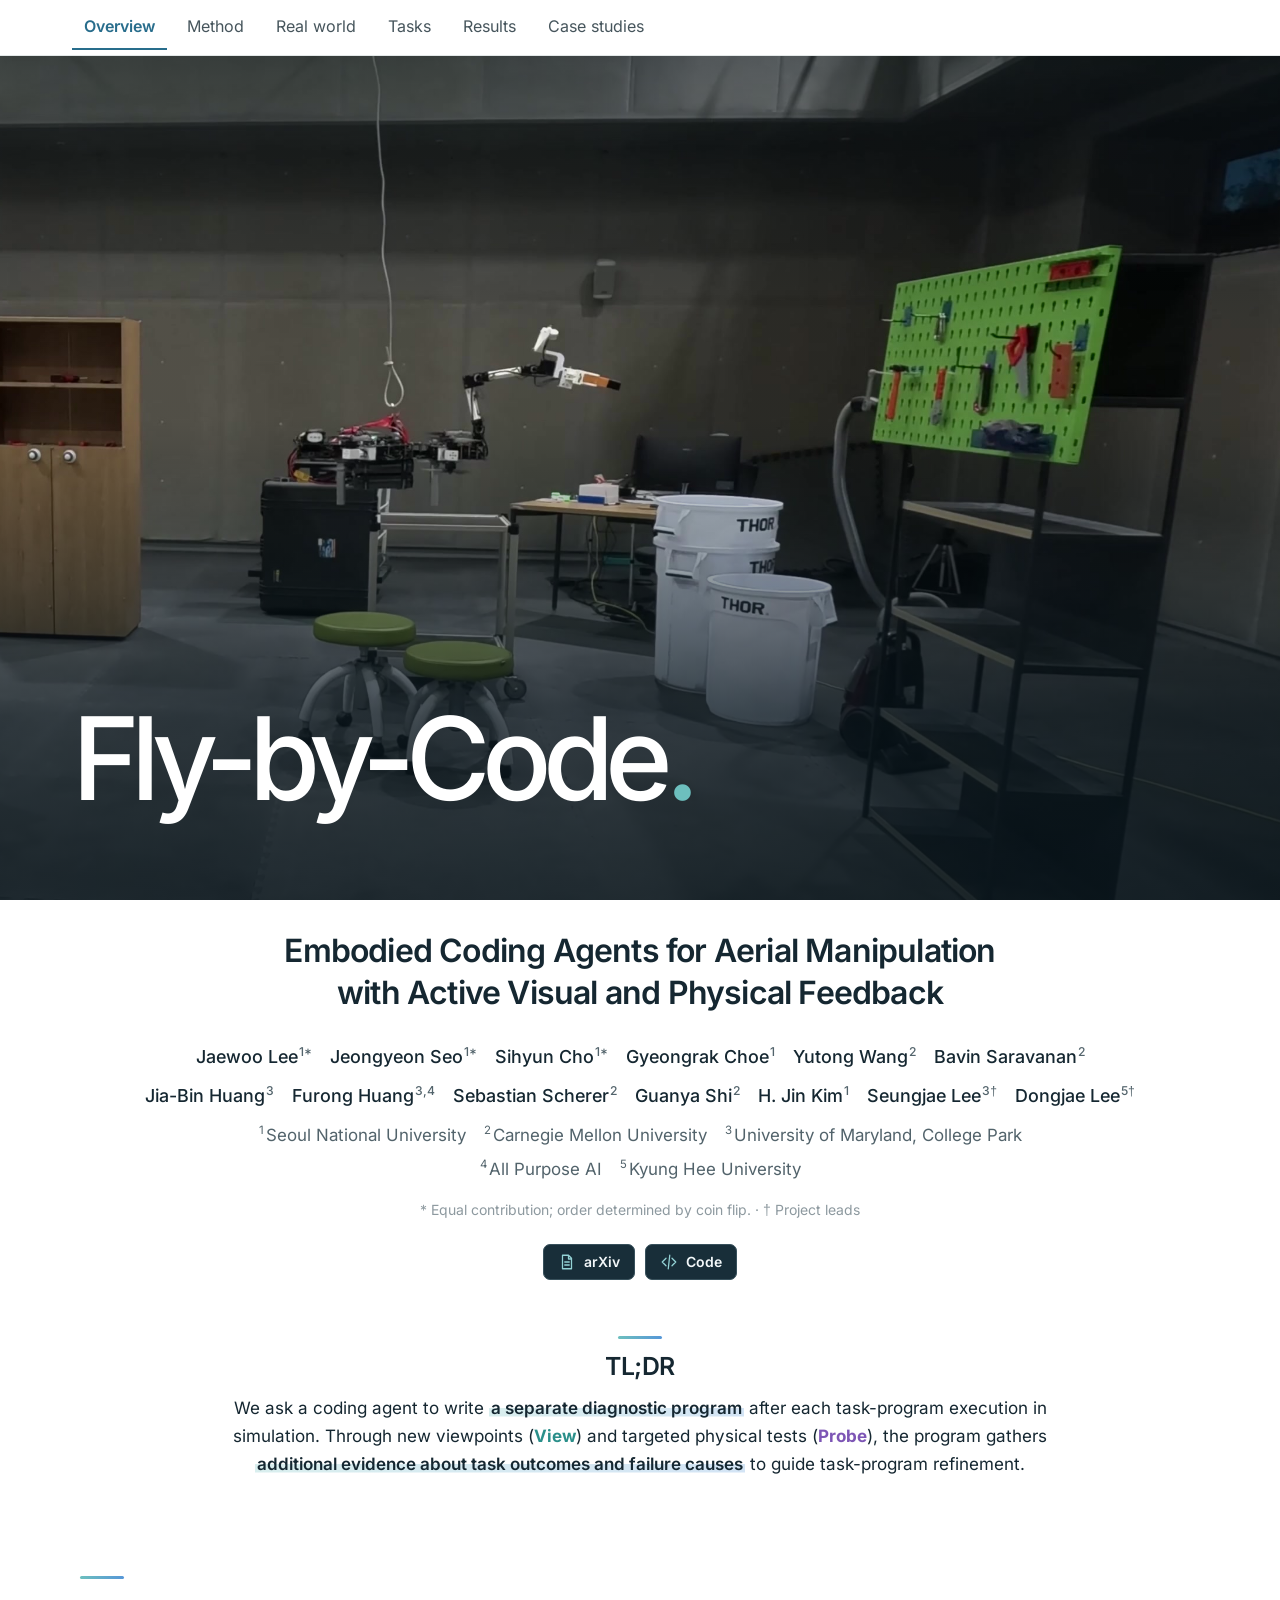
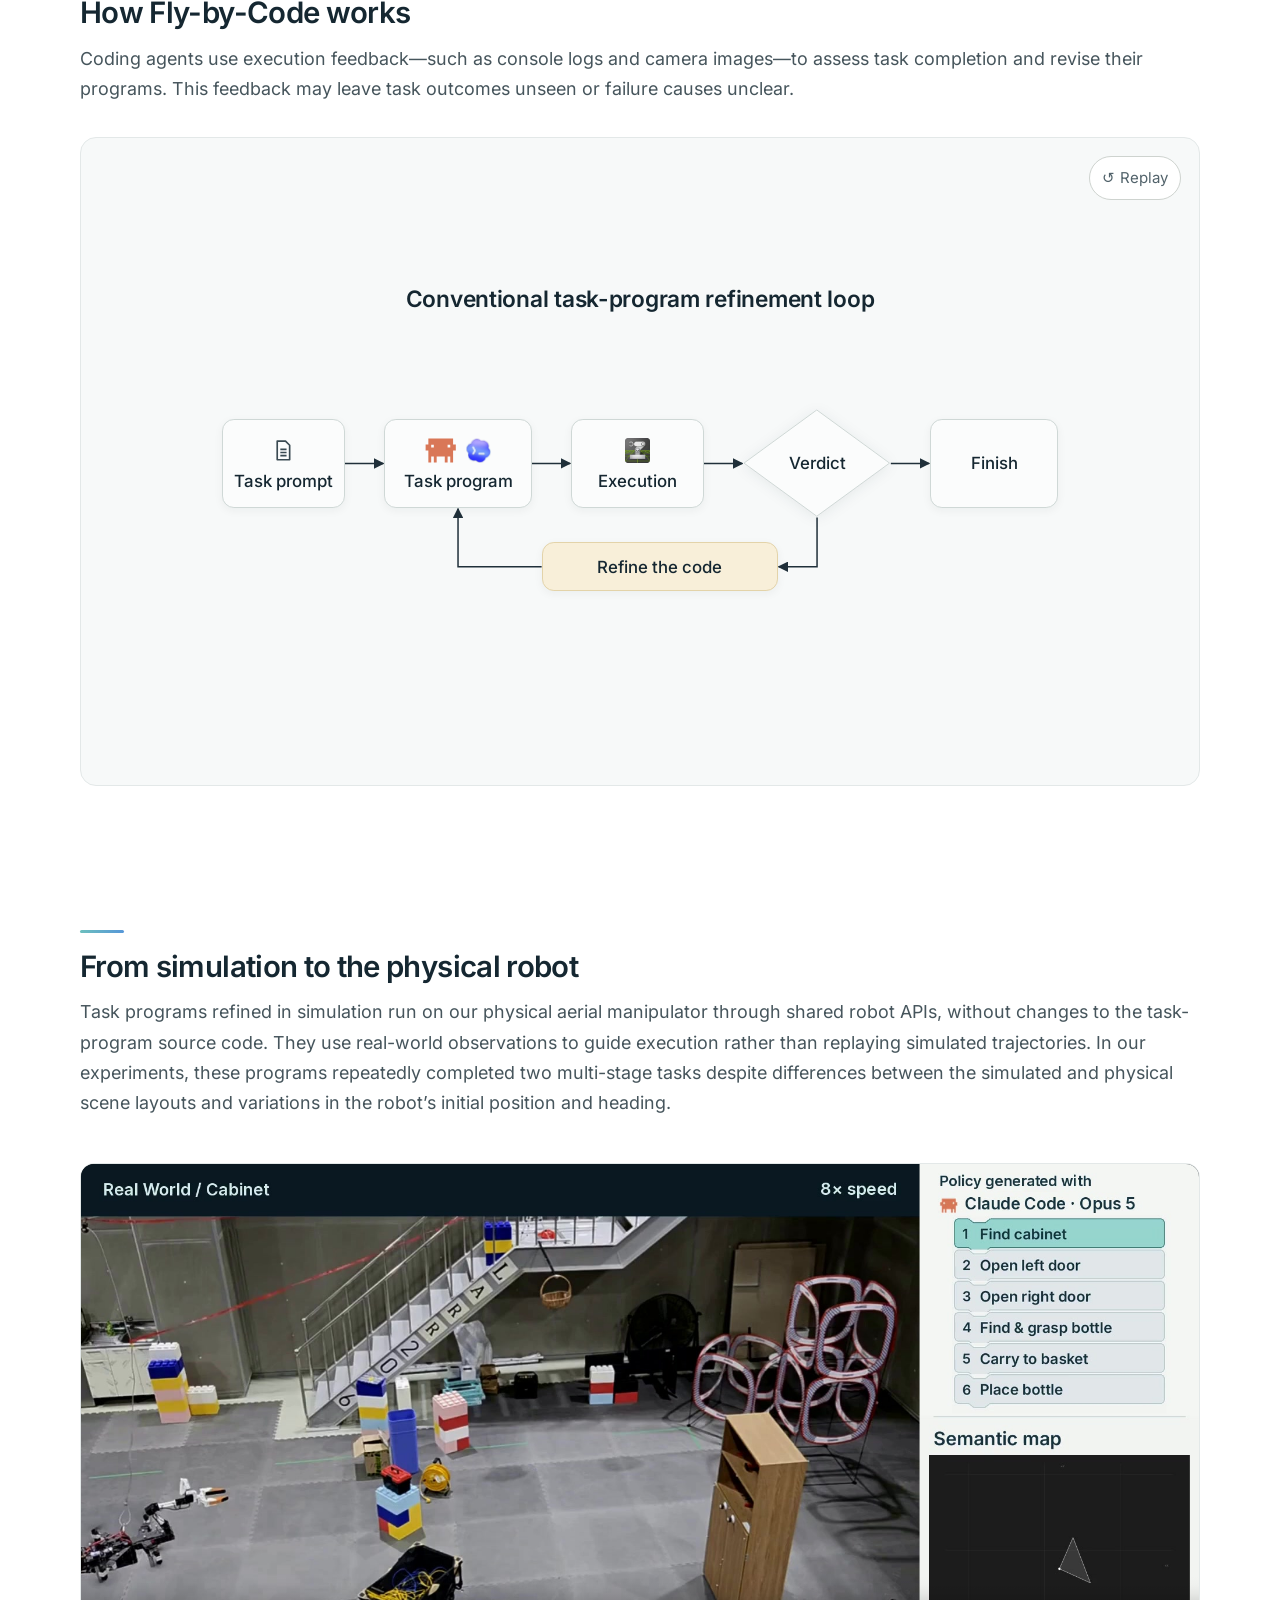
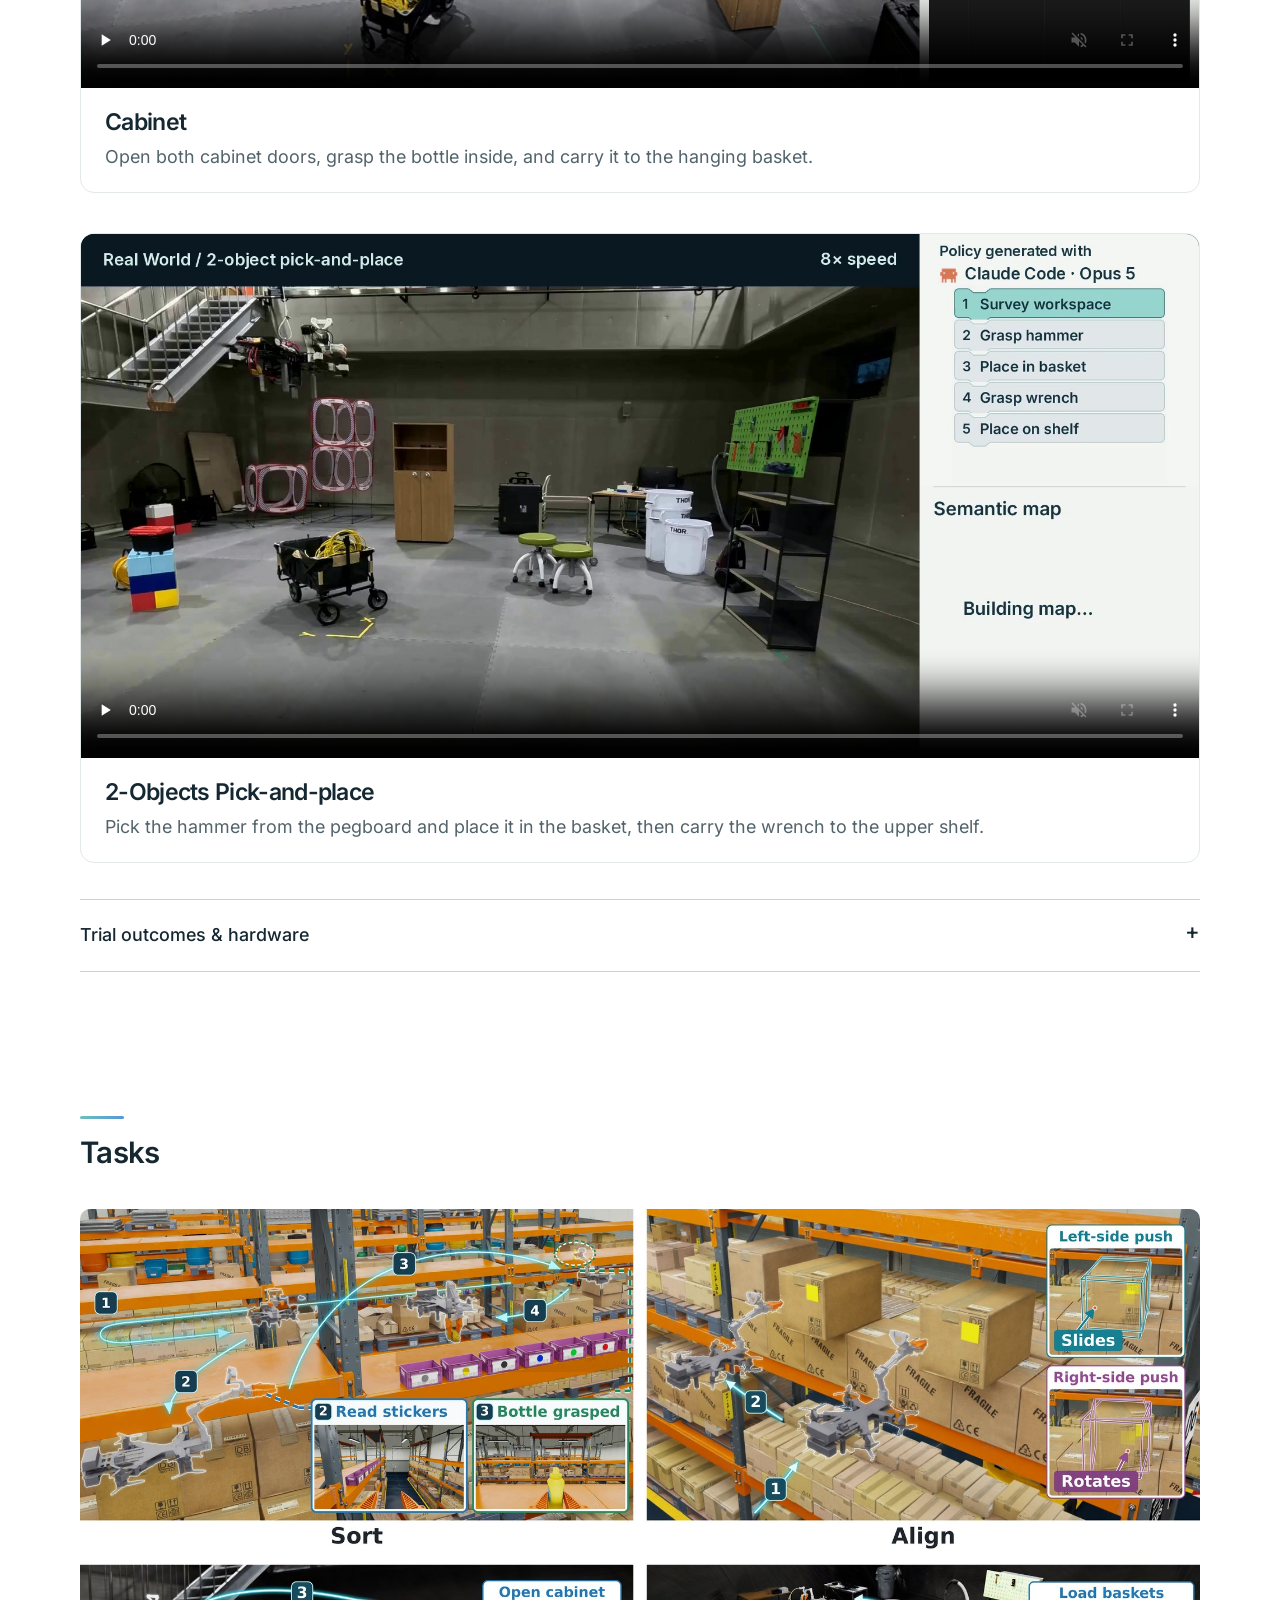
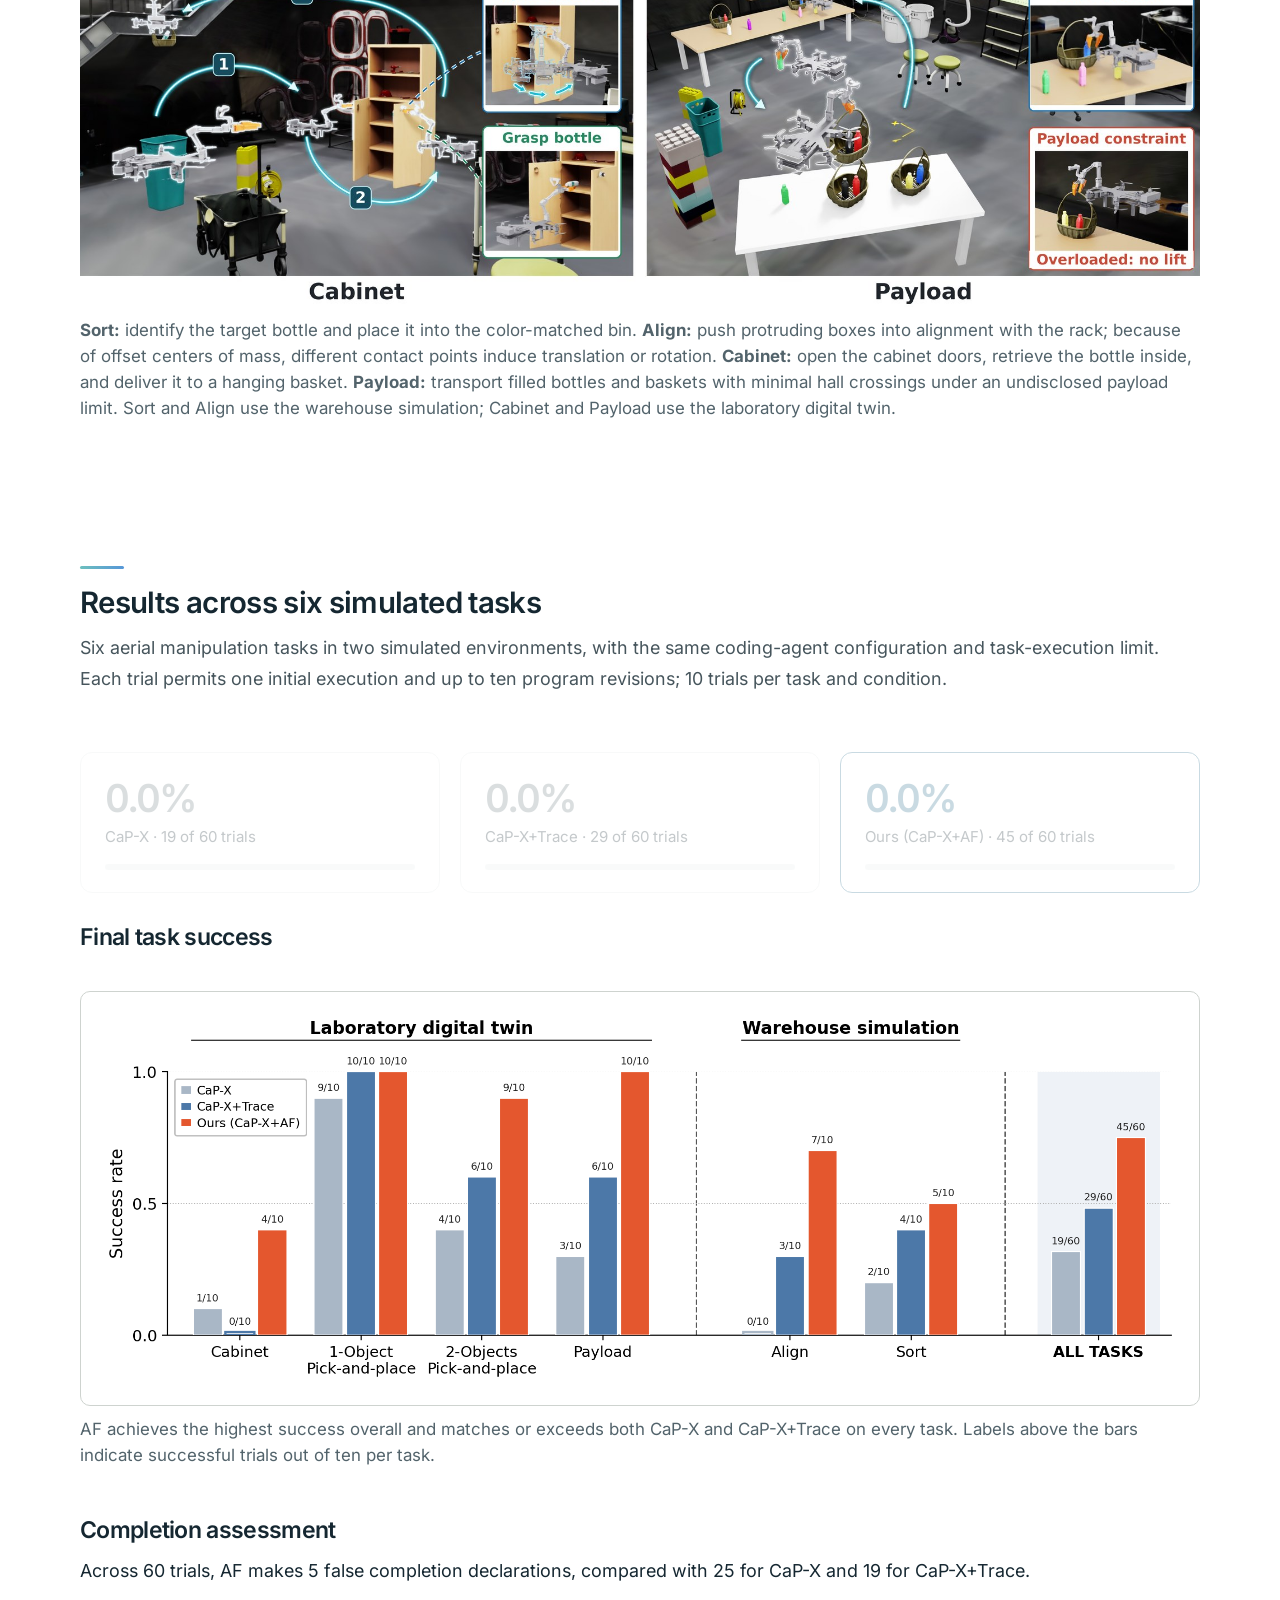
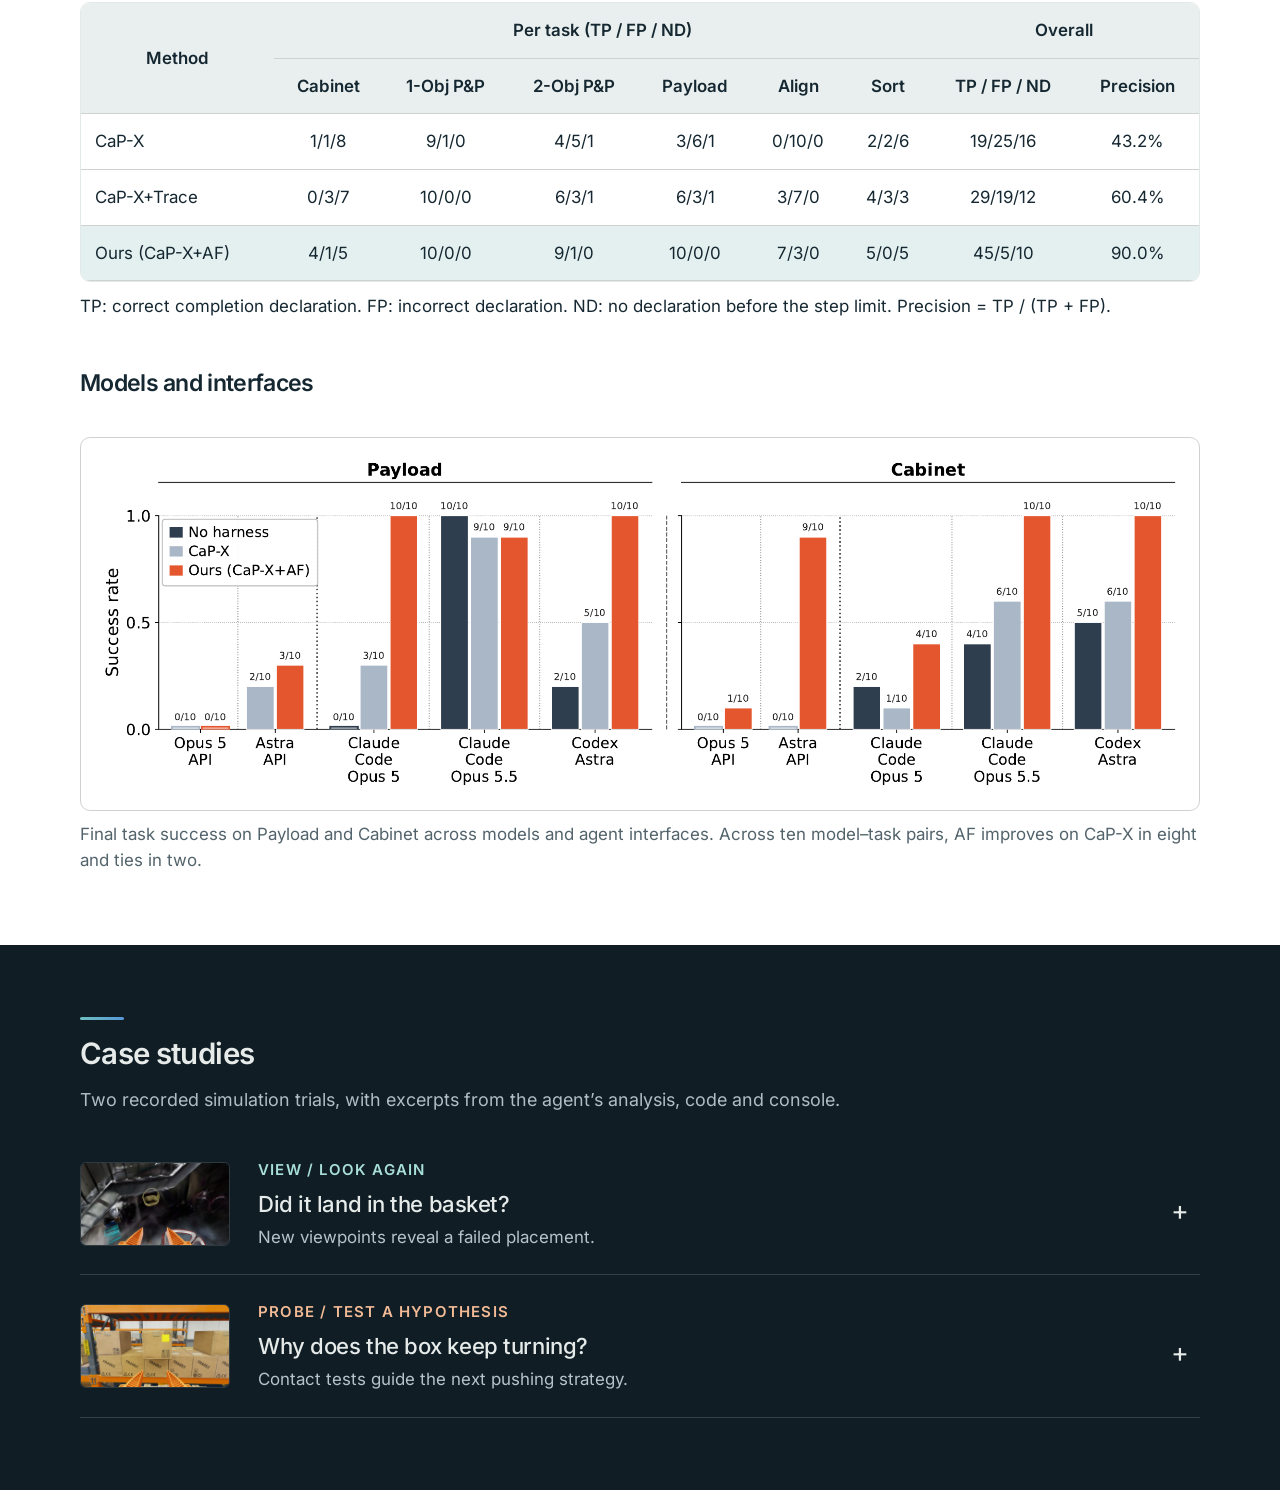
==== index.html @ 6679d7d1 "Improve semantic map readability in real-world videos" ====
<!doctype html>
<html lang="en">
<head>
  <meta charset="utf-8">
  <meta name="viewport" content="width=device-width, initial-scale=1">
  <meta name="description" content="From natural-language instructions to real-world aerial manipulation. Fly-by-Code uses executable diagnosis to help embodied coding agents inspect, test, and refine robot programs.">
  <meta name="theme-color" content="#101d25">
  <meta name="robots" content="noindex, nofollow">
  <link rel="canonical" href="https://fly-by-code.github.io/">
  <meta property="og:title" content="Fly-by-Code — From code to flight">
  <meta property="og:description" content="Embodied coding agents for aerial manipulation with active visual and physical feedback.">
  <meta property="og:type" content="website">
  <meta property="og:url" content="https://fly-by-code.github.io/">
  <meta property="og:image" content="https://fly-by-code.github.io/static/images/hero-sequence-v6.jpg">
  <title>Fly-by-Code — From code to flight</title>
  <link rel="icon" href="static/images/flight-mark.svg" type="image/svg+xml">
  <link rel="preload" href="static/fonts/inter-latin-0.woff2" as="font" type="font/woff2" crossorigin>
  <link rel="stylesheet" href="static/css/fonts.css?v=3">
  <link rel="stylesheet" href="static/css/flight.css">
  <link rel="stylesheet" href="static/css/home.css?v=20261006-footer-credit">
  <link rel="stylesheet" href="static/css/aspire.css?v=20261008-vcap3-compact-video">
  <link rel="stylesheet" href="static/css/responsive.css?v=20261008-feedback6">
  <script src="static/js/flight.js?v=20261008-feedback6" type="module"></script>
  <noscript><style>[role="tabpanel"][hidden]{display:block!important}[role="tablist"],#hero-toggle{display:none}</style></noscript>
</head>
<body class="ax-page">
  <a class="skip-link" href="#method">Skip to method</a>
  <nav class="ax-rail" aria-label="Sections">
    <a href="#top">Overview</a>
    <a href="#method">Method</a>
    <a href="#real-world">Real world</a>
    <a href="#tasks">Tasks</a>
    <a href="#results">Results</a>
    <a href="#case-studies">Case studies</a>
  </nav>
  <main>
    <section class="hero-film" id="top" aria-label="Fly-by-Code introduction">
      <video class="hero-video" id="hero-video" muted loop playsinline preload="metadata" poster="static/images/hero-sequence-v6.jpg" aria-label="Real robot: grasp the hammer and place it in the basket, open the left and right cabinet doors, then grasp and deliver the bottle to the basket. Edited excerpts at five times speed.">
        <source src="static/videos/hero-sequence-v6-1080p.mp4" type="video/mp4" media="(max-width: 1023px)">
        <source src="static/videos/hero-sequence-v6-1440p.mp4" type="video/mp4">
      </video>
      <div class="hero-shade" aria-hidden="true"></div>
      <div class="hero-copy"><h1>Fly-by-Code<span class="title-period">.</span></h1></div>
      <div class="hero-bottom"><span></span><div class="film-controls"><button class="icon-button" id="hero-toggle" type="button" aria-label="Play background video"><svg viewBox="0 0 20 20" aria-hidden="true"><path d="M6 3l11 7-11 7Z"/></svg></button></div></div>
    </section>
    <section class="ax-authors" aria-label="Authors and affiliations">
      <div class="publication-layout">
      <div class="publication-info">
      <h2 class="publication-title">Embodied Coding Agents for Aerial Manipulation with Active Visual and Physical Feedback</h2>
      <p class="ax-author-list"><span><a class="ax-author-link" href="https://jwleesnu.github.io/" target="_blank" rel="noopener">Jaewoo Lee</a><sup>1*</sup></span><span><a class="ax-author-link" href="https://jeong-yeon-seo.github.io/" target="_blank" rel="noopener">Jeongyeon Seo</a><sup>1*</sup></span><span><a class="ax-author-link" href="https://cstrinng.github.io/" target="_blank" rel="noopener">Sihyun Cho</a><sup>1*</sup></span><span><a class="ax-author-link" href="https://gyeong-rak.github.io/" target="_blank" rel="noopener">Gyeongrak Choe</a><sup>1</sup></span><span><a class="ax-author-link" href="https://ywang760.github.io/" target="_blank" rel="noopener">Yutong Wang</a><sup>2</sup></span><span>Bavin Saravanan<sup>2</sup></span><span class="ax-break" aria-hidden="true"></span><span><a class="ax-author-link" href="https://jbhuang0604.github.io/" target="_blank" rel="noopener">Jia-Bin Huang</a><sup>3</sup></span><span><a class="ax-author-link" href="https://furong-huang.com/" target="_blank" rel="noopener">Furong Huang</a><sup>3,4</sup></span><span><a class="ax-author-link" href="https://theairlab.org/" target="_blank" rel="noopener">Sebastian Scherer</a><sup>2</sup></span><span><a class="ax-author-link" href="https://www.gshi.me/" target="_blank" rel="noopener">Guanya Shi</a><sup>2</sup></span><span><a class="ax-author-link" href="https://scholar.google.co.kr/citations?user=TLQUwIMAAAAJ&amp;hl=ko&amp;oi=ao" target="_blank" rel="noopener">H. Jin Kim</a><sup>1</sup></span><span><a class="ax-author-link" href="https://sjlee.cc/" target="_blank" rel="noopener">Seungjae Lee</a><sup>3&dagger;</sup></span><span><a class="ax-author-link" href="https://dongjaelee95.github.io/" target="_blank" rel="noopener">Dongjae Lee</a><sup>5&dagger;</sup></span></p>
      <p class="ax-affil"><span><sup>1</sup>Seoul National University</span><span><sup>2</sup>Carnegie Mellon University</span><span><sup>3</sup>University of Maryland, College Park</span><span class="ax-break" aria-hidden="true"></span><span><sup>4</sup>All Purpose AI</span><span><sup>5</sup>Kyung Hee University</span></p>
        <p class="ax-author-note">* Equal contribution; order determined by coin flip. &middot; &dagger; Project leads</p>
      </div>
        <div class="publication-links" role="group" aria-label="Upcoming releases">
          <span class="publication-control">
            <button class="publication-link" type="button" aria-disabled="true" aria-describedby="arxiv-release-hint">
              <svg viewBox="0 0 24 24" fill="none" stroke="currentColor" stroke-width="1.7" stroke-linecap="round" stroke-linejoin="round" aria-hidden="true"><path d="M14 3H6v18h12V7zM14 3v5h4M9 12h6M9 16h6"/></svg>
              <b>arXiv</b>
            </button>
            <span class="publication-hint" id="arxiv-release-hint" role="tooltip" hidden>coming soon</span>
          </span>
          <span class="publication-control">
            <button class="publication-link" type="button" aria-disabled="true" aria-describedby="code-release-hint">
              <svg viewBox="0 0 24 24" fill="none" stroke="currentColor" stroke-width="1.7" stroke-linecap="round" stroke-linejoin="round" aria-hidden="true"><path d="m8 7-5 5 5 5m8-10 5 5-5 5m-3-14-2 18"/></svg>
              <b>Code</b>
            </button>
            <span class="publication-hint" id="code-release-hint" role="tooltip" hidden>coming soon</span>
          </span>
        </div>
      </div>
      <div class="ax-tldr" id="abstract">
        <h2><span>TL;DR</span></h2>
        <p>We ask a coding agent to write <strong class="ax-mark">a separate diagnostic program</strong> after each task-program execution in simulation. Through new viewpoints (<b class="ax-v">View</b>) and targeted physical tests (<b class="ax-p">Probe</b>), the program gathers <strong class="ax-mark">additional evidence about task outcomes and failure causes</strong> to guide task-program refinement.</p>
      </div>
    </section>

    <section class="ax-section" id="method" aria-labelledby="method-title"><div class="ax-wrap">
      <h2 id="method-title">How Fly-by-Code works</h2>
      <p class="ax-lead ov-intro">Coding agents use execution feedback&mdash;such as console logs and camera images&mdash;to assess task completion and revise their programs. This feedback may leave task outcomes unseen or failure causes unclear.</p>

      <div class="ov-figure ov-ours" id="ov-ours">
        <div class="ov-caprow"><p class="ov-cap"><span class="k0">Conventional task-program refinement loop</span><span class="k1"><b>Fly-by-Code (ours)</b> adds <span class="ov-cap-af">Active Feedback</span> to the loop</span></p><button type="button" class="ov-replay" aria-label="Replay the animation"><span aria-hidden="true">&#8634;</span> Replay</button></div>
        <div class="ov-explore">
          <p class="ov-clickhint" id="ov-clickhint"><svg viewBox="0 0 24 24" fill="none" stroke="currentColor" stroke-width="1.8" stroke-linecap="round" stroke-linejoin="round" aria-hidden="true"><path d="m5 3 4 16 3-6 6-3L5 3zm8 11 5 5"/></svg>Click Active Feedback, View, or Probe to learn more.</p>
        </div>
        <p class="ov-swipe" aria-hidden="true">Swipe to see the whole loop &rarr;</p>
        <div class="ov-scroll" tabindex="0" role="region" aria-label="Method diagram; scroll horizontally on small screens"><div class="ov-canvas" id="ov-canvas" style="aspect-ratio:1100/515"><svg class="ov-lines" viewBox="0 0 1100 515" aria-hidden="true"><defs><marker id="ov-head" viewBox="0 0 10 10" refX="9" refY="5" markerWidth="7" markerHeight="7" orient="auto-start-reverse"><path d="M0 0L10 5L0 10Z"/></marker></defs><g id="ov-paths"><path id="ov-p-tp" marker-end="url(#ov-head)"/><path id="ov-p-pe" marker-end="url(#ov-head)"/><path id="ov-p-ev" marker-end="url(#ov-head)"/><path id="ov-p-af" marker-end="url(#ov-head)"/><path id="ov-p-vf" marker-end="url(#ov-head)"/><path id="ov-p-vr" marker-end="url(#ov-head)"/><path id="ov-p-rp" marker-end="url(#ov-head)"/></g><g id="ov-connect"><rect class="ov-afpanel" x="-8" y="-8" width="1116" height="278" rx="16"/><path class="ov-beam" d="M440 270L830 270L740 330L530 330Z"/></g></svg><div class="ov-node ov-box" data-k="task" style="left:0.000%;top:64.078%;width:11.364%;height:17.476%"><span class="ov-ic"><svg class="ov-i ov-doc" viewBox="0 0 24 24" aria-hidden="true"><path d="M6 3h8l4 4v14H6z"/><path d="M9 11h6M9 14h6M9 17h6"/></svg></span><span>Task prompt</span></div><div class="ov-node ov-box" data-k="policy" style="left:15.000%;top:64.078%;width:13.636%;height:17.476%"><span class="ov-ic"><img class="ov-i" src="static/images/claude-code-clawd.svg" alt="Claude Code" width="47" height="38"><img class="ov-i" src="static/images/overview/film_codex.png" alt="Codex" width="102" height="102"></span><span>Task program</span></div><div class="ov-node ov-box" data-k="exec" style="left:32.273%;top:64.078%;width:12.273%;height:17.476%"><span class="ov-ic"><img class="ov-i ov-i-sq" src="static/images/overview/film_isaac.png" alt="Isaac Sim" width="122" height="122"></span><span>Execution</span></div><button class="ov-node ov-box ov-af ov-hot" data-k="af" style="left:48.182%;top:64.078%;width:19.091%;height:17.476%" type="button" data-ov="af" aria-controls="ov-detail" aria-expanded="false"><span class="ov-ic"><img class="ov-i" src="static/images/claude-code-clawd.svg" alt="Claude Code" width="47" height="38"><img class="ov-i" src="static/images/overview/film_codex.png" alt="Codex" width="102" height="102"></span><span>Active Feedback</span></button><div class="ov-node ov-verdict" data-k="verdict" style="left:70.909%;top:62.136%;width:13.636%;height:21.359%"><svg class="ov-dia" viewBox="0 0 150 110" preserveAspectRatio="none" aria-hidden="true"><polygon points="75,1 149,55 75,109 1,55"/></svg><span>Verdict</span></div><div class="ov-node ov-box ov-finish" data-k="finish" style="left:88.182%;top:64.078%;width:11.818%;height:17.476%"><span>Finish</span></div><div class="ov-node ov-box ov-refine" data-k="refine" style="left:46.818%;top:88.350%;width:21.818%;height:9.709%"><span>Refine the code</span></div><button class="ov-node ov-diag ov-hot" data-k="diag" style="left:0.000%;top:0.000%;width:18.182%;height:50.874%" type="button" data-ov="af" aria-controls="ov-detail" aria-expanded="false" aria-label="Diagnostic program: show details"><svg class="ov-diag-arrows" viewBox="0 0 200 262" aria-hidden="true"><defs><marker id="ov-dh" viewBox="0 0 10 10" refX="9" refY="5" markerWidth="6" markerHeight="6" orient="auto"><path d="M0 0L10 5L0 10Z"/></marker></defs><path d="M214 44H62V80" marker-end="url(#ov-dh)"/><path d="M62 192V222H213" marker-end="url(#ov-dh)"/></svg><span class="ov-diag-t">Diagnostic program</span><img class="ov-drone" src="static/images/overview/drone.webp" alt=""><span class="ov-diag-b">New evidence</span></button><button class="ov-node ov-card ov-view ov-hot" data-k="view" style="left:19.545%;top:0.000%;width:39.545%;height:50.874%" type="button" data-ov="view" aria-controls="ov-detail" aria-expanded="false" aria-label="VIEW: Flies to new viewpoints to inspect outcomes. Show details."><span class="ov-card-head"><img src="static/images/overview/i_eye.png" alt=""><b>VIEW</b><span>Flies to new viewpoints to inspect outcomes.</span></span><span class="ov-pair"><img src="static/images/overview/view_before.jpg" alt=""><i aria-hidden="true">&rarr;</i><img src="static/images/overview/view_after.jpg" alt=""></span><span class="ov-labels"><span>Not visible</span><b>Verified</b></span><span class="ov-foot">Acquire visual evidence</span></button><button class="ov-node ov-card ov-probe ov-hot" data-k="probe" style="left:60.455%;top:0.000%;width:39.545%;height:50.874%" type="button" data-ov="probe" aria-controls="ov-detail" aria-expanded="false" aria-label="PROBE: Runs physical tests to investigate failure causes. Show details."><span class="ov-card-head"><img src="static/images/overview/i_hand.png" alt=""><b>PROBE</b><span>Runs physical tests to investigate failure causes.</span></span><span class="ov-pair"><img src="static/images/overview/probe_before.jpg" alt=""><i aria-hidden="true">&rarr;</i><img src="static/images/overview/probe_after.jpg" alt=""></span><span class="ov-labels"><span>Straight pull: no opening</span><b>Arc test: door opens</b></span><span class="ov-foot">Acquire physical evidence</span></button></div></div>
                <div class="ov-detail" id="ov-detail" role="region" aria-live="polite" hidden>
          <button type="button" class="ov-close" aria-label="Close details">&times;</button>
          <article data-ov="view" hidden>
            <div><p class="ov-kicker v">View &middot; visual evidence</p><h3>Look again from a new viewpoint</h3>
              <p>When the evidence gathered during task execution leaves part of the outcome unseen, the agent writes a diagnostic program that flies the robot to new viewpoints and returns the images with its notes. What it sees helps the agent decide whether the task is done and how to revise the program.</p>
              <p class="ov-link"><a href="#view-case">Another View case (2-Objects Pick-and-place): Did it land in the basket? &darr;</a></p></div>
            <figure class="ax-media"><video muted loop playsinline controls preload="none" width="1280" height="720" poster="static/images/poster_method_view_attempt_20261008.jpg" aria-label="View: the robot inspects the cabinet from new viewpoints"><source src="static/videos/method_view_attempt_20261008.mp4" type="video/mp4"></video><figcaption class="ov-vcap">After an incomplete first attempt, the program inspects the cabinet from new viewpoints to find what is missing.</figcaption></figure>
          </article>
          <article data-ov="probe" hidden>
            <div><p class="ov-kicker p">Probe &middot; physical evidence</p><h3>Test the interaction</h3>
              <p>When execution feedback leaves a failure cause unclear, the agent writes a diagnostic program to test possible explanations through targeted physical interactions in simulation. Starting from the state left by the task program, it can test how an object responds to contact, how a door moves, or whether a load can be lifted. These tests provide evidence to help the agent diagnose the failure and revise the task program.</p>
              <p class="ov-link"><a href="#probe-details">Another Probe case (Align): Why does the box keep turning? &darr;</a></p></div>
            <figure class="ax-media"><video muted loop playsinline controls preload="none" width="1280" height="720" poster="static/images/poster_method_probe_attempt_20261008.jpg" aria-label="Cabinet door: grasp, hinge-aware arc opening, release and retreat at five times speed"><source src="static/videos/method_probe_attempt_20261008.mp4" type="video/mp4"></video><figcaption class="ov-vcap">Probe tests interactions with the environment, such as hinge-aware opening of the cabinet door.</figcaption></figure>
          </article>
          <article data-ov="af" hidden>
            <div><p class="ov-kicker">Active Feedback</p><h3>A diagnostic program before every decision</h3>
              <p>Active Feedback is a diagnostic stage between task execution and the decision to finish or revise the task program in a simulation-based refinement loop. The agent uses the same robot APIs to write a separate diagnostic program targeting questions left unresolved by execution feedback alone. The returned evidence supports completion assessment and failure diagnosis, guiding subsequent program revisions.</p>
              <p class="ov-why">Separating diagnosis from task progress lets the agent choose observations and physical tests for their information value rather than their immediate contribution to task completion.</p></div>
            <figure class="ax-media"><p class="ov-task"><b>Task</b> &ldquo;Take the water bottle from the cabinet across the hall and put it in the basket hanging on the stairs.&rdquo;</p><video muted playsinline controls preload="none" width="1920" height="1080" poster="static/images/poster_method_loop.jpg" aria-label="One simulated Cabinet trial: attempt 1, View, attempt 2, Probe, and a later revised program completes the task"><source src="static/videos/method_loop.mp4" type="video/mp4"></video><figcaption class="ov-vcap">Each attempt runs the full task program from the start: attempt 1 &rarr; View &rarr; attempt 2 &rarr; Probe &rarr; the code is refined, and the final attempt (4 of 4) completes the task.</figcaption></figure>
          </article>
        </div>
      </div>

    </div></section>

    <section class="ax-section" id="real-world" aria-labelledby="real-world-title"><div class="ax-wrap">
      <h2 id="real-world-title">From simulation to the physical robot</h2>
      <p class="ax-lead">Task programs refined in simulation run on our physical aerial manipulator through shared robot APIs, without changes to the task-program source code. They use real-world observations to guide execution rather than replaying simulated trajectories. In our experiments, these programs repeatedly completed two multi-stage tasks despite differences between the simulated and physical scene layouts and variations in the robot&rsquo;s initial position and heading.</p>
      <div class="ax-stack">
        <article class="ax-card" id="cabinet-demo"><figure class="ax-media"><video controls muted playsinline preload="none" poster="static/images/poster_real_cabinet_readable_map_20261008.jpg" aria-label="Real-world Cabinet execution, eight times speed, with the recorded ego camera, semantic map and task-program panels" width="1920" height="900"><source src="static/videos/real_cabinet_readable_map_20261008.mp4" type="video/mp4"></video></figure><div class="ax-card-body"><h3>Cabinet</h3><p>Open both cabinet doors, grasp the bottle inside, and carry it to the hanging basket.</p></div></article>
        <article class="ax-card" id="tools-demo"><figure class="ax-media"><video controls muted playsinline preload="none" poster="static/images/poster_real_2objects_readable_map_20261008.jpg" aria-label="Real-world 2-Objects Pick-and-place execution, eight times speed, with the recorded ego camera, semantic map and task-program panels" width="1920" height="900"><source src="static/videos/real_2objects_readable_map_20261008.mp4" type="video/mp4"></video></figure><div class="ax-card-body"><h3>2-Objects Pick-and-place</h3><p>Pick the hammer from the pegboard and place it in the basket, then carry the wrench to the upper shelf.</p></div></article>
      </div>
      <details class="ax-more" id="physical-outcomes"><summary>Trial outcomes &amp; hardware</summary><div class="ax-more-body"><p>A custom omnidirectional coaxial quad-tiltrotor carries a four-degree-of-freedom arm, a UMI gripper and a wrist RGB-D camera. The videos show successful runs. In the table below, denominators include all evaluated trials per task, even those not reaching the subtask.</p>
        <div class="table-wrap" tabindex="0" role="region" aria-label="Physical task outcomes"><table class="res">
          <thead><tr><th>Task</th><th class="l">Outcome</th><th>Successful trials</th></tr></thead>
          <tbody>
            <tr><td rowspan="5">2-Objects Pick-and-place</td><td class="l">Grasp hammer</td><td>5/5</td></tr>
            <tr><td class="l">Place hammer in basket</td><td>4/5</td></tr>
            <tr><td class="l">Grasp wrench</td><td>5/5</td></tr>
            <tr><td class="l">Place wrench on shelf</td><td>5/5</td></tr>
            <tr class="ours"><td class="l">Full task</td><td>4/5</td></tr>
            <tr><td rowspan="5">Cabinet</td><td class="l">Open left door</td><td>5/5</td></tr>
            <tr><td class="l">Open right door</td><td>4/5</td></tr>
            <tr><td class="l">Grasp bottle</td><td>4/5</td></tr>
            <tr><td class="l">Place bottle in basket</td><td>3/5</td></tr>
            <tr class="ours"><td class="l">Full task</td><td>3/5</td></tr>
          </tbody>
        </table></div></div></details>
    </div></section>

    <section class="ax-section" id="tasks" aria-labelledby="tasks-title"><div class="ax-wrap">
      <h2 id="tasks-title">Tasks</h2>
      <figure class="ax-figure"><img src="static/images/tasks.jpg" alt="Sort, Align, Cabinet and Payload in the warehouse and laboratory digital twin, with overlaid robot poses and paths." width="2000" height="1246" loading="lazy"><figcaption><b>Sort:</b> identify the target bottle and place it into the color-matched bin. <b>Align:</b> push protruding boxes into alignment with the rack; because of offset centers of mass, different contact points induce translation or rotation. <b>Cabinet:</b> open the cabinet doors, retrieve the bottle inside, and deliver it to a hanging basket. <b>Payload:</b> transport filled bottles and baskets with minimal hall crossings under an undisclosed payload limit. Sort and Align use the warehouse simulation; Cabinet and Payload use the laboratory digital twin.</figcaption></figure>
    </div></section>

    <section class="ax-section" id="results" aria-labelledby="results-title"><div class="ax-wrap">
      <h2 id="results-title">Results across six simulated tasks</h2>
      <p class="ax-lead" id="evaluation">Six aerial manipulation tasks in two simulated environments, with the same coding-agent configuration and task-execution limit. Each trial permits one initial execution and up to ten program revisions; 10 trials per task and condition.</p>
      <div class="ax-stats" id="success-stats">
        <div data-value="31.7"><span class="ax-num">31.7%</span><span>CaP-X · 19 of 60 trials</span><i class="ax-bar" aria-hidden="true"><i></i></i></div>
        <div data-value="48.3"><span class="ax-num">48.3%</span><span>CaP-X+Trace · 29 of 60 trials</span><i class="ax-bar" aria-hidden="true"><i></i></i></div>
        <div class="ax-ours" data-value="75.0"><span class="ax-num">75.0%</span><span>Ours (CaP-X+AF) · 45 of 60 trials</span><i class="ax-bar" aria-hidden="true"><i></i></i></div>
      </div>
      <h3 class="ax-sub" id="task-success">Final task success</h3>
      <figure class="ax-figure ax-white"><div class="chart-scroll" tabindex="0" role="region" aria-label="Task success chart"><img class="fig" src="static/images/results_success.png?v=20261008" width="2089" height="727" loading="lazy"
           alt="Bar chart of final task success on six tasks. Ours matches or exceeds both baselines on every task: Cabinet 4/10, 1-Object 10/10, 2-Objects 9/10, Payload 10/10, Box alignment (Align) 7/10, Object sorting (Sort) 5/10; 45/60 overall versus 19/60 for CaP-X and 29/60 for CaP-X+Trace."></div><figcaption>AF achieves the highest success overall and matches or exceeds both CaP-X and CaP-X+Trace on every task. Labels above the bars indicate successful trials out of ten per task.</figcaption></figure>
      <h3 class="ax-sub" id="completion">Completion assessment</h3>
      <p>Across 60 trials, AF makes 5 false completion declarations, compared with 25 for CaP-X and 19 for CaP-X+Trace.</p>
      <div class="table-wrap" tabindex="0" role="region" aria-label="Completion judgments per task"><table class="res">
          <thead>
            <tr><th rowspan="2">Method</th><th colspan="6">Per task (TP / FP / ND)</th><th colspan="2" class="sep">Overall</th></tr>
            <tr><th>Cabinet</th><th>1-Obj P&amp;P</th><th>2-Obj P&amp;P</th><th>Payload</th><th>Align</th><th>Sort</th><th class="sep">TP / FP / ND</th><th>Precision</th></tr>
          </thead>
          <tbody>
            <tr><td>CaP-X</td><td>1/1/8</td><td>9/1/0</td><td>4/5/1</td><td>3/6/1</td><td>0/10/0</td><td>2/2/6</td><td class="sep">19/25/16</td><td>43.2%</td></tr>
            <tr><td>CaP-X+Trace</td><td>0/3/7</td><td>10/0/0</td><td>6/3/1</td><td>6/3/1</td><td>3/7/0</td><td>4/3/3</td><td class="sep">29/19/12</td><td>60.4%</td></tr>
            <tr class="ours"><td>Ours (CaP-X+AF)</td><td>4/1/<span class="nd">5</span></td><td>10/0/<span class="nd">0</span></td><td>9/1/<span class="nd">0</span></td><td>10/0/<span class="nd">0</span></td><td>7/3/<span class="nd">0</span></td><td>5/0/<span class="nd">5</span></td><td class="sep">45/5/<span class="nd">10</span></td><td>90.0%</td></tr>
          </tbody>
        </table></div>
      <p class="ax-note">TP: correct completion declaration. FP: incorrect declaration. ND: no declaration before the step limit. Precision = TP / (TP + FP).</p>
      <h3 class="ax-sub" id="generality">Models and interfaces</h3>
      <figure class="ax-figure ax-white"><div class="chart-scroll" tabindex="0" role="region" aria-label="Model and interface comparison chart"><img class="fig" src="static/images/results_models.png" width="2096" height="651"  loading="lazy"
           alt="Bar charts of final task success on Payload and Cabinet for five model and interface configurations under No harness, CaP-X and Ours (CaP-X+AF)."></div><figcaption>Final task success on Payload and Cabinet across models and agent interfaces. Across ten model&ndash;task pairs, AF improves on CaP-X in eight and ties in two.</figcaption></figure>
    </div></section>

    <section class="ax-section ax-dark" id="case-studies" aria-labelledby="case-title"><div class="ax-wrap">
      <h2 id="case-title">Case studies</h2>
      <p class="ax-lead">Two recorded simulation trials, with excerpts from the agent&rsquo;s analysis, code and console.</p>
      <div class="case-list ax-cases">
        <details class="case-disclosure" id="view-case">
          <summary><img src="static/images/case_view_3.jpg" width="1280" height="720" alt="" loading="lazy"><span class="case-summary"><span class="case-label view-color">View / Look again</span><strong>Did it land in the basket?</strong><span>New viewpoints reveal a failed placement.</span></span><span class="disclosure-plus" aria-hidden="true">+</span></summary>
          <div class="detail-body research-detail"><p class="record-note">Recorded simulation case. Code, console output, and agent quotations are excerpts; omissions are marked […]. Image notes are inspection questions written before capture.</p><div class="case" style="margin-top:1.25rem; background:#fff;">
        <span class="tag view">View</span>
        <h3 class="title is-5">2-Objects Pick-and-place: acquiring additional outcome observations</h3>

        <section class="cstep view">
          <div class="cstep-head"><span class="cstep-num">1</span><h4 class="cstep-title">The task program reports success</h4></div>
          <div class="cstep-body">
        <figure class="simclip">
          <div class="simclip-bar"><span class="simclip-phase exec">Turn 1 &mdash; task program</span><span class="simclip-meta">Simulation &middot; 8&times; speed</span></div>
          <video controls muted playsinline preload="none" width="640" height="368" poster="static/images/poster_k2_turn1.jpg">
            <source src="static/videos/k2_turn1.mp4" type="video/mp4">
          </video>
          <figcaption>The agent-generated task program reported both the hammer and wrench placements as successful, although neither tool actually remained at its destination.</figcaption>
        </figure>
        <figure class="codebox con"><figcaption><span>Console output</span></figcaption><pre class="code">hammer done: <span class="t-const">True</span>
[...]
wrench done: <span class="t-const">True</span></pre></figure>
          </div>
        </section>
        <section class="cstep view">
          <div class="cstep-head"><span class="cstep-num">2</span><h4 class="cstep-title">The agent names what the evidence does not show</h4></div>
          <div class="cstep-body">
        <p class="quote">&ldquo;The previous program reports both parts done, but neither is confirmed.&rdquo;</p>
        <p class="quote">Hammer. [&hellip;] &ldquo;That shows the hammer left the hand, not that it landed inside the basket.
          It could have dropped beside the basket or onto the stairs. I need a view looking down into the basket.&rdquo;</p>
        <p class="quote">Wrench. [&hellip;] &ldquo;I need to look at the upper shelf more closely from above, then at the lower
          shelf and the floor in front of the cabinet, and write down where the wrench actually is.&rdquo;</p>
          </div>
        </section>
        <section class="cstep view">
          <div class="cstep-head"><span class="cstep-num">3</span><h4 class="cstep-title">It writes a diagnostic program: move, observe, attach a question</h4></div>
          <div class="cstep-body">
        <figure class="codebox py"><figcaption><span>Agent-generated code</span><span class="lang">Python</span></figcaption><pre class="code"><span class="t-kw">def</span> <span class="t-fn">look</span>(target, offsets, note):
    target = np.<span class="t-fn">asarray</span>(target, float)
    <span class="t-kw">for</span> off <span class="t-kw">in</span> offsets:
        vp = target + np.<span class="t-fn">asarray</span>(off, float)
        <span class="t-kw">if</span> <span class="t-fn">go</span>(vp, target - vp):
            <span class="t-kw">return</span> <span class="t-fn">get_observation</span>(note=note)
    <span class="t-com"># [...]</span>

fl = np.<span class="t-fn">array</span>([<span class="t-num">3.55</span>, cc[<span class="t-num">1</span>], <span class="t-num">0.05</span>])
o = <span class="t-fn">look</span>(fl, [[<span class="t-num">-0.8</span>, <span class="t-num">0</span>, <span class="t-num">1.0</span>], [<span class="t-num">-1.0</span>, <span class="t-num">0.3</span>, <span class="t-num">1.1</span>]],
         <span class="t-str">"Floor in front of the cabinet's open face: did the wrench fall to the floor?"</span>)
<span class="t-fn">report</span>(o, [<span class="t-str">"wrench"</span>])</pre></figure>
          </div>
        </section>
        <section class="cstep view">
          <div class="cstep-head"><span class="cstep-num">4</span><h4 class="cstep-title">Returned diagnostic views, measurements, and the agent&rsquo;s image notes</h4></div>
          <div class="cstep-body">
        <figure class="simclip">
          <div class="simclip-bar"><span class="simclip-phase af">AF &mdash; diagnostic program</span><span class="simclip-meta">Simulation &middot; 8&times; speed</span></div>
          <video controls muted playsinline preload="none" width="640" height="368" poster="static/images/poster_k2_af1.jpg">
            <source src="static/videos/k2_af1.mp4" type="video/mp4">
          </video>
          <figcaption>The diagnostic flight: upper shelf, the floor in front of the cabinet, the basket from above, and the area around it.</figcaption>
        </figure>
        <div class="img-grid two">
          <figure><img src="static/images/case_view_1.jpg" width="1280" height="720" loading="lazy" alt="Upper shelf of the cabinet seen from above-front.">
            <figcaption><b>Upper shelf.</b> &ldquo;Upper open shelf of the cabinet from above-front: is the black-handled wrench from the pegboard on it?&rdquo;</figcaption></figure>
          <figure><img src="static/images/case_view_2.jpg" width="1280" height="720" loading="lazy" alt="Floor in front of the cabinet with the wrench lying on it.">
            <figcaption><b>Cabinet floor.</b> &ldquo;Floor in front of the cabinet&rsquo;s open face: did the wrench fall to the floor?&rdquo;</figcaption></figure>
          <figure><img src="static/images/case_view_3.jpg" width="1280" height="720" loading="lazy" alt="The basket on the stairs seen from above; it is empty.">
            <figcaption><b>Basket interior.</b> &ldquo;Basket on the stairs from above: is the hammer inside it?&rdquo;</figcaption></figure>
          <figure><img src="static/images/case_view_4.jpg" width="1280" height="720" loading="lazy" alt="The area below the basket and stairs.">
            <figcaption><b>Around the basket.</b> &ldquo;Area below/around the basket and stairs: did the hammer fall out instead?&rdquo;</figcaption></figure>
        </div>
        <figure class="codebox con"><figcaption><span>Console output &mdash; median world-frame coordinates from segmented depth</span></figcaption><pre class="code"><span class="t-tag">[wrench]</span> score 0.91 [...] med [ 3.567  0.953 -0.009] [...]
<span class="t-tag">[hammer]</span> score 0.92 [...] med [ 2.463  3.979 -0.009] [...]</pre></figure>
          </div>
        </section>
        <section class="cstep view">
          <div class="cstep-head"><span class="cstep-num">5</span><h4 class="cstep-title">Decision and the next program</h4></div>
          <div class="cstep-body">
        <figure class="simclip">
          <div class="simclip-bar"><span class="simclip-phase exec">Turn 2 &mdash; revised task program</span><span class="simclip-meta">Simulation &middot; 8&times; speed</span></div>
          <video controls muted playsinline preload="none" width="640" height="368" poster="static/images/poster_k2_turn2.jpg">
            <source src="static/videos/k2_turn2.mp4" type="video/mp4">
          </video>
          <figcaption>The next program, run again from the initial state after REGENERATE.</figcaption>
        </figure>
        <p><span class="decision regen">REGENERATE</span> &mdash; the next program adds a release-and-hold routine, revises the
          hammer release pose, and tries deeper wrench placements.</p>
        <figure class="codebox py"><figcaption><span>Agent-generated code</span><span class="lang">Python</span></figcaption><pre class="code"><span class="t-kw">def</span> <span class="t-fn">release_and_hold</span>():
    <span class="t-fn">open_gripper</span>()
    p = <span class="t-fn">pos</span>()
    <span class="t-fn">goto_pose</span>(p, settle=<span class="t-const">True</span>)   <span class="t-com"># hold still ~3 s so the object drops free</span>
    <span class="t-fn">get_observation</span>()
    <span class="t-fn">open_gripper</span>()</pre></figure>
        <p class="caption">The trial succeeded on the fourth task execution. The case shows AF producing evidence
          <i>against</i> a reported completion and directing the revision.</p>
          </div>
        </section>
      </div></div>
        </details>
        <details class="case-disclosure" id="probe-details">
          <summary><img src="static/images/align_probe_before.jpg" width="1280" height="720" alt="" loading="lazy"><span class="case-summary"><span class="case-label probe-color">Probe / Test a hypothesis</span><strong>Why does the box keep turning?</strong><span>Contact tests guide the next pushing strategy.</span></span><span class="disclosure-plus" aria-hidden="true">+</span></summary>
          <div class="detail-body research-detail"><p class="record-note">Recorded simulation case. These are sequential diagnostic observations, not a controlled contact-location ablation. Code and console excerpts retain their original values.</p><div class="case" style="background:#fff;">
        <span class="tag probe">Probe</span>
        <h3 class="title is-5">Align: testing alternative contact points</h3>
        <p>After repeated pushes kept rotating a carton, the agent used AF to test alternative contact locations and sideways slides.</p>
        <section class="cstep probe">
          <div class="cstep-head"><span class="cstep-num">1</span><h4 class="cstep-title">Agent&rsquo;s recorded AF analysis: which push reduces rotation?</h4></div>
          <div class="cstep-body">
          <p class="quote">&ldquo;My working guess is sideways friction drag.&rdquo; [&hellip;]</p>
          <p class="quote">&ldquo;I need controlled experiments to learn how much each action twists the carton: centre push, high-edge push, low-edge push, and a push followed by a small sideways slide while still in contact.&rdquo;</p>
          </div>
        </section>
        <section class="cstep probe">
          <div class="cstep-head"><span class="cstep-num">2</span><h4 class="cstep-title">Generated diagnostic code: compare contact actions</h4></div>
          <div class="cstep-body">
          <p>The program tested these actions sequentially, returning to the same viewpoint after each probe to measure the response from RGB-D observations. In the code and console below, &ldquo;hi-edge&rdquo; and &ldquo;lo-edge&rdquo; are the carton&rsquo;s left and right edges in the head-on camera view, and &ldquo;drag +y&rdquo; / &ldquo;drag -y&rdquo; are small slides to the left / right.</p>
          <figure class="codebox py"><figcaption><span>Agent-generated code</span><span class="lang">Python</span></figcaption><pre class="code"><span class="t-fn">open_gripper</span>()
<span class="t-com"># [...]</span>
exps = [(<span class="t-str">"centre"</span>, <span class="t-num">0.0</span>, <span class="t-num">0.0</span>), (<span class="t-str">"hi-edge"</span>, +<span class="t-num">1</span>, <span class="t-num">0.0</span>),
        (<span class="t-str">"lo-edge"</span>, <span class="t-num">-1</span>, <span class="t-num">0.0</span>), (<span class="t-str">"centre+drag+y"</span>, <span class="t-num">0.0</span>, +<span class="t-num">0.015</span>),
        (<span class="t-str">"centre+drag-y"</span>, <span class="t-num">0.0</span>, <span class="t-num">-0.015</span>), (<span class="t-str">"hi-edge"</span>, +<span class="t-num">1</span>, <span class="t-num">0.0</span>)]
<span class="t-kw">for</span> name, where, drag <span class="t-kw">in</span> exps:
    <span class="t-com"># [...]</span>
    r = <span class="t-fn">go</span>(G, approach=N, z_approach=<span class="t-num">0.15</span>, allow_contact=<span class="t-const">True</span>, settle=<span class="t-const">True</span>)
    <span class="t-com"># [...]</span>
    <span class="t-kw">if</span> drag != <span class="t-num">0.0</span> <span class="t-kw">and</span> r:
        G2 = G + np.<span class="t-fn">array</span>([<span class="t-num">0.0</span>, drag, <span class="t-num">0.0</span>])
        <span class="t-fn">go</span>(G2, approach=N, allow_contact=<span class="t-const">True</span>, settle=<span class="t-const">True</span>)
        <span class="t-com"># [...]</span>
    <span class="t-com"># [...]</span>
    f2, s2 = <span class="t-fn">measure_B</span>(<span class="t-str">"after "</span> + name)</pre></figure>
          </div>
        </section>
        <section class="cstep probe">
          <div class="cstep-head"><span class="cstep-num">3</span><h4 class="cstep-title">Returned diagnostic views, measurements, and the agent&rsquo;s image notes</h4></div>
          <div class="cstep-body">
          <figure class="simclip">
            <div class="simclip-bar"><span class="simclip-phase af">AF &mdash; diagnostic program</span><span class="simclip-meta">Simulation &middot; 8&times; speed</span></div>
            <video controls muted playsinline preload="none" width="640" height="368" poster="static/images/poster_align_af1.jpg">
              <source src="static/videos/align_af1.mp4" type="video/mp4">
            </video>
            <figcaption>The diagnostic program pushes carton B at the centre, the left edge and the right edge, then with small sideways slides, backing off to the same viewpoint after each push.</figcaption>
          </figure>
          <figure class="codebox con"><figcaption><span>Console output</span></figcaption><pre class="code">RESULT centre:        centre moved 0.0285, yaw change -3.17 deg
RESULT hi-edge:       centre moved 0.0385, yaw change <span class="t-good">-0.31 deg</span>
RESULT lo-edge:       centre moved 0.0241, yaw change <span class="t-bad">-4.01 deg</span>
RESULT centre+drag+y: centre moved 0.0439, yaw change -4.56 deg
RESULT centre+drag-y: centre moved 0.0426, yaw change -4.75 deg
RESULT hi-edge:       centre moved 0.0430, yaw change -2.11 deg</pre></figure>
          <div class="img-grid two">
            <figure><img src="static/images/align_probe_before.jpg" width="1280" height="720" loading="lazy" alt="Carton B seen head-on before any push experiment.">
              <figcaption><b>Before probing.</b> &ldquo;carton B untouched, head-on, before the push experiments&rdquo;</figcaption></figure>
            <figure><img src="static/images/align_probe_after.jpg" width="1280" height="720" loading="lazy" alt="Carton B seen head-on after the six push experiments; it is now rotated.">
              <figcaption><b>After probing.</b> &ldquo;carton B after the six push experiments (centre, hi-edge, lo-edge, drag +y, drag -y, hi-edge)&rdquo;</figcaption></figure>
          </div>
          <p>The first left-edge push produced less rotation per unit of advance than the centre and right-edge pushes. Neither sideways slide reversed the rotation.</p>
          </div>
        </section>
        <section class="cstep probe">
          <div class="cstep-head"><span class="cstep-num">4</span><h4 class="cstep-title">Decision and program revision</h4></div>
          <div class="cstep-body">
          <p><span class="decision regen">REGENERATE</span> &mdash; the next program initialized a linear push-response model from the diagnostic observations and used it to select the lateral contact position.</p>
          <figure class="codebox py"><figcaption><span>Agent-generated code &mdash; next task program</span><span class="lang">Python</span></figcaption><pre class="code"><span class="t-com"># ---------------- twist model: yaw change (deg) per cm of push = alpha + beta*u ----------------</span>
<span class="t-com"># u = contact offset from face centre / half-width (+ toward +y). Prior from observed pushes:</span>
<span class="t-com"># [...]</span>
        w = y2 - y1; yc = <span class="t-num">0.5</span> * (y1 + y2)
        <span class="t-com"># [...]</span>
        alpha, beta = <span class="t-fn">twist_model</span>()
        <span class="t-com"># [...]</span>
        u = <span class="t-fn">float</span>(np.<span class="t-fn">clip</span>((rate_des - alpha) / beta, <span class="t-num">-0.82</span>, <span class="t-num">0.82</span>))
        yp = yc + u * w / <span class="t-num">2.0</span>
        <span class="t-com"># [...]</span>
        <span class="t-kw">if</span> dc_cm &gt; <span class="t-num">0.4</span>:
            twist_data.<span class="t-fn">append</span>((u, dpsi / dc_cm, <span class="t-fn">min</span>(<span class="t-num">2.0</span>, dc_cm / <span class="t-num">2.0</span>)))</pre></figure>
          <figure class="simclip">
            <div class="simclip-bar"><span class="simclip-phase exec">Next execution &mdash; revised task program</span><span class="simclip-meta">Simulation &middot; 8&times; speed</span></div>
            <video controls muted playsinline preload="none" width="640" height="368" poster="static/images/poster_align_turn2.jpg">
              <source src="static/videos/align_turn2.mp4" type="video/mp4">
            </video>
            <figcaption>Its execution pushed on the high-y side, bringing the boxes closer to alignment.</figcaption>
          </figure>
          </div>
        </section>

      </div></div>
        </details>
      </div>
    </div></section>

  </main>
  <script src="static/js/overview.js?v=20261008-sharpcap" defer></script>
  <script src="static/js/side-nav.js?v=20261008" defer></script>
  <script src="static/js/results-stats.js?v=1" defer></script>
</body>
</html>
---- static/css/fonts.css ----
/* Inter (SIL OFL 1.1), latin subset, self-hosted */
@font-face {
  font-family: 'Inter';
  font-style: normal;
  font-weight: 400;
  font-display: swap;
  src: url(../fonts/inter-latin-0.woff2) format('woff2');
  unicode-range: U+0000-00FF, U+0131, U+0152-0153, U+02BB-02BC, U+02C6, U+02DA, U+02DC, U+0304, U+0308, U+0329, U+2000-206F, U+20AC, U+2122, U+2191, U+2193, U+2212, U+2215, U+FEFF, U+FFFD;
}
@font-face {
  font-family: 'Inter';
  font-style: normal;
  font-weight: 500;
  font-display: swap;
  src: url(../fonts/inter-latin-0.woff2) format('woff2');
  unicode-range: U+0000-00FF, U+0131, U+0152-0153, U+02BB-02BC, U+02C6, U+02DA, U+02DC, U+0304, U+0308, U+0329, U+2000-206F, U+20AC, U+2122, U+2191, U+2193, U+2212, U+2215, U+FEFF, U+FFFD;
}
@font-face {
  font-family: 'Inter';
  font-style: normal;
  font-weight: 600;
  font-display: swap;
  src: url(../fonts/inter-latin-0.woff2) format('woff2');
  unicode-range: U+0000-00FF, U+0131, U+0152-0153, U+02BB-02BC, U+02C6, U+02DA, U+02DC, U+0304, U+0308, U+0329, U+2000-206F, U+20AC, U+2122, U+2191, U+2193, U+2212, U+2215, U+FEFF, U+FFFD;
}
@font-face {
  font-family: 'Inter';
  font-style: normal;
  font-weight: 700;
  font-display: swap;
  src: url(../fonts/inter-latin-0.woff2) format('woff2');
  unicode-range: U+0000-00FF, U+0131, U+0152-0153, U+02BB-02BC, U+02C6, U+02DA, U+02DC, U+0304, U+0308, U+0329, U+2000-206F, U+20AC, U+2122, U+2191, U+2193, U+2212, U+2215, U+FEFF, U+FFFD;
}
@font-face {
  font-family: 'Inter';
  font-style: normal;
  font-weight: 800;
  font-display: swap;
  src: url(../fonts/inter-latin-0.woff2) format('woff2');
  unicode-range: U+0000-00FF, U+0131, U+0152-0153, U+02BB-02BC, U+02C6, U+02DA, U+02DC, U+0304, U+0308, U+0329, U+2000-206F, U+20AC, U+2122, U+2191, U+2193, U+2212, U+2215, U+FEFF, U+FFFD;
}
---- static/css/flight.css ----
:root{--paper:#f3f2ed;--ink:#152731;--subtle:#52636b;--line:#ced3cf;--night:#101d25;--lab-teal:#6dbfbe;--lab-blue:#5697d8;--lab-gradient:linear-gradient(90deg,var(--lab-teal),var(--lab-blue));--ice:#a1d8de;--teal:#286d8c;--view:#a8dfd8;--probe:#f3bb95;--font-sans:Inter,Arial,sans-serif;--text-min:15px;--gutter:clamp(24px,5.6vw,100px)}
*{box-sizing:border-box}html{scroll-behavior:smooth;scroll-padding-top:96px}body{margin:0;background:var(--paper);color:var(--ink);font-family:var(--font-sans);font-size:var(--text-min);-webkit-font-smoothing:antialiased}a{color:inherit;text-decoration:none}button{font:inherit;cursor:pointer;color:inherit}button,a{-webkit-tap-highlight-color:transparent}button:focus-visible,a:focus-visible,summary:focus-visible,[tabindex]:focus-visible{outline:3px solid #248ba5;outline-offset:6px}img,video{max-width:100%;display:block}img{height:auto}video{background:#101d25}figure,p,h1,h2,h3{margin:0}p{line-height:1.75}p+p{margin-top:18px}h2{font-size:clamp(38px,4.1vw,64px);letter-spacing:-.065em;line-height:1.06;font-weight:500}h2 em{font:inherit;letter-spacing:inherit}em{font-style:normal}h3{font-weight:500;letter-spacing:-.04em}button svg{pointer-events:none}[hidden]{display:none!important}::selection{background:var(--ice);color:var(--ink)}.skip-link{position:fixed;left:20px;top:-80px;padding:16px;background:#fff;z-index:100}.skip-link:focus{top:15px}.mono,.eyebrow,.margin-note,.instruction-label{font-size:var(--text-min);letter-spacing:.13em;line-height:1.6}.eyebrow{text-transform:uppercase;font-weight:600}.light{color:var(--ice)}.margin-note{color:var(--subtle);letter-spacing:.03em}.section-shell{max-width:1560px;margin:auto;padding:105px var(--gutter)}.section-top{display:flex;justify-content:space-between;gap:30px;padding-bottom:48px;border-top:1px solid var(--line);padding-top:22px}.section-top .eyebrow{flex-shrink:0}.text-link{display:inline-flex;align-items:center;gap:35px;margin-top:28px;padding-bottom:9px;border-bottom:1px solid var(--ink);font-size:var(--text-min);font-weight:500}.text-link>span{transition:transform .2s}.text-link:hover>span{transform:translate(3px,-2px)}.small-note{font-size:var(--text-min);color:var(--subtle)}
/* A quiet masthead, independent of the reference sites' branding. */
.site-header{height:78px;padding:0 var(--gutter);position:fixed;inset:0 0 auto;display:flex;align-items:center;justify-content:space-between;gap:30px;z-index:30;color:#fff;transition:background .25s,color .25s,border-color .25s;border-bottom:1px solid #ffffff25}.site-header.scrolled,.site-header.solid{background:rgba(243,242,237,.97);color:var(--ink);border-bottom-color:var(--line);backdrop-filter:blur(12px)}.wordmark{display:flex;align-items:center;font-size:20px;letter-spacing:-.07em;white-space:nowrap;font-weight:600}.wordmark svg{width:31px;height:31px;fill:none;stroke:currentColor;stroke-width:1.7;stroke-linecap:round;stroke-linejoin:round;margin-right:12px}.wordmark-dot{color:var(--teal)}.site-header:not(.scrolled):not(.solid) .wordmark-dot{color:var(--ice)}.site-header nav{display:flex;gap:28px;font-size:var(--text-min)}.site-header nav a{padding:12px 0;position:relative}.site-header nav a:after{content:'';position:absolute;bottom:5px;left:0;right:100%;height:1px;background:currentColor;transition:right .2s}.site-header nav a:hover:after,.site-header nav a[aria-current]:after{right:0}.header-link{font-size:var(--text-min);display:flex;gap:20px;align-items:center}.header-link span{font-size:20px}.reading-progress{height:2px;background:var(--teal);position:absolute;bottom:-1px;left:0;width:0;transition:width .08s linear}
/* Film-first opening: normal scrolling, no wheel interception. */
.hero-film{height:100svh;min-height:680px;max-height:1200px;position:relative;color:#fff;overflow:hidden;background:var(--night)}.hero-video{position:absolute;width:100%;height:100%;object-fit:cover;object-position:center 38%}.hero-shade{position:absolute;inset:0;background:linear-gradient(180deg,rgba(8,20,27,.48) 0%,rgba(8,20,27,.04) 31%,rgba(8,20,27,.05) 43%,rgba(8,20,27,.74) 78%,rgba(8,20,27,.85) 100%)}.hero-topline{position:absolute;top:112px;left:var(--gutter);right:var(--gutter);display:flex;justify-content:space-between;gap:25px;font-size:var(--text-min);letter-spacing:.12em;text-transform:uppercase}.hero-topline>span:first-child{display:flex;align-items:center;gap:9px}.status-dot{display:inline-block;width:6px;height:6px;background:var(--ice);border-radius:50%;box-shadow:0 0 12px #b5e1e555}.hero-copy{position:absolute;bottom:130px;left:var(--gutter);right:var(--gutter)}.hero-copy h1{font-size:clamp(76px,11.8vw,182px);font-weight:500;letter-spacing:-.075em;line-height:1.15;margin:10px 0 19px}.title-period{color:var(--ice)}.hero-description{display:flex;justify-content:space-between;align-items:flex-end;gap:30px}.hero-description p{font-size:clamp(17px,1.65vw,24px);line-height:1.55;letter-spacing:-.02em}.round-link{display:flex;align-items:center;gap:15px;font-size:var(--text-min)}.round-link>span{width:44px;height:44px;border:1px solid #ffffff70;border-radius:50%;display:grid;place-items:center;font-size:var(--text-min);padding-left:2px;transition:background .2s}.round-link:hover>span{background:#ffffff30}.hero-bottom{position:absolute;bottom:32px;left:var(--gutter);right:var(--gutter);border-top:1px solid #ffffff40;padding-top:22px;display:flex;align-items:center;justify-content:space-between;gap:20px}.scroll-cue{display:flex;align-items:center;gap:14px;text-transform:uppercase;letter-spacing:.14em;font-size:var(--text-min)}.scroll-line{height:28px;width:1px;background:#ffffff35;position:relative;overflow:hidden}.scroll-line:after{content:'';position:absolute;left:0;right:0;height:13px;background:white;animation:scroll-hint 2s infinite}.film-controls{display:flex;align-items:center;gap:16px;font-size:var(--text-min);letter-spacing:.025em}.icon-button{border:1px solid #ffffff60;width:33px;height:33px;border-radius:50%;background:transparent;display:grid;place-items:center;padding:8px;color:#fff}.icon-button svg{width:14px;fill:currentColor}.icon-button:hover{background:#ffffff25}@keyframes scroll-hint{from{top:-13px}to{top:28px}}
/* Publication metadata comes after the film, never over the footage. */
.publication-meta{max-width:1350px;padding:65px var(--gutter) 0;margin:auto;text-align:center}.publication-meta h2{font-size:clamp(22px,2.5vw,35px);line-height:1.4;letter-spacing:-.04em;margin:18px auto 28px;font-weight:500}.author-names{display:flex;justify-content:center;flex-wrap:wrap;gap:8px 19px;font-size:17px;line-height:1.8}.author-names span{white-space:nowrap}.author-block sup{font-size:var(--text-min);margin-left:3px;color:var(--teal)}.affiliations{display:flex;justify-content:center;flex-wrap:wrap;gap:8px 24px;margin-top:24px;font-size:var(--text-min);line-height:1.7;color:var(--subtle)}.affiliations span{white-space:nowrap}.author-note{font-size:var(--text-min);color:var(--subtle);margin-top:18px}.author-note span{margin-left:18px}.research-masthead .author-names,.research-masthead .affiliations{justify-content:flex-start}
@media(max-width:760px){.publication-meta{padding-top:42px}.publication-meta h2 br{display:none}.author-names{font-size:17px;gap:5px 13px}.affiliations{font-size:var(--text-min);gap:5px 14px}.affiliations span{white-space:normal}.author-note{font-size:var(--text-min)}.author-note span{display:block;margin-left:0}}
/* Editorial introduction. */
.intro-grid{display:grid;grid-template-columns:1.15fr 1fr;gap:10%;align-items:start}.intro-copy{max-width:540px;color:var(--subtle);font-size:15px}.intro-copy .lead{font-size:21px;line-height:1.5;letter-spacing:-.025em;color:var(--ink)}.instruction-strip{display:flex;align-items:center;gap:35px;margin-top:70px;padding:28px 0;border-block:1px solid var(--line)}.instruction-label{color:var(--subtle);flex:0 0 135px;text-transform:uppercase}.instruction-strip p{font-family:var(--font-sans);font-size:clamp(21px,2.3vw,34px);letter-spacing:-.035em;line-height:1.4}.instruction-strip a{font-size:27px;margin-left:auto}.principles{display:grid;grid-template-columns:repeat(3,1fr);gap:6%;margin-top:45px}.principles .mono{color:var(--teal)}.principles h3{margin:16px 0 10px;font-size:21px}.principles p{color:var(--subtle);font-size:var(--text-min);max-width:290px}
/* Scroll-synchronized diagnostic footage. */
.feedback-section{background:var(--night);color:#e6ebea}.feedback-section .section-top{border-color:#ffffff25}.feedback-section .margin-note{color:#a1b2b9}.feedback-heading{display:grid;grid-template-columns:1.3fr 1fr;gap:12%;align-items:end}.feedback-heading h2{font-size:clamp(36px,3.9vw,60px)}.feedback-heading>p{color:#afbdc4;font-size:15px;max-width:420px}.feedback-heading em{color:var(--ice)}.refinement-loop{display:flex;align-items:center;justify-content:space-between;gap:18px;margin-top:50px;padding:24px 0;border-block:1px solid #ffffff25;font-size:var(--text-min)}.refinement-loop>span{display:flex;gap:12px;align-items:center}.refinement-loop b{font-size:var(--text-min);font-weight:400;color:#9fb0b8}.refinement-loop i{font-style:normal;color:#8ca2ad}.refinement-loop .loop-highlight,.loop-highlight b{color:var(--ice)}.evidence-story{display:grid;grid-template-columns:1.2fr 1fr;gap:7%;align-items:start}.evidence-sticky{position:sticky;top:128px;padding-top:78px}.evidence-screen{border:1px solid #ffffff28;background:#152731;border-radius:3px;overflow:hidden}.screen-bar{padding:17px 18px;display:flex;justify-content:space-between;gap:10px;font-size:var(--text-min);letter-spacing:.015em}.screen-bar>span:first-child{display:flex;align-items:center;gap:8px}.screen-bar>span:last-child{color:#adc0c8}.evidence-films{aspect-ratio:640/368;position:relative;background:#060d12}.evidence-film{width:100%;height:100%;object-fit:contain}.evidence-tabs{display:grid;grid-template-columns:1fr 1fr;border-top:1px solid #ffffff20}.evidence-tabs button{padding:20px;border:0;background:transparent;color:#a1b2b9;font-size:16px;text-align:left;display:flex;align-items:center;gap:12px}.evidence-tabs button+button{border-left:1px solid #ffffff20}.evidence-tabs button>span{font-size:var(--text-min)}.evidence-tabs button>span:last-child{margin-left:auto;font-size:20px}.evidence-tabs button[aria-pressed=true]{background:#b5e1e510;color:var(--view)}.evidence-tabs button[data-case=probe][aria-pressed=true]{color:var(--probe)}.screen-note{font-size:var(--text-min);color:#9faeb6;line-height:1.7;margin-top:16px;max-width:470px}.evidence-chapter{padding:90px 0;min-height:80vh;scroll-margin-top:110px}.evidence-chapter+.evidence-chapter{border-top:1px solid #ffffff25}.case-kicker{display:flex;align-items:center;gap:12px;text-transform:uppercase;font-size:var(--text-min);letter-spacing:.15em;margin-bottom:23px}.case-kicker svg{width:26px;height:23px;fill:none;stroke:currentColor;stroke-width:1.5;stroke-linejoin:round;stroke-linecap:round}.view-color{color:var(--view)}.probe-color{color:var(--probe)}.evidence-chapter h3{font-size:clamp(29px,2.7vw,43px);line-height:1.12;margin-bottom:24px}.evidence-chapter>p{font-size:var(--text-min);color:#b2c0c7}.evidence-pair{display:grid;grid-template-columns:1fr 1fr;gap:12px;margin:25px 0}.evidence-pair img{width:100%;aspect-ratio:16/9;object-fit:cover}.evidence-pair figcaption{font-size:var(--text-min);margin-top:8px;color:#bcc9ce}.finding{padding:17px 0 17px 20px;border-left:2px solid var(--view);margin-top:24px}.finding>span{display:block;text-transform:uppercase;font-size:var(--text-min);letter-spacing:.14em;color:var(--view);margin-bottom:10px}.probe-finding{border-color:var(--probe)}.probe-finding>span{color:var(--probe)}.light-link{color:#dae5e6;border-color:#ffffff45;font-size:var(--text-min)}.evidence-chapter .small-note{font-size:var(--text-min);line-height:1.6}.probe-observation{display:grid;grid-template-columns:1fr 1fr;gap:18px;margin-top:28px}.probe-observation>div{border-top:1px solid #ffffff30;padding-top:16px}.probe-observation span{font-size:var(--text-min);color:#b2c0c7}.probe-observation strong{display:block;font-size:clamp(27px,3vw,44px);font-weight:400;letter-spacing:-.04em;margin-top:8px}.probe-observation .preferred strong{color:var(--probe)}.probe-observation p{grid-column:1/-1;font-size:var(--text-min);color:#9faeb6}.diagnosis-note{border-top:1px solid #ffffff25;display:grid;grid-template-columns:1fr 1.8fr .8fr;gap:38px;padding-top:30px;align-items:start}.diagnosis-note>.mono{font-size:var(--text-min);text-transform:uppercase;color:var(--ice)}.diagnosis-note p{font-size:var(--text-min);color:#afbdc4}.diagnosis-note a{margin:0;justify-self:end;white-space:nowrap}
/* Physical deployment. */
.demo-switcher{display:flex;gap:28px;border-bottom:1px solid var(--line);margin-top:65px}.demo-switcher button{display:flex;align-items:center;gap:16px;border:0;border-bottom:2px solid transparent;background:none;padding:20px 0;font-size:var(--text-min);color:var(--subtle)}.demo-switcher button span{font-size:var(--text-min);color:var(--subtle)}.demo-switcher button[aria-selected=true]{border-color:var(--ink);color:var(--ink)}.demo-film{margin-top:25px;background:var(--night)}.demo-film video{width:100%;height:auto;aspect-ratio:16/9}.demo-caption{display:flex;justify-content:space-between;align-items:start;gap:30px;padding:35px 0}.demo-caption .eyebrow{color:var(--teal);font-size:var(--text-min)}.demo-caption h3{font-size:32px;margin-top:13px}.demo-caption p{font-size:var(--text-min);color:var(--subtle);margin-top:12px;max-width:650px}.demo-outcome{text-align:right;display:flex;flex-direction:column;flex-shrink:0}.demo-outcome>strong{font-size:60px;letter-spacing:-.07em;line-height:1;font-weight:500}.demo-outcome>strong span{font-size:34px;color:#7a898e;font-weight:400;margin-left:4px}.demo-outcome>span{font-size:var(--text-min);margin-top:12px}.demo-outcome>small{font-size:var(--text-min);color:var(--subtle);margin-top:6px}.deployment-note{border-top:1px solid var(--line);padding-top:24px;display:flex;justify-content:space-between;align-items:start;gap:40px}.deployment-note p{font-size:var(--text-min);color:var(--subtle);max-width:690px}.deployment-note a{margin-top:0;font-size:var(--text-min);white-space:nowrap}
/* Exact reported numbers, rendered as text. */
.results-section{background:#e7ece8}.results-grid{display:grid;grid-template-columns:1fr 1fr;gap:10%;align-items:center}.results-grid h2{font-size:clamp(35px,3.65vw,56px)}.results-grid>div>p:not(.eyebrow){margin-top:25px;color:var(--subtle);font-size:var(--text-min)}.results-grid .small-note{font-size:var(--text-min)!important}.success-chart>.eyebrow{margin-bottom:28px;color:var(--subtle)}.chart-row{margin-bottom:24px}.chart-row>div:first-child{display:flex;align-items:baseline;justify-content:space-between;gap:18px;margin-bottom:10px}.chart-row>div>span{font-size:var(--text-min)}.chart-row strong{font-size:27px;font-weight:400;letter-spacing:-.04em}.chart-row strong>span{font-size:16px}.bar-track{width:100%;background:#d3dcd6;height:11px}.bar-track>span{height:100%;display:block;background:#7d8f94;width:var(--value)}.ours .bar-track{height:16px}.ours .bar-track>span{background:var(--teal)}.chart-row.ours strong{font-size:45px;color:var(--teal)}.chart-row.ours strong>span{font-size:24px}.chart-row small{font-size:var(--text-min);display:inline-block;margin-left:5px;background:var(--teal);color:#fff;padding:4px 6px;vertical-align:middle}.chart-axis{display:flex;justify-content:space-between;font-size:var(--text-min);color:var(--subtle);margin-top:-8px}.results-foot{display:grid;grid-template-columns:repeat(3,1fr);gap:4%;margin-top:65px;padding-top:35px;border-top:1px solid #bcc9c2}.results-foot strong{display:block;font-size:31px;letter-spacing:-.06em;font-weight:500}.results-foot p{font-size:var(--text-min);margin-top:14px;line-height:1.6}.results-foot p span{display:block;font-size:var(--text-min);color:var(--subtle);margin-top:8px}.research-disclosure{border-top:1px solid #bcc9c2;margin-top:45px}.research-disclosure+.research-disclosure{margin-top:0}.research-disclosure summary{list-style:none;display:flex;justify-content:space-between;align-items:center;gap:30px;cursor:pointer;font-size:var(--text-min);padding:26px 0}.research-disclosure summary::-webkit-details-marker{display:none}.research-disclosure summary>span{font-size:24px;font-weight:400;transition:transform .2s}.research-disclosure[open] summary>span{transform:rotate(45deg)}.disclosure-content{padding:0 0 32px}.disclosure-content img{width:100%;background:#fff}.disclosure-content p{font-size:var(--text-min);color:var(--subtle);max-width:880px;margin-top:20px}.paper-grid{display:grid;grid-template-columns:1.15fr 1fr;gap:10%;margin-top:40px}.paper-grid h3{font-size:21px;line-height:1.5}.paper-grid p{font-size:var(--text-min);color:var(--subtle);margin-top:25px}.filled-link{background:var(--ink);color:var(--paper);display:inline-flex;align-items:center;gap:30px;padding:16px 22px;font-size:var(--text-min);margin-top:30px;margin-right:20px;transition:background .2s}.filled-link:hover{background:var(--teal)}.paper-grid .text-link{font-size:var(--text-min)}.site-footer{padding:30px var(--gutter);border-top:1px solid var(--line);display:flex;align-items:center;justify-content:space-between;gap:25px}.site-footer>span{font-size:var(--text-min);color:var(--subtle)}.site-footer>a:last-child{font-size:var(--text-min);display:flex;gap:30px}.site-footer .wordmark{font-size:23px}
@media(min-width:1600px){.hero-copy{bottom:150px}.hero-bottom{bottom:40px}.hero-topline{top:125px}}
@media(max-width:1050px){.site-header nav{gap:17px}.header-link{display:none}.hero-film{min-height:640px}.hero-copy h1{font-size:12vw}.intro-grid,.feedback-heading,.results-grid,.paper-grid{gap:6%}.evidence-story{gap:5%;grid-template-columns:1.1fr 1fr}.evidence-chapter{padding-block:75px}.diagnosis-note{grid-template-columns:1fr 2fr}.diagnosis-note a{grid-column:2;justify-self:start}.deployment-note{display:block}.deployment-note a{margin-top:20px}.hero-video{object-position:60% center}}
@media(max-width:760px){html{scroll-padding-top:85px}.site-header{height:65px;gap:20px}.site-header .wordmark{font-size:17px}.wordmark svg{width:24px;margin-right:8px}.site-header nav{gap:18px}.site-header nav a{font-size:var(--text-min)}.site-header nav a:nth-child(2),.site-header nav a:nth-child(4){display:none}.hero-film{min-height:650px;height:92svh;max-height:900px}.hero-topline{top:91px;font-size:var(--text-min)}.hero-topline>span:last-child{display:none}.hero-copy{bottom:145px}.hero-copy h1{font-size:clamp(52px,12.8vw,96px);margin-top:20px;margin-bottom:23px}.hero-copy>.eyebrow{font-size:var(--text-min)}.hero-description{align-items:start;flex-direction:column;gap:22px}.hero-description p{font-size:19px}.round-link{font-size:var(--text-min)}.round-link>span{height:36px;width:36px;font-size:var(--text-min)}.hero-bottom{bottom:25px;padding-top:17px}.film-controls{gap:10px}.film-controls>span{max-width:115px;font-size:var(--text-min);line-height:1.6}.scroll-cue{font-size:var(--text-min);gap:10px}.hero-video{object-position:61% center}.hero-shade{background:linear-gradient(180deg,#08141b60 0%,#08141b10 25%,#08141b15 33%,#08141bba 63%,#08141bef 100%)}.section-shell{padding-top:65px;padding-bottom:65px}.section-top{padding-bottom:35px;padding-top:18px}.section-top .margin-note{display:none}.intro-grid,.feedback-heading,.results-grid,.paper-grid{grid-template-columns:1fr;gap:28px}.intro-copy{max-width:none;font-size:var(--text-min)}.intro-copy .lead{font-size:19px}.instruction-strip{margin-top:42px;display:grid;grid-template-columns:1fr auto;gap:16px}.instruction-label{grid-column:1/-1;font-size:var(--text-min)}.instruction-strip p{font-size:24px}.instruction-strip a{grid-column:2;grid-row:2}.principles{grid-template-columns:1fr;gap:25px;margin-top:32px}.principles>div{display:grid;grid-template-columns:25px 1fr;gap:0 18px}.principles .mono{grid-column:1;grid-row:1/3;padding-top:5px}.principles h3{margin:0 0 8px;font-size:20px}.principles p{grid-column:2;max-width:none}.refinement-loop{display:grid;grid-template-columns:1fr auto 1fr;gap:18px 12px;font-size:var(--text-min);margin-top:30px}.refinement-loop>i:nth-child(4){display:none}.evidence-story{grid-template-columns:1fr;gap:0}.evidence-sticky{position:sticky;top:65px;z-index:10;padding-top:16px;background:var(--night);padding-bottom:12px}.evidence-screen{max-width:550px;margin:auto}.screen-bar{font-size:var(--text-min);padding:11px 12px}.evidence-tabs button{padding:12px 15px;font-size:var(--text-min)}.evidence-films{max-height:29vh}.evidence-film{object-fit:contain}.evidence-sticky .screen-note{display:none}.evidence-chapter{min-height:0;padding:40px 0;scroll-margin-top:calc(29vh + 180px)}.evidence-chapter h3{font-size:34px}.evidence-chapter>p{font-size:var(--text-min)}.evidence-pair figcaption{font-size:var(--text-min)}.diagnosis-note{display:block;padding-top:24px}.diagnosis-note p{margin-top:20px;font-size:var(--text-min)}.diagnosis-note a{margin-top:20px}.feedback-heading h2{font-size:39px}.demo-switcher{margin-top:35px;gap:20px}.demo-switcher button{font-size:var(--text-min);gap:8px;line-height:1.5;text-align:left}.demo-switcher button span{font-size:var(--text-min)}.demo-film{margin-top:15px;margin-inline:calc(-1 * var(--gutter))}.demo-caption{gap:18px;padding-top:26px}.demo-caption h3{font-size:24px}.demo-caption p{font-size:var(--text-min)}.demo-caption .eyebrow{font-size:var(--text-min)}.demo-outcome>strong{font-size:45px}.demo-outcome>strong span{font-size:25px}.demo-outcome>span{font-size:var(--text-min)}.demo-outcome>small{font-size:var(--text-min)}.deployment-note p{font-size:var(--text-min)}.success-chart{margin-top:15px}.results-foot{grid-template-columns:1fr;gap:28px;margin-top:40px}.results-foot>div{display:grid;grid-template-columns:135px 1fr;gap:15px;align-items:start}.results-foot strong{font-size:27px}.results-foot p{margin:0;font-size:var(--text-min)}.results-foot p span{font-size:var(--text-min)}.research-disclosure{margin-top:35px}.research-disclosure summary{font-size:var(--text-min);padding:22px 0}.paper-grid{margin-top:28px}.paper-grid h3{font-size:19px}.site-footer{flex-wrap:wrap;padding-block:26px}.site-footer .wordmark{font-size:21px}.site-footer>span{order:3;width:100%;font-size:var(--text-min)}.site-footer>a:last-child{font-size:var(--text-min);gap:10px}.paper-grid .text-link{font-size:var(--text-min)}.filled-link{font-size:var(--text-min)}.screen-bar>span:last-child{font-size:var(--text-min)}}
/* Keep more of the flight visible in portrait instead of a very narrow crop. */
@media(max-width:760px){.hero-video{top:90px;height:47%;object-position:65% center;mask-image:linear-gradient(to bottom,transparent,black 9%,black 78%,transparent)}.hero-shade{background:linear-gradient(180deg,#08141b25,#08141b00 30%,#08141b22 48%,#08141b80 68%,#08141b90)}}
@media(max-width:380px){.hero-copy h1{font-size:12vw}.film-controls>span{display:none}.site-header nav{gap:12px}.hero-description p{font-size:17px}.screen-bar{font-size:var(--text-min)}.demo-outcome{max-width:100px}.demo-outcome>small{font-size:var(--text-min)}.results-foot>div{grid-template-columns:120px 1fr}}
@media(prefers-reduced-motion:reduce){html{scroll-behavior:auto}*,*:before,*:after{animation:none!important;transition:none!important}.scroll-line:after{top:6px}}

/* Readable 15px minimum, including compact metadata and mobile layouts. */

/* LARR's teal-to-blue navigation palette, adapted for light and dark surfaces. */
.reading-progress,.ours .bar-track>span{background:var(--lab-gradient)}
.title-period{color:var(--lab-teal)}
.status-dot{background:var(--lab-teal);box-shadow:0 0 14px #6dbfbe80}
.text-link:hover,.site-header nav a:hover{color:var(--teal)}
.site-header:not(.scrolled):not(.solid) nav a:hover{color:var(--ice)}
button:focus-visible,a:focus-visible,summary:focus-visible,[tabindex]:focus-visible{outline-color:var(--lab-blue)}

/* Hero supporting text shares the same size as its two-line description. */
.hero-film{--hero-support-size:clamp(17px,1.65vw,24px)}
.hero-description p,.hero-copy>.eyebrow,.round-link,.film-controls,.film-controls>span{font-size:var(--hero-support-size)}
.hero-copy>.eyebrow{letter-spacing:.1em;line-height:1.5}
.film-controls{line-height:1.4;letter-spacing:0}
.film-controls>span{max-width:none}
.icon-button{width:40px;height:40px;flex-shrink:0}
.round-link>span{width:48px;height:48px;flex-shrink:0}

/* Distinct bands for the project name, paper title, authors, and affiliations. */
.publication-meta{padding-top:80px;max-width:1440px}
.publication-meta>.eyebrow{font-size:clamp(30px,3.6vw,46px);font-weight:650;letter-spacing:-.035em;line-height:1.2;color:var(--teal)}
.publication-meta>.eyebrow:after{content:'';display:block;width:84px;height:4px;background:var(--lab-gradient);margin:22px auto 0;border-radius:2px}
.publication-meta h2{font-size:clamp(26px,2.75vw,38px);line-height:1.3;letter-spacing:-.04em;font-weight:600;max-width:1050px;margin:28px auto 38px;text-wrap:balance}
.publication-meta .author-block{border-top:1px solid var(--line);padding-top:32px}
.publication-meta .author-names{max-width:1130px;margin:auto;font-size:19px;font-weight:500;line-height:1.85;gap:9px 22px}
.publication-meta .affiliations{display:grid;grid-template-columns:repeat(2,minmax(0,1fr));max-width:900px;margin:28px auto 0;padding:23px 30px;gap:10px 28px;background:linear-gradient(110deg,#6dbfbe15,#5697d810);border:1px solid #5697d824;border-radius:12px;font-size:17px;line-height:1.7;color:#3f5968}
.publication-meta .affiliations span{white-space:normal}
.publication-meta .author-note{margin-top:22px;line-height:1.7}
.publication-links{display:flex;justify-content:center;flex-wrap:wrap;gap:12px 36px;margin-top:10px}
.publication-links .text-link{font-size:18px;gap:18px;color:var(--teal);border-color:#286d8c70}

@media(max-width:1050px) and (min-width:761px){.hero-bottom{align-items:flex-end}.film-controls{max-width:52%}.film-controls>span{max-width:340px}}
@media(max-width:760px){
  .hero-film{--hero-support-size:19px;min-height:800px}
  .hero-copy{bottom:196px}
  .hero-copy>.eyebrow{letter-spacing:.045em}
  .hero-bottom{display:grid;grid-template-columns:1fr;gap:17px;bottom:25px;padding-top:18px}
  .film-controls{justify-content:space-between;width:100%;gap:15px}
  .film-controls>span{display:block;max-width:280px;line-height:1.4}
  .round-link>span{width:40px;height:40px}
  .publication-meta{padding-top:55px}
  .publication-meta h2{margin-top:24px;margin-bottom:28px}
  .publication-meta .author-block{padding-top:26px}
  .publication-meta .author-names{font-size:18px;gap:7px 17px;line-height:1.8}
  .publication-meta .affiliations{grid-template-columns:1fr;padding:20px 16px;gap:10px;margin-top:24px}
  .publication-links{gap:8px 25px}
}
@media(max-width:380px){.hero-film{--hero-support-size:17px}.film-controls>span{display:block}.publication-meta .author-names{font-size:17px;gap:7px 13px}}
.publication-links{display:flex;justify-content:center;flex-wrap:wrap;gap:12px 30px}.publication-links .text-link{gap:16px;margin-top:26px}.research-masthead .publication-links{justify-content:flex-start}
.status-dot{flex-shrink:0}.screen-bar{flex-wrap:wrap}.instruction-strip p{font-weight:500}.refinement-loop b{flex-shrink:0}
@media(max-width:760px){.hero-copy{bottom:185px}.hero-bottom{display:grid;grid-template-columns:1fr auto;gap:8px 16px;align-items:center}.scroll-cue{grid-column:1;grid-row:1;font-size:var(--text-min);letter-spacing:.08em}.film-controls{display:contents}.film-controls>span{grid-column:1;grid-row:2;max-width:none;display:block}.film-controls .icon-button{grid-column:2;grid-row:1/3}.screen-bar{gap:6px}.evidence-chapter{scroll-margin-top:calc(29vh + 215px)}.evidence-tabs button{gap:8px}.demo-caption{display:grid;grid-template-columns:1fr}.demo-outcome{display:grid;grid-template-columns:auto 1fr;gap:6px 20px;text-align:left;max-width:none}.demo-outcome>strong{grid-row:1/3}.demo-outcome>span,.demo-outcome>small{margin:0}.site-header{gap:12px}}
@media(max-width:380px){.site-header .wordmark svg{display:none}.site-header nav{gap:12px}.hero-topline{letter-spacing:.06em}.hero-copy>.eyebrow{letter-spacing:.08em}}
---- static/css/home.css ----
/* A concise single-page story; detail stays one click away. */
:root{
  /* At normal text settings, descriptions range from 15px on small/short
     screens to their existing 16–17px desktop sizes. Rem bounds retain zoom. */
  --copy-size:clamp(.9375rem,min(calc(.6875rem + .3125vw),calc(.75rem + .5svh)),1.0625rem);
  --copy-compact-size:clamp(.9375rem,min(calc(.8125rem + .15625vw),calc(.84375rem + .25svh)),1rem);
}
.hero-topline>.hero-location:first-child{display:grid;grid-template-columns:6px minmax(0,1fr);column-gap:9px;row-gap:6px;align-items:start;min-width:0}
.hero-location>.status-dot{margin-top:8px}
.hero-location-title{line-height:1.5;text-transform:none}
.hero-location-detail{grid-column:2;text-transform:none;letter-spacing:.015em;line-height:1.5;color:#e5eff2}
.hero-area{white-space:nowrap}
.site-header nav .mobile-nav-paper{display:none}
.hero-stage{position:absolute;top:108px;right:var(--gutter);display:flex;align-items:center;gap:13px;padding:11px 16px;color:#f5fcff;background:rgba(8,20,32,.78);border-right:3px solid var(--lab-teal);border-radius:4px;line-height:1.4;pointer-events:none}
#hero-stage-number{font-size:15px;letter-spacing:.06em;color:var(--ice);font-variant-numeric:tabular-nums}
#hero-stage-label{font-size:15px;font-weight:600}
.hero-facts{display:flex;flex-wrap:wrap;align-items:center;gap:10px 28px;margin-top:22px;font-size:15px;line-height:1.5;color:#d9e6ec;text-shadow:0 1px 4px #08141bcc}
.hero-code-credit,.hero-model{display:inline-flex;align-items:center;gap:8px}
.hero-code-credit{flex-wrap:wrap;gap:5px 8px}
.hero-model{white-space:nowrap;color:#f5fcff}
.hero-model img{width:25px;height:21px;flex:none}
/* Remove the forced tagline break; move the CTA first if space gets tight.
   Only narrow phones wrap the sentence, instead of clipping or tiny text. */
.hero-description{flex-wrap:wrap}
.hero-description p{flex-shrink:0;max-width:100%}
.hero-description .round-link{flex-shrink:0}
@media(min-width:1600px){.hero-stage{top:121px}}
/* Keep the hero's reading cue distinct even over the brightest video frames. */
.hero-copy>.eyebrow{
  display:table;
  max-width:100%;
  padding:9px 16px;
  color:#f5fcff;
  font-weight:700;
  background:rgba(8,20,32,.78);
  border-left:3px solid var(--lab-teal);
  border-radius:4px;
  box-shadow:0 3px 18px #07131d24;
  text-shadow:0 1px 2px #0008;
}
/* Fit landscape heroes to both viewport dimensions, not monitor inches.
   These desktop rules stay independent of the mobile composition below. */
@media(min-width:761px){
  .site-header{height:clamp(4rem,8svh,4.875rem)}
  .hero-film{
    --hero-support-size:clamp(1.0625rem,min(1.4vw,2.6svh),1.5rem);
    --hero-title-size:clamp(3.25rem,min(9vw,16svh),11.375rem);
    min-height:36rem;
  }
  .hero-topline{top:calc(clamp(4rem,8svh,4.875rem) + clamp(1.25rem,3svh,2.25rem))}
  .hero-stage{top:calc(clamp(4rem,8svh,4.875rem) + clamp(1.25rem,3svh,2.25rem) - .25rem)}
  .hero-copy{bottom:clamp(6.75rem,12svh,9.375rem)}
  .hero-copy h1{font-size:var(--hero-title-size);margin:.1em 0 .15em}
  .hero-copy>.eyebrow{padding:.4em .7em;letter-spacing:.075em}
  .hero-description{gap:1.5rem}
  .hero-facts{margin-top:clamp(.875rem,2.2svh,1.375rem);gap:.5rem 1.5rem}
  .hero-bottom{bottom:clamp(1.25rem,3svh,2.5rem);padding-top:clamp(.875rem,2svh,1.375rem)}
  .round-link>span{width:clamp(2.5rem,4.8svh,3rem);height:clamp(2.5rem,4.8svh,3rem)}
}
/* Mobile hero: an uncropped, full-width film followed by its own reading area.
   Natural height accommodates wrapped text and browser text enlargement;
   only the task badge overlays the footage. Desktop rules are untouched. */
@media(max-width:760px){
  .site-header{height:60px;padding-inline:18px;gap:12px}
  .site-header:not(.scrolled):not(.solid){background:var(--night)}
  .site-header .wordmark{font-size:17px;flex:none}
  .site-header .wordmark svg{width:24px;height:24px;margin-right:8px}
  /* Native horizontal scrolling keeps every destination reachable by touch
     and keyboard without shrinking tap targets or widening the page. */
  .site-header nav{flex:1;min-width:0;gap:18px;font-size:15px;overflow-x:auto;overscroll-behavior-x:contain;scrollbar-width:thin;scrollbar-color:var(--lab-teal) transparent}
  .site-header nav a[href]{min-height:44px;display:flex;flex:none;align-items:center;white-space:nowrap}
  .site-header nav a:focus-visible{outline-offset:-3px}
  .hero-film{
    --hero-support-size:clamp(.9375rem,3.9vw,1rem);
    --hero-mobile-gutter:clamp(18px,4.6vw,28px);
    display:grid;grid-template-columns:minmax(0,1fr);
    height:auto;min-height:0;max-height:none;padding:60px 0 24px;
  }
  .hero-film>.hero-topline,.hero-film>.hero-stage,.hero-film>.hero-copy,.hero-film>.hero-bottom{position:static;min-width:0}
  .hero-topline{grid-row:1;margin:18px var(--hero-mobile-gutter) 16px;font-size:15px;letter-spacing:.015em}
  .hero-topline>.hero-location:first-child{row-gap:3px}
  .hero-location-detail{color:#c4d4dc;letter-spacing:0}
  .hero-video{grid-area:2 / 1;position:static;width:100%;height:auto;aspect-ratio:16/9;object-fit:contain;object-position:center;mask-image:none;-webkit-mask-image:none}
  .hero-shade{display:none}
  .hero-stage{grid-area:2 / 1;align-self:start;justify-self:end;z-index:1;max-width:calc(100% - 20px);margin:10px;padding:6px 9px;gap:8px;background:rgba(8,20,32,.86);border:0;border-right:2px solid var(--lab-teal);border-radius:3px}
  #hero-stage-number,#hero-stage-label{font-size:15px;line-height:1.5}
  .hero-copy{grid-row:3;margin:20px var(--hero-mobile-gutter) 0}
  .hero-copy>.eyebrow{display:block;padding:0;font-size:.8125rem;letter-spacing:.035em;color:var(--ice);background:none;border:0;border-radius:0;box-shadow:none;text-shadow:none}
  .hero-copy h1{font-size:clamp(2rem,9vw,2.75rem);line-height:1.12;margin:8px 0 12px}
  .hero-description{align-items:flex-start;gap:14px}
  .hero-description p{font-size:var(--hero-support-size);line-height:1.55}
  .hero-description .round-link{min-height:44px;gap:10px;font-size:15px}
  .hero-description .round-link>span{width:36px;height:36px;font-size:15px}
  .hero-facts{display:grid;gap:6px;margin-top:16px;font-size:15px;line-height:1.5;text-shadow:none;color:#c4d4dc}
  .hero-code-credit{gap:4px 8px}
  .hero-model{gap:6px}
  .hero-model img{width:20px;height:auto}
  .hero-bottom{grid-row:4;display:block;margin:18px var(--hero-mobile-gutter) 0;padding-top:12px;border-color:#ffffff25}
  .hero-bottom .scroll-cue{display:none}
  .hero-bottom .film-controls{display:flex;justify-content:space-between;gap:12px;max-width:none;font-size:15px;letter-spacing:0}
  .hero-bottom .film-controls>span{display:block;max-width:none;font-size:15px;line-height:1.5;color:#c4d4dc}
  .hero-bottom .icon-button{width:44px;height:44px;flex:none}
}
.section-shell{padding-block:76px}
.section-top{padding-bottom:30px}
.section-top .eyebrow{min-width:0;flex-shrink:1}
.publication-meta{padding-bottom:60px}
/* Bound the whole player by viewport height as well as width. A proportional
   width keeps 16:9 without cropping or adding a wide letterboxed container.
   Reserve space for the sticky nav and context; very short screens can scroll. */
.research-film{--film-height:max(13.5rem,min(60svh,calc(100svh - 18rem)))}
.research-film>.section-shell{padding-top:0}
/* Only the video shrinks: keep the heading aligned to the full section grid. */
.research-film-player{max-width:calc(var(--film-height) * 16 / 9);margin-inline:auto}
.research-film-heading{display:flex;justify-content:space-between;align-items:flex-end;gap:24px;padding-top:30px;border-top:1px solid var(--line);margin-bottom:28px}
.research-film-heading>div{flex-shrink:0}
.research-film-heading h2{font-size:clamp(34px,3.1vw,48px);margin-top:12px}
.research-film-heading>p{max-width:300px;color:var(--subtle);font-size:var(--copy-size)}
.research-film-player video{width:100%;height:auto;aspect-ratio:16/9;object-fit:contain;border-radius:10px;box-shadow:0 12px 40px #101d2512}
/* Explicitly requested small footer credit; keep it visible and zoomable. */
.film-music-credit{display:flex;flex-wrap:wrap;gap:3px 14px;padding:0 var(--gutter) 24px;color:var(--subtle);font-size:.6875rem;line-height:1.65;overflow-wrap:anywhere}
.film-music-credit a{text-decoration:underline;text-underline-offset:3px}
.full-film-disclosure{margin-top:28px;border-top:1px solid var(--line)}
.full-film-disclosure>summary{display:flex;align-items:center;justify-content:space-between;gap:16px;min-height:48px;padding:14px 0;font-size:var(--copy-size);font-weight:500}
.full-film-disclosure[open]>summary{margin-bottom:12px}
/* Native controls and full-screen playback remain unchanged. */
.feedback-heading{align-items:center;gap:8%}
.feedback-heading>p{font-size:var(--copy-size);max-width:470px}
.refinement-loop{margin-top:32px}
.case-list{margin-top:18px}
details{scroll-margin-top:100px}
summary{cursor:pointer;list-style:none}
summary::-webkit-details-marker{display:none}
.case-disclosure{border-bottom:1px solid #ffffff25}
.case-disclosure>summary{display:grid;grid-template-columns:150px 1fr 36px;align-items:center;gap:28px;padding:24px 0}
.case-disclosure>summary>img{width:150px;aspect-ratio:16/9;object-fit:cover;border:1px solid #ffffff20;border-radius:6px}
.case-summary{display:grid;gap:8px}
.case-label{font-size:15px;text-transform:uppercase;letter-spacing:.08em;font-weight:600}
.case-summary strong{font-size:clamp(22px,2.2vw,32px);line-height:1.2;font-weight:500;letter-spacing:-.04em}
.case-summary>span:last-child{font-size:var(--copy-compact-size);color:#b5c4ca;line-height:1.5}
.disclosure-plus{display:grid;place-items:center;width:32px;height:32px;font-size:27px;font-weight:400;transition:transform .2s}
details[open]>summary>.disclosure-plus{transform:rotate(45deg)}
.case-disclosure>summary:hover .case-summary strong{color:var(--ice)}
.detail-body{padding:0 0 30px;font-size:var(--copy-compact-size);line-height:1.75;min-width:0}
.detail-body>p{max-width:1000px;color:var(--subtle);margin-bottom:20px}
.detail-body>img{width:100%;background:white;border-radius:6px;margin-bottom:22px}
.inline-disclosure{border-top:1px solid var(--line)}
.inline-disclosure>summary{display:flex;justify-content:space-between;align-items:center;gap:25px;padding:23px 0;font-size:18px;font-weight:500}
.dark-disclosure{border-color:#ffffff25}
.dark-disclosure>.detail-body>p{color:#b5c4ca}
.concise-method .inline-disclosure{border-top:0}
.research-detail{color:var(--ink);background:var(--paper);padding:28px;border-radius:8px;margin-bottom:24px}
.research-detail .record-note{font-size:15px;line-height:1.7;padding-bottom:20px;border-bottom:1px solid var(--line);margin-bottom:0}
.research-detail .case{margin-top:24px!important;background:transparent!important}
.research-detail .tag{display:none}
.research-detail .case>h3{font-size:26px;line-height:1.3;margin-bottom:22px}
.research-detail .case>p{color:var(--subtle)}
.research-detail .cstep{padding-top:26px;margin-top:28px;border-top:1px solid var(--line)}
.research-detail .cstep-head{display:flex;align-items:baseline;gap:18px;margin-bottom:18px}
.research-detail .cstep-num{color:var(--teal);font-size:17px;font-weight:600}
.research-detail h4{font-size:20px;letter-spacing:-.03em;line-height:1.45;margin:0}
.research-detail .simclip{margin:22px 0}
.research-detail .simclip video{width:100%;max-height:580px;object-fit:contain}
.research-detail .simclip-bar,.research-detail .codebox figcaption{display:flex;justify-content:space-between;flex-wrap:wrap;gap:8px 20px;padding:12px 18px;background:var(--night);color:var(--ice);font-size:15px}
.research-detail figcaption{font-size:15px;color:var(--subtle);line-height:1.65;margin-top:12px}
.research-detail .codebox{margin:22px 0;overflow:hidden;border-radius:5px;background:var(--night);color:#d6e2e3}
.research-detail .codebox figcaption{margin:0;border-bottom:1px solid #ffffff25}
.research-detail pre.code{margin:0;padding:20px;overflow:auto;max-width:100%;font-size:15px;line-height:1.8;tab-size:4}
.research-detail .t-com{color:#a1b7bc}.research-detail .t-str,.research-detail .t-good{color:#acded4}.research-detail .t-kw,.research-detail .t-bad{color:#f3bb95}.research-detail .t-num,.research-detail .t-const{color:#bacbee}
.research-detail .img-grid{display:grid;grid-template-columns:1fr 1fr;gap:24px;margin:24px 0}
.research-detail .img-grid img{width:100%;border-radius:3px}
.research-detail .quote{border-left:2px solid var(--teal);padding:8px 0 8px 20px;font-size:var(--copy-size)}
.research-detail .decision{font-weight:600;color:var(--teal)}
.compact-heading{display:grid;grid-template-columns:1.3fr 1fr;gap:10%;align-items:end}
.compact-heading h2,.result-headline h2{font-size:clamp(34px,3.5vw,52px)}
.compact-heading>p{font-size:var(--copy-size);color:var(--subtle);max-width:420px}
.concise-flight{--demo-height:max(13.5rem,50svh)}
/* Keep captions wide enough to read when a short landscape viewport limits
   the video height. On narrow phones, the available width remains the limit. */
.concise-flight .demo-switcher,.concise-flight .demo-panel{max-width:max(40rem,calc(var(--demo-height) * 16 / 9));margin-inline:auto}
.concise-flight .demo-switcher{margin-top:28px}
.concise-flight .demo-film{max-width:calc(var(--demo-height) * 16 / 9);margin:20px auto 0}
.concise-flight .demo-film video{object-fit:contain}
.concise-flight .demo-caption{padding:18px 0 22px}
.concise-flight .demo-caption .eyebrow{display:none}
.concise-flight .demo-caption h3{margin-top:0;font-size:28px}
.concise-flight .demo-caption p{margin-top:8px;font-size:var(--copy-compact-size)}
.concise-flight .demo-outcome>strong{font-size:46px}
.concise-flight .demo-outcome>span{margin-top:8px}
.table-wrap{overflow-x:auto;max-width:100%;margin:22px 0 10px;border:1px solid var(--line);border-radius:6px;background:#fff}
.table-wrap table{border-collapse:collapse;width:100%;font-size:15px;line-height:1.65}
.table-wrap th,.table-wrap td{padding:13px 14px;text-align:center;border-bottom:1px solid var(--line)}
.table-wrap th{font-weight:600;background:#e9efee}
.table-wrap td:first-child,.table-wrap .l{text-align:left}
.table-wrap .ours{background:#e3f0ef}
.result-headline{display:grid;grid-template-columns:1.1fr 1fr;gap:8%;align-items:center}
.result-metric{display:grid;gap:8px}
.result-metric>span{font-size:var(--copy-compact-size);color:var(--subtle)}
.result-metric>strong{font-size:clamp(36px,4vw,61px);font-weight:500;letter-spacing:-.065em;color:var(--teal);white-space:nowrap}
.result-metric>strong>span{color:#627a84}
.result-context{color:var(--subtle);font-size:15px;margin-top:25px}
.result-tabs{display:flex;gap:28px;border-bottom:1px solid #b8c8c8;margin-top:30px}
.result-tabs button{font-size:17px;font-weight:500;border:0;border-bottom:3px solid transparent;padding:16px 0;background:transparent;color:var(--subtle);text-align:left;line-height:1.5}
.result-tabs button[aria-selected=true]{color:var(--teal);border-bottom-color:var(--lab-blue)}
.result-panel{padding:24px 0 12px}
.result-panel figure{background:#fff;padding:20px;border-radius:8px}
.chart-scroll{overflow-x:auto;max-width:100%}
.chart-scroll img{width:100%;height:auto}
.result-panel figcaption,.panel-caption{font-size:15px;color:var(--subtle);margin-top:16px;line-height:1.7}
.completion-highlight{display:flex;align-items:center;gap:25px}
.completion-highlight strong{font-size:44px;font-weight:500;letter-spacing:-.05em;color:var(--teal)}
.completion-highlight span{font-size:var(--copy-compact-size);color:var(--subtle);line-height:1.6}
#completion table{min-width:950px}
.concise-results .inline-disclosure{margin-top:15px}
.concise-results .inline-disclosure+.inline-disclosure{margin-top:0}
.chart-mobile-note{display:none}
.task-key{display:grid;grid-template-columns:1fr 1fr;gap:22px 35px;margin:25px 0 0}
.task-key dt{font-weight:600;font-size:17px;color:var(--teal)}
.task-key dd{font-size:var(--copy-compact-size);line-height:1.65;margin:6px 0 0;color:var(--subtle)}
.paper-compact{padding-block:30px 45px}
.paper-compact .inline-disclosure{border-top:0}
.paper-compact .filled-link{margin-top:10px}
.abstract-copy p{max-width:1000px;font-size:var(--copy-size);color:var(--subtle)}
@media(max-width:760px){
  .section-shell{padding-block:50px}.publication-meta{padding-bottom:40px}.section-top{padding-bottom:25px}
  .research-film-heading{display:block;padding-top:24px;margin-bottom:22px}
  .research-film-heading>p{margin-top:18px;max-width:100%}
  .research-film-player video{border-radius:6px}
  .case-disclosure>summary{grid-template-columns:74px 1fr 24px;gap:14px;padding:22px 0}
  .case-disclosure>summary>img{width:74px;aspect-ratio:1;object-fit:cover}
  .case-summary{gap:7px}.case-summary strong{font-size:22px}.case-label{font-size:15px;letter-spacing:.02em}
  .disclosure-plus{width:24px;font-size:25px}.inline-disclosure>summary{font-size:18px;padding:22px 0}
  .research-detail{padding:20px;margin-inline:-8px}.research-detail .case>h3{font-size:23px}
  .research-detail .img-grid{grid-template-columns:1fr}.research-detail h4{font-size:19px}
  .research-detail pre.code{padding:15px}.research-detail .simclip-bar,.research-detail .codebox figcaption{padding:12px}
  .compact-heading,.result-headline{grid-template-columns:1fr;gap:24px}
  .concise-flight .demo-switcher{margin-top:20px}.concise-flight .demo-caption h3{font-size:25px}
  .result-metric>strong{font-size:44px}.result-context{margin-top:22px}
  .result-tabs{gap:20px;overflow-x:auto;margin-top:22px}.result-tabs button{font-size:16px;white-space:nowrap}
  .result-panel figure{padding:14px}.chart-scroll img{width:760px;max-width:none}
  .chart-mobile-note{display:block;color:var(--subtle);font-size:15px;margin:6px 0 22px}
  .table-wrap th,.table-wrap td{padding:10px}.completion-highlight{gap:18px}.completion-highlight strong{font-size:35px}
  #physical-outcomes table{min-width:550px}.task-key{grid-template-columns:1fr;gap:18px}
  .paper-compact{padding-block:20px 35px}
}
@media(max-width:380px){.case-disclosure>summary{grid-template-columns:1fr 24px}.case-disclosure>summary>img{display:none}.site-header nav{gap:14px}}

/* Compact mobile publication credits, explicitly requested independently of
   the body-text minimum. Rem/em sizes still respect text enlargement. */
@media(max-width:760px){
  .publication-meta .author-block{padding-top:18px}
  .publication-meta .author-names{font-size:.875rem;line-height:1.65;gap:5px 12px}
  .publication-meta .author-block sup{font-size:.7em;line-height:0;margin-left:2px}
  .publication-meta .affiliations{font-size:.8125rem;line-height:1.6;gap:6px;margin-top:16px;padding:12px 14px;border-radius:8px}
  .publication-meta .author-note{font-size:.8125rem;line-height:1.6;margin-top:14px}
  .publication-meta .publication-links{gap:8px clamp(8px,2.5vw,16px);margin-top:14px}
  .publication-meta .publication-links .text-link{font-size:.8125rem;line-height:1.4;gap:6px;min-height:44px;margin-top:0;padding:10px 0 8px}
}
---- static/css/aspire.css ----
/* Section layout below the hero. Hero and publication block keep flight.css/home.css; colours reuse their tokens. */
.ax-section{padding:104px var(--gutter);background:var(--paper)}
.ax-section+.ax-section:not(.ax-dark){border-top:1px solid var(--line)}
.ax-dark{background:var(--night);color:#e6ebea}
.ax-dark+.ax-section{border-top:0}
.ax-wrap{max-width:1080px;margin:0 auto}
.ax-section h2{font-size:clamp(30px,3.1vw,44px);letter-spacing:-.045em;line-height:1.12;font-weight:600;margin-bottom:18px}
.ax-section h2:before{content:'';display:block;width:56px;height:4px;border-radius:2px;background:var(--lab-gradient);margin-bottom:22px}
.ax-lead{font-size:18px;line-height:1.7;color:var(--subtle);max-width:820px}
.ax-dark .ax-lead{color:#afbdc4}
.ax-sub{font-size:22px;font-weight:600;letter-spacing:-.03em;margin:64px 0 16px}
.ax-section p{max-width:820px}

/* media */
.ax-media{margin:0}
.ax-media video{display:block;width:100%;height:auto;border-radius:10px;background:#0b151b}
.ax-media figcaption,.ax-figure figcaption{font-size:var(--text-min);color:var(--subtle);margin-top:10px;line-height:1.55}
.ax-wide{margin-top:40px}
.ax-wide video{aspect-ratio:16/9;box-shadow:0 18px 50px #10202a26}
.ax-figure{margin:40px 0 0}
.ax-figure img{width:100%;height:auto;border-radius:10px}
.ax-white img{background:#fff;padding:18px;border:1px solid var(--line)}
.ax-dark .ax-white img{border-color:#ffffff22}

/* method: View / Probe pair and the loop rail */
.mx-title{font-size:24px;font-weight:600;letter-spacing:-.03em;margin:80px 0 10px}
.mx-intro{color:#afbdc4;line-height:1.7}
.mx-pair{display:grid;grid-template-columns:1fr 1fr;gap:28px;margin-top:30px}
.mx-tool{border-radius:14px;padding:26px 26px 26px;background:#16262f;border:1px solid #ffffff14;border-top:4px solid var(--accent);display:flex;flex-direction:column}
.mx-view{--accent:var(--view)}
.mx-probe{--accent:var(--probe)}
.mx-tag{font-size:var(--text-min);font-weight:600;letter-spacing:.06em;text-transform:uppercase;color:var(--accent)}
.mx-tool h4{font-size:22px;font-weight:600;letter-spacing:-.03em;margin:8px 0 10px;color:#fff}
.mx-tool p:not(.mx-tag){color:#c3cfd4;line-height:1.7;flex:1}
.mx-tool .ax-media{margin-top:20px}
.mx-loop{margin-top:30px}
.mx-loop video{box-shadow:0 18px 50px #0006}
.mx-rail{list-style:none;margin:14px 0 0;padding:0;display:flex;gap:6px}
.mx-rail li{flex:var(--w) 1 0;min-width:0;--c:#5d6f77}
.mx-rail li.v{--c:var(--view)}
.mx-rail li.p{--c:var(--probe)}
.mx-rail li.ok{--c:var(--lab-teal)}
.mx-rail li.go{--c:var(--lab-blue)}
.mx-rail li.go a{border-top-style:dashed;background:#5697d81f}
.mx-rail button,.mx-rail a{all:unset;box-sizing:border-box;cursor:pointer;display:block;width:100%;padding:12px 12px 10px;border-top:4px solid var(--c);background:#ffffff08;border-radius:0 0 8px 8px;color:#c3cfd4;transition:background .15s}
.mx-rail button:hover,.mx-rail button:focus-visible,.mx-rail li.on button,.mx-rail a:hover,.mx-rail a:focus-visible{background:#ffffff1a;color:#fff}
.mx-rail button:focus-visible,.mx-rail a:focus-visible{outline:2px solid var(--c);outline-offset:2px}
.mx-rail b{display:block;font-size:var(--text-min);font-weight:600;color:#fff}
.mx-rail span{display:block;font-size:var(--text-min);white-space:nowrap;overflow:hidden;text-overflow:ellipsis}

/* method figure: animated build-up (static/js/method-loop.js); without JS the SVG shows the final figure */
.mx-anim .mx-stage{background:#fff;border-radius:10px;padding:18px}
.mx-svg{display:block;width:100%;height:auto;overflow:visible}
.mx-svg g,.mx-svg image,.mx-svg path,.mx-svg polygon,.mx-svg rect{transform-box:view-box}
#mx-hl{stroke:var(--lab-teal);opacity:0}
.mx-steps{display:grid;grid-template-columns:1fr auto;gap:12px 24px;margin-top:14px;align-items:start}
.mx-steps ol{list-style:none;margin:0;padding:0;display:flex;flex-wrap:wrap;gap:8px;grid-column:1}
.mx-steps li{font-size:var(--text-min);padding:4px 12px;border-radius:999px;border:1px solid #ffffff2a;color:#8fa1a9;transition:color .3s,background .3s,border-color .3s}
.mx-steps li.on{color:#0e1b22;background:#e6ebea;border-color:#e6ebea}
.mx-steps li .v{color:var(--view)}
.mx-steps li .p{color:var(--probe)}
.mx-steps li.on .v{color:#1f6f66}
.mx-steps li.on .p{color:#a2551f}
.mx-say{display:none;grid-column:1;margin:4px 0 0;color:#e6ebea;font-size:17px;line-height:1.6;min-height:3.2em}
.mx-anim.armed .mx-say.on{display:block}
.mx-anim:not(.armed) .mx-say{display:none}
.mx-tools{grid-column:2;grid-row:1;font-size:var(--text-min);color:#8fa1a9;white-space:nowrap}
.mx-steps a,.mx-replay{all:unset;cursor:pointer;color:#c3cfd4;text-decoration:underline;text-underline-offset:3px}
.mx-steps a:focus-visible,.mx-replay:focus-visible{outline:2px solid var(--lab-teal);outline-offset:2px}

/* sim -> real handoff */
.mx-handoff{display:grid;grid-template-columns:5fr 7fr;gap:40px;align-items:center;margin-top:40px;padding:28px;border:1px solid var(--line);border-radius:14px;background:linear-gradient(110deg,#6dbfbe14,#5697d810)}
.mx-hand-steps{list-style:none;margin:0;padding:0;display:grid;gap:0}
.mx-hand-steps li{position:relative;padding:0 0 22px 34px}
.mx-hand-steps li:last-child{padding-bottom:0}
.mx-hand-steps li:not(:last-child):after{content:'';position:absolute;left:8px;top:22px;bottom:2px;width:2px;background:var(--line)}
.mx-dot{position:absolute;left:0;top:4px;width:18px;height:18px;border-radius:50%;border:3px solid var(--paper);box-shadow:0 0 0 1px var(--line)}
.mx-dot.sim{background:var(--lab-teal)}
.mx-dot.code{background:var(--teal)}
.mx-dot.real{background:var(--lab-blue)}
.mx-hand-steps b{display:block;font-weight:600}
.mx-hand-steps span:not(.mx-dot){display:block;color:var(--subtle);line-height:1.6}
.mx-badge{display:block;width:max-content;font-size:var(--text-min);font-weight:600;letter-spacing:.04em;text-transform:uppercase;color:var(--teal);margin-bottom:4px}

/* real-world: one large video per task */
.ax-stack{display:grid;gap:40px;margin-top:44px}
.ax-card{background:#fff;border:1px solid var(--line);border-radius:14px;overflow:hidden}
.ax-card .ax-media video{border-radius:0;aspect-ratio:auto}
.ax-card-body{padding:24px 28px 26px;display:grid;grid-template-columns:1fr auto;column-gap:40px;align-items:center}
.ax-card-body h3{font-size:22px;font-weight:600;letter-spacing:-.03em;grid-column:1}
.ax-card-body p{color:var(--subtle);margin-top:6px;line-height:1.6;grid-column:1}
.ax-card-body .ax-stat{grid-column:2;grid-row:1 / span 2;margin:0;text-align:right;color:var(--ink)}
.ax-stat b{font-size:22px;color:var(--teal)}

/* results */
.ax-stats{display:grid;grid-template-columns:repeat(3,1fr);gap:20px;margin-top:40px}
.ax-stats>div{background:#fff;border:1px solid var(--line);border-radius:12px;padding:22px 24px;display:flex;flex-direction:column;gap:6px}
.ax-num{font-size:38px;font-weight:600;letter-spacing:-.05em;color:#6c7c82}
.ax-stats span:last-child{font-size:var(--text-min);color:var(--subtle)}
.ax-ours{border-color:var(--teal)!important;box-shadow:inset 0 0 0 1px var(--teal)}
.ax-ours .ax-num{color:var(--teal)}

/* disclosures */
.ax-more{margin-top:36px;border-top:1px solid var(--line);border-bottom:1px solid var(--line)}
.ax-more>summary{cursor:pointer;list-style:none;padding:20px 0;font-weight:500;display:flex;justify-content:space-between}
.ax-more>summary::-webkit-details-marker{display:none}
.ax-more>summary::after{content:"+";font-size:22px;line-height:1}
.ax-more[open]>summary::after{content:"–"}
.ax-more-body{padding:0 0 28px}
.ax-more-body p{color:var(--subtle)}

/* tables inherit .res styling from home.css */
.ax-section .table-wrap{margin-top:16px;overflow-x:auto;background:#fff;border:1px solid var(--line);border-radius:10px}

/* lists and abstract */
.ax-list{margin:8px 0 0;padding-left:22px;max-width:860px}
.ax-list li{line-height:1.7;color:var(--subtle);margin:10px 0}
.ax-abstract p{line-height:1.8;color:var(--ink);text-align:justify}

@media(max-width:860px){
  .ax-section{padding:64px var(--gutter)}
  .mx-pair,.ax-stats,.mx-handoff,.mx-steps{grid-template-columns:1fr}
  .mx-tools{grid-column:1;grid-row:auto}
  .mx-handoff{padding:20px}
  .mx-rail{flex-wrap:wrap}
  .mx-rail li{flex:1 1 30%}
  .mx-rail span{white-space:normal}
  .ax-card-body{grid-template-columns:1fr}
  .ax-card-body .ax-stat{grid-column:1;grid-row:auto;text-align:left;margin-top:10px}
  .ax-lead{font-size:17px}
}

/* ---------------------------------------------------------------- hero: title only */
.hero-paper-title{margin-top:18px;max-width:1040px;color:#f1f5f6;font-size:clamp(22px,2.9vw,46px);line-height:1.22;font-weight:500;letter-spacing:-.02em;text-wrap:balance;text-shadow:0 2px 18px #0006}

/* ---------------------------------------------------------------- compact author line */
.ax-authors{padding:30px var(--gutter) 26px;text-align:center;border-bottom:1px solid var(--line)}
.ax-author-list{display:flex;flex-wrap:wrap;justify-content:center;gap:4px 18px;max-width:1080px;margin:0 auto;font-size:16px;color:var(--ink)}
.ax-author-note{margin-top:8px;font-size:var(--text-min);color:var(--subtle)}

/* ---------------------------------------------------------------- overview diagram (static/js/overview.js) */
.ov-ours{margin-top:40px;padding:26px 28px 24px;background:#f6f5f1;border:1px solid var(--line);border-radius:16px}
.ov-top{display:flex;justify-content:space-between;align-items:flex-start;gap:16px;margin-bottom:18px}
.ov-title{display:grid;font-size:clamp(24px,2.6vw,36px);font-weight:600;letter-spacing:-.035em;line-height:1.15;color:var(--ink)}
.ov-title>span{grid-area:1 / 1}
.ov-title em{font-style:normal;color:#3d8fbf}
.ov-say{display:grid;margin:-4px 0 16px;min-height:3.2em}
.ov-say>p{grid-area:1 / 1;margin:0;max-width:960px!important;font-size:clamp(16px,1.4vw,19px);line-height:1.6;color:var(--ink)}
.ov-say b{font-weight:600}
.ov-say .a{color:#3d8fbf}.ov-say .v,.ov-title .v{color:#2a8f8a}.ov-say .p,.ov-title .p{color:#7d55b5}
.ov-title>span,.ov-say>p{opacity:0;transition:opacity .35s ease;pointer-events:none}
.ov-title>span.on,.ov-say>p.on,.ov-ours:not(.armed) .t2,.ov-ours:not(.armed) .c2{opacity:1;pointer-events:auto}
.ov-q{display:flex;align-items:center;justify-content:center;width:3.4cqw;height:3.4cqw;border-radius:50%;background:#f2b84b;color:#3a2a06;font-size:2cqw;font-weight:700;box-shadow:0 .3cqw .9cqw #10202a26;opacity:0;z-index:2}
.ov-tag{flex:none;padding:4px 10px;border-radius:6px;background:#dceaf2;color:#2c4a5a;font-size:13px;font-weight:600;letter-spacing:.04em;text-transform:uppercase}
.ov-scroll{padding:6px 2px}
.ov-canvas{position:relative;container-type:inline-size;min-width:720px;width:100%}
.ov-lines{position:absolute;inset:0;width:100%;height:100%;overflow:visible}
.ov-lines path{fill:none;stroke:#20303a;stroke-width:1.5;vector-effect:non-scaling-stroke}
.ov-lines marker path{fill:#20303a;stroke:none}
.ov-lines .ov-conn{stroke:#3d8fbf}
.ov-dot{fill:#3d8fbf}
.ov-node{position:absolute;box-sizing:border-box;transform-origin:center}
.ov-box{display:flex;flex-direction:column;align-items:center;justify-content:center;gap:.6cqw;background:#fbfcfc;border:1px solid #cfd8d6;border-radius:1.1cqw;box-shadow:0 .25cqw .9cqw #10202a0d;font-size:1.6cqw;font-weight:500;color:var(--ink);line-height:1.15;text-align:center}
.ov-ic{display:flex;align-items:center;justify-content:center;gap:1cqw;height:3cqw}
.ov-i{height:2.5cqw;width:auto}
.ov-i-sq{height:3cqw;border-radius:.3cqw}
.ov-doc{width:2cqw;height:2cqw;fill:none;stroke:#3a4a52;stroke-width:1.4;stroke-linejoin:round}
button.ov-node{font:inherit;cursor:pointer;margin:0}
button.ov-af{padding:0}
.ov-af{background:#dcecf6;border-color:#7fb6d6;font-size:1.6cqw;font-weight:500}
.ov-refine{background:#f8efd9;border-color:#e3d3a9}
.ov-verdict{isolation:isolate;display:flex;align-items:center;justify-content:center;font-size:1.6cqw;font-weight:500;color:var(--ink)}
.ov-dia{position:absolute;inset:0;width:100%;height:100%;z-index:-1;overflow:visible}
.ov-dia polygon{fill:#fbfcfc;stroke:#cfd8d6;stroke-width:1;vector-effect:non-scaling-stroke;filter:drop-shadow(0 .25cqw .6cqw #10202a12)}
/* diagnostic panel */
.ov-diag{all:unset;position:absolute;box-sizing:border-box;cursor:pointer;background:#dcebf4;border-radius:1.2cqw;padding:1.2cqw 1.3cqw;display:flex;flex-direction:column;justify-content:space-between;font-size:1.4cqw;color:var(--ink);--acc:#3d8fbf;transition:box-shadow .2s}
.ov-diag-t,.ov-diag-b{white-space:nowrap;font-size:1.3cqw;display:flex;justify-content:space-between;align-items:center;font-weight:500}
.ov-diag-b{font-weight:600}
.ov-diag i{font-style:normal;font-size:1.8cqw}
.ov-down{margin:-.6cqw 0 0 .6cqw}
.ov-drone{width:100%;height:auto;max-height:58%;object-fit:contain}
/* View / Probe cards */
.ov-card{all:unset;position:absolute;box-sizing:border-box;display:flex;flex-direction:column;gap:.7cqw;padding:.8cqw;border-radius:1.2cqw;border:.15cqw solid var(--acc);background:#fbfdfd;cursor:pointer;font-size:1.3cqw;color:var(--ink);transition:box-shadow .2s}
.ov-view{--acc:#2a8f8a;--tint:#e1efed}
.ov-probe{--acc:#7d55b5;--tint:#ece5f4}
.ov-af{--acc:#3d8fbf}
.ov-card-head{display:grid;grid-template-columns:auto 1fr;align-items:center;gap:.2cqw .8cqw;padding:.8cqw 1cqw;border-radius:.8cqw;background:var(--tint)}
.ov-card-head img{width:2.2cqw;height:2.2cqw;object-fit:contain}
.ov-card-head b{font-size:2.1cqw;letter-spacing:.02em;color:var(--acc)}
.ov-card-head span{grid-column:1 / -1;font-size:1.4cqw}
.ov-pair{display:grid;grid-template-columns:1fr auto 1fr;align-items:center;gap:.6cqw;padding:0 .4cqw}
.ov-pair img{width:100%;aspect-ratio:16/10;object-fit:cover;border-radius:.4cqw}
.ov-pair i{font-style:normal;color:var(--acc);font-size:1.6cqw}
.ov-labels{display:grid;grid-template-columns:1fr 1fr;text-align:center;font-size:1.4cqw;color:#5b6a70}
.ov-labels b{color:var(--acc)}
.ov-foot{text-align:center;color:var(--acc);font-size:1.35cqw}
.ov-ours.ready .ov-hot:hover,.ov-hot:focus-visible{box-shadow:0 0 0 .3cqw color-mix(in srgb,var(--acc) 25%,transparent),0 1cqw 2.4cqw #10202a1f}
.ov-hot:focus-visible{outline:.25cqw solid var(--acc);outline-offset:.3cqw}
.ov-hot.on{box-shadow:0 0 0 .35cqw color-mix(in srgb,var(--acc) 35%,transparent),0 1cqw 2.4cqw #10202a1f!important}
/* Blocks stay still after the build-up; hover and keyboard-focus highlights remain. */
.ov-bottom{display:grid;margin-top:12px}
.ov-bottom>p{grid-area:1 / 1;margin:0;max-width:none;font-size:var(--text-min);color:var(--subtle)}
.ov-bottom .b1{display:flex;justify-content:space-between;gap:12px}
.ov-bottom .b1 span:first-child{color:var(--ink);font-weight:600}
.ov-actions{display:flex;justify-content:space-between;align-items:center;flex-wrap:wrap;gap:10px 16px;margin:0 0 18px}
.ov-steps{list-style:none;margin:0;padding:0;display:flex;flex-wrap:wrap;gap:8px}
.ov-steps button{all:unset;cursor:pointer;display:inline-flex;align-items:center;gap:8px;padding:6px 14px 6px 6px;border-radius:999px;border:1px solid var(--line);background:#fff;font-size:var(--text-min);color:var(--subtle);transition:background .2s,color .2s,border-color .2s}
.ov-steps button span{display:inline-flex;align-items:center;justify-content:center;width:24px;height:24px;border-radius:50%;background:#e8ecea;color:var(--ink);font-size:13px;font-weight:600}
.ov-steps button.done span{background:#cfe3ec}
.ov-steps button.on{border-color:var(--ink);color:var(--ink);font-weight:500}
.ov-steps button.on span{background:var(--ink);color:#fff}
.ov-steps button:hover{border-color:#9aa8ad;color:var(--ink)}
.ov-steps button:focus-visible,.ov-next:focus-visible{outline:2px solid var(--teal);outline-offset:2px}
.ov-next{all:unset;cursor:pointer;padding:8px 18px;border-radius:999px;background:var(--ink);color:#fff;font-size:var(--text-min);font-weight:500;transition:background .2s}
.ov-next:hover{background:#2c4452}
.ov-ours:not(.armed) .ov-actions{display:none}
/* detail panel */
.ov-detail{position:relative;margin-top:18px;padding:44px 28px 26px;border-radius:12px;background:#fff;border:1px solid var(--line);animation:ov-in .3s ease-out}
.ov-detail article{display:grid;grid-template-columns:5fr 6fr;gap:30px;align-items:center}
.ov-detail h3{font-size:22px;font-weight:600;letter-spacing:-.03em;margin:6px 0 10px}
.ov-detail p{color:var(--subtle);line-height:1.7}
.ov-kicker{font-size:var(--text-min);font-weight:600;letter-spacing:.06em;text-transform:uppercase;color:#3d8fbf!important}
.ov-kicker.v{color:#2a8f8a!important}.ov-kicker.p{color:#7d55b5!important}
.ov-link{margin-top:10px}
.ov-link a{color:var(--teal);text-decoration:underline;text-underline-offset:3px}
.ov-close{all:unset;position:absolute;top:8px;right:10px;font-size:26px;line-height:1;color:var(--subtle);cursor:pointer;padding:4px 8px;border-radius:6px}
.ov-close:hover,.ov-close:focus-visible{background:#e3e8e6;color:var(--ink)}
@keyframes ov-in{from{opacity:0;transform:translateY(8px)}to{opacity:1;transform:none}}
.ax-more-tight{margin-top:0;border-top:0}
.ov-swipe{display:none;font-style:normal;font-size:var(--text-min);color:var(--teal)}
@media(max-width:860px){
  .ov-steps{flex-wrap:nowrap;gap:6px}
  .ov-steps button:not(.on){font-size:0;gap:0;padding:5px}
  .ov-actions{flex-wrap:nowrap}
  .ov-steps button,.ov-next{white-space:nowrap}
  .ov-scroll{overflow-x:auto;overflow-y:hidden;-webkit-overflow-scrolling:touch}
  .ov-ours{padding:18px 14px}
  .ov-detail{padding:40px 16px 20px}
  .ov-detail article{grid-template-columns:1fr}
  .ov-swipe{display:inline}
  .ax-author-list{font-size:15px;gap:2px 12px}
  .ov-bottom .b1{flex-direction:column;gap:2px}
}
@media(prefers-reduced-motion:reduce){.ov-hint svg{animation:none!important}}
/* Method diagram: three screens cross-fade in turn (static/js/overview.js) */
.ov-canvas{transition:opacity .35s ease}
.ov-canvas.ov-fading{opacity:0}
.ax-lead .ax-v{color:#2a8f8a}
.ax-lead .ax-p{color:#7d55b5}
.ov-ours{margin-top:32px;padding-top:22px}
.ov-figlink{margin:10px 0 0;text-align:right;font-size:var(--text-min)}
.ov-figlink a{color:var(--subtle);text-decoration:underline;text-underline-offset:3px}
.ax-author-list sup,.ax-affil sup{font-size:.68em;margin-left:1px;color:var(--subtle)}
.ax-affil{display:flex;flex-wrap:wrap;justify-content:center;gap:2px 18px;max-width:1080px;margin:8px auto 0;font-size:var(--text-min);color:var(--subtle)}
.ax-affil sup{margin:0 2px 0 0}
.ov-cap{display:grid;margin:0 0 10px;font-size:clamp(18px,1.6vw,22px);font-weight:600;letter-spacing:-.015em;line-height:1.3;color:var(--ink)}
.ov-cap>span{grid-area:1 / 1}
.ov-cap .k0{opacity:0}
.ov-cap b{font-weight:700;color:#2f84b5}
.ov-cap .k1{font-weight:500}
.ov-caprow{display:flex;justify-content:space-between;align-items:center;gap:12px;margin:0 0 10px}
.ov-caprow .ov-cap{margin:0}
.ov-replay{all:unset;flex:none;cursor:pointer;padding:5px 12px;border-radius:999px;border:1px solid var(--line);background:#fff;font-size:var(--text-min);color:var(--subtle);transition:color .2s,border-color .2s}
.ov-replay:hover{color:var(--ink);border-color:#9aa8ad}
.ov-replay:focus-visible{outline:2px solid var(--teal);outline-offset:2px}
/* White page (trial): the page colour token switches to white; dark sections stay dark */
body.ax-page{--paper:#ffffff;background:#ffffff}
.ov-ours{background:#f7f9f9;border-color:#e3e8e8}
.ax-card,.ax-stats>div,.ax-section .table-wrap{border-color:#e3e8e8}
/* No top navigation bar: the mobile hero no longer needs room for it */
@media(max-width:760px){.ax-page .hero-film{padding-top:0}}

/* ---- How-it-works diagram: one type scale, one icon size, shared edges ---- */
.ov-scroll{padding:6px 0}
.ov-canvas .ov-box,.ov-canvas .ov-verdict,.ov-canvas button.ov-af{font-family:inherit;font-size:1.55cqw;font-weight:500;line-height:1.2;color:var(--ink)}
.ov-ic{height:2.6cqw;gap:.9cqw}
.ov-ic .ov-i,.ov-ic img,.ov-ic svg{height:2.3cqw;width:auto;max-width:3cqw;object-fit:contain}
.ov-ic .ov-i-sq{height:2.3cqw;border-radius:.25cqw}
.ov-doc{width:auto;height:2.3cqw;stroke-width:1.6}
/* View / Probe cards: header, photos and labels share the same inner edges and columns */
.ov-card{padding:.9cqw;gap:.8cqw}
.ov-card-head{padding:.8cqw 1cqw}
.ov-pair,.ov-labels{display:grid;grid-template-columns:1fr 2cqw 1fr;align-items:center;gap:0;padding:0}
.ov-pair i{text-align:center;font-size:1.5cqw}
.ov-labels{font-size:1.3cqw}
.ov-labels>*{text-align:center}
.ov-labels>:first-child{grid-column:1}
.ov-labels>:last-child{grid-column:3}
.ov-foot{font-size:1.3cqw}
/* diagnostic-program panel: same inner padding and text size as the cards */
.ov-diag{padding:1.2cqw 1.3cqw}
.ov-diag-t,.ov-diag-b{font-size:1.3cqw}

/* ---- ASPIRE-like reading layout: one column for text and figures ---- */
.ax-wrap{max-width:880px}
.ax-section p,.ax-lead{max-width:none!important}
.ax-lead{font-size:17px;line-height:1.66;color:#46555c}
.ax-lead .ax-strong{font-weight:700;color:var(--ink)}
/* the diagram box uses the full column, so its inner padding stays small */
.ov-ours{padding:18px 18px 20px}

/* left section rail (wide screens only) */
.ax-rail{position:fixed;left:24px;top:50%;transform:translateY(-50%);z-index:50;display:none;flex-direction:column;gap:2px;opacity:0;pointer-events:none;transition:opacity .3s}
.ax-rail.shown{opacity:1;pointer-events:auto}
.ax-rail a{font-size:13px;line-height:1.2;color:#6b7a81;text-decoration:none;padding:7px 10px 7px 12px;border-left:2px solid transparent;transition:color .2s,border-color .2s}
.ax-rail a:hover{color:var(--ink)}
.ax-rail a.active{color:var(--teal);font-weight:600;border-left-color:var(--teal)}
.ax-rail a:focus-visible{outline:2px solid var(--teal);outline-offset:2px}
@media(min-width:1180px){.ax-rail{display:flex}}
.ax-rail.dark a{color:#93a5ad}
.ax-rail.dark a:hover{color:#fff}
.ax-rail.dark a.active{color:var(--lab-teal);border-left-color:var(--lab-teal)}
.ov-card{gap:.6cqw;padding-bottom:1.1cqw}
/* author list: second line starts at Jia-Bin Huang */
.ax-author-list .ax-break{flex-basis:100%;height:0}
@media(max-width:760px){.ax-author-list .ax-break{display:none}}
/* author block hierarchy: names > affiliations > note */
.ax-author-list{font-weight:500;color:var(--ink)}
.ax-affil{font-size:14px}
.ax-author-note{font-size:13px;color:#8d999f;margin-top:6px}

/* ---- Compact type scale (after ASPIRE / ScholarCatalyst): body 15-16px, titles ~30px ---- */
.ax-section{padding-top:80px;padding-bottom:80px}
.ax-section h2{font-size:clamp(24px,2.2vw,30px);letter-spacing:-.03em;margin-bottom:14px}
.ax-section h2:before{width:44px;height:3px;margin-bottom:16px}
.ax-lead{font-size:16px;line-height:1.62}
.ax-section p,.ax-section li,.ax-section td,.ax-section th,.ax-section summary{font-size:15px}
.ax-section figcaption,.ax-media figcaption,.ax-section .caption,.ax-note{font-size:14px!important;line-height:1.5}
.ax-section .table-wrap td,.ax-section .table-wrap th{font-size:14px}
.ax-sub{font-size:19px;margin:48px 0 12px}
.ax-card-body h3{font-size:19px}
.ax-stat b{font-size:19px}
.ax-num{font-size:30px}
.ov-cap{font-size:18px}
.ov-detail h3{font-size:19px}
.ov-detail p,.ov-kicker{font-size:15px}
/* case studies (styles come from home.css) */
.ax-section .case-summary strong{font-size:clamp(19px,1.7vw,22px);letter-spacing:-.02em}
.ax-section .case-summary>span:last-child{font-size:15px}
.ax-section h3.title.is-5{font-size:19px}
.ax-section .cstep-title{font-size:17px}
.ax-section .quote,.ax-section .tag,.ax-section .decision{font-size:14px}
.ax-abstract p{font-size:15px;line-height:1.7}
.ax-section .ax-lead{font-size:16px}
.ax-section .ov-cap{font-size:18px}
/* diagnostic-program panel: centred column, program -> robot -> evidence read top to bottom */
.ov-diag{flex-direction:column;align-items:center;justify-content:center;gap:.3cqw;text-align:center;padding:1.1cqw 1cqw}
.ov-diag-t,.ov-diag-b{display:block;font-size:1.4cqw;font-weight:600;white-space:nowrap}
.ov-diag .ov-arr{font-style:normal;font-size:2.6cqw;line-height:1;color:#3d8fbf;font-weight:400}
.ov-diag .ov-drone{width:88%;max-height:48%;margin:.1cqw 0}
/* diagnostic-program panel, drawn like the paper figure: program comes in from the cards
   (right) and turns down into the robot; evidence leaves the robot and turns right */
.ov-diag{display:block;padding:0}
.ov-diag>*{position:absolute}
.ov-diag-arrows{inset:0;width:100%;height:100%;overflow:visible}
.ov-diag-arrows path{fill:none;stroke:#20303a;stroke-width:1.6;vector-effect:non-scaling-stroke}
.ov-diag-arrows marker path{fill:#20303a;stroke:none}
.ov-diag .ov-diag-t{left:7%;top:5%;font-size:1.35cqw;font-weight:500;white-space:nowrap}
.ov-diag .ov-diag-b{left:7%;bottom:3.5%;font-size:1.35cqw;font-weight:500;white-space:nowrap}
.ov-diag .ov-drone{left:12%;top:31%;width:84%;height:42%;max-height:none;object-fit:contain;margin:0}
/* View / Probe footers a little larger */
.ov-foot{font-size:1.55cqw}
.ax-card .ax-vcap{padding:10px 28px 0;margin:0;font-size:14px;color:var(--subtle)}
.ov-under{margin:12px 0 0;font-size:14px;line-height:1.5;color:var(--subtle)}
.ov-under{margin:10px 2px 0;font-size:13px;line-height:1.5;color:#8d999f}
.ax-lead+.ax-lead{margin-top:14px}
.ov-caprow .ov-cap{flex:1}
/* affiliations: two lines (1-3, then 4-5), as in the paper */
.ax-affil .ax-break{flex-basis:100%;height:0}
@media(max-width:760px){.ax-affil .ax-break{display:none}}

/* ---- one step smaller overall (measured against ASPIRE: authors 15.7, affiliations 14.4, body 15.7-16, captions 14.7) ---- */
.ax-author-list{font-size:15px}
.ax-affil{font-size:13px}
.ax-author-note{font-size:12px}
.ax-section h2{font-size:clamp(23px,2vw,27px)}
.ax-section .ax-lead{font-size:15px;line-height:1.62}
.ax-section p,.ax-section li,.ax-section td,.ax-section th,.ax-section summary{font-size:14.5px}
.ax-section figcaption,.ax-media figcaption,.ax-section .caption,.ax-note{font-size:13.5px!important}
.ax-section .table-wrap td,.ax-section .table-wrap th{font-size:13.5px}
.ax-sub,.ax-card-body h3,.ov-detail h3,.ax-section h3.title.is-5{font-size:17.5px}
.ax-num{font-size:27px}
.ax-section .ov-cap{font-size:16.5px}
.ov-detail p,.ov-kicker{font-size:14.5px}
.ax-section .case-summary strong{font-size:clamp(18px,1.5vw,20px)}
.ax-section .case-summary>span:last-child{font-size:14.5px}
.ax-section .cstep-title{font-size:16px}
.ax-section .quote,.ax-section .tag,.ax-section .decision{font-size:13.5px}
.ax-abstract p{font-size:14.5px}
.hero-paper-title{font-size:clamp(20px,2.6vw,40px)}

/* ---- type sizes matched to ASPIRE (computed values at 1440px) ---- */
.ax-author-list{font-size:.98rem;font-weight:500}
.ax-affil{font-size:.9rem}
.ax-author-note{font-size:.86rem}
.ax-section h2{font-size:clamp(1.55rem,2.3vw,2.05rem);letter-spacing:-.022em;line-height:1.12}
.ax-section .ax-lead{font-size:1rem;line-height:1.6}
.ax-section p,.ax-section li,.ax-section td,.ax-section th,.ax-section summary{font-size:.98rem}
.ax-section figcaption,.ax-media figcaption,.ax-section .caption,.ax-note{font-size:.92rem!important;line-height:1.5}
.ax-section .table-wrap td,.ax-section .table-wrap th{font-size:.92rem}
.ax-sub,.ax-card-body h3,.ov-detail h3,.ax-section h3.title.is-5{font-size:1.18rem}
.ax-section .ov-cap{font-size:1.18rem}
.ax-num{font-size:1.8rem}
.ov-detail p,.ov-kicker{font-size:.98rem}
.ax-section .case-summary strong{font-size:1.38rem}
.ax-section .case-summary>span:last-child{font-size:.98rem}
.ax-section .cstep-title{font-size:1.06rem}
.ax-section .quote,.ax-section .tag,.ax-section .decision{font-size:.92rem}
.ax-abstract p{font-size:.98rem}
/* Retain the collaborator's minimal hero: no bottom rule or visible control strip. */
.ax-page .hero-film .hero-bottom{display:none!important}
/* no horizontal rules between page sections */
.ax-section+.ax-section:not(.ax-dark){border-top:0}
.ax-authors{border-bottom:0}
/* author homepages: same look as plain names, underline on hover */
.ax-author-link{color:inherit;text-decoration:none;border-bottom:1px solid transparent;transition:border-color .2s,color .2s}
.ax-author-link:hover,.ax-author-link:focus-visible{color:var(--teal);border-bottom-color:currentColor}
/* TL;DR under the author list (replaces the full abstract) */
.ax-tldr{max-width:760px;margin:18px auto 0;padding:14px 18px;text-align:left;font-size:.98rem;line-height:1.6;color:#33454d;background:#f4f7f7;border-left:3px solid var(--teal);border-radius:0 8px 8px 0}
.ax-tldr>b:first-child{color:var(--teal);margin-right:6px;letter-spacing:.02em}
.ax-tldr .ax-v{color:#2a8f8a}.ax-tldr .ax-p{color:#7d55b5}
/* TL;DR card styled like the Method diagram box: same column width, background, border and radius */
.ax-tldr{max-width:880px;margin:36px auto 0;padding:20px 24px 22px;text-align:left;font-size:1rem;line-height:1.65;color:var(--ink);
  background:#f7f9f9;border:1px solid #e3e8e8;border-left:1px solid #e3e8e8;border-radius:16px}
.ax-tldr>b:first-child{display:block;margin:0 0 8px;font-size:.78rem;font-weight:700;letter-spacing:.12em;text-transform:uppercase;color:#2f84b5}
.ax-tldr>b:first-child:before{content:'';display:inline-block;vertical-align:middle;width:22px;height:3px;margin:-2px 10px 0 0;border-radius:2px;background:var(--lab-gradient)}
@media(max-width:760px){.ax-tldr{margin-top:26px;padding:16px 16px 18px;font-size:.95rem}}
.ax-authors .ax-tldr{width:100%;box-sizing:border-box}
.ax-authors .ax-tldr{max-width:1120px}
.ax-authors .ax-tldr{margin-top:56px}
.ax-tldr .ax-v{color:#2a8f8a}.ax-tldr .ax-p{color:#7d55b5}
@media(max-width:760px){.ax-authors .ax-tldr{margin-top:36px}}
/* Results: success-rate cards with bars (static/js/results-stats.js drives them on scroll) */
.ax-stats>div{position:relative;overflow:hidden;will-change:transform,opacity}
.ax-bar{display:block;height:6px;margin-top:12px;border-radius:3px;background:#e9eeee;overflow:hidden}
.ax-bar>i{display:block;height:100%;border-radius:3px;background:#a9b6bd}
.ax-stats>div:nth-child(1) .ax-bar>i{width:31.7%}
.ax-stats>div:nth-child(2) .ax-bar>i{width:48.3%;background:#4c79a8}
.ax-ours .ax-bar>i{width:75%;background:#e5582f}
.ax-num{font-variant-numeric:tabular-nums}
.ax-ours{transition:box-shadow .5s,border-color .5s}
.ax-stats.ax-live:not(.ax-done) .ax-ours{box-shadow:none}
.ax-stats.ax-done .ax-ours{box-shadow:inset 0 0 0 1px var(--teal),0 14px 34px #286d8c22}
/* Author block on one centre axis: title, authors, affiliations, note, then the arXiv / Code
   buttons in a centred row (overrides the side column from responsive.css), then the TL;DR. */
.ax-authors .publication-layout{grid-template-columns:minmax(0,1fr);gap:0;max-width:1120px}
.ax-authors .publication-links{grid-row:auto;flex-direction:row;justify-content:center;justify-self:center;gap:10px;margin:22px 0 0;padding:0;border:0}
.ax-authors .publication-hint{top:auto;bottom:calc(100% + 6px);left:50%;right:auto;transform:translateX(-50%)}
/* TL;DR, after C-Slerp: centred heading with a highlighter underline, one short narrow paragraph,
   key phrases marked; no card. */
.ax-authors .ax-tldr{max-width:740px;margin:56px auto 0;padding:0;background:none;border:0;border-radius:0;text-align:left}
.ax-tldr h2{margin:0 0 14px;text-align:center;font-size:1.6rem;font-weight:600;letter-spacing:-.02em;color:var(--ink)}
.ax-tldr h2 span{padding:0 4px;background:linear-gradient(transparent 58%,rgba(16,29,37,.1) 58%,rgba(16,29,37,.1) 96%,transparent 96%)}
.ax-tldr h2:before{display:none}
.ax-tldr p{margin:0;font-size:1rem;line-height:1.65;color:var(--ink)}
.ax-mark{font-weight:600;padding:0 1px;background:linear-gradient(transparent 62%,rgba(40,109,140,.22) 62%,rgba(40,109,140,.22) 96%,transparent 96%);-webkit-box-decoration-break:clone;box-decoration-break:clone}
@media(max-width:760px){.ax-authors .ax-tldr{margin-top:40px}.ax-tldr h2{font-size:1.35rem}}
/* TL;DR: one point larger; justified so the block reads as centred under the title */
.ax-tldr p{font-size:1.0625rem;line-height:1.66;text-align:justify;text-align-last:center;hyphens:manual}
.ax-tldr h2{font-size:1.7rem}
/* section titles no larger than the paper title (36px) */
.ax-page .ax-section h2{font-size:clamp(1.5rem,2.3vw,2rem)}
.ax-tldr p{text-align:center;text-align-last:auto;text-wrap:balance}

/* diagram captions: one style for both screens (same size, weight and colour); only the
   names carry colour, matching the blocks below */
.ax-section .ov-cap{font-size:1.18rem}
.ov-cap .k0,.ov-cap .k1{font-weight:600;color:var(--ink)}
.ov-cap .k1 b{font-weight:700;color:var(--ink)}
.ov-cap .ov-cap-af{color:#2f84b5}
/* the "click a highlighted block" bar appears with the clickable third screen */
.ov-ours.armed .ov-explore{transition:opacity .4s ease,transform .4s ease,visibility 0s linear .4s}
.ov-ours.armed:not(.ready) .ov-explore{opacity:0;visibility:hidden;transform:translateY(6px)}
.ov-ours.armed.ready .ov-explore{opacity:1;visibility:visible;transform:none;transition:opacity .4s ease,transform .4s ease,visibility 0s}
/* captions are measured and moved by overview.js: each line is only as wide as its text */
.ov-caprow .ov-cap{flex:1;min-width:0}
.ov-cap>span{justify-self:start;width:max-content;max-width:100%;transform-origin:center;white-space:nowrap}
.ov-ours{position:relative}
/* "Click a highlighted block" line: text and cursor icon only, no box */
.ax-section .ov-explore{border:0;background:none;padding:0 2px;margin:8px 0 14px}
@media(max-width:860px){.ov-cap>span{white-space:normal;width:auto}}
/* "Click a highlighted block": centred line above the diagram */
.ax-section .ov-explore{justify-content:center}
.ax-section .ov-clickhint{flex:0 1 auto;justify-content:center}
/* Active Feedback panel and beam (behind the cards), after the paper figure */
.ov-lines .ov-afpanel{fill:#e8f2f8;stroke:#7fb6d6;stroke-width:1.2;vector-effect:non-scaling-stroke}
.ov-lines .ov-beam{fill:#cfe5f1;stroke:none;opacity:0}
.ov-ours.armed .ov-afpanel{opacity:0}
/* the clickable blocks (Active Feedback, diagnostic program, View, Probe) stay visibly highlighted */
.ov-ours.ready .ov-hot{box-shadow:0 0 0 .32cqw color-mix(in srgb,var(--acc) 30%,transparent),0 .8cqw 2cqw color-mix(in srgb,var(--acc) 22%,transparent)}
.ov-ours.ready:not(.touched) .ov-hot{animation:ov-glow 2.2s ease-in-out infinite}
.ov-ours.ready:not(.touched) .ov-probe{animation-delay:.35s}
.ov-ours.ready:not(.touched) .ov-af,.ov-ours.ready:not(.touched) .ov-diag{animation-delay:.7s}
@keyframes ov-glow{0%,100%{box-shadow:0 0 0 .32cqw color-mix(in srgb,var(--acc) 30%,transparent),0 .8cqw 2cqw color-mix(in srgb,var(--acc) 22%,transparent)}
  50%{box-shadow:0 0 0 .6cqw color-mix(in srgb,var(--acc) 22%,transparent),0 .8cqw 2.6cqw color-mix(in srgb,var(--acc) 30%,transparent)}}
@media(prefers-reduced-motion:reduce){.ov-ours .ov-hot{animation:none!important}}
/* View / Probe: heavier before -> after arrows, bold footers */
.ov-pair i{position:relative;display:block;height:2cqw;font-size:0;color:var(--acc)}
.ov-pair i::before{content:'';position:absolute;left:.15cqw;right:.75cqw;top:50%;height:.32cqw;margin-top:-.16cqw;border-radius:.16cqw;background:currentColor}
.ov-pair i::after{content:'';position:absolute;right:.1cqw;top:50%;margin-top:-.62cqw;border-left:.85cqw solid currentColor;border-top:.62cqw solid transparent;border-bottom:.62cqw solid transparent}
.ov-foot{font-weight:700}
/* TL;DR heading without the grey highlighter */
.ax-tldr h2 span{background:none;padding:0}
/* Replay: the click hint disappears at once (it only fades in when screen 3 is ready) */
.ov-ours.armed:not(.ready) .ov-explore{transition:none}
/* TL;DR heading uses the section-title marker (short gradient bar), centred and one step smaller */
.ax-tldr h2{font-size:1.55rem;font-weight:600;letter-spacing:-.02em;color:var(--ink);margin:0 0 14px}
.ax-tldr h2:before{content:'';display:block!important;width:44px;height:3px;margin:0 auto 14px;border-radius:2px;background:var(--lab-gradient)}
.ax-section .ov-intro{margin:0 0 4px;color:#46555c}
/* task instruction shown above the Active Feedback trial clip */
.ov-detail .ov-task{margin:0 0 8px;font-size:.92rem;line-height:1.5;color:var(--ink)}
.ov-task b{display:inline-block;margin-right:6px;font-size:.72rem;font-weight:700;letter-spacing:.1em;text-transform:uppercase;color:#2f84b5}
.ov-detail .ov-why{margin-top:12px;padding-top:12px;border-top:1px solid var(--line)}
.ov-why b{color:var(--ink)}
/* trial caption under the Active Feedback clip: small and faint, two lines */
.ov-detail article[data-ov="af"] figcaption{font-size:.78rem!important;line-height:1.5;color:#8d999f;letter-spacing:-.005em}
.ov-detail article[data-ov="af"] figcaption b{color:#6b7a81}
/* TL;DR about 1.5x wider */
.ax-authors .ax-tldr{max-width:1110px}
/* TL;DR about 4/5 of the previous width */
.ax-authors .ax-tldr{max-width:890px}

/* TL;DR emphasis: a soft full-height tint in the site's teal-to-blue palette instead of a half-height marker */
.ax-mark{font-weight:600;color:#1d5f7d;padding:.06em .3em;border-radius:.35em;
  background:linear-gradient(90deg,rgba(109,191,190,.2),rgba(86,151,216,.2));
  -webkit-box-decoration-break:clone;box-decoration-break:clone}
/* TL;DR emphasis back to a highlighter stroke (lower part of the line), coloured with the teal-to-blue tint */
.ax-mark{color:inherit;padding:0 2px;border-radius:0;
  background:linear-gradient(90deg,rgba(109,191,190,.42),rgba(86,151,216,.42)) no-repeat 0 88%/100% .5em}
.ax-mark{background-image:linear-gradient(90deg,rgba(109,191,190,.26),rgba(86,151,216,.26))}
/* small, faint captions under the View / Probe clips */
.ov-detail .ov-vcap{font-size:.8rem!important;line-height:1.5;color:#8d999f}
/* Active Feedback trial caption: a little larger and darker than before */
.ov-detail article[data-ov="af"] figcaption{font-size:.86rem!important;color:#5f6b72}
.ov-detail article[data-ov="af"] figcaption b{color:var(--ink)}
/* one caption style under all three demo clips (Active Feedback, View, Probe) */
.ov-detail figcaption.ov-vcap{font-size:.92rem!important;line-height:1.5;color:#5f6b72;margin-top:8px}
.ov-detail article[data-ov] figcaption.ov-vcap{font-size:.92rem!important;color:#5f6b72}
---- static/css/responsive.css ----
/* Responsive layer for the current .ax-* layout (not the retired tabbed page).
   Real-world demos fill the reading width; diagnostic/case clips stay height-fitted. */
body.ax-page {
  --ax-copy: clamp(1rem, min(calc(.875rem + .3vw), calc(.875rem + .55svh)), 1.125rem);
  --ax-small: clamp(.9375rem, min(calc(.8125rem + .3vw), calc(.8125rem + .55svh)), 1.0625rem);
  --ax-video-height: min(56svh, max(12rem, calc(100svh - 15rem)));
}
.ax-wrap { max-width: 1120px; min-width: 0; }
.ax-section { padding-block: clamp(48px, 8svh, 96px); }
.ax-section h2 { font-size: clamp(1.65rem, 2.7vw, 2.5rem); line-height: 1.18; }
.ax-section p, .ax-section li, .ax-section td, .ax-section th,
.ax-section summary, .ax-section .ax-lead, .ax-abstract p,
.ov-detail p { font-size: var(--ax-copy); line-height: 1.7; }
.ax-sub, .ax-card-body h3, .ov-detail h3, .ax-section h3.title.is-5 { font-size: clamp(1.25rem, 1.8vw, 1.5rem); }
.ax-section figcaption, .ax-media figcaption, .ax-section .caption, .ax-note {
  font-size: var(--ax-small) !important; line-height: 1.55;
}
.ax-section .table-wrap td, .ax-section .table-wrap th,
.ax-section .case-summary > span:last-child, .ax-section .quote,
.ax-section .tag, .ax-section .decision { font-size: var(--ax-small); }
.ax-section .cstep-title { font-size: var(--ax-copy); }
.ax-stats span:last-child { font-size: var(--ax-small); }
.ax-num { font-size: clamp(2rem, 3vw, 2.65rem); }
.ax-author-list { font-size: var(--ax-copy); }
.ax-affil { font-size: var(--ax-small); }
.ax-author-note { font-size: .875rem; }
.publication-title {
  max-width: 1040px; margin: 0 auto 28px;
  font-size: clamp(1.375rem, 2.5vw, 2.25rem); font-weight: 600;
  line-height: 1.3; letter-spacing: -.025em; text-wrap: balance;
}
.publication-layout {
  display: grid; grid-template-columns: minmax(0, 1fr) auto; gap: 32px;
  max-width: 1320px; margin-inline: auto; align-items: start;
}
.publication-info { min-width: 0; }
.publication-info .ax-author-note { margin: 14px 0 0; text-align: center; }
.publication-links {
  display: flex; flex-direction: column; align-items: center; gap: 10px;
  margin: 24px 0 0; padding-left: 22px; border-left: 1px solid #dce5e7;
}
.publication-control { position: relative; display: inline-flex; }
.publication-link {
  display: inline-flex; align-items: center; justify-content: center; gap: 8px;
  min-width: 92px; min-height: 36px; padding: 7px 12px; border: 1px solid #38515c; border-radius: 7px;
  background: #182e39; color: #f3f8fa; font: inherit; text-align: left;
  cursor: pointer;
}
.publication-link:hover, .publication-link:focus-visible { background: #29414c; }
.publication-link:focus-visible { outline: 2px solid #328a9b; outline-offset: 3px; }
.publication-link svg { flex: none; width: 18px; height: 18px; color: #93d2d5; }
.publication-link b { font-size: .875rem; font-weight: 600; line-height: 1.2; }
.publication-hint {
  position: absolute; z-index: 5; top: 50%; right: calc(100% + 7px); transform: translateY(-50%);
  width: max-content; padding: 4px 8px; border: 1px solid #d9dfe2; border-radius: 5px;
  background: #f0f2f3; color: #606b72; font-size: .75rem; line-height: 1.4; white-space: nowrap;
  box-shadow: 0 2px 7px #101d2510;
}
.publication-hint[hidden] { display: none; }

/* Real-world demos use the full card width without cropping their 16:9 frames. */
.ax-card .ax-media { width: 100%; margin-inline: 0; }
.ax-card .ax-media video { width: 100%; height: auto; max-height: none; }
.ax-media video, .simclip video { object-fit: contain; }
.simclip video { display: block; width: 100%; height: auto; max-height: var(--ax-video-height); }
.ax-card-body { grid-template-columns: 1fr; padding: 20px 24px; }
.ov-detail .ax-media { min-width: 0; }
.ov-detail .ax-media video { max-height: var(--ax-video-height); }

/* Keep the scientific figure legible instead of shrinking its text to phone width. */
.ov-scroll { max-width: 100%; overflow-x: auto; overflow-y: hidden; overscroll-behavior-x: contain; }
.ov-canvas { min-width: 880px; }
.ax-section .ov-cap { font-size: clamp(1rem, 1.45vw, 1.25rem); line-height: 1.35; }
.ov-caprow { align-items: flex-start; }
.ov-replay, .ov-close { box-sizing: border-box; min-height: 44px; }
.ov-close { min-width: 44px; text-align: center; }
.ov-replay { display: inline-flex; align-items: center; gap: 5px; }
.ov-explore {
  display: flex; flex-wrap: wrap; align-items: center; justify-content: space-between;
  gap: 12px 18px; margin: 16px 0; padding: 14px 16px;
  border: 1px solid #e1d4bf; border-left: 4px solid #b98a43; border-radius: 8px;
  background: #f8f3e9;
}
.ax-section .ov-clickhint {
  display: flex; flex: 1 1 320px; align-items: center; gap: 9px;
  margin: 0; opacity: 1; color: #655039; font-size: 1rem; font-weight: 650;
  line-height: 1.4; white-space: normal;
}
.ov-clickhint svg { width: 22px; height: 22px; flex: none; }
.ov-choices { display: flex; flex-wrap: wrap; gap: 8px; }
.ov-choice {
  display: inline-flex; align-items: center; gap: 10px; justify-content: center;
  min-height: 44px; padding: 9px 12px; border: 1px solid #b5c8e2; border-radius: 6px;
  font: inherit; font-size: .875rem; font-weight: 650; color: #304d7e; background: #fff;
  cursor: pointer; transition: background .15s, box-shadow .15s;
}
.ov-choice.view { color: #236176; border-color: #88bccb; }
.ov-choice.probe { color: #784270; border-color: #c6a6c2; }
.ov-choice:hover, .ov-choice.on { background: #e4eef5; box-shadow: 0 0 0 1px currentColor; }
.ov-choice.view:hover, .ov-choice.view.on { background: #dff1f5; }
.ov-choice.probe:hover, .ov-choice.probe.on { background: #f4e7f0; }
.ov-choice:focus-visible { outline: 3px solid currentColor; outline-offset: 3px; }
.ov-scroll:focus-visible { outline: 2px solid var(--teal); outline-offset: 4px; }
.ax-cases .case-disclosure { scroll-margin-top: 0; }

/* Lower the desktop title without changing its size or overlaying the mobile video. */
@media (min-width: 761px) {
  .ax-page .hero-copy { bottom: clamp(2.75rem, 6.5svh, 6rem); }
}

/* A left rail needs enough space beside the wider column. Else use a touch bar. */
@media (min-width: 1440px) {
  .ax-rail { display: flex; left: 12px; }
  .ax-rail a { font-size: 1.0625rem; min-height: 44px; padding: 10px 8px 10px 10px; }
}
@media (max-width: 1439px) {
  html { scroll-padding-top: 76px; }
  .ax-rail, .ax-rail.shown {
    position: sticky; top: 0; left: auto; transform: none; display: flex;
    flex-direction: row; justify-content: flex-start; gap: 8px;
    width: 100%; max-width: 100%; min-width: 0; height: 56px;
    padding: 5px var(--gutter); overflow-x: auto; overflow-y: hidden; overscroll-behavior-x: contain;
    opacity: 1; pointer-events: auto; background: #fff; border-bottom: 1px solid #e3e8e8;
    scrollbar-width: none; -webkit-overflow-scrolling: touch;
  }
  .ax-rail::-webkit-scrollbar { display: none; }
  .ax-rail a, .ax-rail.dark a {
    display: flex; align-items: center; flex: none; min-height: 44px;
    padding: 8px 12px; white-space: nowrap; font-size: 1rem; color: #46555c;
    border-left: 0; border-bottom: 2px solid transparent;
  }
  .ax-rail a.active, .ax-rail.dark a.active {
    color: var(--teal); border-bottom-color: var(--teal);
  }
  .ax-rail a:hover, .ax-rail.dark a:hover { color: var(--ink); }
  .ax-page .hero-film { height: calc(100svh - 56px); min-height: 32rem; }
}
@media (max-width: 1050px) {
  .ov-swipe { display: block; margin-block: 8px; }
  .ov-detail article { grid-template-columns: 1fr; }
}
/* Phones/tablets have no spare side gutter: keep the title and names full-width,
   and tuck the compact controls into the upper-right of this same section. */
@media (max-width: 1023px) {
  .publication-layout { grid-template-columns: minmax(0, 1fr); gap: 14px; }
  .publication-links {
    grid-row: 1; flex-direction: row; justify-self: end;
    margin: 0; padding: 0; border: 0; gap: 8px;
  }
  .publication-hint { top: auto; bottom: calc(100% + 5px); right: 0; transform: none; }
}
@media (max-width: 760px) {
  .ax-page .hero-film { height: auto; min-height: 0; max-height: none; padding: 0 0 20px; }
  .ax-page .hero-video {
    position: static; grid-area: 1 / 1; width: 100%; height: auto;
    aspect-ratio: 16 / 9; object-fit: contain;
  }
  .ax-page .hero-copy { grid-row: 2; margin-top: 26px; }
  .ax-page .hero-copy h1 { font-size: clamp(2rem, 9vw, 2.75rem); }
  .ax-authors { padding-block: 32px; }
  .publication-title { font-size: clamp(1.25rem, 4.9vw, 1.55rem); margin-bottom: 22px; }
  .ax-author-list { font-size: .875rem; gap: 5px 12px; }
  .ax-affil, .ax-author-note { font-size: .8125rem; line-height: 1.6; }
  .publication-link { min-width: 82px; min-height: 34px; padding: 6px 10px; gap: 7px; }
  .publication-link b { font-size: .8125rem; }
  .ax-card-body { padding: 16px 18px; }
  .ov-ours { padding: 14px 10px; }
  .ov-explore { padding: 12px; }
  .ax-section .ov-clickhint { font-size: .9375rem; }
  .ov-choices { gap: 6px; }
  .ov-choice { font-size: .8125rem; padding-inline: 10px; gap: 6px; }
  .ov-detail { padding: 52px 14px 20px; }
  .ax-stats { gap: 10px; }
  .ax-stats > div { padding: 18px; }
}
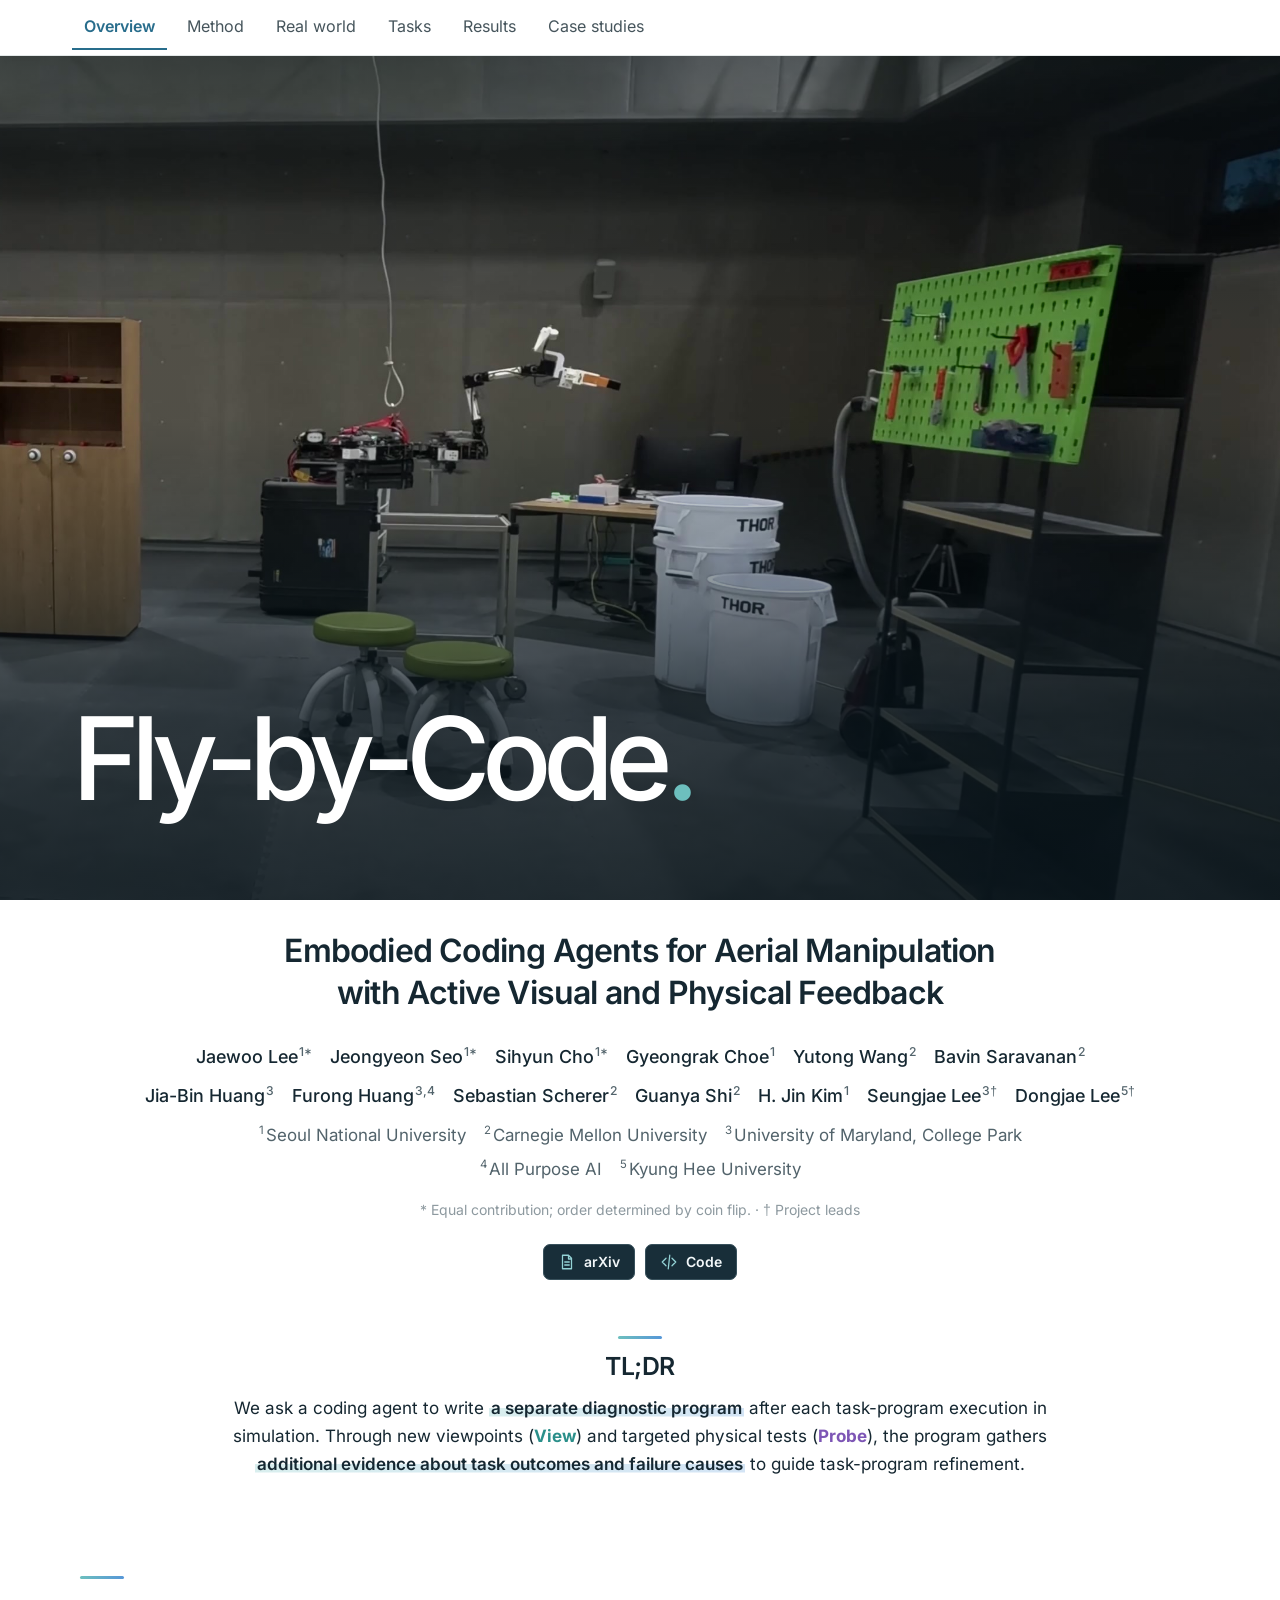
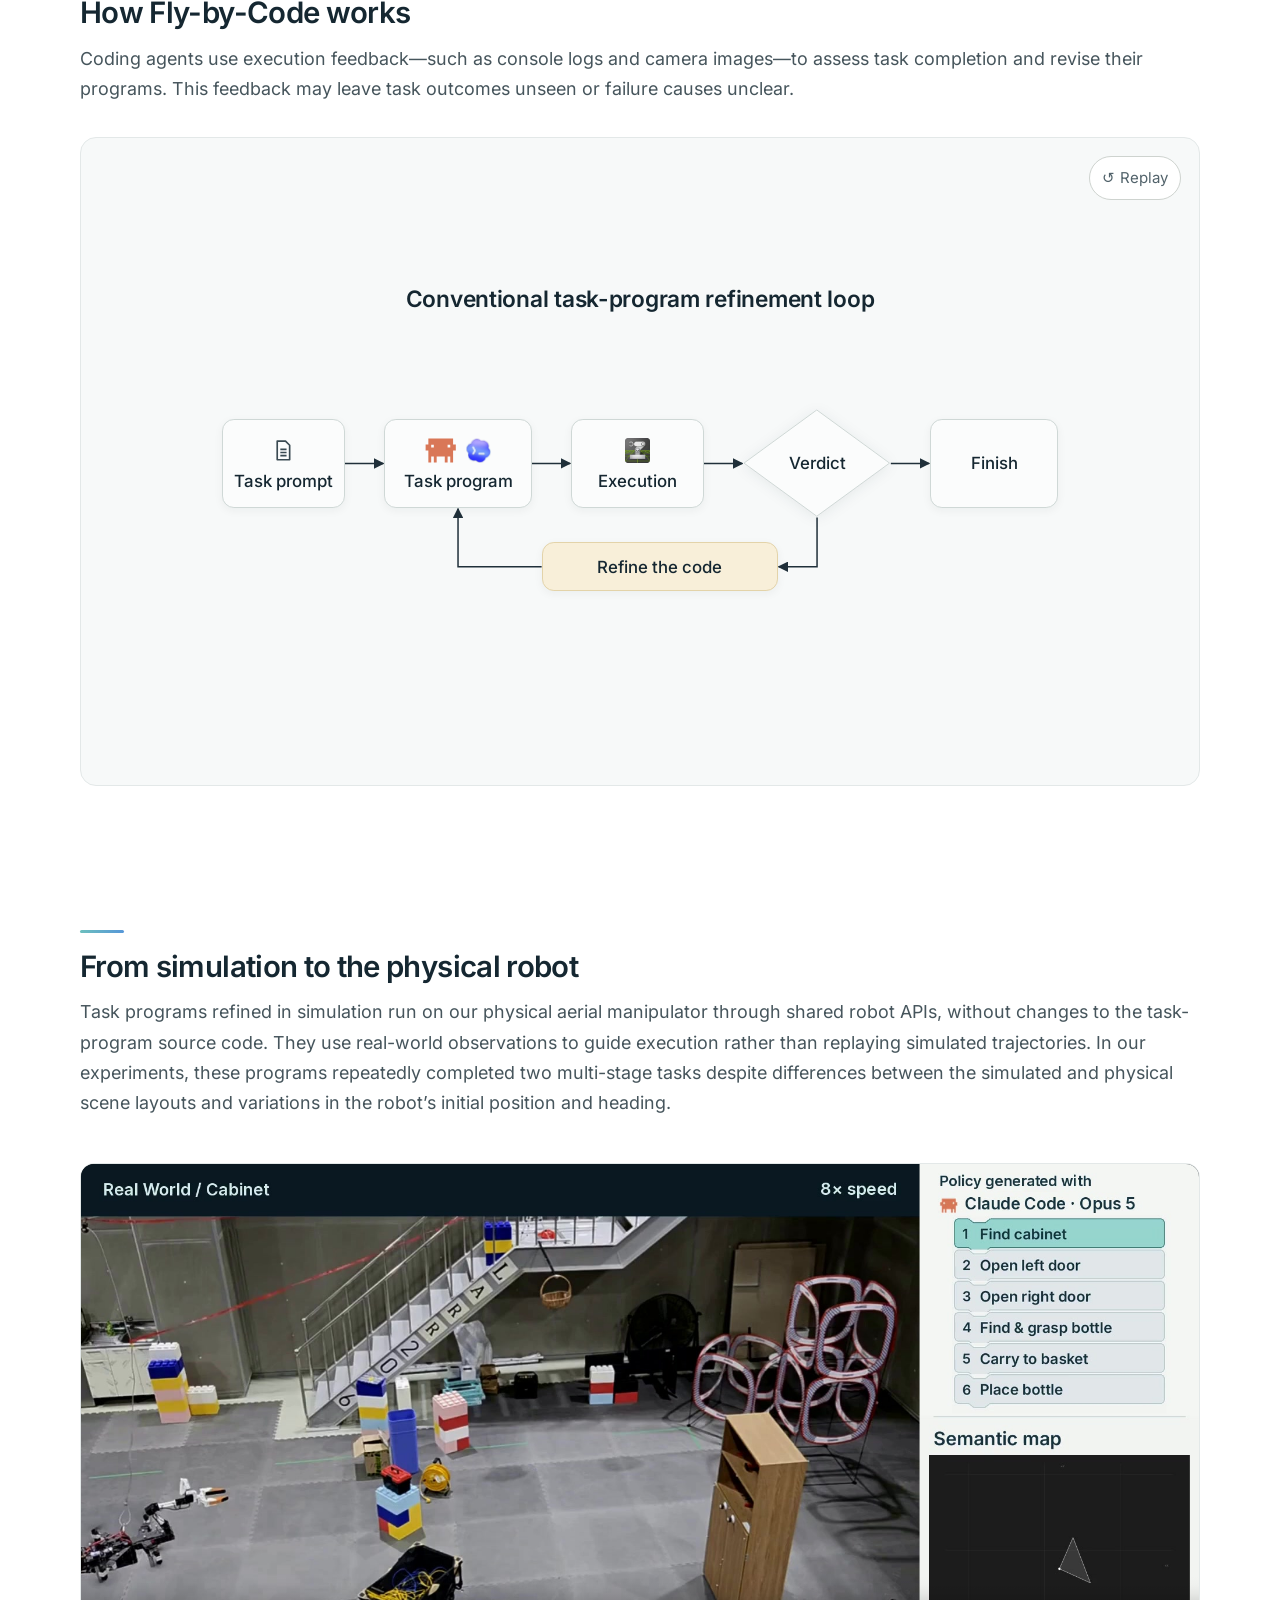
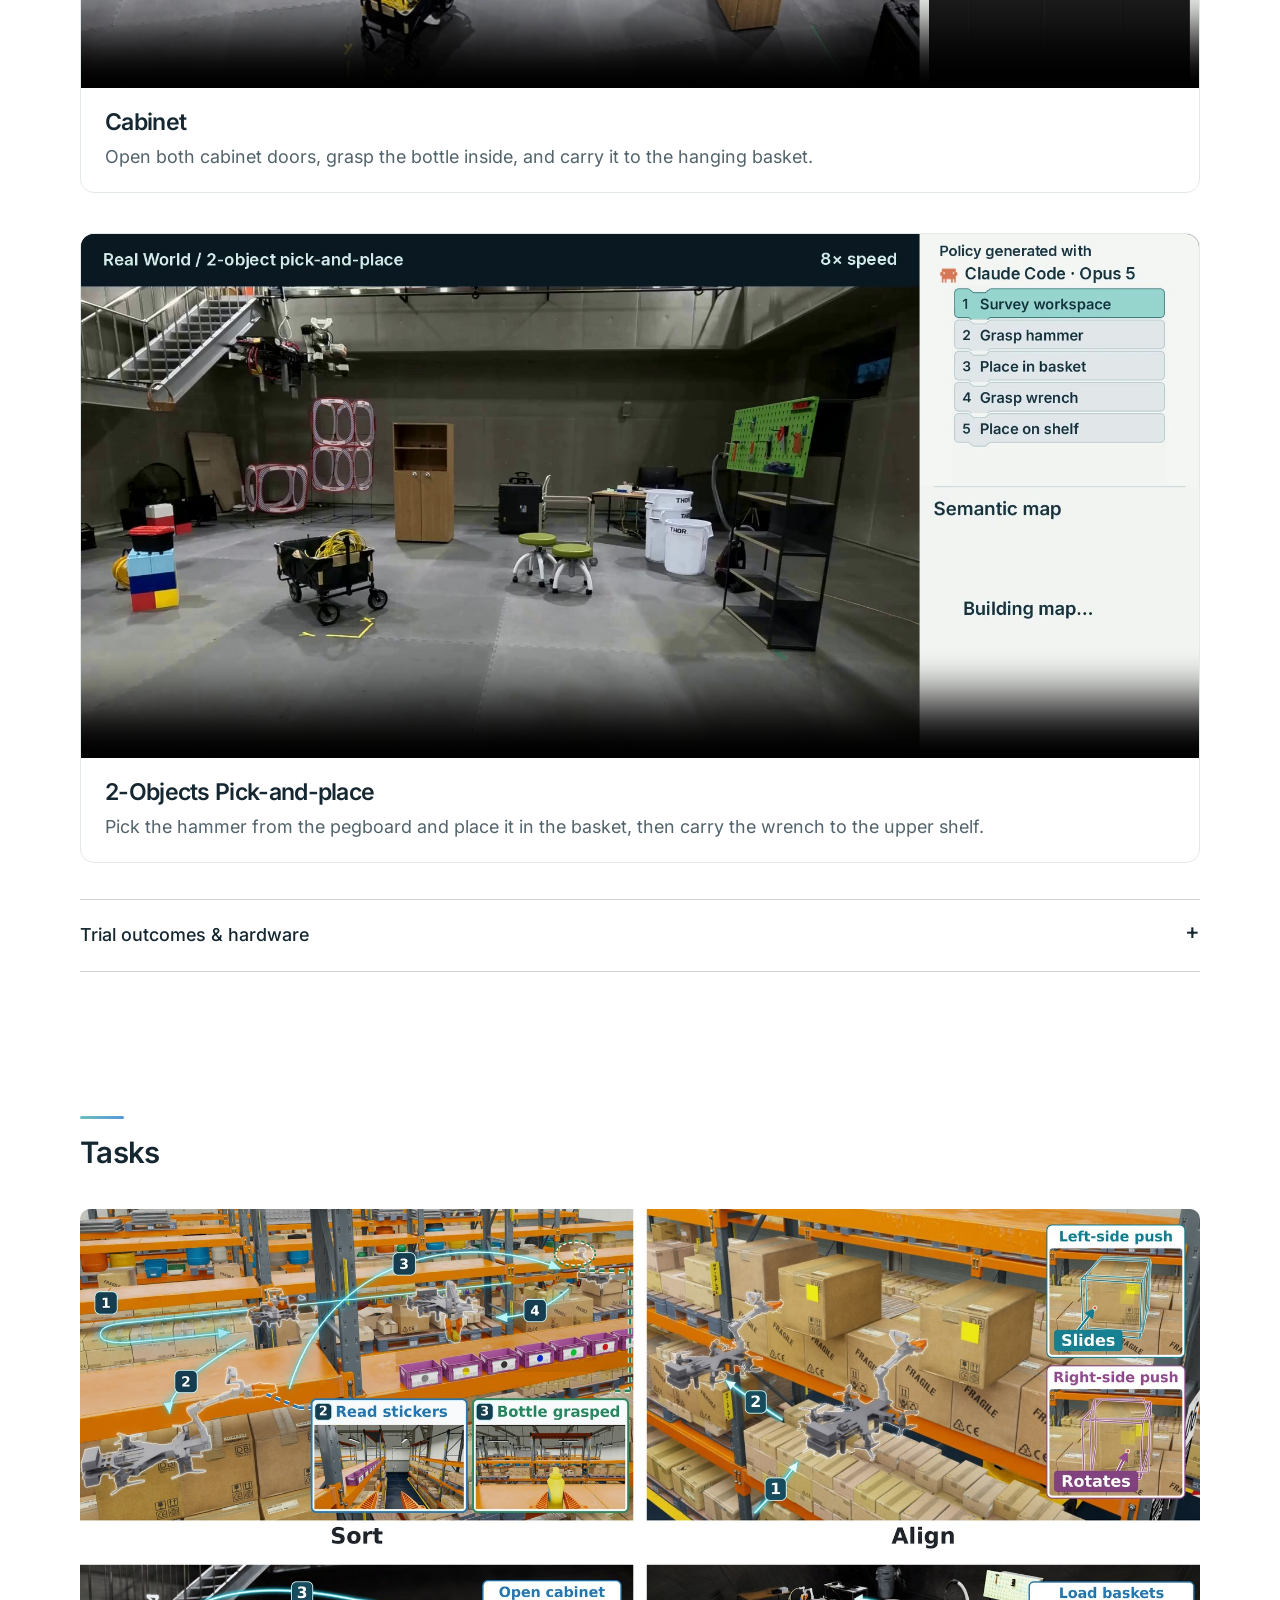
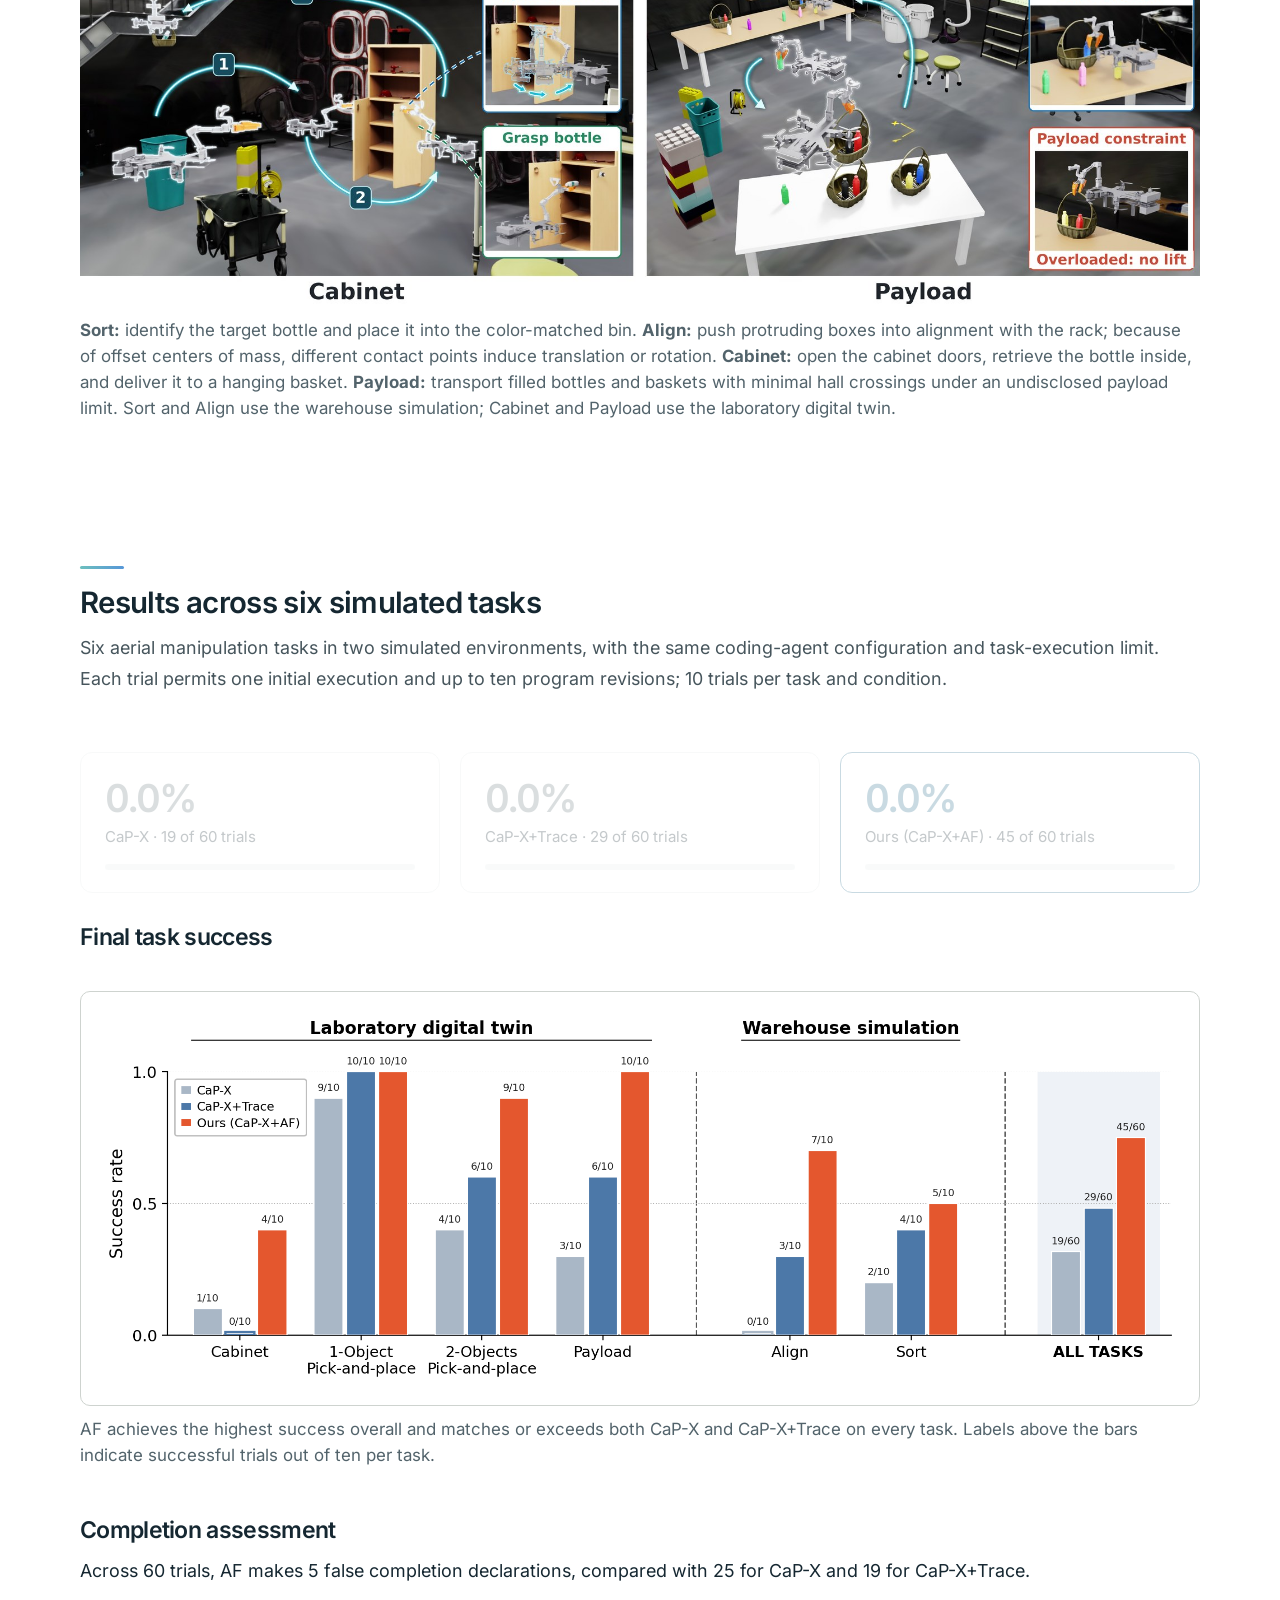
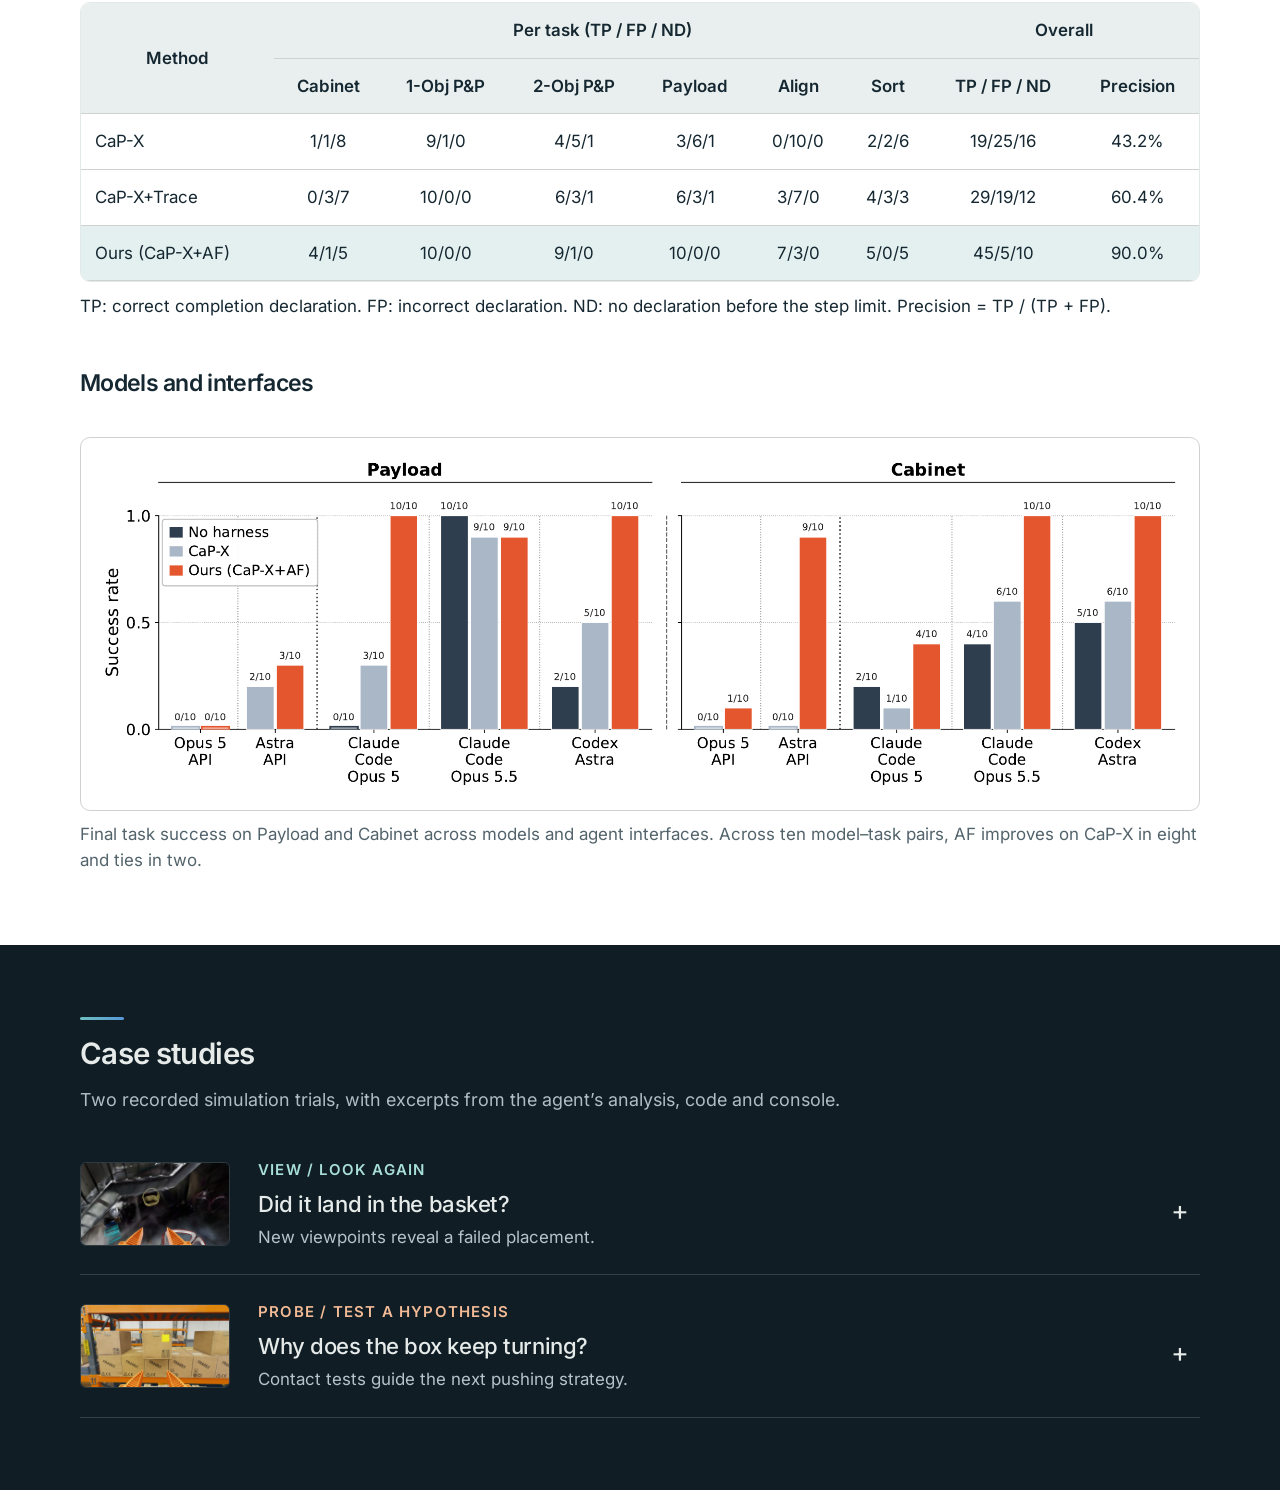
==== commit 3ea15952: "Link Bavin Saravanan homepage" ====
--- a/index.html
+++ b/index.html
@@ -47,7 +47,7 @@
       <div class="publication-layout">
       <div class="publication-info">
       <h2 class="publication-title">Embodied Coding Agents for Aerial Manipulation with Active Visual and Physical Feedback</h2>
-      <p class="ax-author-list"><span><a class="ax-author-link" href="https://jwleesnu.github.io/" target="_blank" rel="noopener">Jaewoo Lee</a><sup>1*</sup></span><span><a class="ax-author-link" href="https://jeong-yeon-seo.github.io/" target="_blank" rel="noopener">Jeongyeon Seo</a><sup>1*</sup></span><span><a class="ax-author-link" href="https://cstrinng.github.io/" target="_blank" rel="noopener">Sihyun Cho</a><sup>1*</sup></span><span><a class="ax-author-link" href="https://gyeong-rak.github.io/" target="_blank" rel="noopener">Gyeongrak Choe</a><sup>1</sup></span><span><a class="ax-author-link" href="https://ywang760.github.io/" target="_blank" rel="noopener">Yutong Wang</a><sup>2</sup></span><span>Bavin Saravanan<sup>2</sup></span><span class="ax-break" aria-hidden="true"></span><span><a class="ax-author-link" href="https://jbhuang0604.github.io/" target="_blank" rel="noopener">Jia-Bin Huang</a><sup>3</sup></span><span><a class="ax-author-link" href="https://furong-huang.com/" target="_blank" rel="noopener">Furong Huang</a><sup>3,4</sup></span><span><a class="ax-author-link" href="https://theairlab.org/" target="_blank" rel="noopener">Sebastian Scherer</a><sup>2</sup></span><span><a class="ax-author-link" href="https://www.gshi.me/" target="_blank" rel="noopener">Guanya Shi</a><sup>2</sup></span><span><a class="ax-author-link" href="https://scholar.google.co.kr/citations?user=TLQUwIMAAAAJ&amp;hl=ko&amp;oi=ao" target="_blank" rel="noopener">H. Jin Kim</a><sup>1</sup></span><span><a class="ax-author-link" href="https://sjlee.cc/" target="_blank" rel="noopener">Seungjae Lee</a><sup>3&dagger;</sup></span><span><a class="ax-author-link" href="https://dongjaelee95.github.io/" target="_blank" rel="noopener">Dongjae Lee</a><sup>5&dagger;</sup></span></p>
+      <p class="ax-author-list"><span><a class="ax-author-link" href="https://jwleesnu.github.io/" target="_blank" rel="noopener">Jaewoo Lee</a><sup>1*</sup></span><span><a class="ax-author-link" href="https://jeong-yeon-seo.github.io/" target="_blank" rel="noopener">Jeongyeon Seo</a><sup>1*</sup></span><span><a class="ax-author-link" href="https://cstrinng.github.io/" target="_blank" rel="noopener">Sihyun Cho</a><sup>1*</sup></span><span><a class="ax-author-link" href="https://gyeong-rak.github.io/" target="_blank" rel="noopener">Gyeongrak Choe</a><sup>1</sup></span><span><a class="ax-author-link" href="https://ywang760.github.io/" target="_blank" rel="noopener">Yutong Wang</a><sup>2</sup></span><span><a class="ax-author-link" href="https://bavin-hub.github.io/" target="_blank" rel="noopener">Bavin Saravanan</a><sup>2</sup></span><span class="ax-break" aria-hidden="true"></span><span><a class="ax-author-link" href="https://jbhuang0604.github.io/" target="_blank" rel="noopener">Jia-Bin Huang</a><sup>3</sup></span><span><a class="ax-author-link" href="https://furong-huang.com/" target="_blank" rel="noopener">Furong Huang</a><sup>3,4</sup></span><span><a class="ax-author-link" href="https://theairlab.org/" target="_blank" rel="noopener">Sebastian Scherer</a><sup>2</sup></span><span><a class="ax-author-link" href="https://www.gshi.me/" target="_blank" rel="noopener">Guanya Shi</a><sup>2</sup></span><span><a class="ax-author-link" href="https://scholar.google.co.kr/citations?user=TLQUwIMAAAAJ&amp;hl=ko&amp;oi=ao" target="_blank" rel="noopener">H. Jin Kim</a><sup>1</sup></span><span><a class="ax-author-link" href="https://sjlee.cc/" target="_blank" rel="noopener">Seungjae Lee</a><sup>3&dagger;</sup></span><span><a class="ax-author-link" href="https://dongjaelee95.github.io/" target="_blank" rel="noopener">Dongjae Lee</a><sup>5&dagger;</sup></span></p>
       <p class="ax-affil"><span><sup>1</sup>Seoul National University</span><span><sup>2</sup>Carnegie Mellon University</span><span><sup>3</sup>University of Maryland, College Park</span><span class="ax-break" aria-hidden="true"></span><span><sup>4</sup>All Purpose AI</span><span><sup>5</sup>Kyung Hee University</span></p>
         <p class="ax-author-note">* Equal contribution; order determined by coin flip. &middot; &dagger; Project leads</p>
       </div>
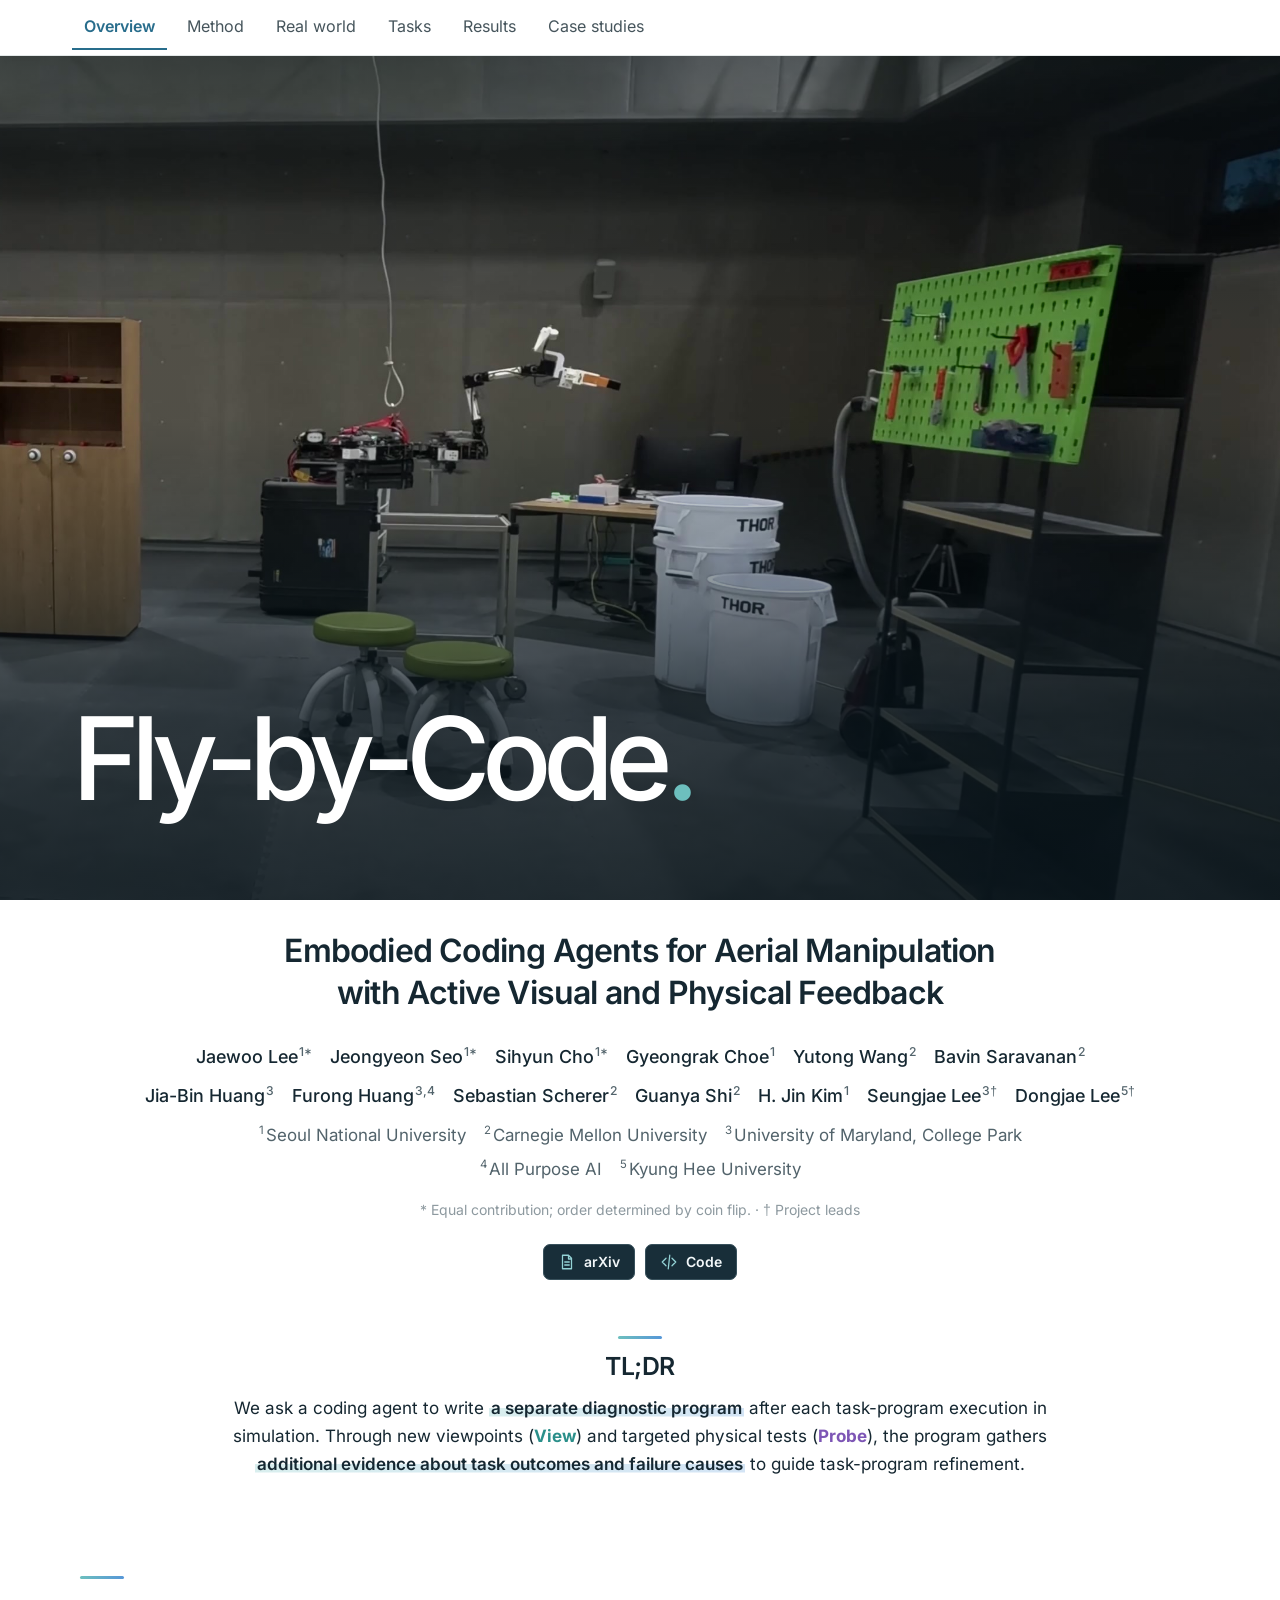
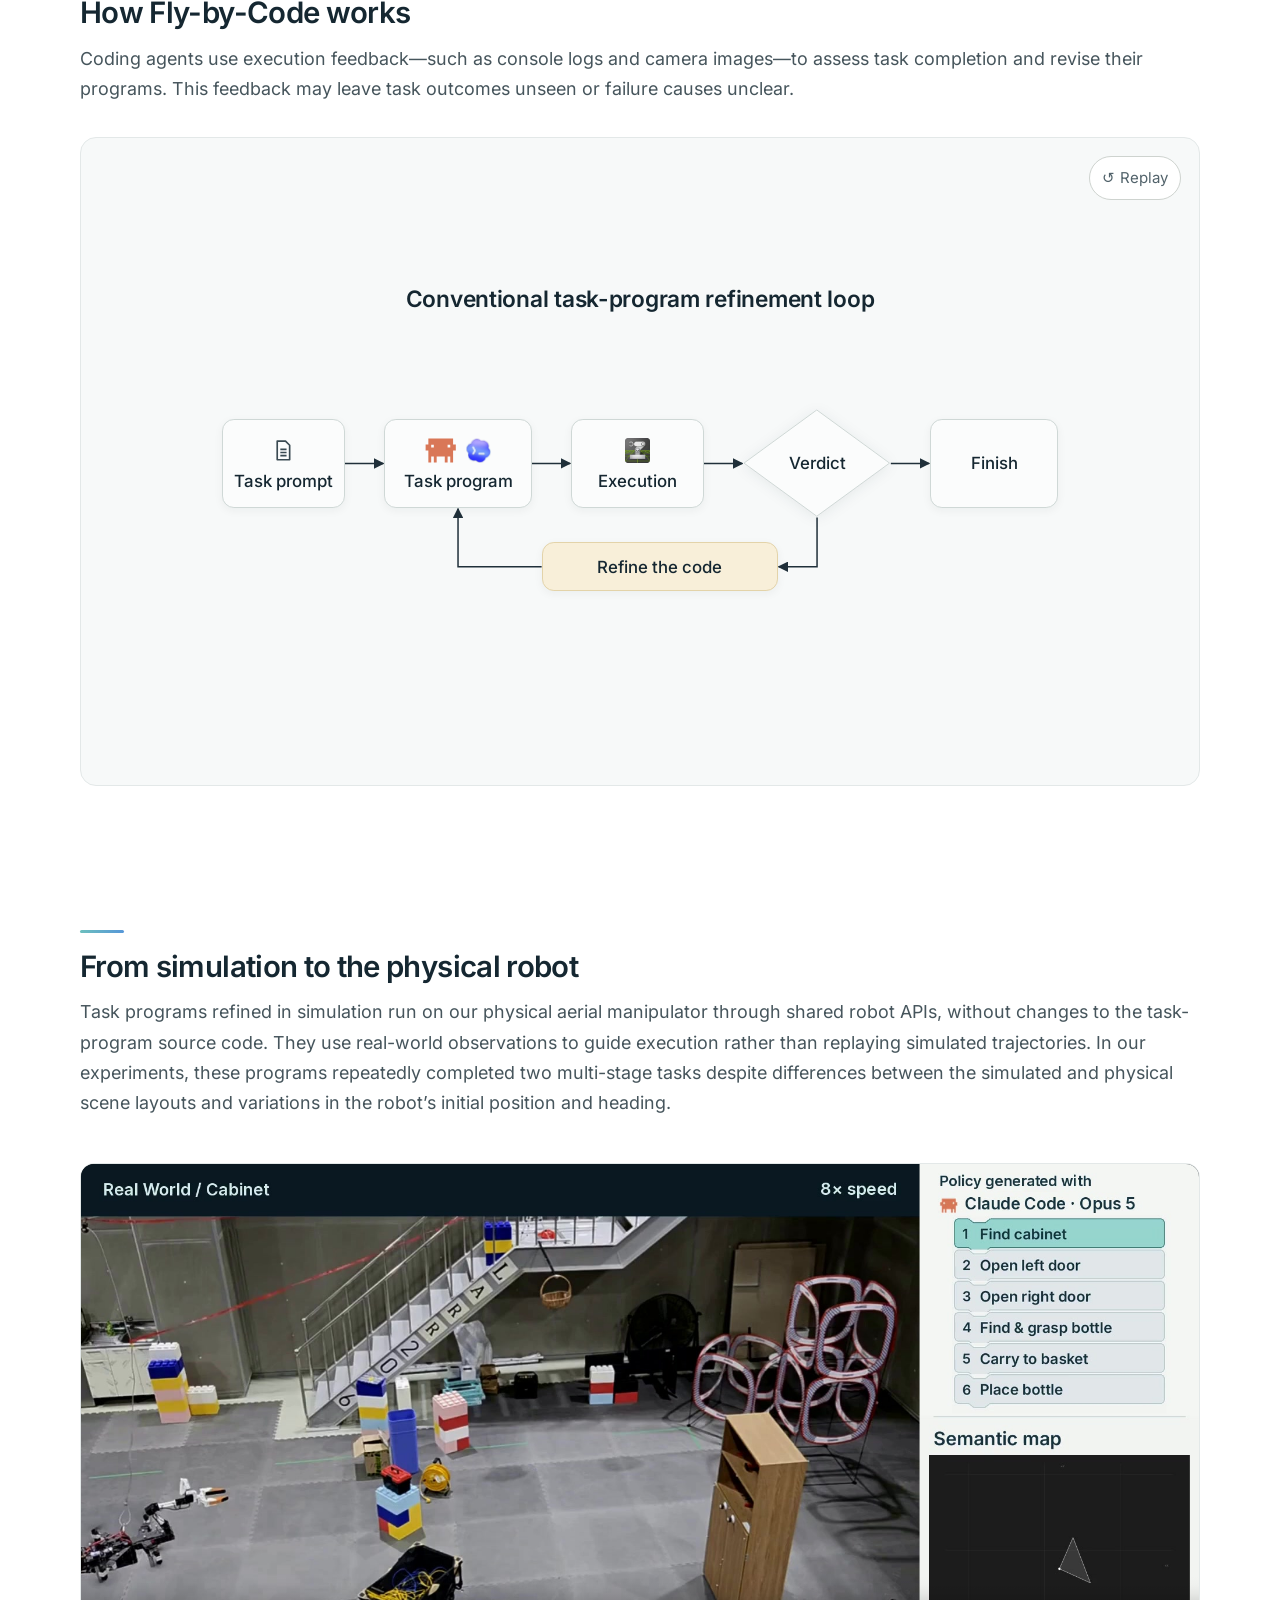
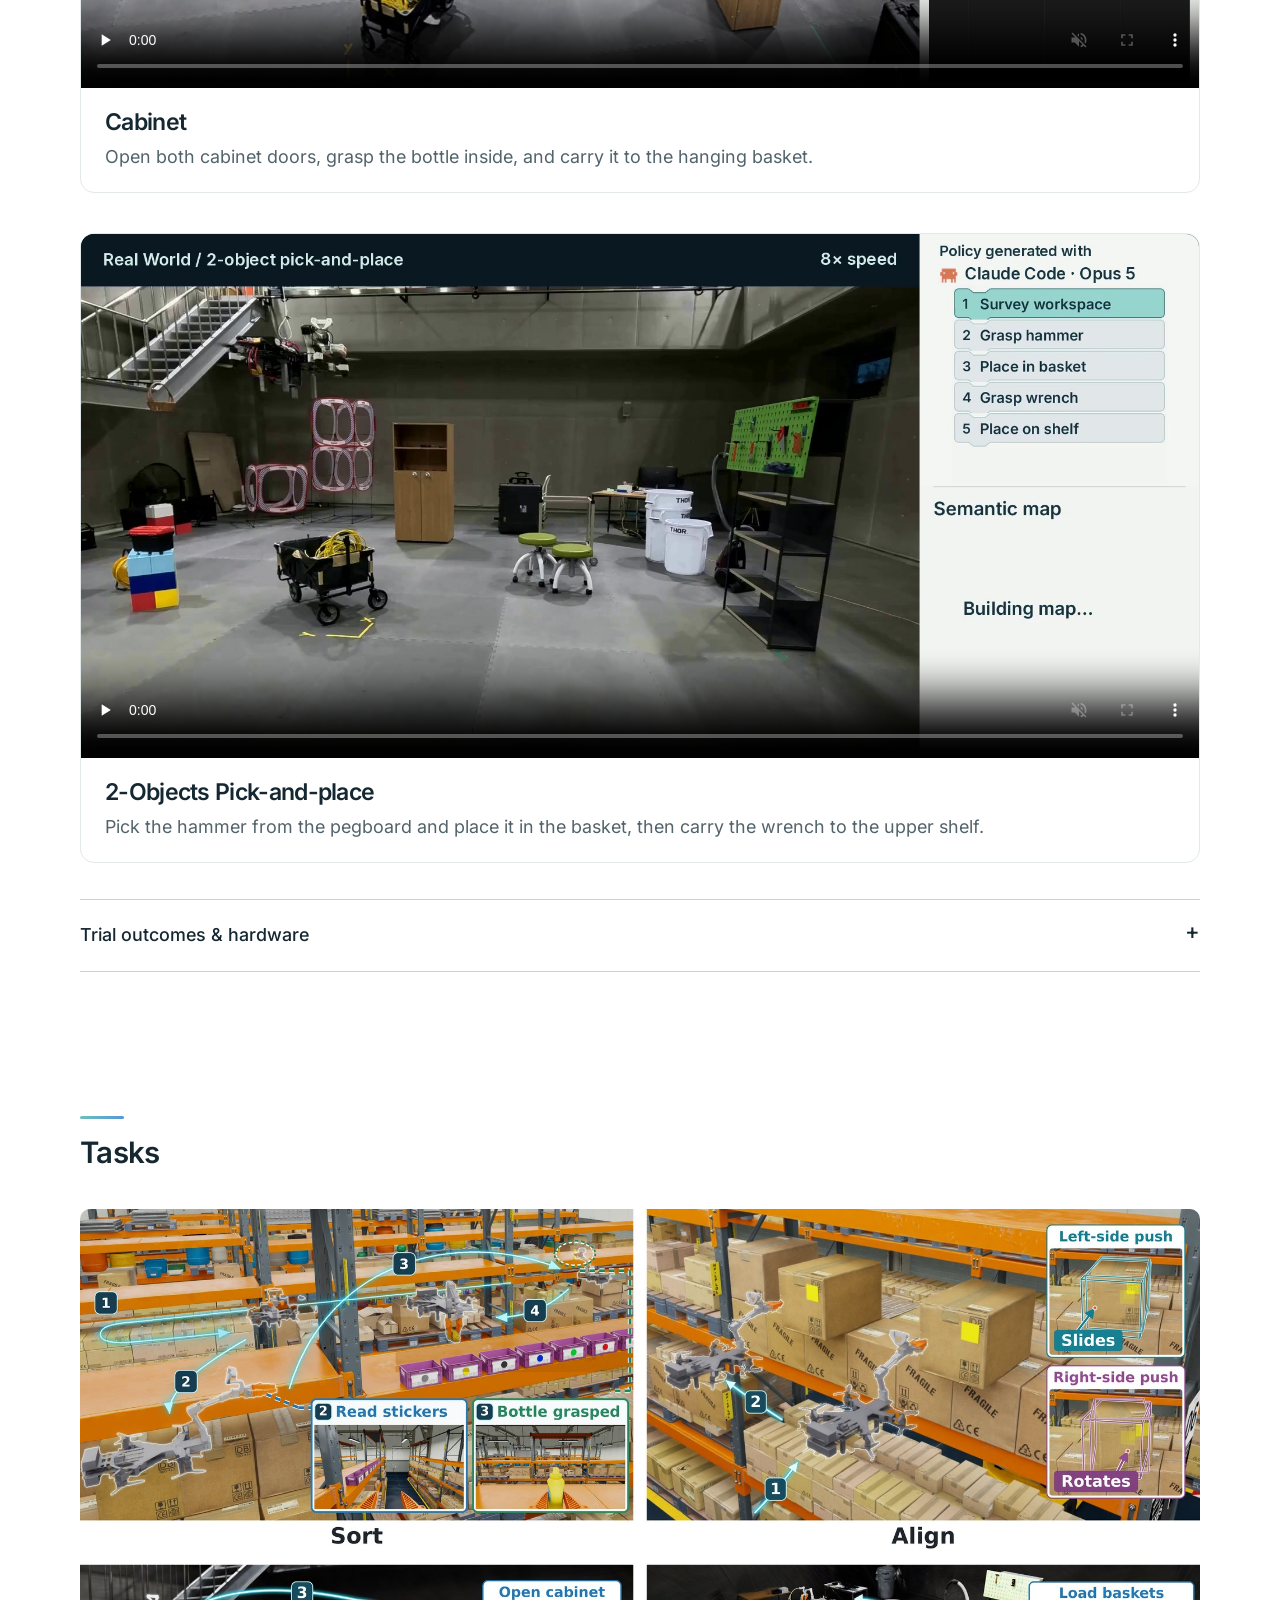
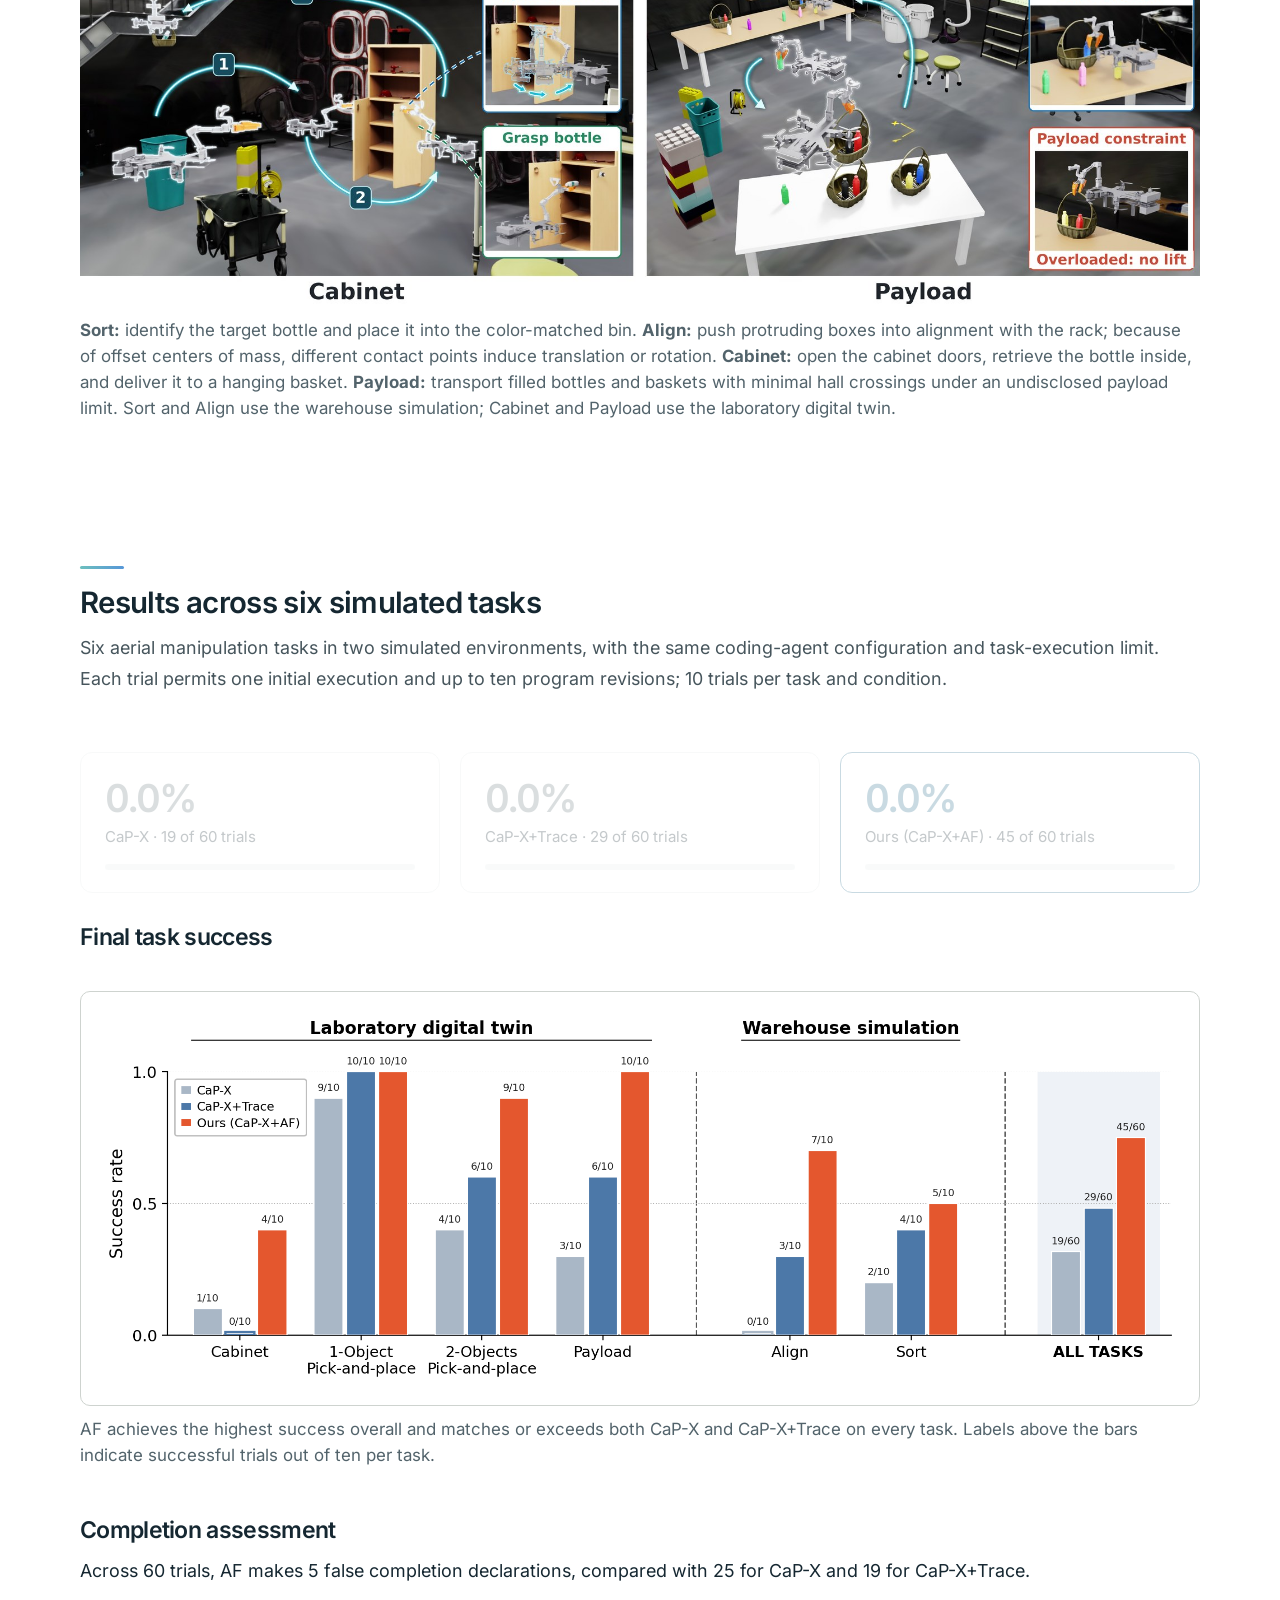
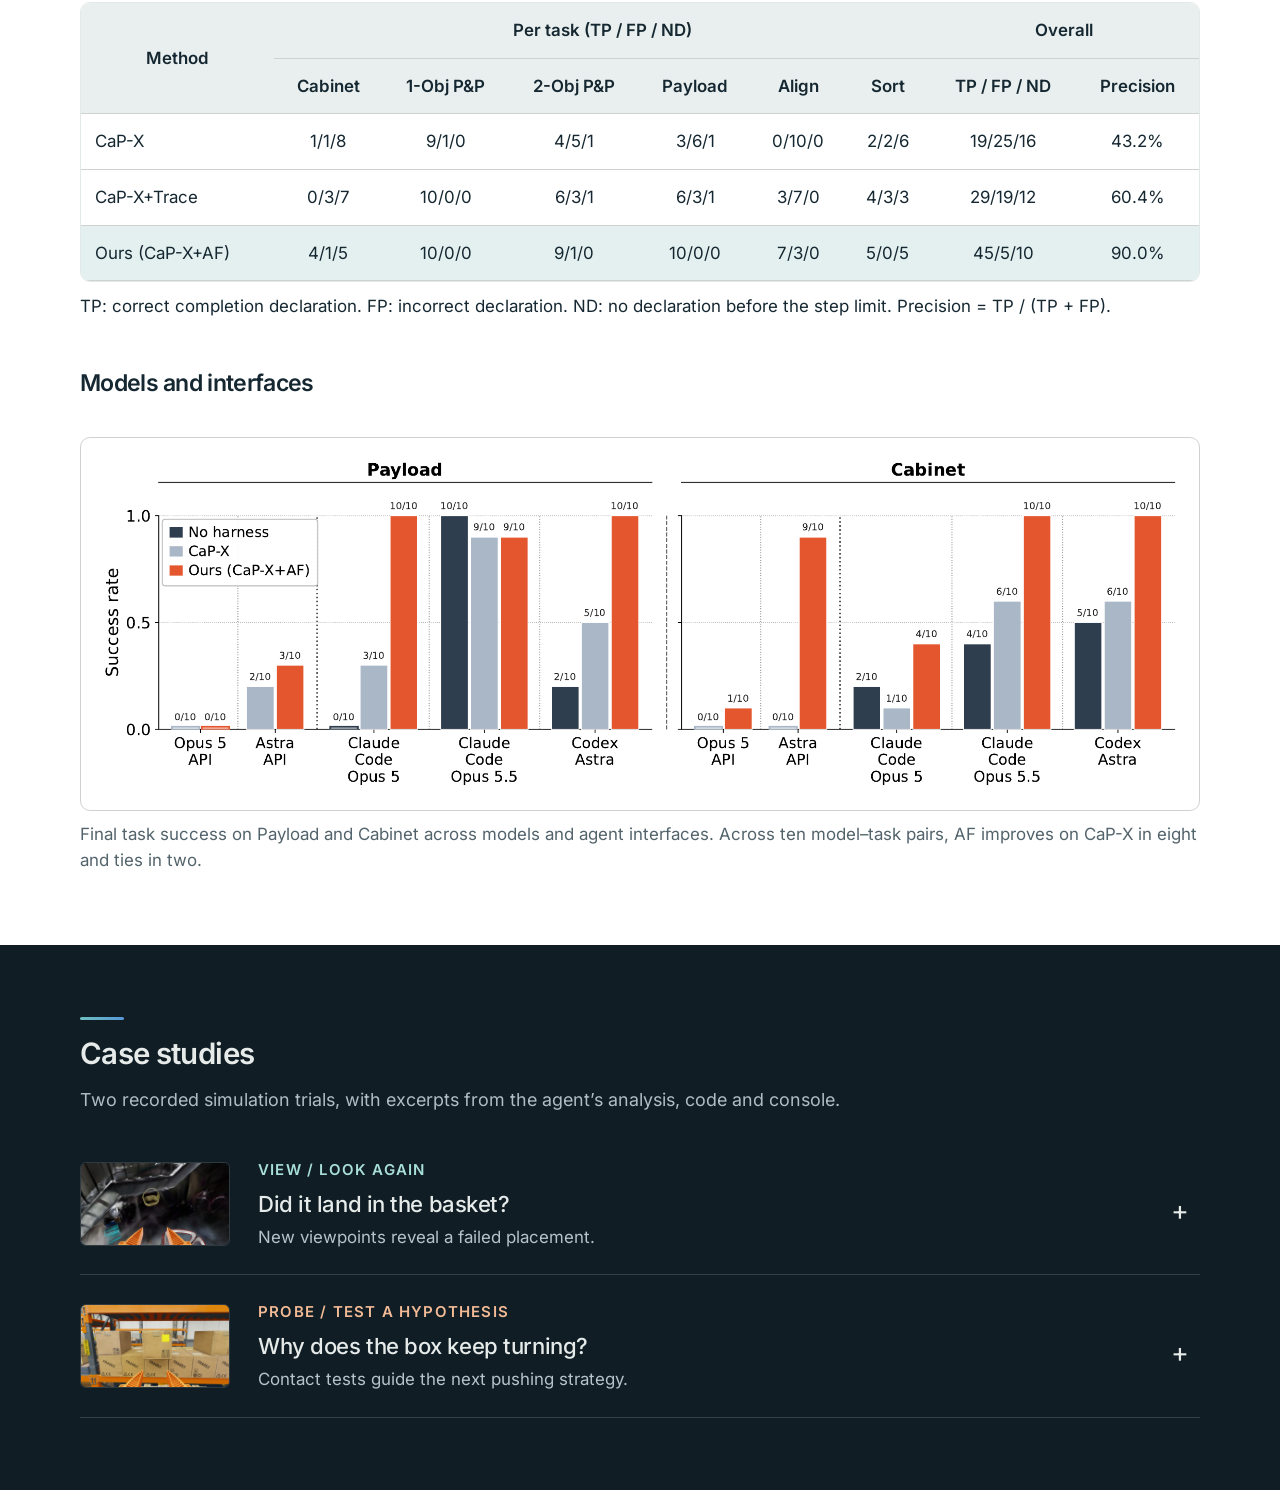
==== commit b0fefabc: "Link published arXiv paper from project page" ====
--- a/index.html
+++ b/index.html
@@ -51,14 +51,11 @@
       <p class="ax-affil"><span><sup>1</sup>Seoul National University</span><span><sup>2</sup>Carnegie Mellon University</span><span><sup>3</sup>University of Maryland, College Park</span><span class="ax-break" aria-hidden="true"></span><span><sup>4</sup>All Purpose AI</span><span><sup>5</sup>Kyung Hee University</span></p>
         <p class="ax-author-note">* Equal contribution; order determined by coin flip. &middot; &dagger; Project leads</p>
       </div>
-        <div class="publication-links" role="group" aria-label="Upcoming releases">
-          <span class="publication-control">
-            <button class="publication-link" type="button" aria-disabled="true" aria-describedby="arxiv-release-hint">
-              <svg viewBox="0 0 24 24" fill="none" stroke="currentColor" stroke-width="1.7" stroke-linecap="round" stroke-linejoin="round" aria-hidden="true"><path d="M14 3H6v18h12V7zM14 3v5h4M9 12h6M9 16h6"/></svg>
-              <b>arXiv</b>
-            </button>
-            <span class="publication-hint" id="arxiv-release-hint" role="tooltip" hidden>coming soon</span>
-          </span>
+        <div class="publication-links" role="group" aria-label="Paper and code">
+          <a class="publication-link" href="https://arxiv.org/abs/2610.12549" target="_blank" rel="noopener">
+            <svg viewBox="0 0 24 24" fill="none" stroke="currentColor" stroke-width="1.7" stroke-linecap="round" stroke-linejoin="round" aria-hidden="true"><path d="M14 3H6v18h12V7zM14 3v5h4M9 12h6M9 16h6"/></svg>
+            <b>arXiv</b>
+          </a>
           <span class="publication-control">
             <button class="publication-link" type="button" aria-disabled="true" aria-describedby="code-release-hint">
               <svg viewBox="0 0 24 24" fill="none" stroke="currentColor" stroke-width="1.7" stroke-linecap="round" stroke-linejoin="round" aria-hidden="true"><path d="m8 7-5 5 5 5m8-10 5 5-5 5m-3-14-2 18"/></svg>
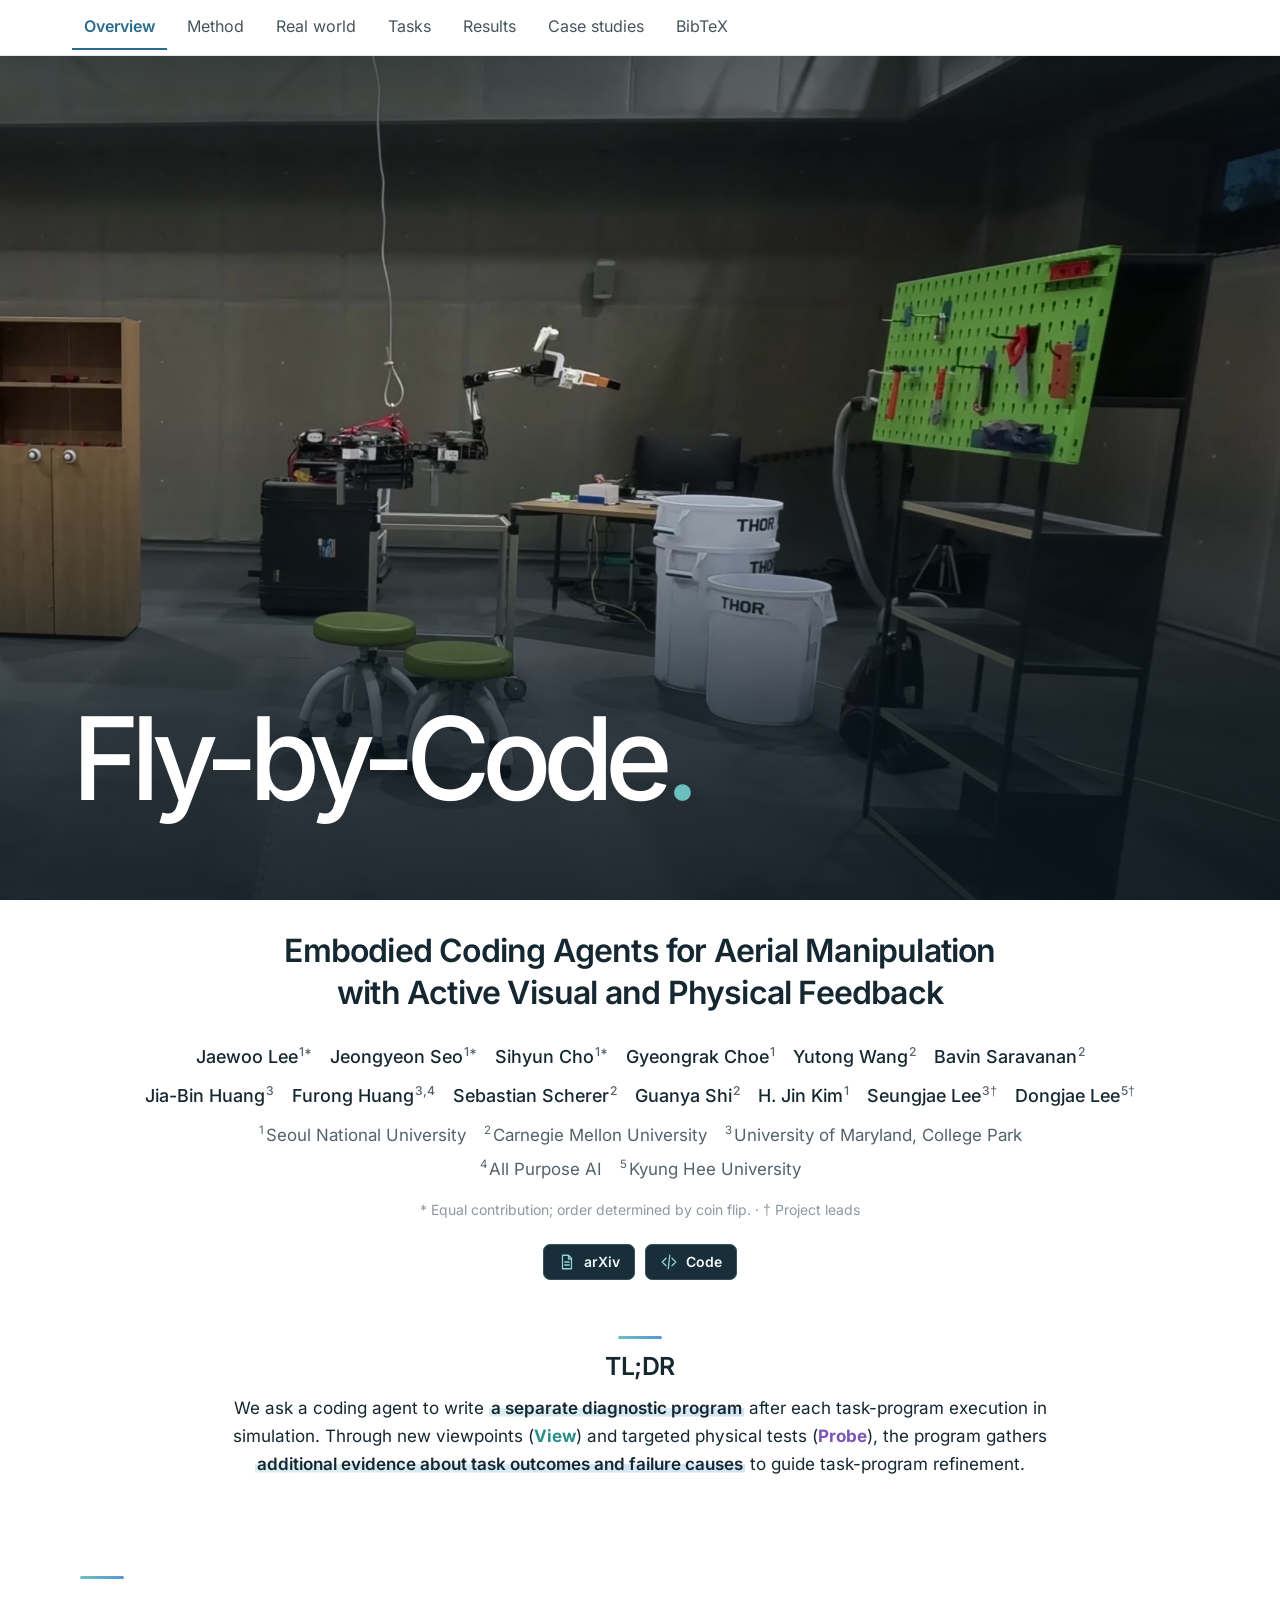
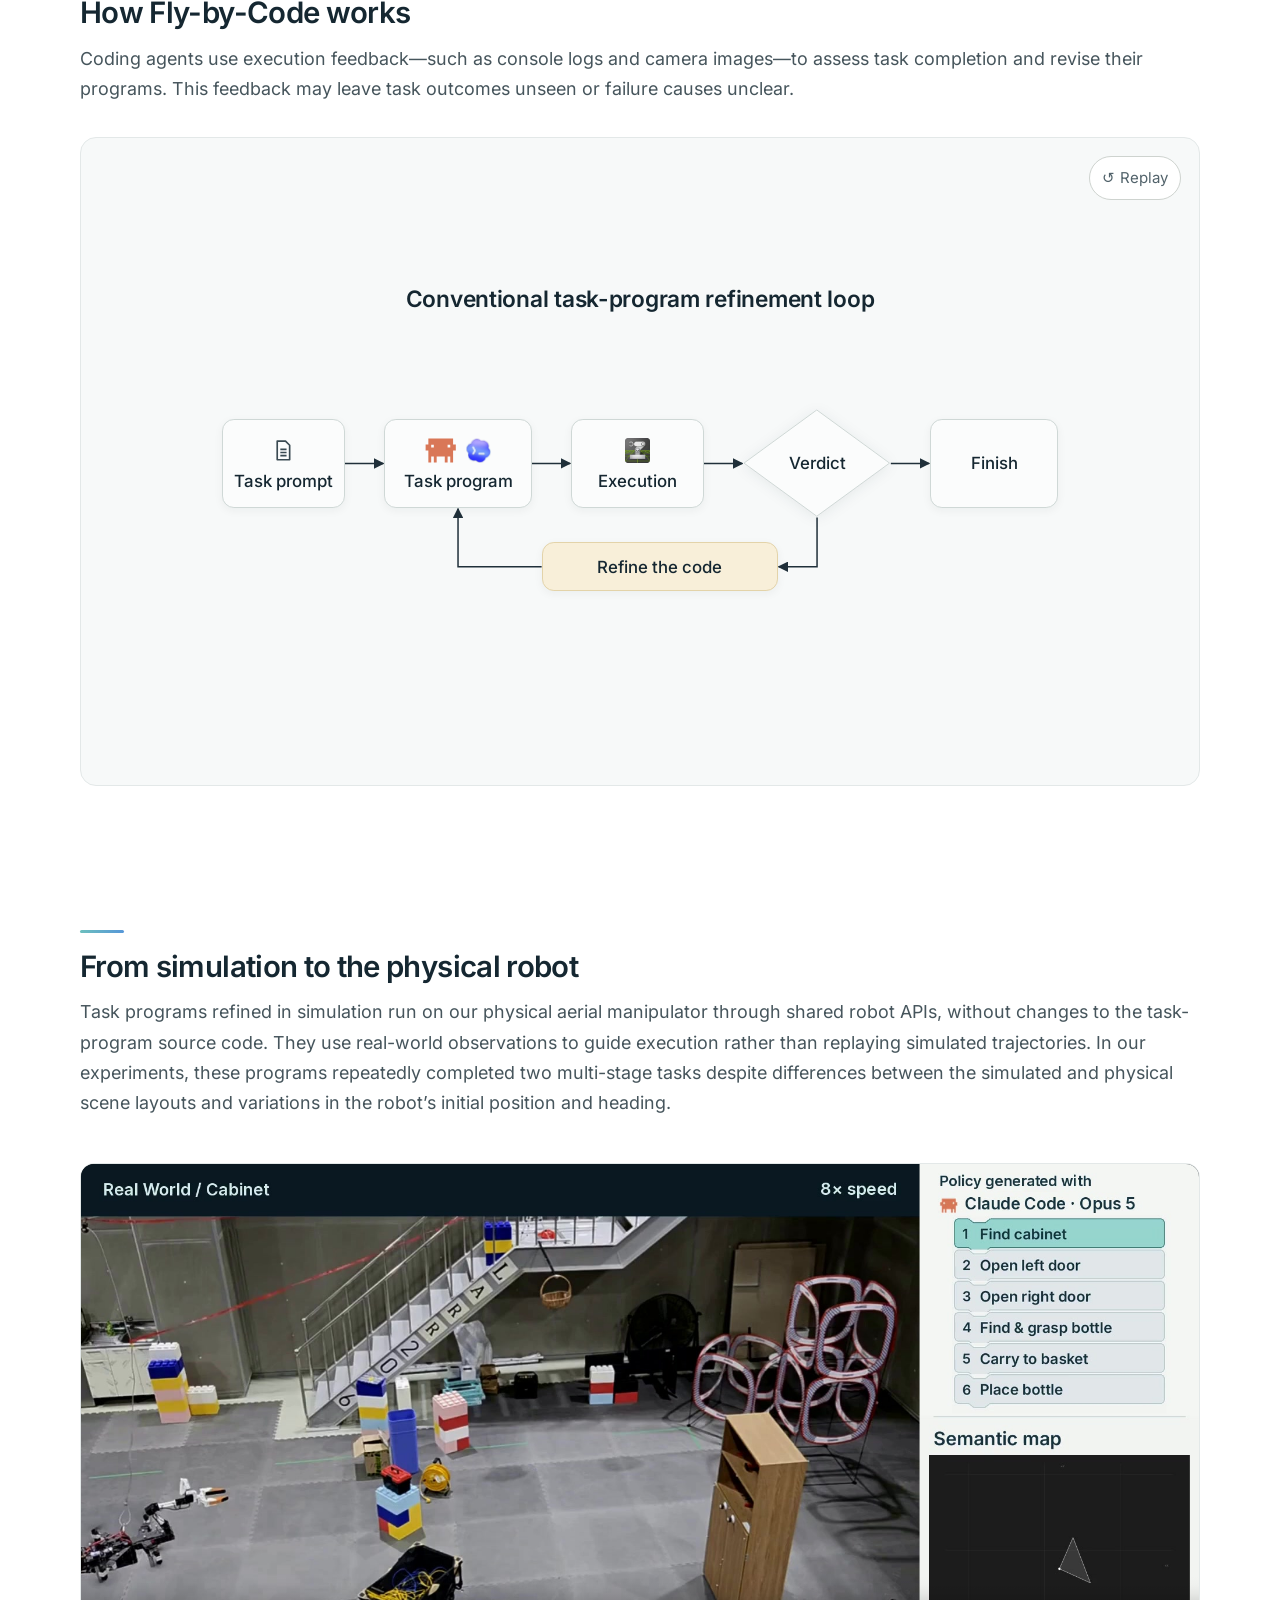
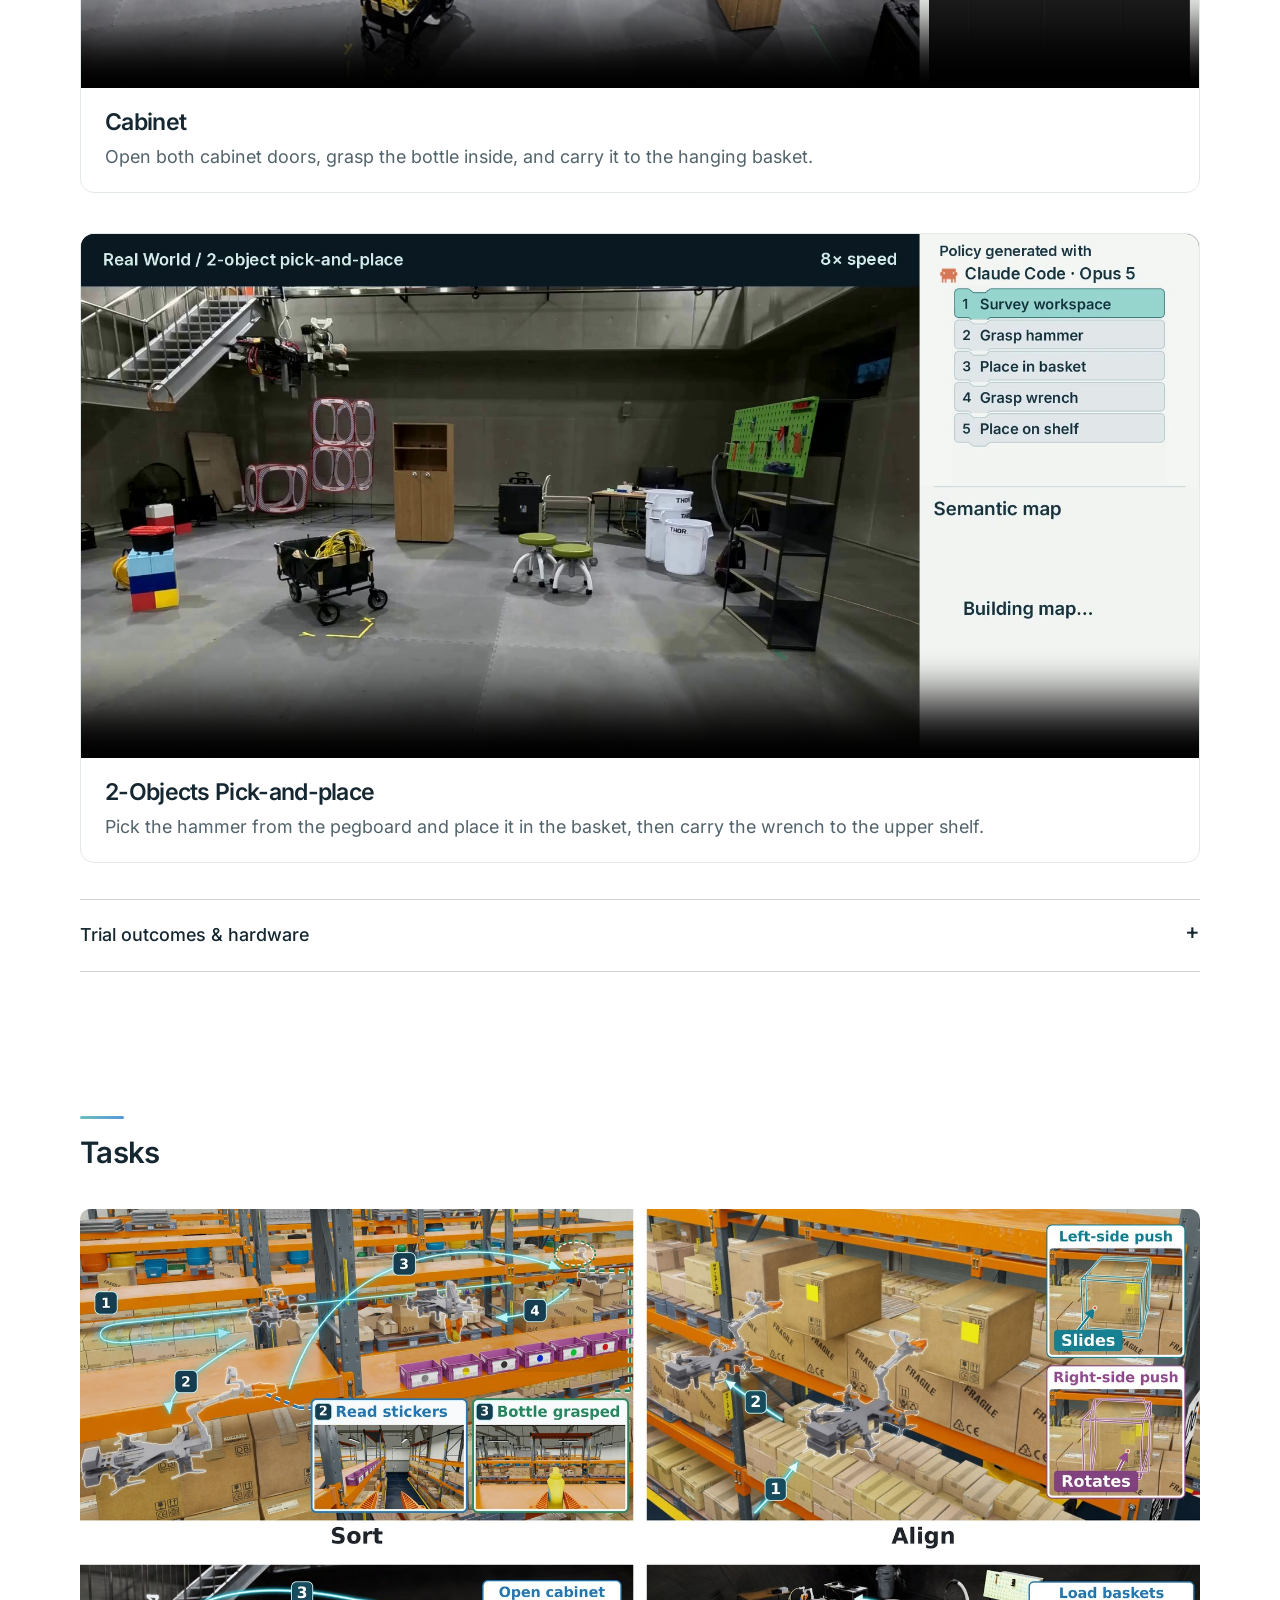
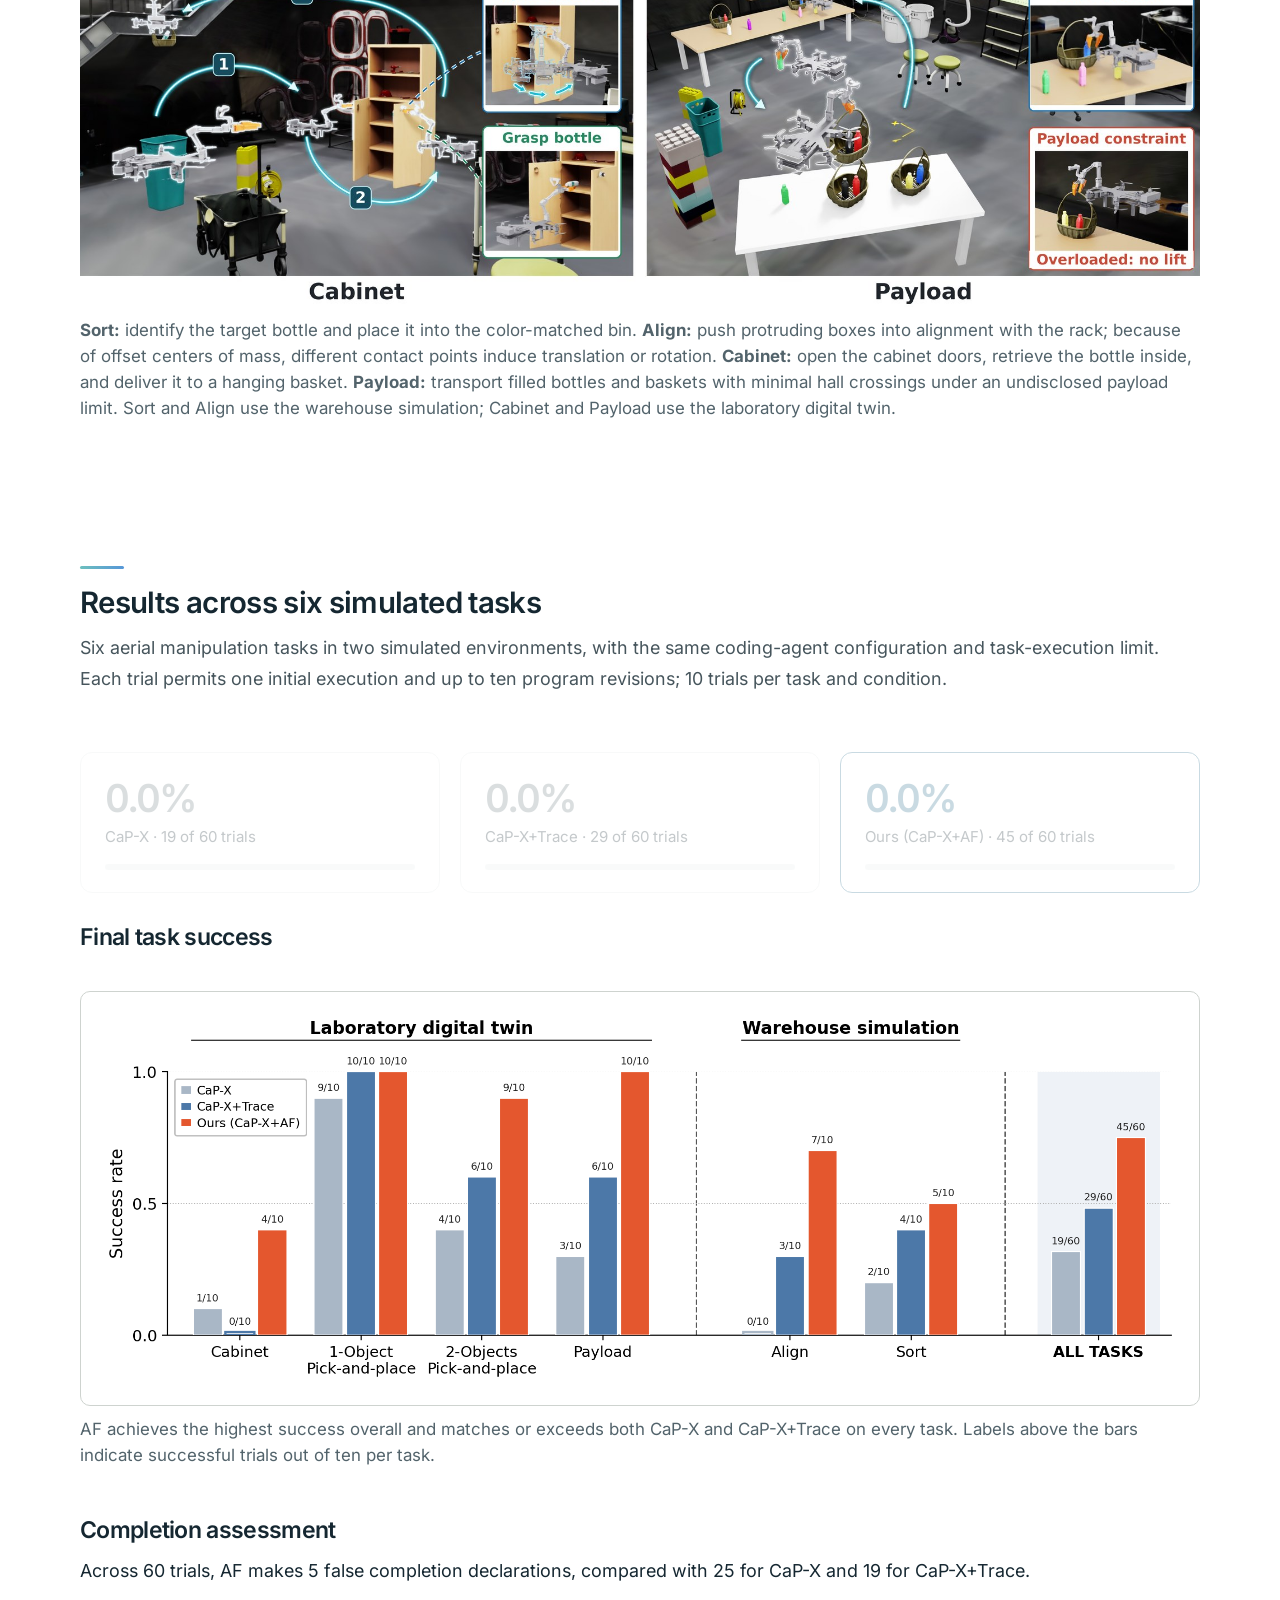
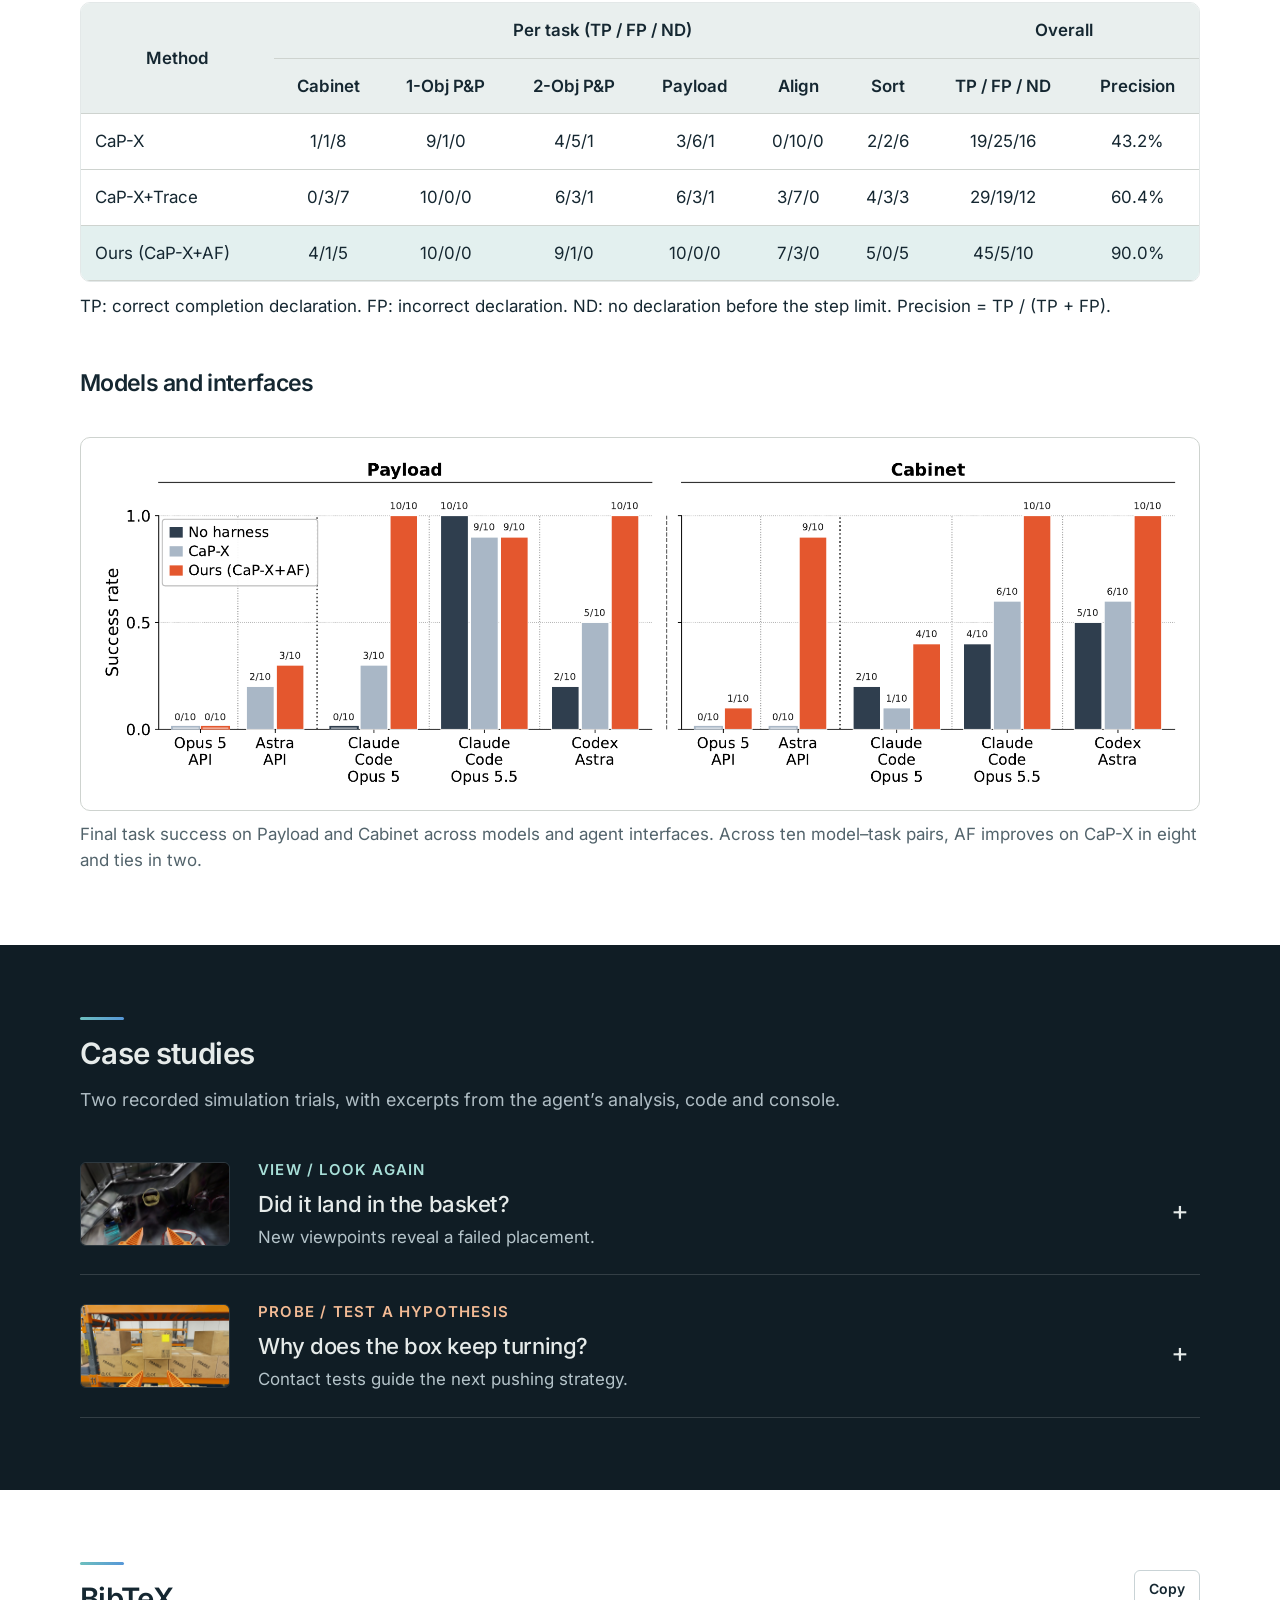
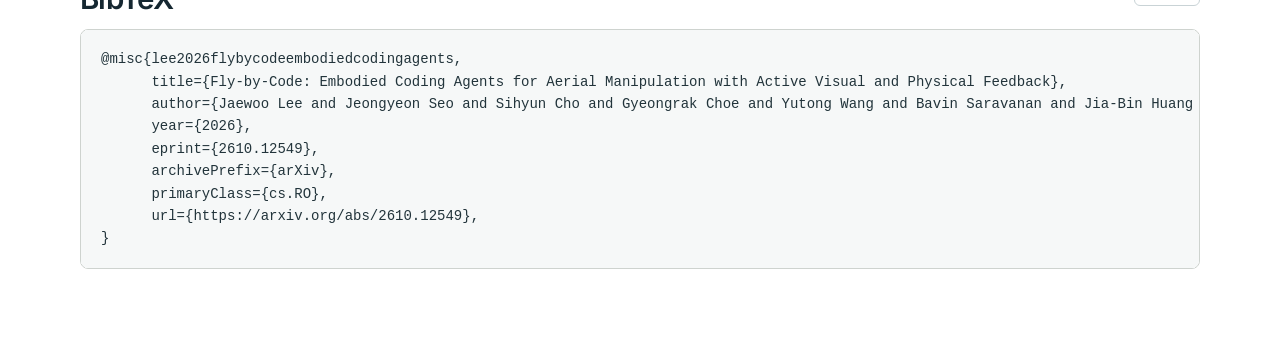
==== commit 20a06cab: "Add BibTeX section with copy button" ====
--- a/index.html
+++ b/index.html
@@ -18,7 +18,7 @@
   <link rel="stylesheet" href="static/css/fonts.css?v=3">
   <link rel="stylesheet" href="static/css/flight.css">
   <link rel="stylesheet" href="static/css/home.css?v=20261006-footer-credit">
-  <link rel="stylesheet" href="static/css/aspire.css?v=20261008-vcap3-compact-video">
+  <link rel="stylesheet" href="static/css/aspire.css?v=20261012-bibtex">
   <link rel="stylesheet" href="static/css/responsive.css?v=20261008-feedback6">
   <script src="static/js/flight.js?v=20261008-feedback6" type="module"></script>
   <noscript><style>[role="tabpanel"][hidden]{display:block!important}[role="tablist"],#hero-toggle{display:none}</style></noscript>
@@ -32,6 +32,7 @@
     <a href="#tasks">Tasks</a>
     <a href="#results">Results</a>
     <a href="#case-studies">Case studies</a>
+    <a href="#bibtex">BibTeX</a>
   </nav>
   <main>
     <section class="hero-film" id="top" aria-label="Fly-by-Code introduction">
@@ -357,9 +358,29 @@
       </div>
     </div></section>
 
+    <section class="ax-section" id="bibtex" aria-labelledby="bibtex-title"><div class="ax-wrap">
+      <div class="ax-bib-head"><h2 id="bibtex-title">BibTeX</h2><button class="ax-bib-copy" type="button" data-copy="bibtex-code">Copy</button></div>
+      <pre class="ax-bib"><code id="bibtex-code">@misc{lee2026flybycodeembodiedcodingagents,
+      title={Fly-by-Code: Embodied Coding Agents for Aerial Manipulation with Active Visual and Physical Feedback}, 
+      author={Jaewoo Lee and Jeongyeon Seo and Sihyun Cho and Gyeongrak Choe and Yutong Wang and Bavin Saravanan and Jia-Bin Huang and Furong Huang and Sebastian Scherer and Guanya Shi and H. Jin Kim and Seungjae Lee and Dongjae Lee},
+      year={2026},
+      eprint={2610.12549},
+      archivePrefix={arXiv},
+      primaryClass={cs.RO},
+      url={https://arxiv.org/abs/2610.12549}, 
+}</code></pre>
+    </div></section>
+
   </main>
   <script src="static/js/overview.js?v=20261008-sharpcap" defer></script>
   <script src="static/js/side-nav.js?v=20261008" defer></script>
   <script src="static/js/results-stats.js?v=1" defer></script>
+  <script>
+    document.querySelectorAll('.ax-bib-copy').forEach(b => b.addEventListener('click', async () => {
+      try { await navigator.clipboard.writeText(document.getElementById(b.dataset.copy).textContent); b.textContent = 'Copied'; }
+      catch { b.textContent = 'Select and copy'; }
+      setTimeout(() => { b.textContent = 'Copy'; }, 1800);
+    }));
+  </script>
 </body>
 </html>
--- a/static/css/aspire.css
+++ b/static/css/aspire.css
@@ -536,3 +536,12 @@
 /* one caption style under all three demo clips (Active Feedback, View, Probe) */
 .ov-detail figcaption.ov-vcap{font-size:.92rem!important;line-height:1.5;color:#5f6b72;margin-top:8px}
 .ov-detail article[data-ov] figcaption.ov-vcap{font-size:.92rem!important;color:#5f6b72}
+
+/* BibTeX block at the end of the page. */
+.ax-bib-head{display:flex;align-items:center;justify-content:space-between;gap:12px;margin-bottom:14px}
+.ax-bib-head h2{margin:0}
+.ax-bib-copy{min-height:36px;padding:6px 14px;border:1px solid #c9d3d6;border-radius:6px;background:#fff;color:var(--ink);font:inherit;font-size:.875rem;font-weight:600;cursor:pointer}
+.ax-bib-copy:hover{background:#f1f5f6}
+.ax-bib-copy:focus-visible{outline:2px solid var(--teal);outline-offset:3px}
+.ax-bib{margin:0;padding:18px 20px;border:1px solid var(--line);border-radius:8px;background:#f6f8f8;overflow-x:auto;font-size:.875rem;line-height:1.6}
+.ax-bib code{font-family:ui-monospace,SFMono-Regular,Menlo,Consolas,monospace;white-space:pre;color:#22343b;background:none;padding:0}
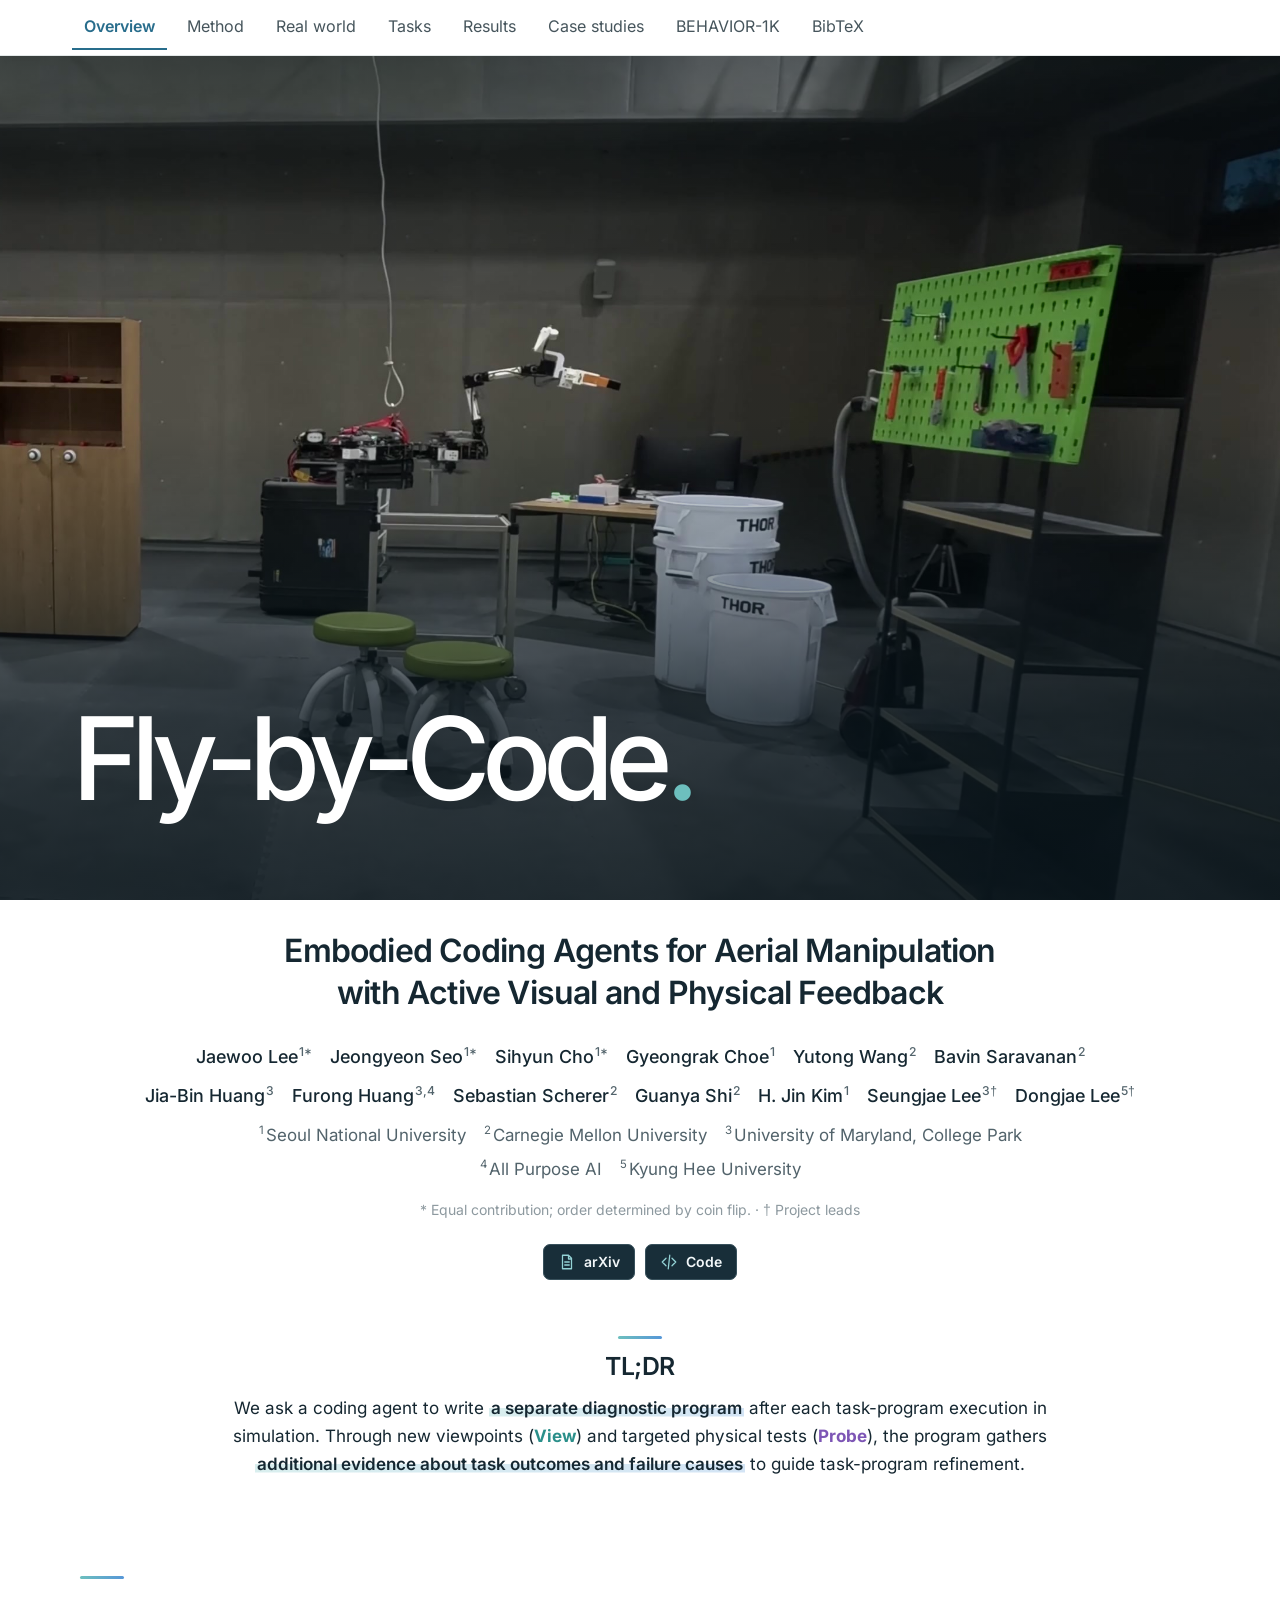
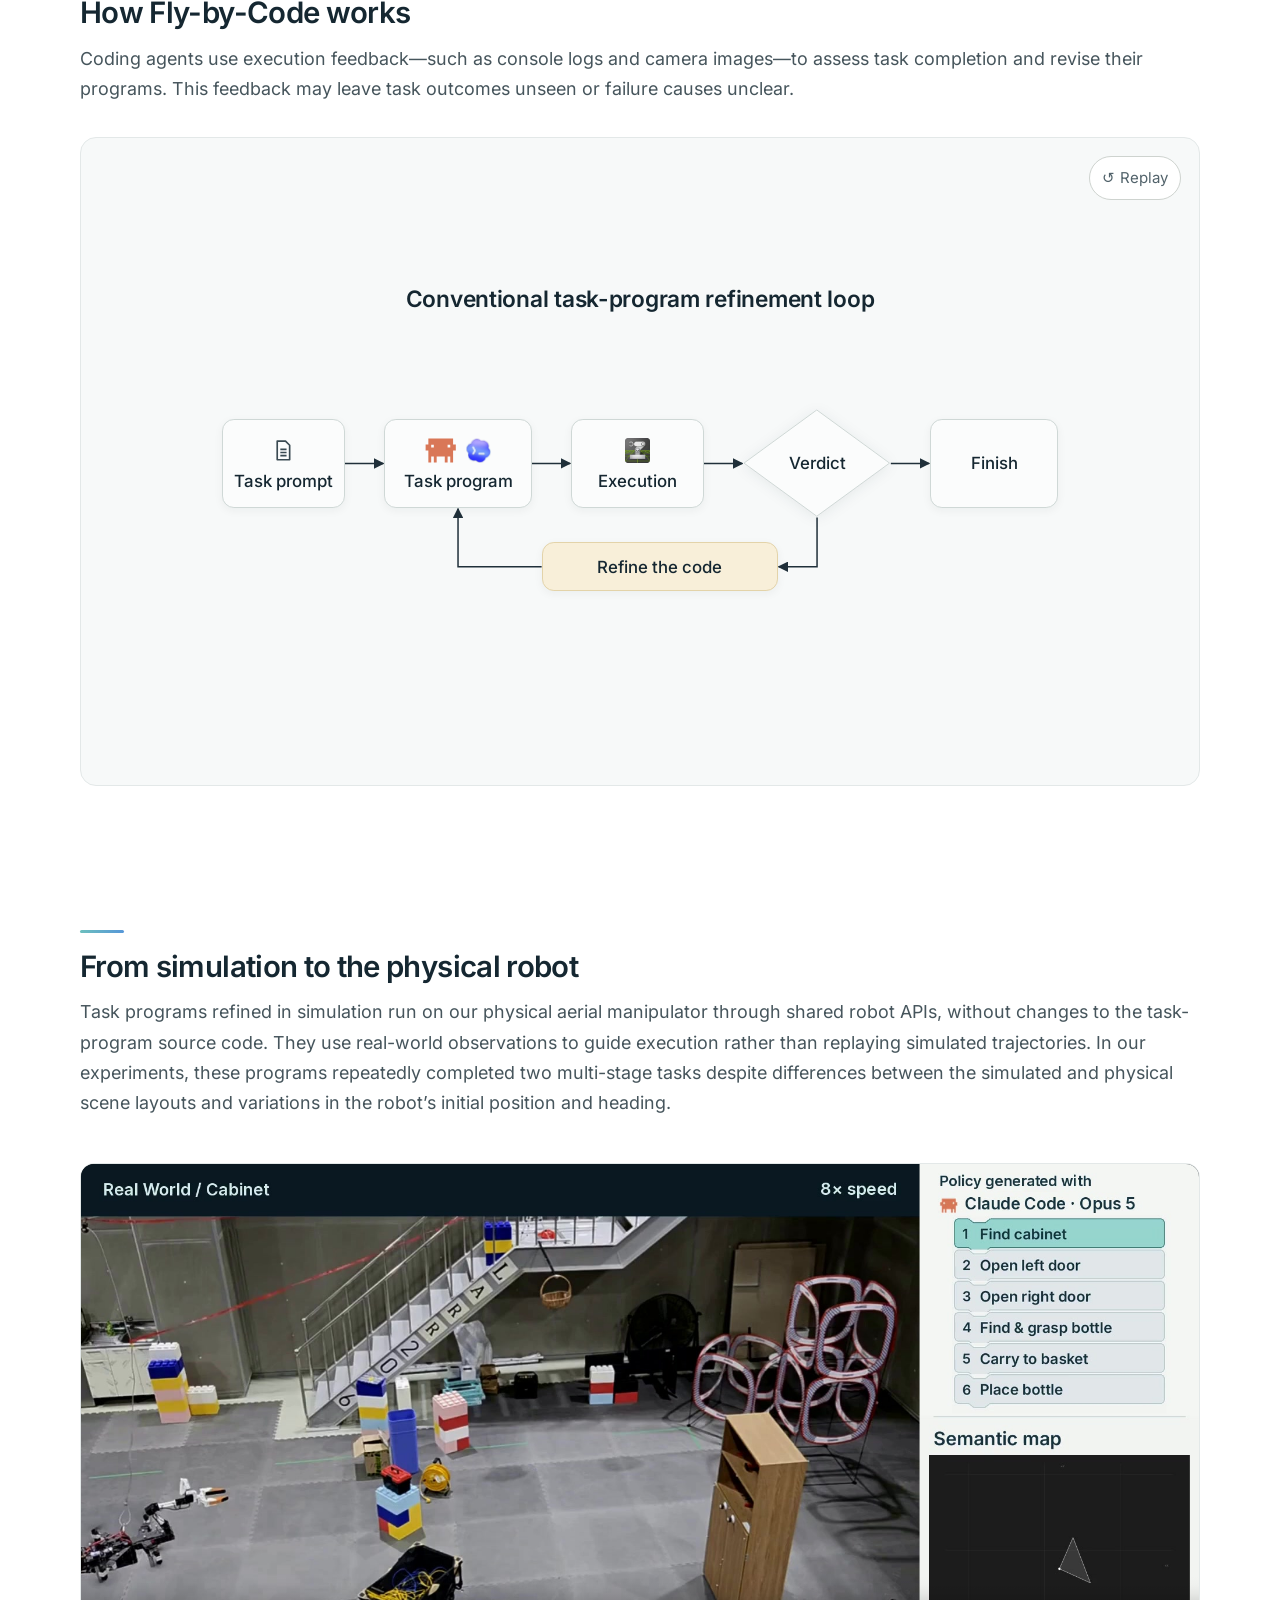
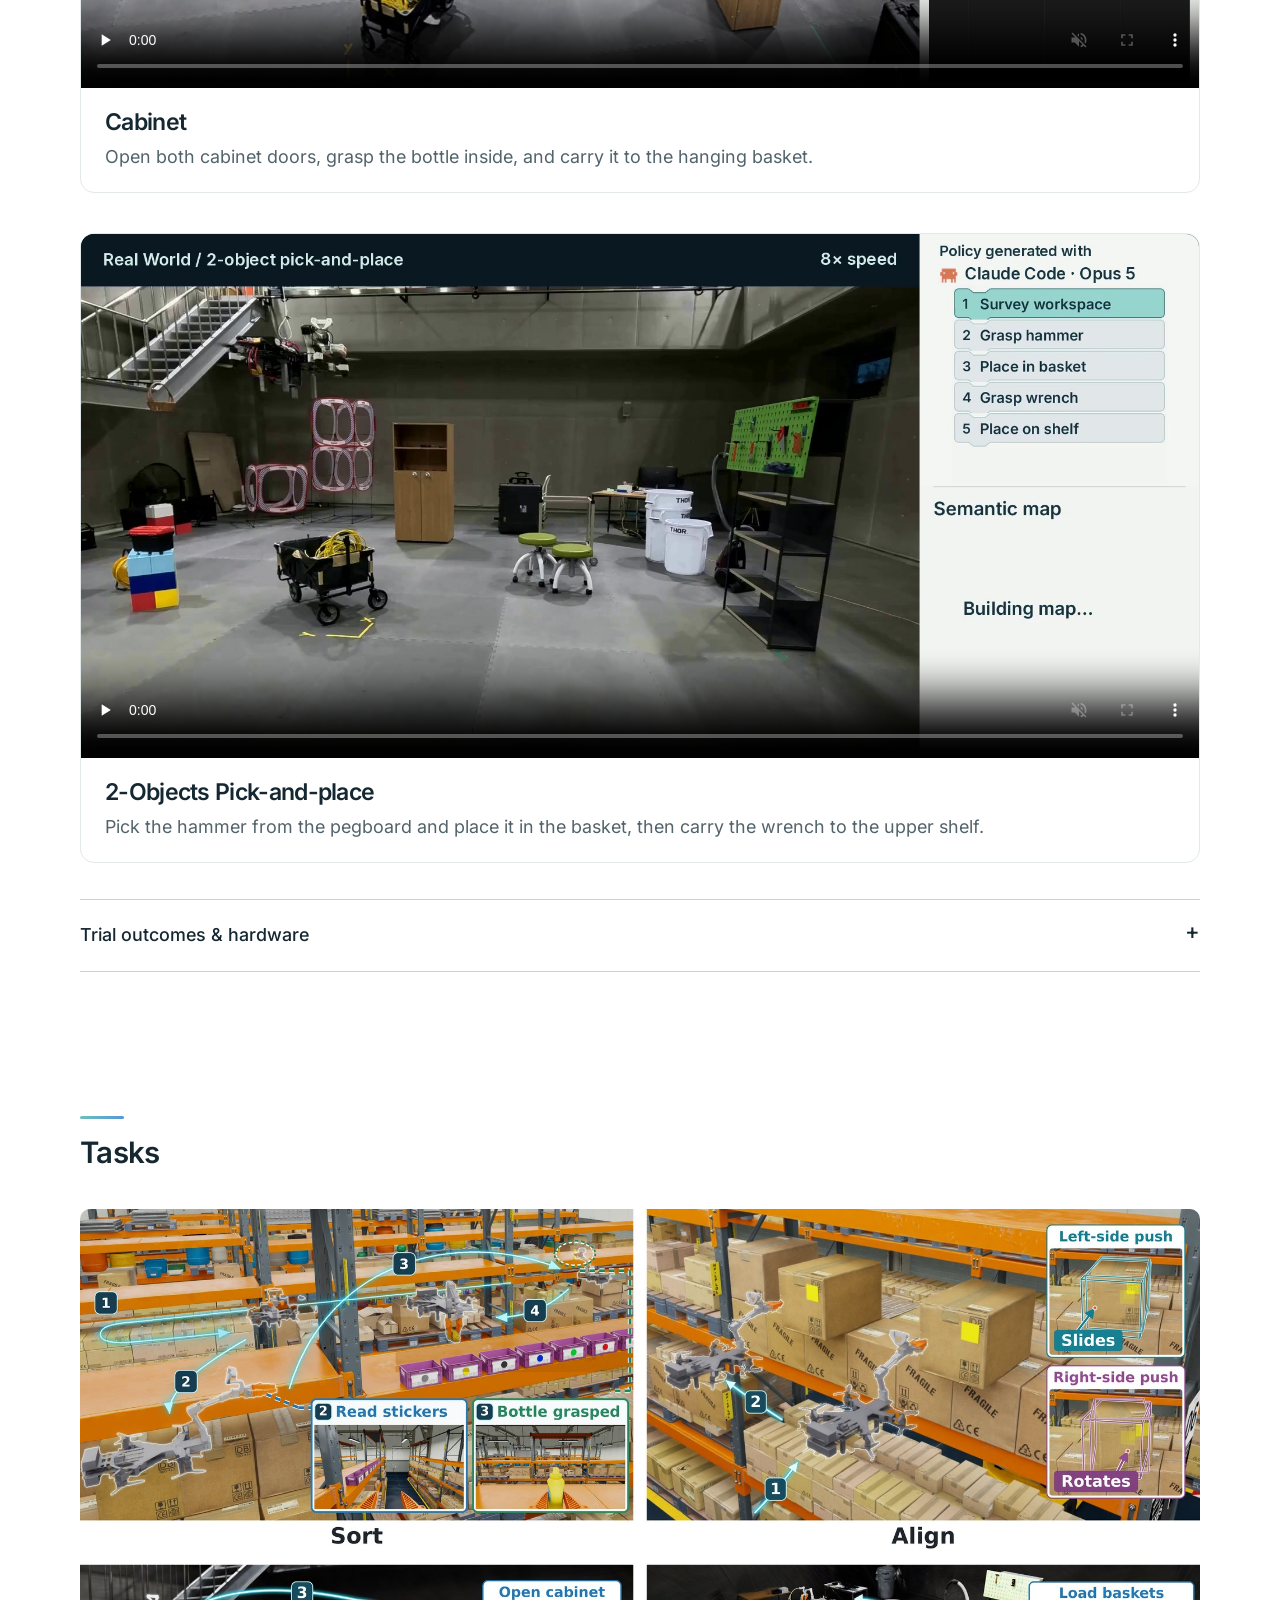
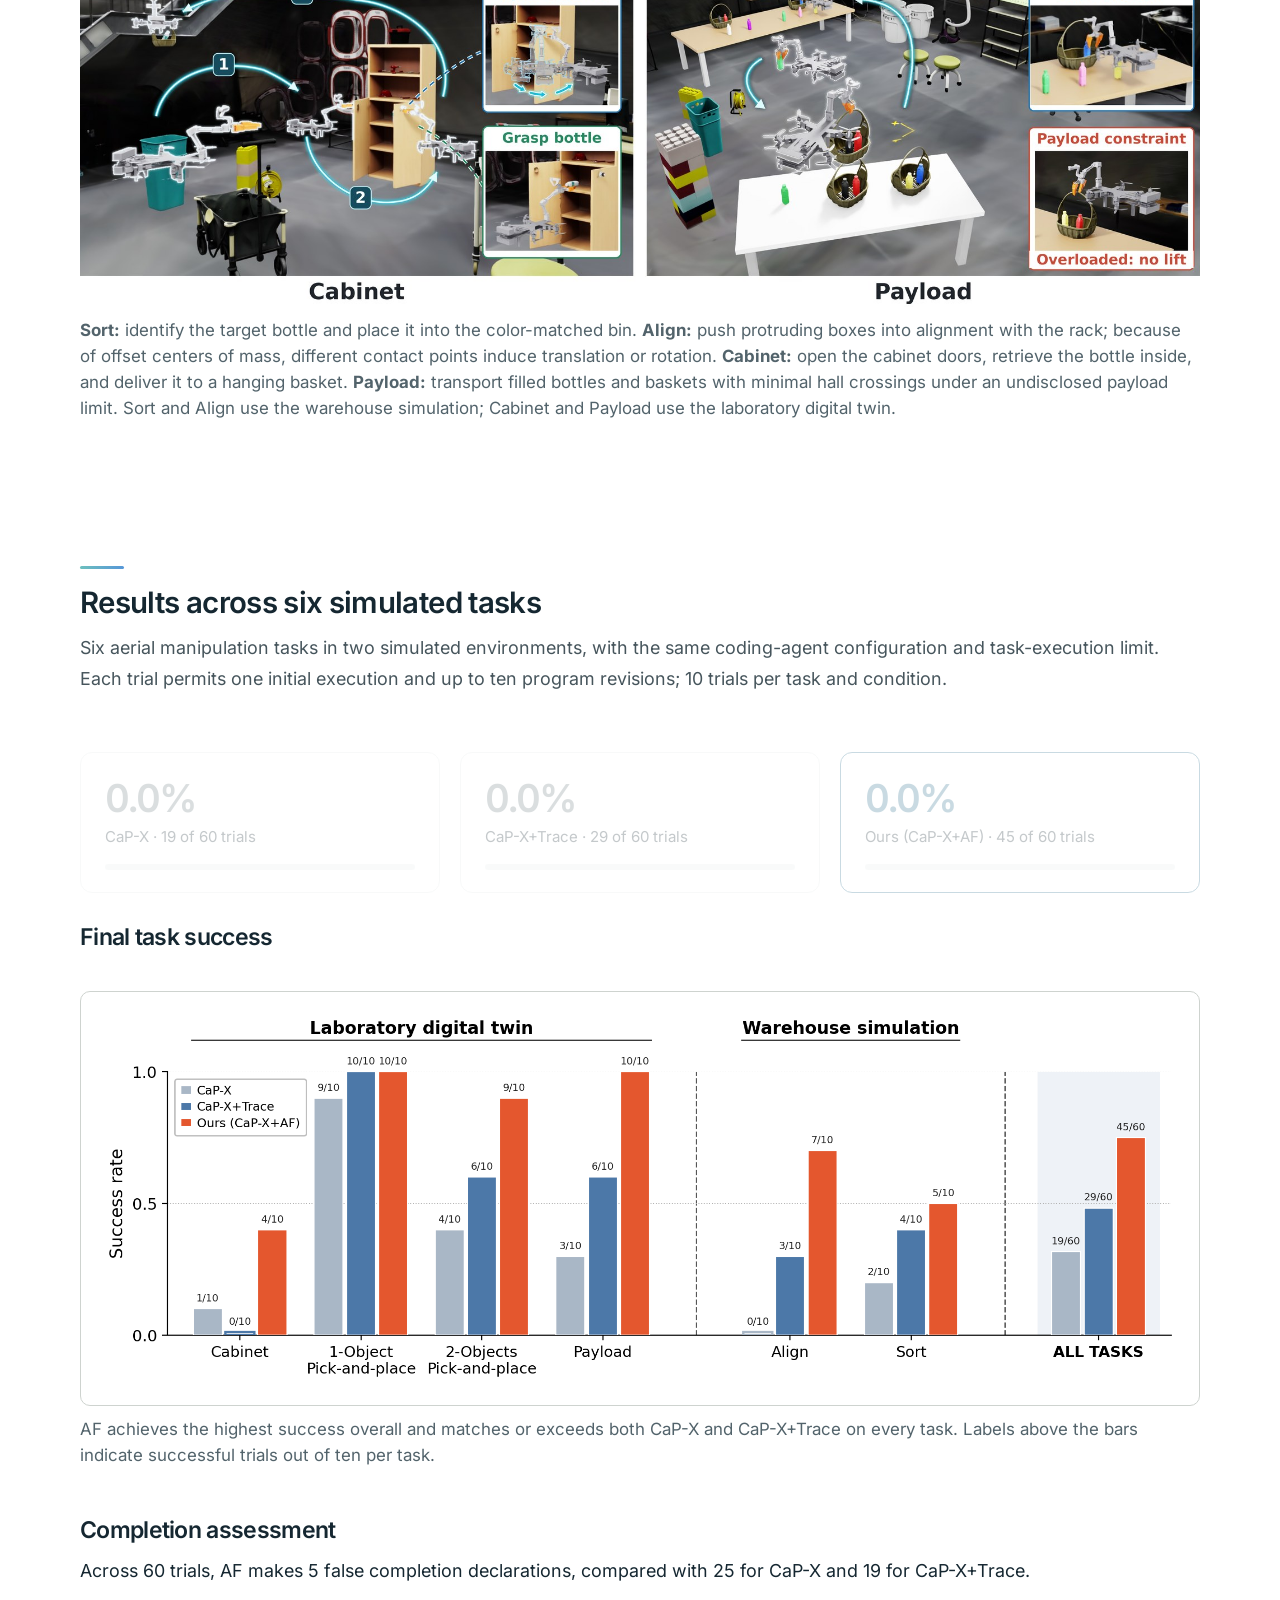
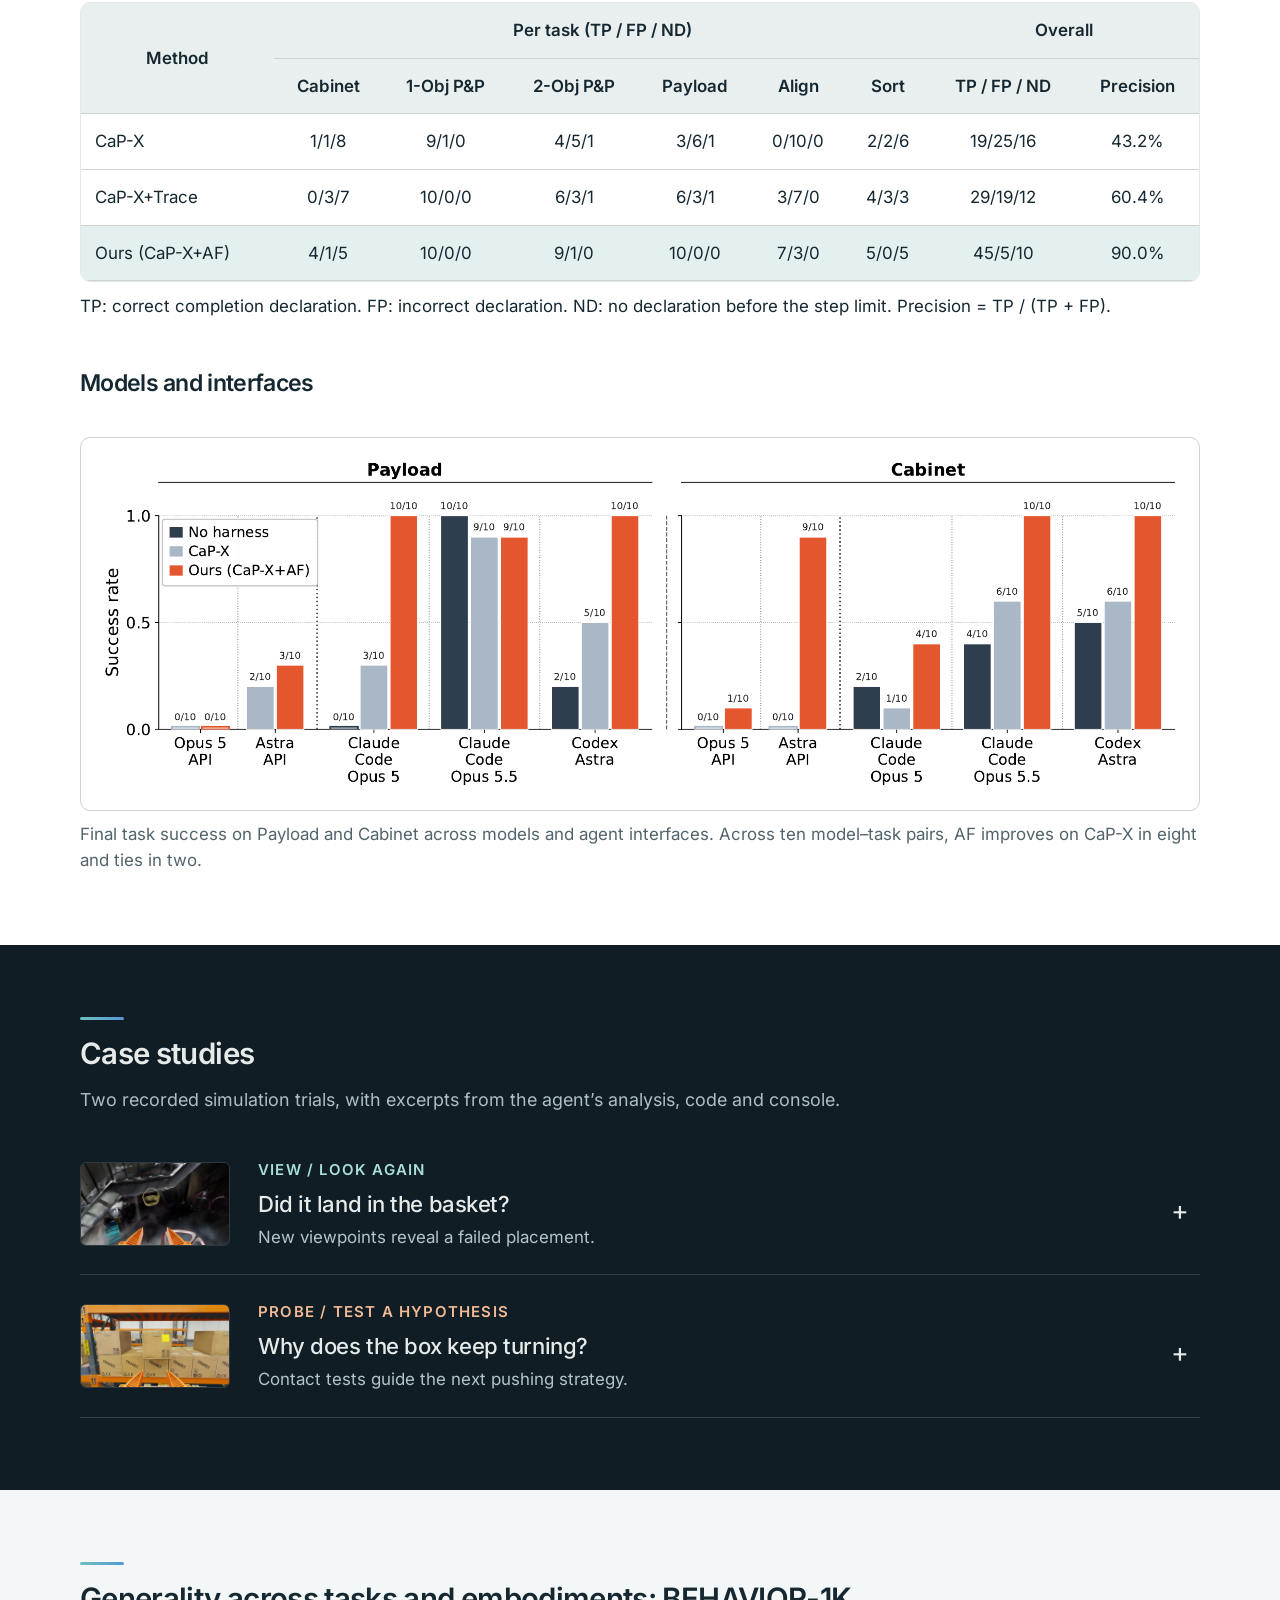
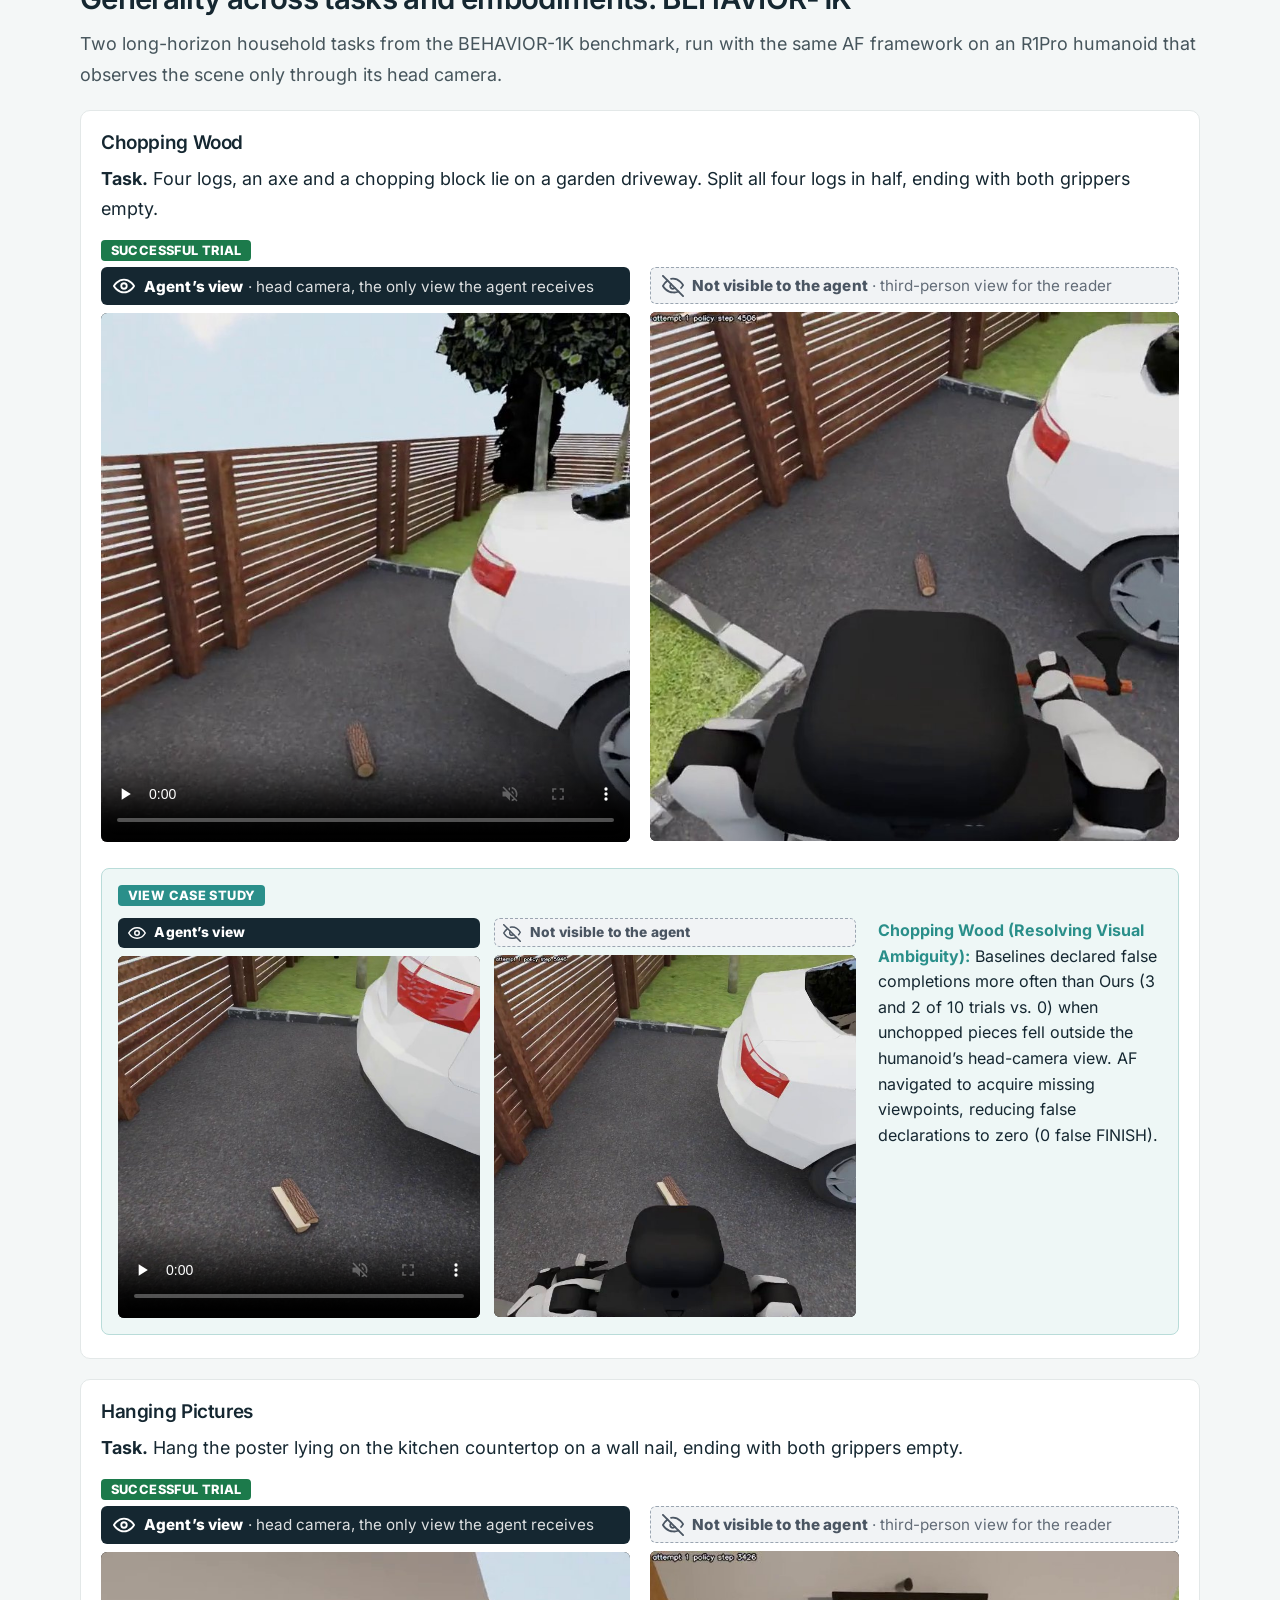
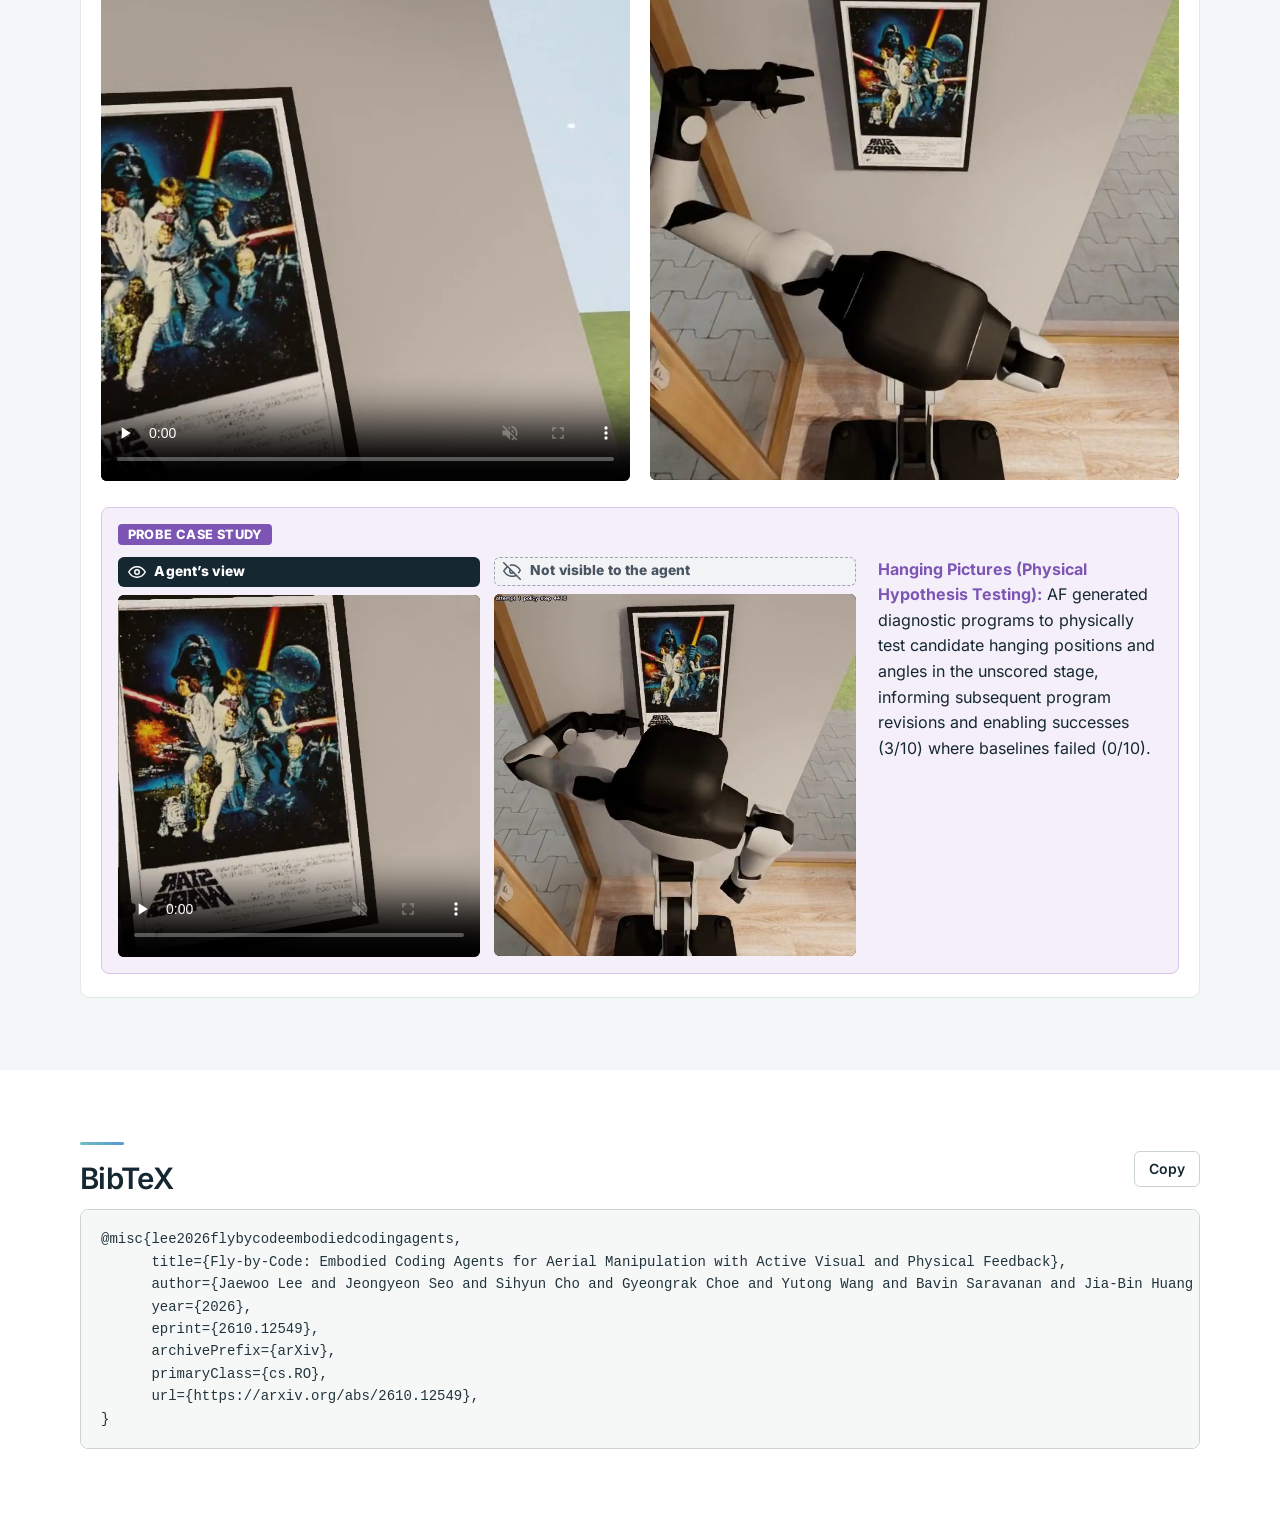
==== commit 2028adcd: "Add BEHAVIOR-1K section: Chopping Wood and Hanging Pictures Successful trials and View / Probe case " ====
--- a/index.html
+++ b/index.html
@@ -5,7 +5,6 @@
   <meta name="viewport" content="width=device-width, initial-scale=1">
   <meta name="description" content="From natural-language instructions to real-world aerial manipulation. Fly-by-Code uses executable diagnosis to help embodied coding agents inspect, test, and refine robot programs.">
   <meta name="theme-color" content="#101d25">
-  <meta name="robots" content="noindex, nofollow">
   <link rel="canonical" href="https://fly-by-code.github.io/">
   <meta property="og:title" content="Fly-by-Code — From code to flight">
   <meta property="og:description" content="Embodied coding agents for aerial manipulation with active visual and physical feedback.">
@@ -20,6 +19,7 @@
   <link rel="stylesheet" href="static/css/home.css?v=20261006-footer-credit">
   <link rel="stylesheet" href="static/css/aspire.css?v=20261012-bibtex">
   <link rel="stylesheet" href="static/css/responsive.css?v=20261008-feedback6">
+  <link rel="stylesheet" href="static/css/b1k.css?v=20261117">
   <script src="static/js/flight.js?v=20261008-feedback6" type="module"></script>
   <noscript><style>[role="tabpanel"][hidden]{display:block!important}[role="tablist"],#hero-toggle{display:none}</style></noscript>
 </head>
@@ -32,6 +32,7 @@
     <a href="#tasks">Tasks</a>
     <a href="#results">Results</a>
     <a href="#case-studies">Case studies</a>
+    <a href="#behavior-1k">BEHAVIOR-1K</a>
     <a href="#bibtex">BibTeX</a>
   </nav>
   <main>
@@ -358,6 +359,98 @@
       </div>
     </div></section>
 
+    <section class="ax-section" id="behavior-1k" aria-labelledby="b1k-title"><div class="ax-wrap">
+      <h2 id="b1k-title">Generality across tasks and embodiments: BEHAVIOR-1K</h2>
+      <p class="ax-lead">Two long-horizon household tasks from the BEHAVIOR-1K benchmark, run with the same AF framework on an R1Pro
+        humanoid that observes the scene only through its head camera.</p>
+
+      <div class="b1k-card">
+        <h3>Chopping Wood</h3>
+        <p class="b1k-task"><b>Task.</b> Four logs, an axe and a chopping block lie on a garden driveway. Split all four
+          logs in half, ending with both grippers empty.</p>
+        <div class="b1k-block">
+          <span class="b1k-phase ok">Successful trial</span>
+          <div class="b1k-pair" data-sync>
+            <figure class="b1k-cam agent">
+              <div class="cam-label agent"><svg viewBox="0 0 24 24" fill="none" stroke="currentColor" stroke-width="2" stroke-linecap="round" stroke-linejoin="round" aria-hidden="true"><path d="M1 12s4-7 11-7 11 7 11 7-4 7-11 7S1 12 1 12z"/><circle cx="12" cy="12" r="3"/></svg><span><b>Agent&rsquo;s view</b> <span class="sub">&middot; head camera, the only view the agent receives</span></span></div>
+              <video controls muted playsinline preload="none" width="720" height="720" poster="static/images/poster_b1k_chop_success_head.jpg" aria-label="Head-camera view: the humanoid grasps the axe and splits the logs on the driveway.">
+                <source src="static/videos/b1k_chop_success_head.mp4" type="video/mp4"></video>
+            </figure>
+            <figure class="b1k-cam observer">
+              <div class="cam-label observer"><svg viewBox="0 0 24 24" fill="none" stroke="currentColor" stroke-width="2" stroke-linecap="round" stroke-linejoin="round" aria-hidden="true"><path d="M17.94 17.94A10.07 10.07 0 0 1 12 19c-7 0-11-7-11-7a18.45 18.45 0 0 1 5.06-5.94"/><path d="M9.9 4.24A9.12 9.12 0 0 1 12 4c7 0 11 7 11 7a18.5 18.5 0 0 1-2.16 3.19"/><path d="M14.12 14.12a3 3 0 1 1-4.24-4.24"/><line x1="1" y1="1" x2="23" y2="23"/></svg><span><b>Not visible to the agent</b> <span class="sub">&middot; third-person view for the reader</span></span></div>
+              <video muted playsinline preload="none" width="720" height="720" poster="static/images/poster_b1k_chop_success_3rd.jpg" aria-label="Third-person view of the same run, played in sync with the head-camera video.">
+                <source src="static/videos/b1k_chop_success_3rd.mp4" type="video/mp4"></video>
+            </figure>
+          </div>
+        </div>
+        <div class="b1k-block b1k-case view">
+          <span class="b1k-phase">View case study</span>
+          <div class="b1k-af">
+            <div class="b1k-pair tight" data-sync>
+              <figure class="b1k-cam agent">
+                <div class="cam-label agent"><svg viewBox="0 0 24 24" fill="none" stroke="currentColor" stroke-width="2" stroke-linecap="round" stroke-linejoin="round" aria-hidden="true"><path d="M1 12s4-7 11-7 11 7 11 7-4 7-11 7S1 12 1 12z"/><circle cx="12" cy="12" r="3"/></svg><span><b>Agent&rsquo;s view</b></span></div>
+                <video controls muted playsinline preload="none" width="720" height="720" poster="static/images/poster_b1k_chop_view_head.jpg" aria-label="Head-camera view of the diagnostic program: the humanoid drives to each log site and looks down at the pieces.">
+                  <source src="static/videos/b1k_chop_view_head.mp4" type="video/mp4"></video>
+              </figure>
+              <figure class="b1k-cam observer">
+                <div class="cam-label observer"><svg viewBox="0 0 24 24" fill="none" stroke="currentColor" stroke-width="2" stroke-linecap="round" stroke-linejoin="round" aria-hidden="true"><path d="M17.94 17.94A10.07 10.07 0 0 1 12 19c-7 0-11-7-11-7a18.45 18.45 0 0 1 5.06-5.94"/><path d="M9.9 4.24A9.12 9.12 0 0 1 12 4c7 0 11 7 11 7a18.5 18.5 0 0 1-2.16 3.19"/><path d="M14.12 14.12a3 3 0 1 1-4.24-4.24"/><line x1="1" y1="1" x2="23" y2="23"/></svg><span><b>Not visible to the agent</b></span></div>
+                <video muted playsinline preload="none" width="720" height="720" poster="static/images/poster_b1k_chop_view_3rd.jpg" aria-label="Third-person view of the diagnostic program, played in sync.">
+                  <source src="static/videos/b1k_chop_view_3rd.mp4" type="video/mp4"></video>
+              </figure>
+            </div>
+            <div class="b1k-text">
+              <p><b>Chopping Wood (Resolving Visual Ambiguity):</b> Baselines declared false completions more often than Ours
+                (3 and 2 of 10 trials vs. 0) when unchopped pieces fell outside the humanoid&rsquo;s head-camera view. AF navigated
+                to acquire missing viewpoints, reducing false declarations to zero (0 false FINISH).</p>
+            </div>
+          </div>
+        </div>
+      </div>
+
+      <div class="b1k-card">
+        <h3>Hanging Pictures</h3>
+        <p class="b1k-task"><b>Task.</b> Hang the poster lying on the kitchen countertop on a wall nail, ending with both
+          grippers empty.</p>
+        <div class="b1k-block">
+          <span class="b1k-phase ok">Successful trial</span>
+          <div class="b1k-pair" data-sync>
+            <figure class="b1k-cam agent">
+              <div class="cam-label agent"><svg viewBox="0 0 24 24" fill="none" stroke="currentColor" stroke-width="2" stroke-linecap="round" stroke-linejoin="round" aria-hidden="true"><path d="M1 12s4-7 11-7 11 7 11 7-4 7-11 7S1 12 1 12z"/><circle cx="12" cy="12" r="3"/></svg><span><b>Agent&rsquo;s view</b> <span class="sub">&middot; head camera, the only view the agent receives</span></span></div>
+              <video controls muted playsinline preload="none" width="720" height="720" poster="static/images/poster_b1k_poster_success_head.jpg" aria-label="Head-camera view: the humanoid carries the poster to the wall and hangs it on the nail.">
+                <source src="static/videos/b1k_poster_success_head.mp4" type="video/mp4"></video>
+            </figure>
+            <figure class="b1k-cam observer">
+              <div class="cam-label observer"><svg viewBox="0 0 24 24" fill="none" stroke="currentColor" stroke-width="2" stroke-linecap="round" stroke-linejoin="round" aria-hidden="true"><path d="M17.94 17.94A10.07 10.07 0 0 1 12 19c-7 0-11-7-11-7a18.45 18.45 0 0 1 5.06-5.94"/><path d="M9.9 4.24A9.12 9.12 0 0 1 12 4c7 0 11 7 11 7a18.5 18.5 0 0 1-2.16 3.19"/><path d="M14.12 14.12a3 3 0 1 1-4.24-4.24"/><line x1="1" y1="1" x2="23" y2="23"/></svg><span><b>Not visible to the agent</b> <span class="sub">&middot; third-person view for the reader</span></span></div>
+              <video muted playsinline preload="none" width="720" height="720" poster="static/images/poster_b1k_poster_success_3rd.jpg" aria-label="Third-person view of the same run, played in sync with the head-camera video.">
+                <source src="static/videos/b1k_poster_success_3rd.mp4" type="video/mp4"></video>
+            </figure>
+          </div>
+        </div>
+        <div class="b1k-block b1k-case probe">
+          <span class="b1k-phase">Probe case study</span>
+          <div class="b1k-af">
+            <div class="b1k-pair tight" data-sync>
+              <figure class="b1k-cam agent">
+                <div class="cam-label agent"><svg viewBox="0 0 24 24" fill="none" stroke="currentColor" stroke-width="2" stroke-linecap="round" stroke-linejoin="round" aria-hidden="true"><path d="M1 12s4-7 11-7 11 7 11 7-4 7-11 7S1 12 1 12z"/><circle cx="12" cy="12" r="3"/></svg><span><b>Agent&rsquo;s view</b></span></div>
+                <video controls muted playsinline preload="none" width="720" height="720" poster="static/images/poster_b1k_poster_probe_head.jpg" aria-label="Head-camera view of the diagnostic program: holding the poster, the humanoid presses its top edge onto the nail at several tilts, then releases it.">
+                  <source src="static/videos/b1k_poster_probe_head.mp4" type="video/mp4"></video>
+              </figure>
+              <figure class="b1k-cam observer">
+                <div class="cam-label observer"><svg viewBox="0 0 24 24" fill="none" stroke="currentColor" stroke-width="2" stroke-linecap="round" stroke-linejoin="round" aria-hidden="true"><path d="M17.94 17.94A10.07 10.07 0 0 1 12 19c-7 0-11-7-11-7a18.45 18.45 0 0 1 5.06-5.94"/><path d="M9.9 4.24A9.12 9.12 0 0 1 12 4c7 0 11 7 11 7a18.5 18.5 0 0 1-2.16 3.19"/><path d="M14.12 14.12a3 3 0 1 1-4.24-4.24"/><line x1="1" y1="1" x2="23" y2="23"/></svg><span><b>Not visible to the agent</b></span></div>
+                <video muted playsinline preload="none" width="720" height="720" poster="static/images/poster_b1k_poster_probe_3rd.jpg" aria-label="Third-person view of the diagnostic program, played in sync.">
+                  <source src="static/videos/b1k_poster_probe_3rd.mp4" type="video/mp4"></video>
+              </figure>
+            </div>
+            <div class="b1k-text">
+              <p><b>Hanging Pictures (Physical Hypothesis Testing):</b> AF generated diagnostic programs to physically test
+                candidate hanging positions and angles in the unscored stage, informing subsequent program revisions and enabling
+                successes (3/10) where baselines failed (0/10).</p>
+            </div>
+          </div>
+        </div>
+      </div>
+    </div></section>
+
     <section class="ax-section" id="bibtex" aria-labelledby="bibtex-title"><div class="ax-wrap">
       <div class="ax-bib-head"><h2 id="bibtex-title">BibTeX</h2><button class="ax-bib-copy" type="button" data-copy="bibtex-code">Copy</button></div>
       <pre class="ax-bib"><code id="bibtex-code">@misc{lee2026flybycodeembodiedcodingagents,
@@ -375,6 +468,7 @@
   <script src="static/js/overview.js?v=20261008-sharpcap" defer></script>
   <script src="static/js/side-nav.js?v=20261008" defer></script>
   <script src="static/js/results-stats.js?v=1" defer></script>
+  <script src="static/js/b1k-sync.js?v=20261117" defer></script>
   <script>
     document.querySelectorAll('.ax-bib-copy').forEach(b => b.addEventListener('click', async () => {
       try { await navigator.clipboard.writeText(document.getElementById(b.dataset.copy).textContent); b.textContent = 'Copied'; }
--- a/static/css/b1k.css
+++ b/static/css/b1k.css
@@ -0,0 +1,41 @@
+/* BEHAVIOR-1K section: the anonymous page's layout, in this page's tokens
+   (Inter, --ink, View #2a8f8a, Probe #7d55b5). */
+#behavior-1k{background:#f4f7f7}
+.b1k-card{background:#fff;border:1px solid #e3e8e8;border-radius:10px;padding:1.25rem;margin-top:1.25rem}
+.b1k-card h3{font-size:1.18rem;font-weight:600;letter-spacing:-.02em;margin:0 0 .6rem;color:var(--ink)}
+.ax-section .b1k-task{margin:.1rem 0 1rem}
+.b1k-block{margin:0 0 1.6rem}
+.b1k-block:last-child{margin-bottom:.2rem}
+.b1k-phase{display:inline-block;margin:0 0 .4rem;padding:.18rem .6rem;border-radius:4px;color:#fff;
+  font-size:.8rem;font-weight:800;letter-spacing:.03em;text-transform:uppercase}
+.b1k-phase.ok{background:#1c7a4b}
+
+/* two synchronised cameras */
+.b1k-pair{display:grid;grid-template-columns:repeat(2,minmax(0,1fr));gap:1.25rem}
+.b1k-pair.tight{gap:.9rem}
+.b1k-cam{margin:0}
+.b1k-cam video{display:block;width:100%;height:auto;aspect-ratio:1/1;border-radius:6px;background:#000}
+.b1k-cam.observer video{cursor:pointer}
+.cam-label{display:flex;align-items:center;gap:.55rem;margin-bottom:.5rem;padding:.5rem .75rem;border-radius:6px;font-size:.95rem;line-height:1.3}
+.cam-label svg{flex:0 0 auto;width:22px;height:22px}
+.cam-label b{font-weight:800;letter-spacing:.01em}
+.cam-label .sub{opacity:.85}
+.cam-label.agent{background:var(--ink);color:#fff}
+.cam-label.observer{background:#f1f3f5;color:#4a5562;border:1.5px dashed #9aa5b1;padding:calc(.5rem - 1.5px) calc(.75rem - 1.5px)}
+.b1k-pair.tight .cam-label{font-size:.86rem;padding:.38rem .6rem}
+.b1k-pair.tight .cam-label.observer{padding:calc(.38rem - 1.5px) calc(.6rem - 1.5px)}
+.b1k-pair.tight .cam-label svg{width:18px;height:18px}
+
+/* View / Probe case studies */
+.b1k-case{border-radius:8px;padding:1rem}
+.b1k-case.view{background:#eef7f6;border:1px solid #b9dcd9}
+.b1k-case.probe{background:#f4eff9;border:1px solid #d6c6ea}
+.b1k-case .b1k-phase{margin-bottom:.75rem}
+.b1k-case.view .b1k-phase{background:#2a8f8a}
+.b1k-case.probe .b1k-phase{background:#7d55b5}
+.b1k-af{display:grid;grid-template-columns:minmax(0,2.6fr) minmax(0,1fr);gap:1.4rem;align-items:start}
+.ax-section .b1k-text p{margin:0;font-size:1rem;line-height:1.6;color:var(--ink)}
+.b1k-case.view .b1k-text b{color:#2a8f8a}
+.b1k-case.probe .b1k-text b{color:#7d55b5}
+@media(max-width:900px){.b1k-af{grid-template-columns:1fr}}
+@media(max-width:560px){.b1k-pair{grid-template-columns:1fr}}
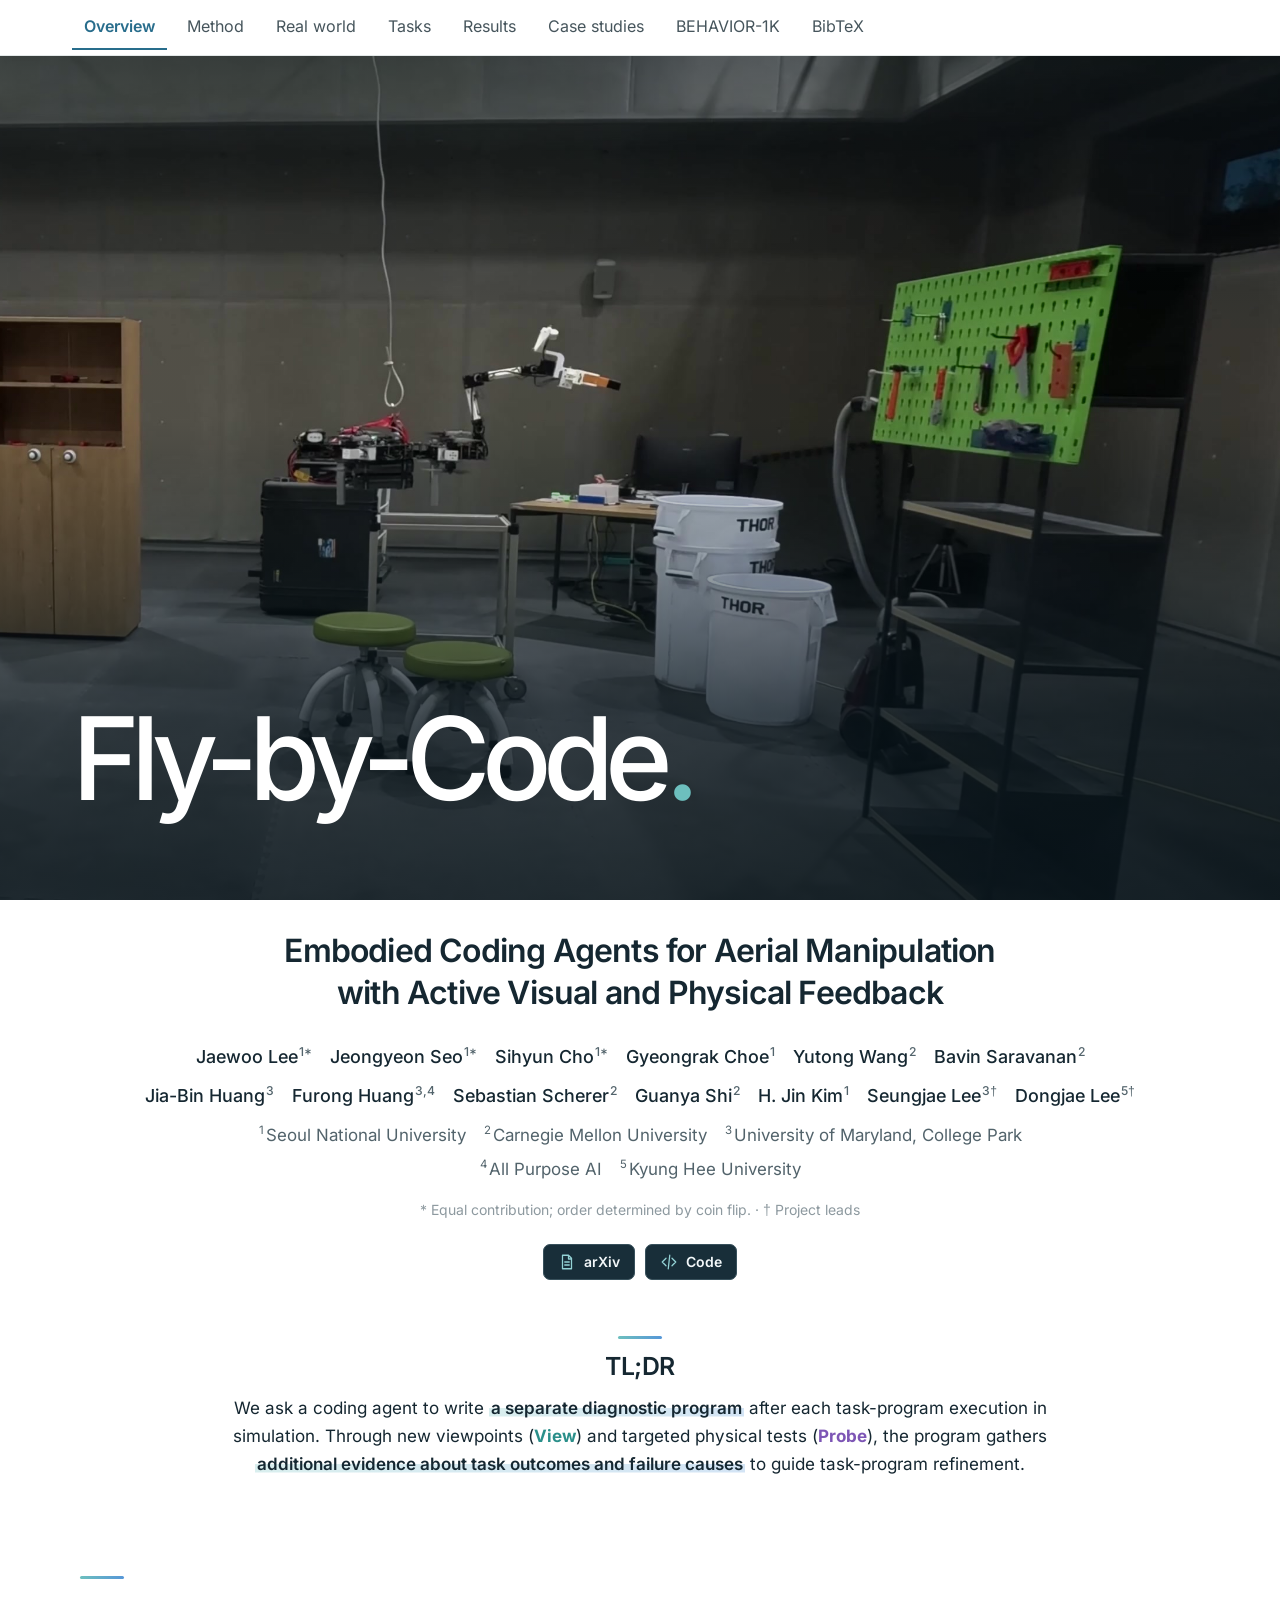
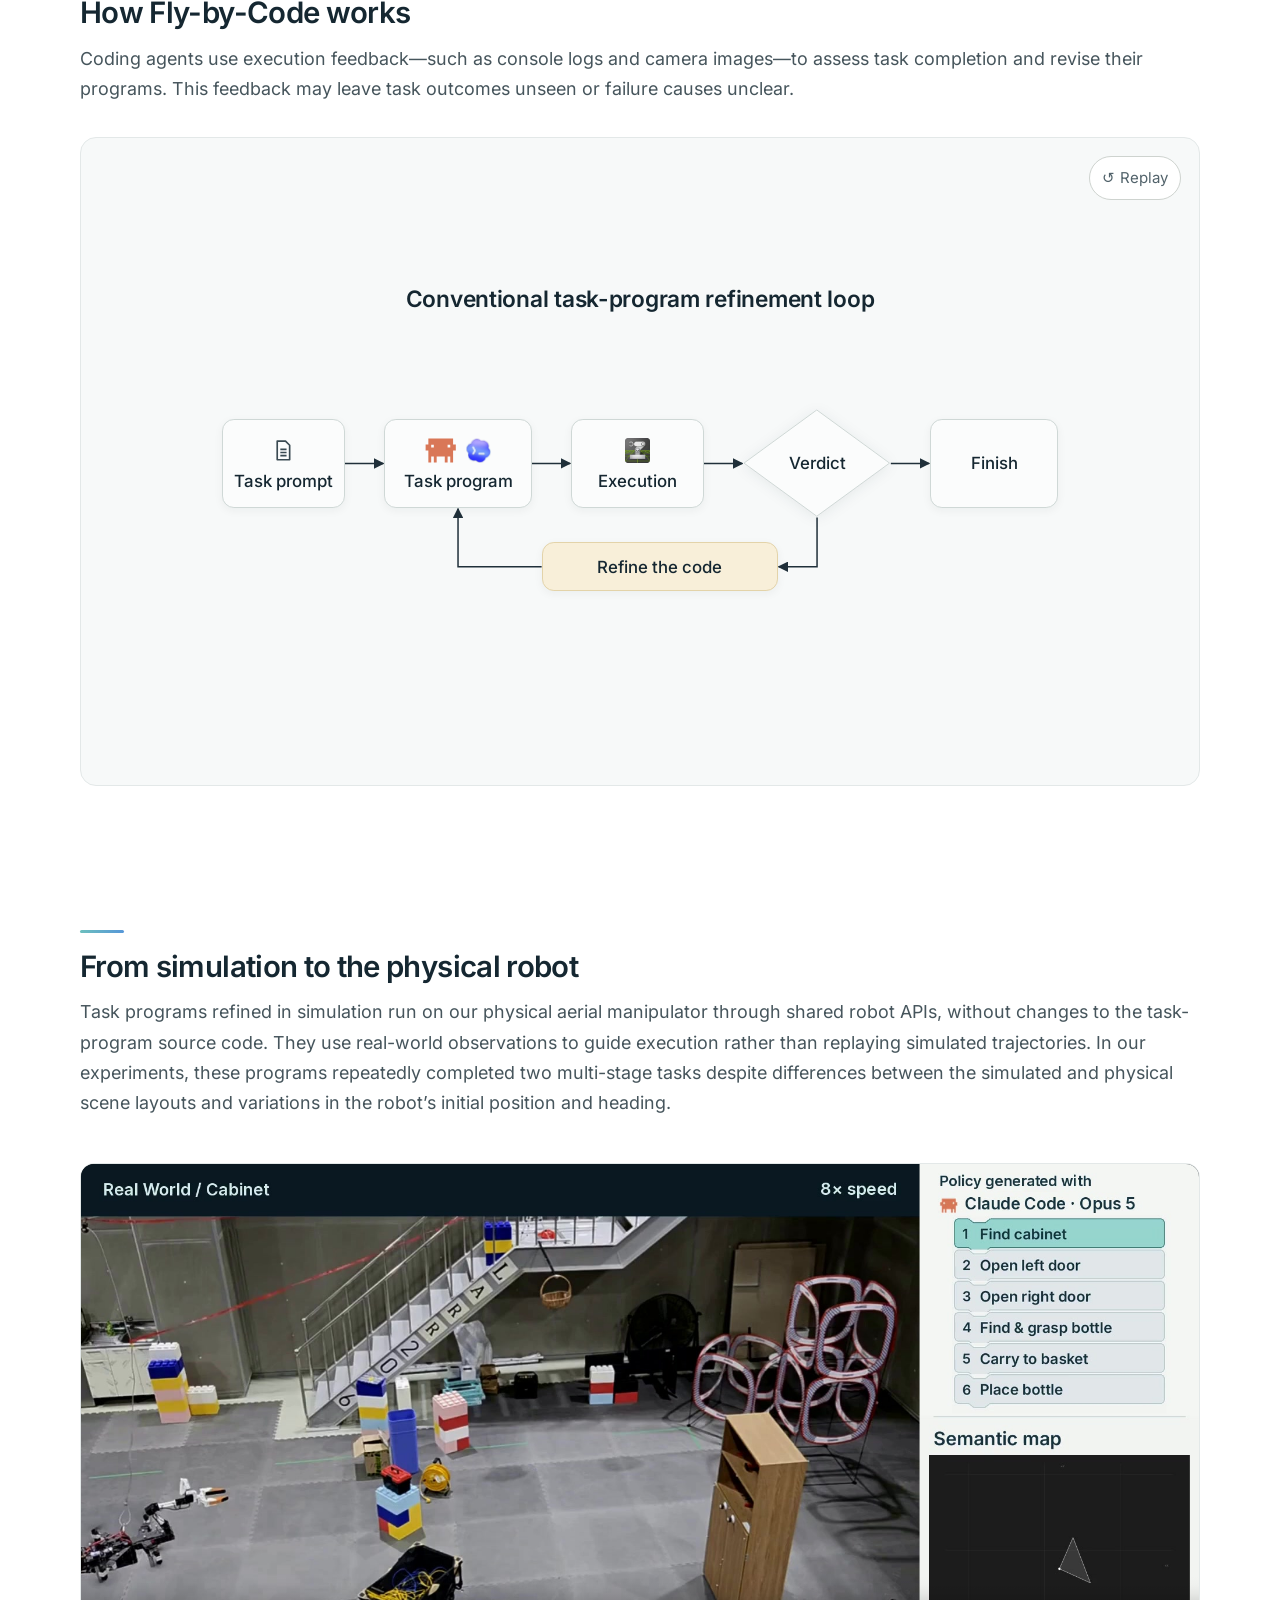
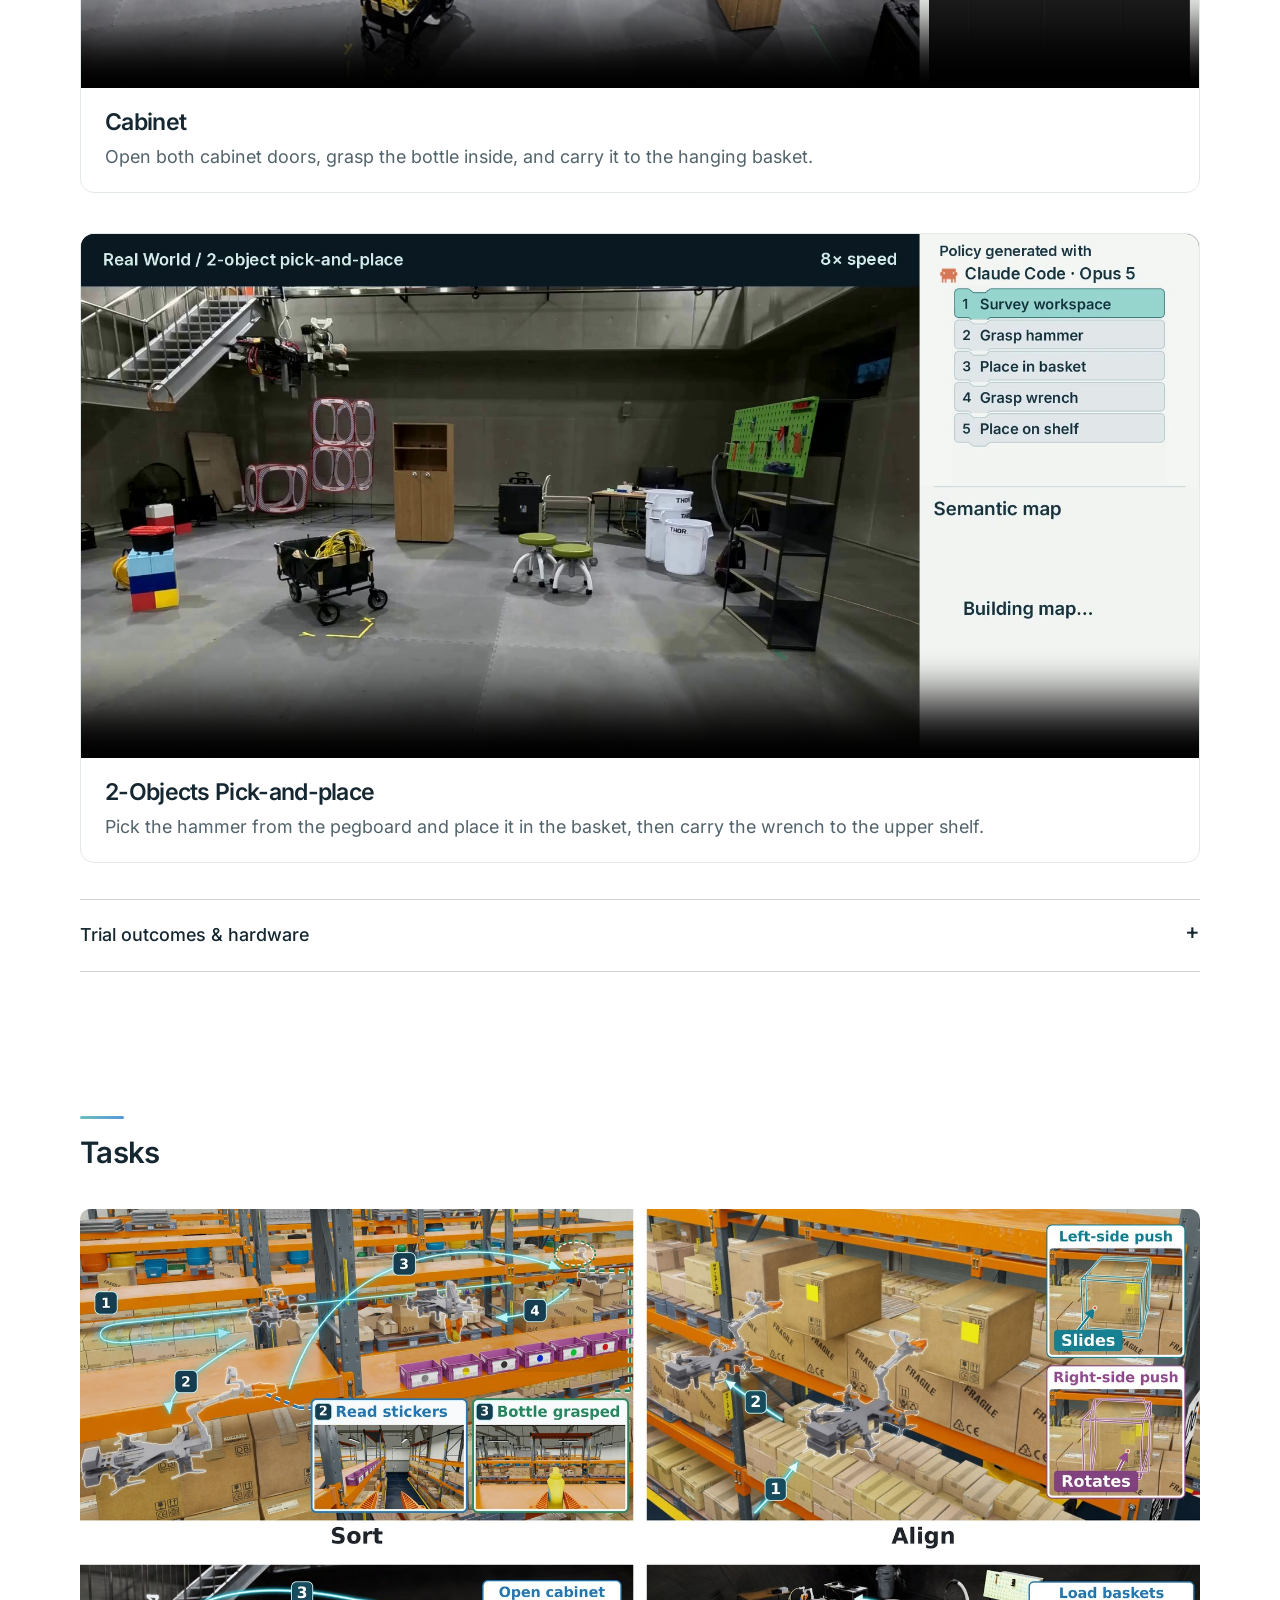
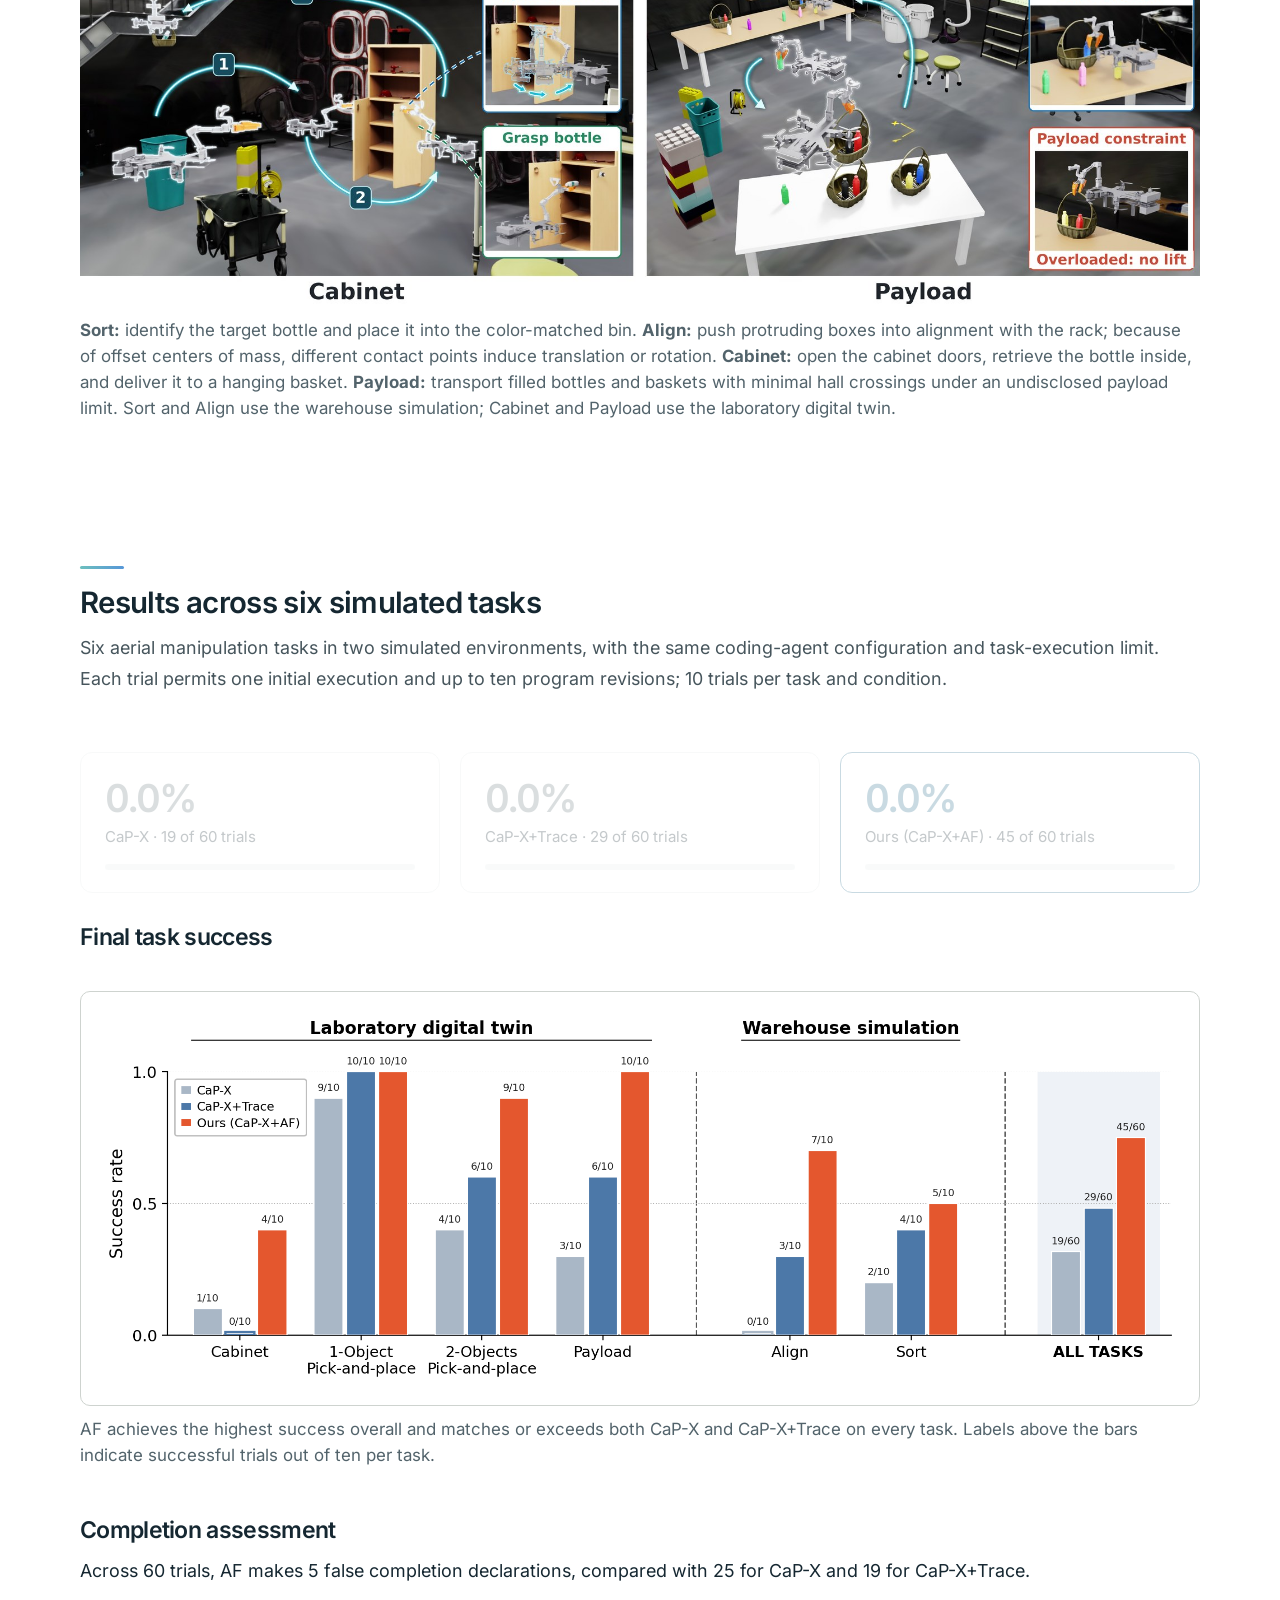
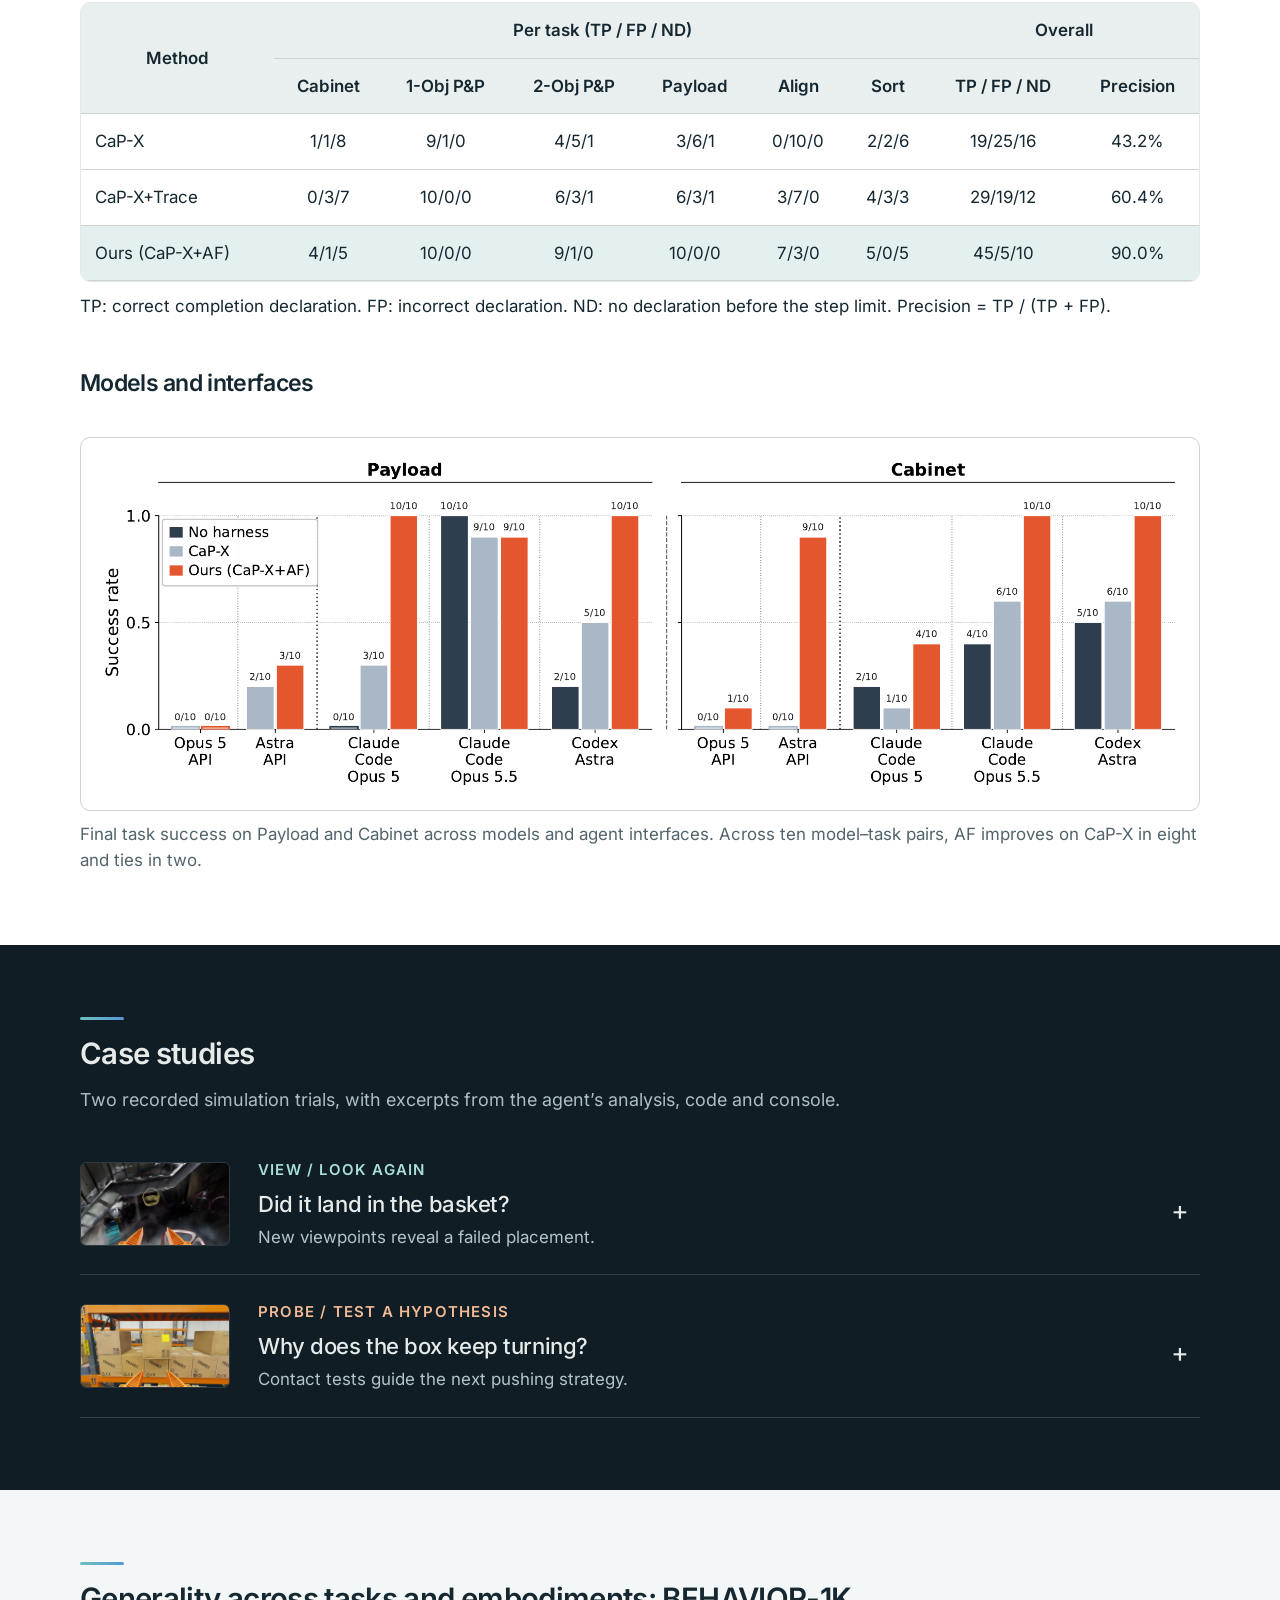
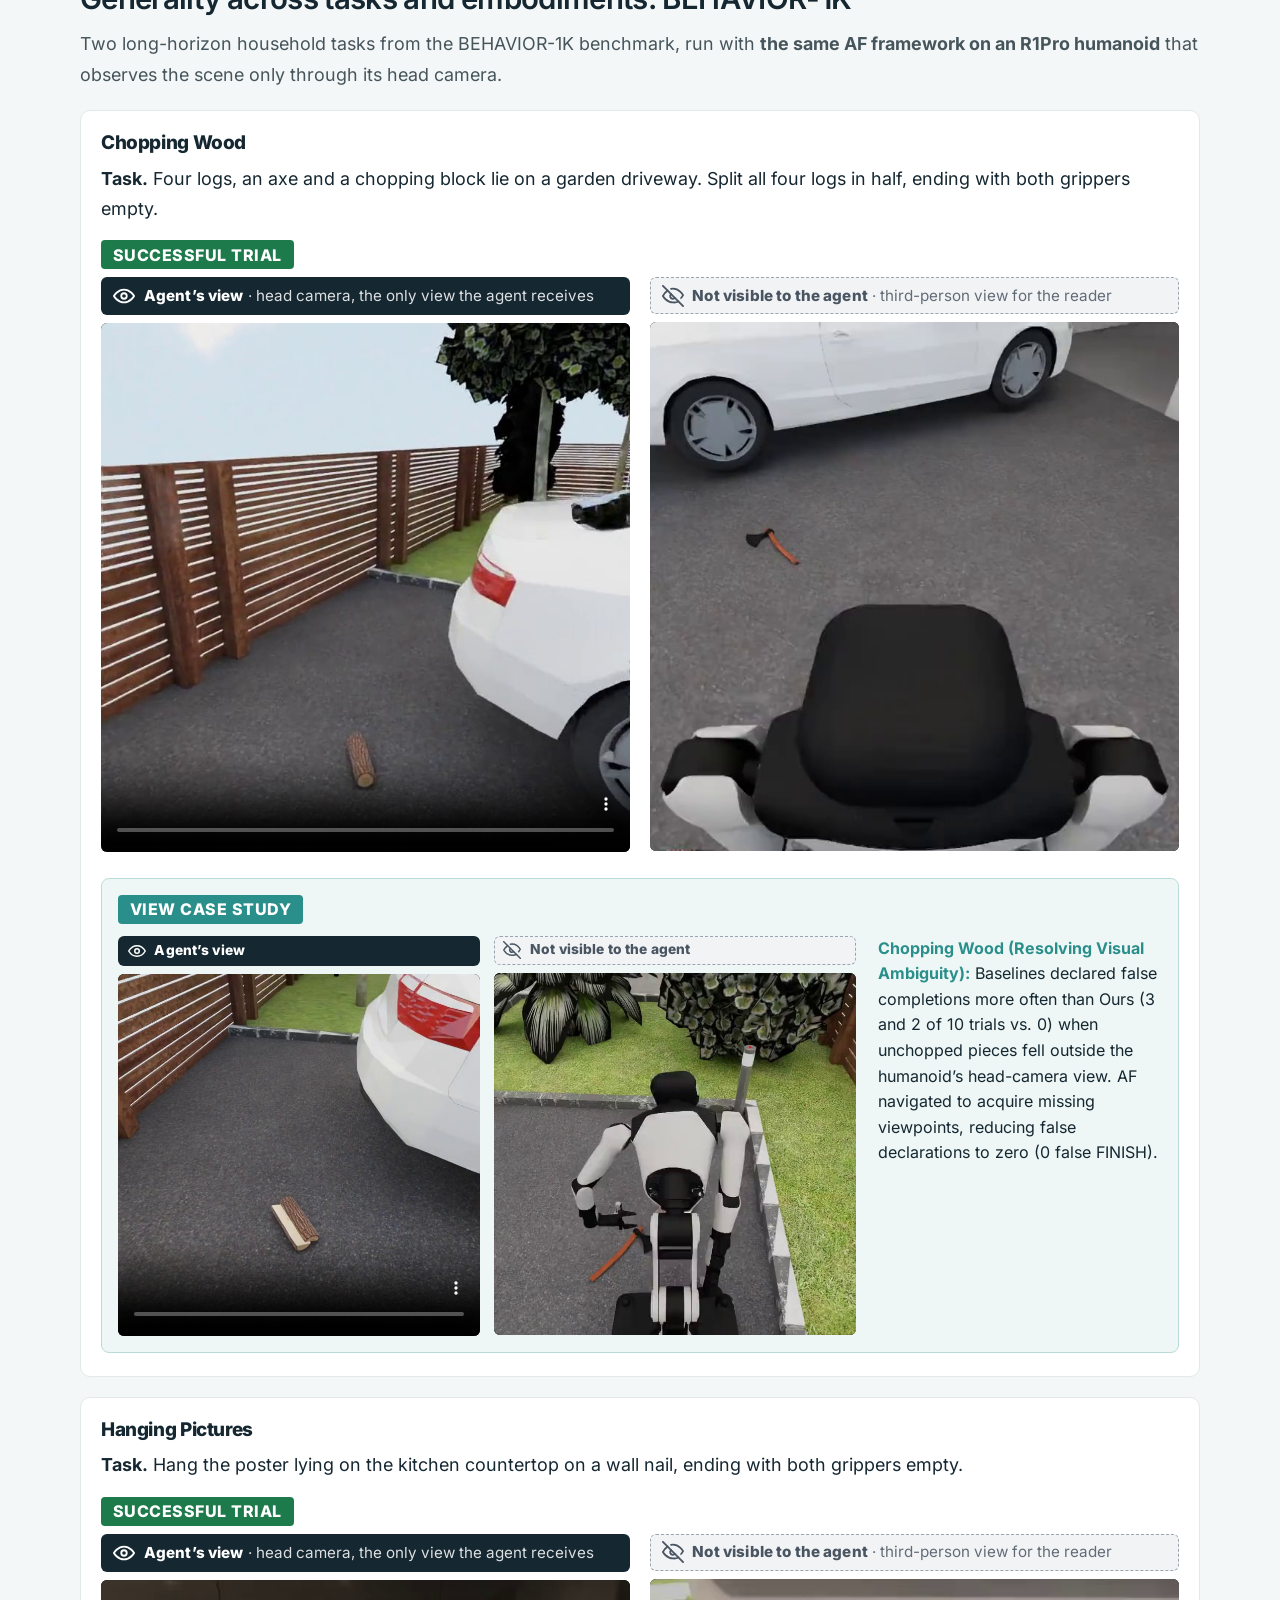
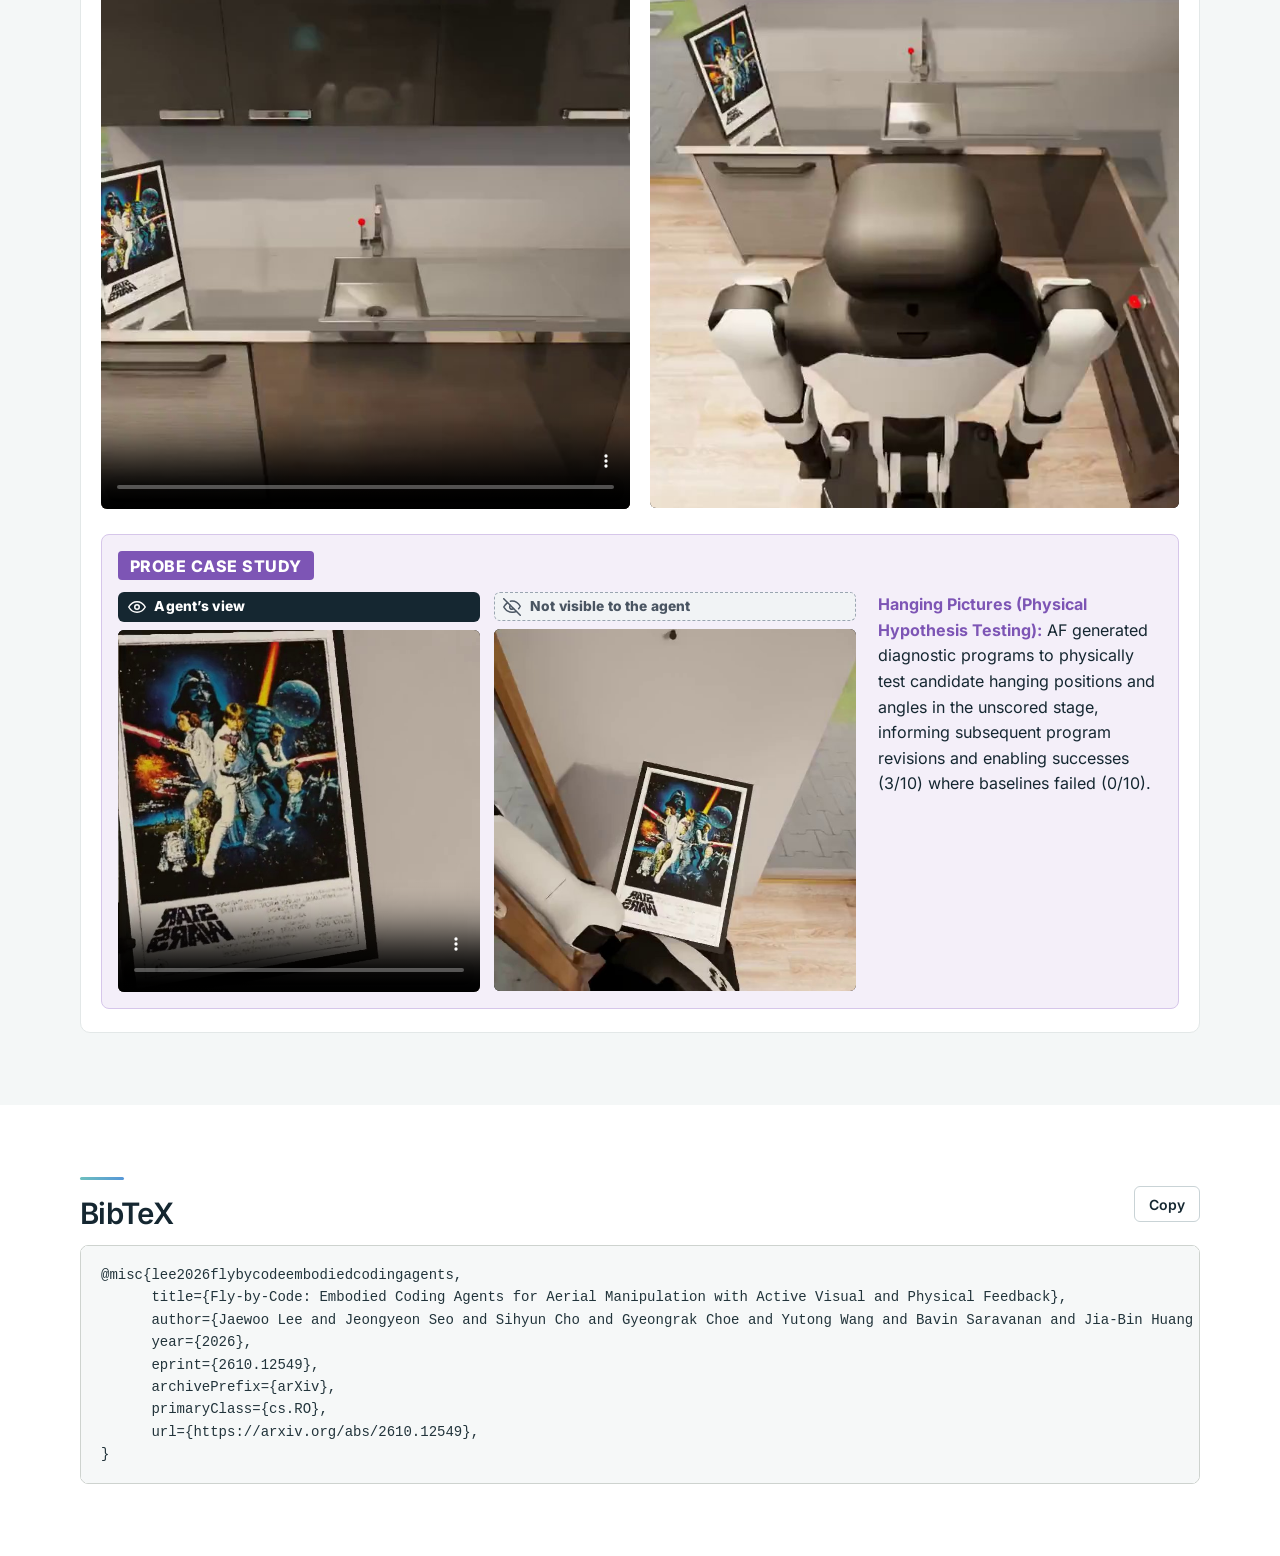
==== commit 02cb6b21: "BEHAVIOR-1K: new poster success run, crop overlay text from third-person clips, larger labels" ====
--- a/index.html
+++ b/index.html
@@ -19,7 +19,7 @@
   <link rel="stylesheet" href="static/css/home.css?v=20261006-footer-credit">
   <link rel="stylesheet" href="static/css/aspire.css?v=20261012-bibtex">
   <link rel="stylesheet" href="static/css/responsive.css?v=20261008-feedback6">
-  <link rel="stylesheet" href="static/css/b1k.css?v=20261117">
+  <link rel="stylesheet" href="static/css/b1k.css?v=20261117b">
   <script src="static/js/flight.js?v=20261008-feedback6" type="module"></script>
   <noscript><style>[role="tabpanel"][hidden]{display:block!important}[role="tablist"],#hero-toggle{display:none}</style></noscript>
 </head>
@@ -361,8 +361,8 @@
 
     <section class="ax-section" id="behavior-1k" aria-labelledby="b1k-title"><div class="ax-wrap">
       <h2 id="b1k-title">Generality across tasks and embodiments: BEHAVIOR-1K</h2>
-      <p class="ax-lead">Two long-horizon household tasks from the BEHAVIOR-1K benchmark, run with the same AF framework on an R1Pro
-        humanoid that observes the scene only through its head camera.</p>
+      <p class="ax-lead">Two long-horizon household tasks from the BEHAVIOR-1K benchmark, run with <strong>the same AF framework on an R1Pro
+        humanoid</strong> that observes the scene only through its head camera.</p>
 
       <div class="b1k-card">
         <h3>Chopping Wood</h3>
--- a/static/css/b1k.css
+++ b/static/css/b1k.css
@@ -2,12 +2,12 @@
    (Inter, --ink, View #2a8f8a, Probe #7d55b5). */
 #behavior-1k{background:#f4f7f7}
 .b1k-card{background:#fff;border:1px solid #e3e8e8;border-radius:10px;padding:1.25rem;margin-top:1.25rem}
-.b1k-card h3{font-size:1.18rem;font-weight:600;letter-spacing:-.02em;margin:0 0 .6rem;color:var(--ink)}
+.b1k-card h3{font-size:1.18rem;font-weight:800;letter-spacing:-.02em;margin:0 0 .6rem;color:var(--ink)}
 .ax-section .b1k-task{margin:.1rem 0 1rem}
 .b1k-block{margin:0 0 1.6rem}
 .b1k-block:last-child{margin-bottom:.2rem}
-.b1k-phase{display:inline-block;margin:0 0 .4rem;padding:.18rem .6rem;border-radius:4px;color:#fff;
-  font-size:.8rem;font-weight:800;letter-spacing:.03em;text-transform:uppercase}
+.b1k-phase{display:inline-block;margin:0 0 .5rem;padding:.28rem .75rem;border-radius:4px;color:#fff;
+  font-size:1rem;font-weight:800;letter-spacing:.03em;text-transform:uppercase}
 .b1k-phase.ok{background:#1c7a4b}
 
 /* two synchronised cameras */
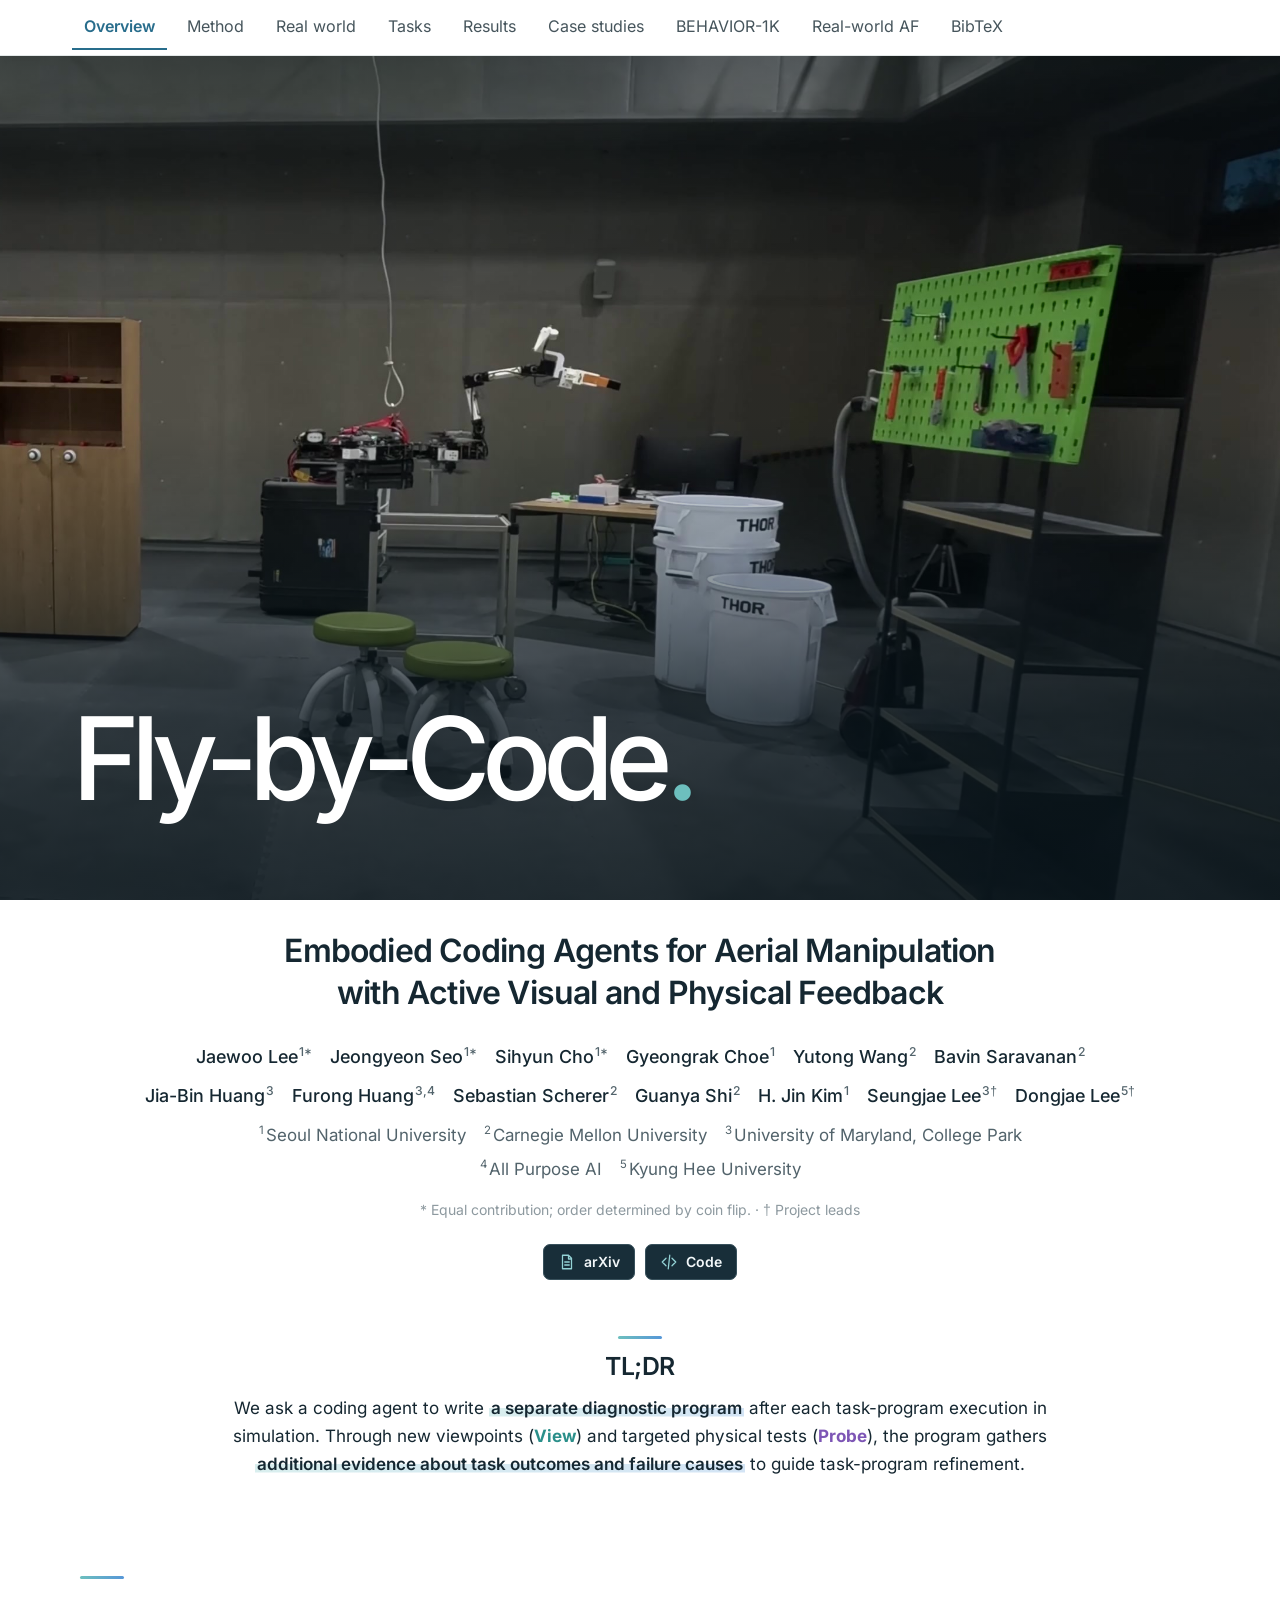
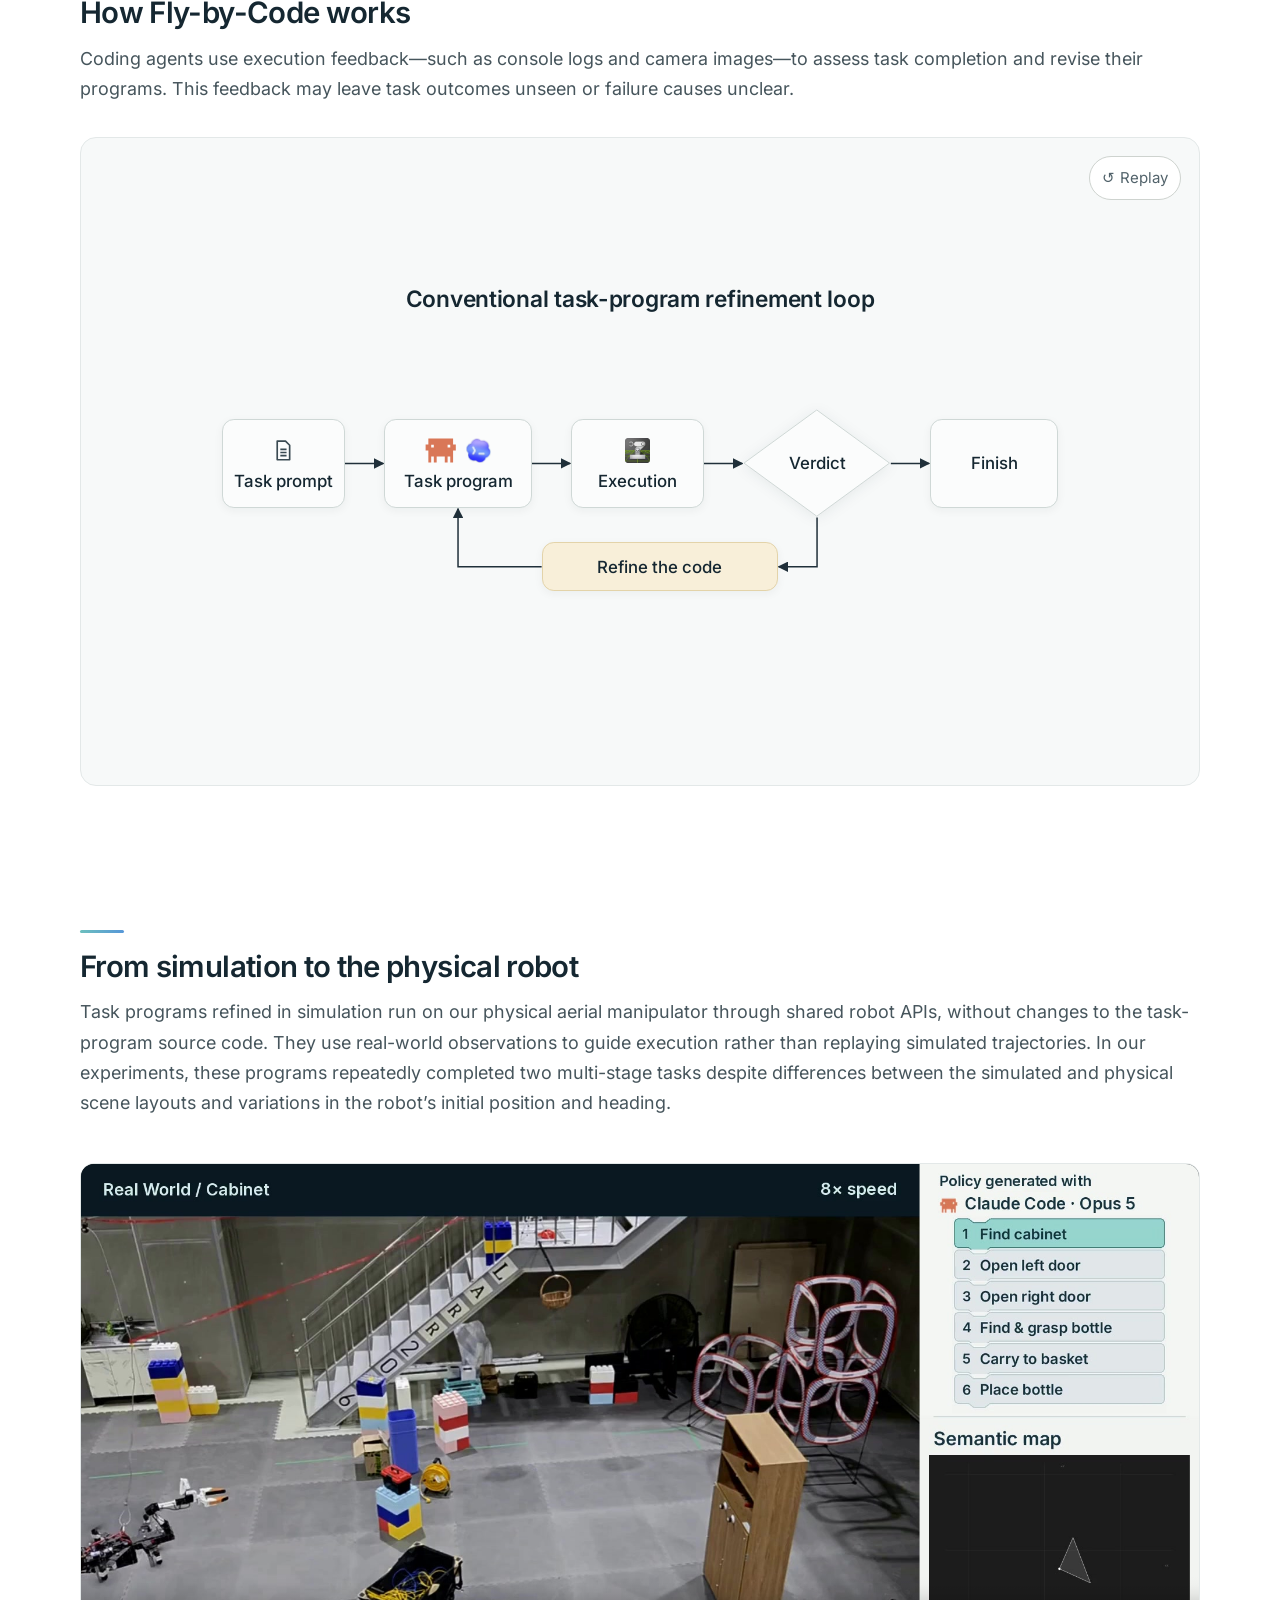
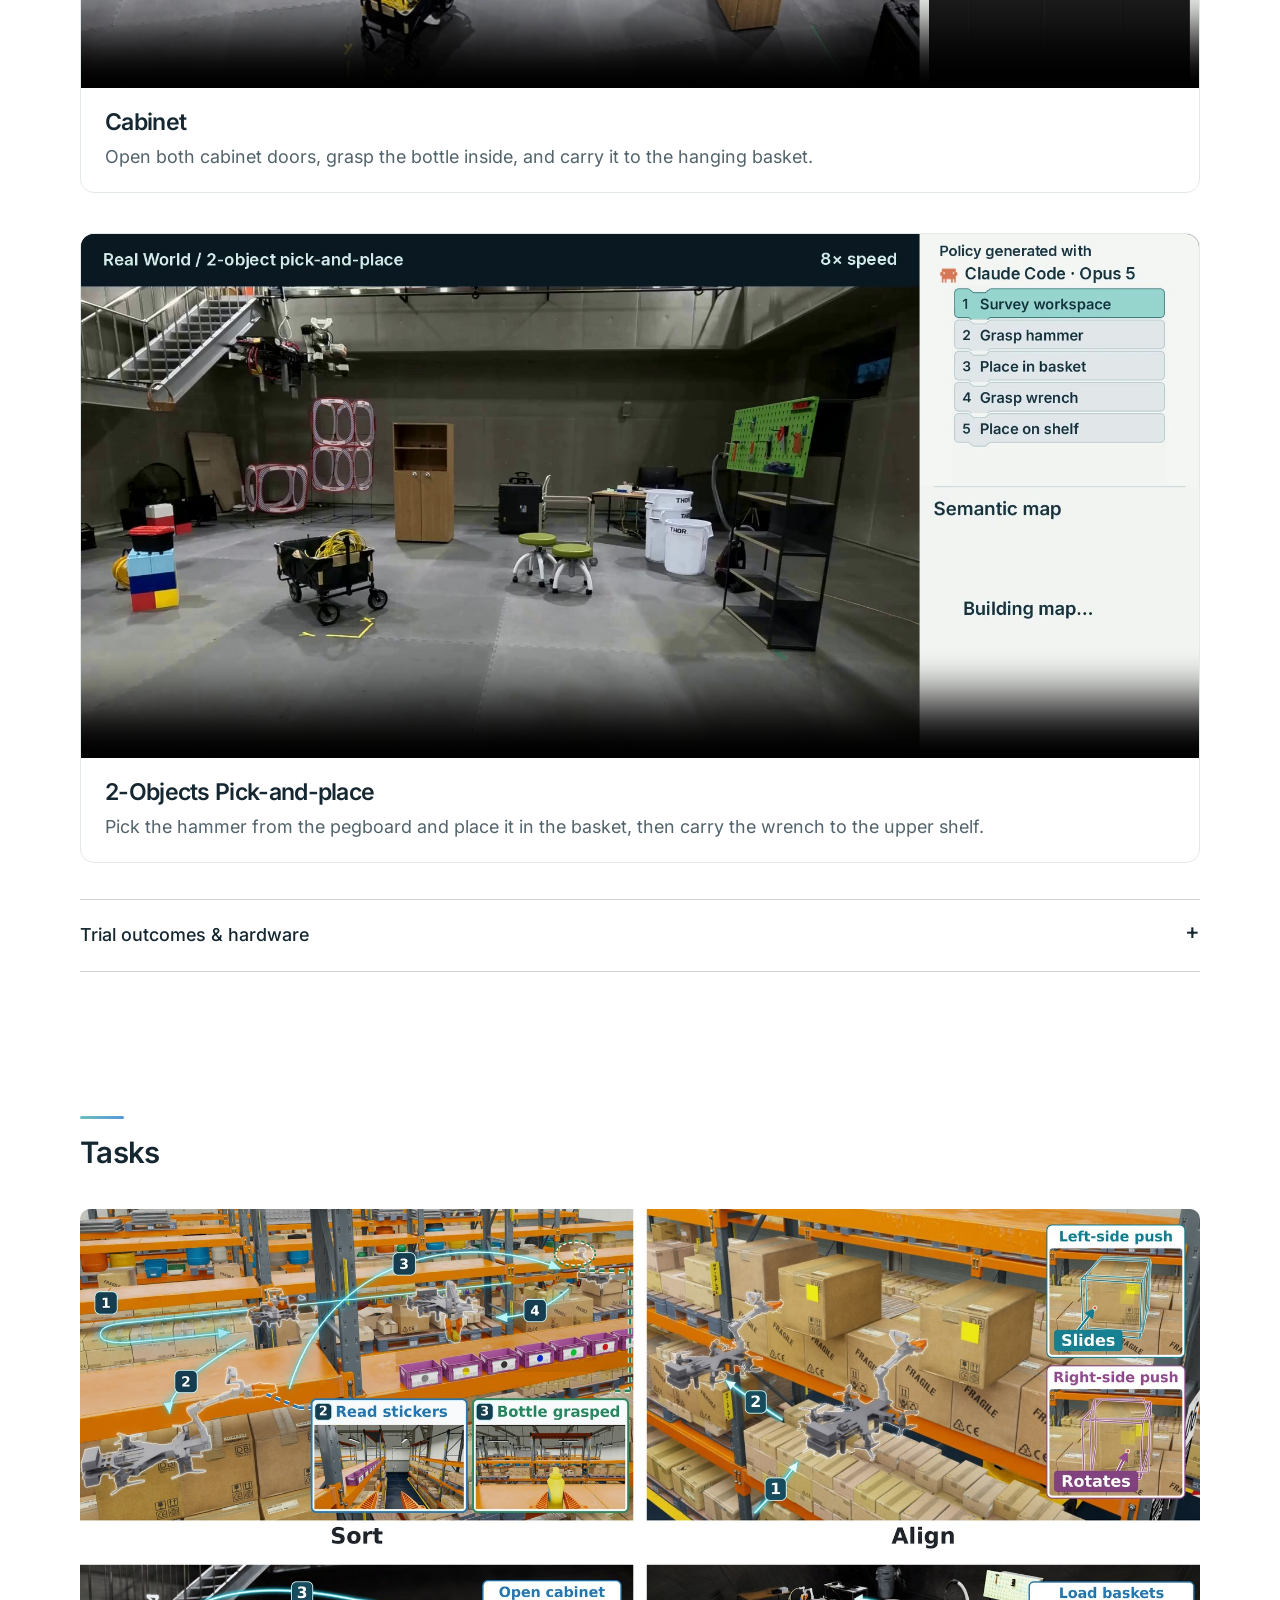
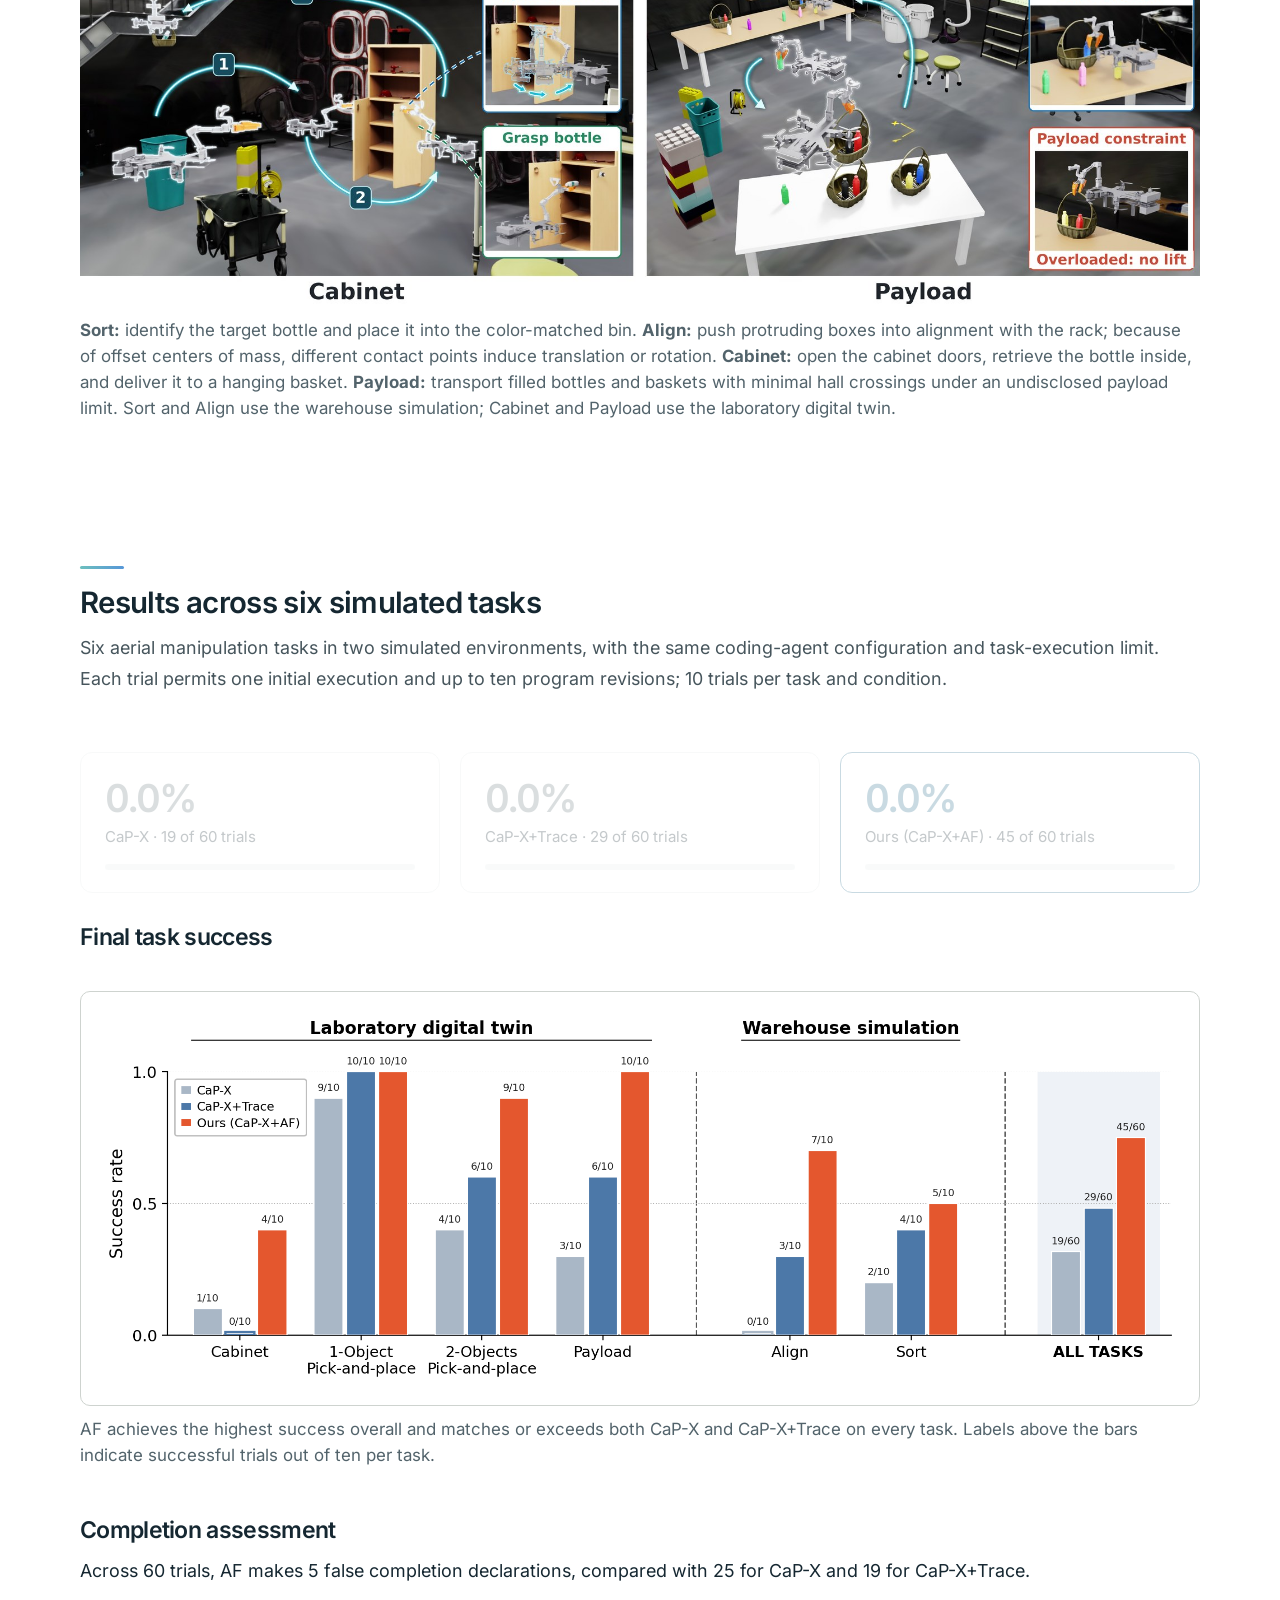
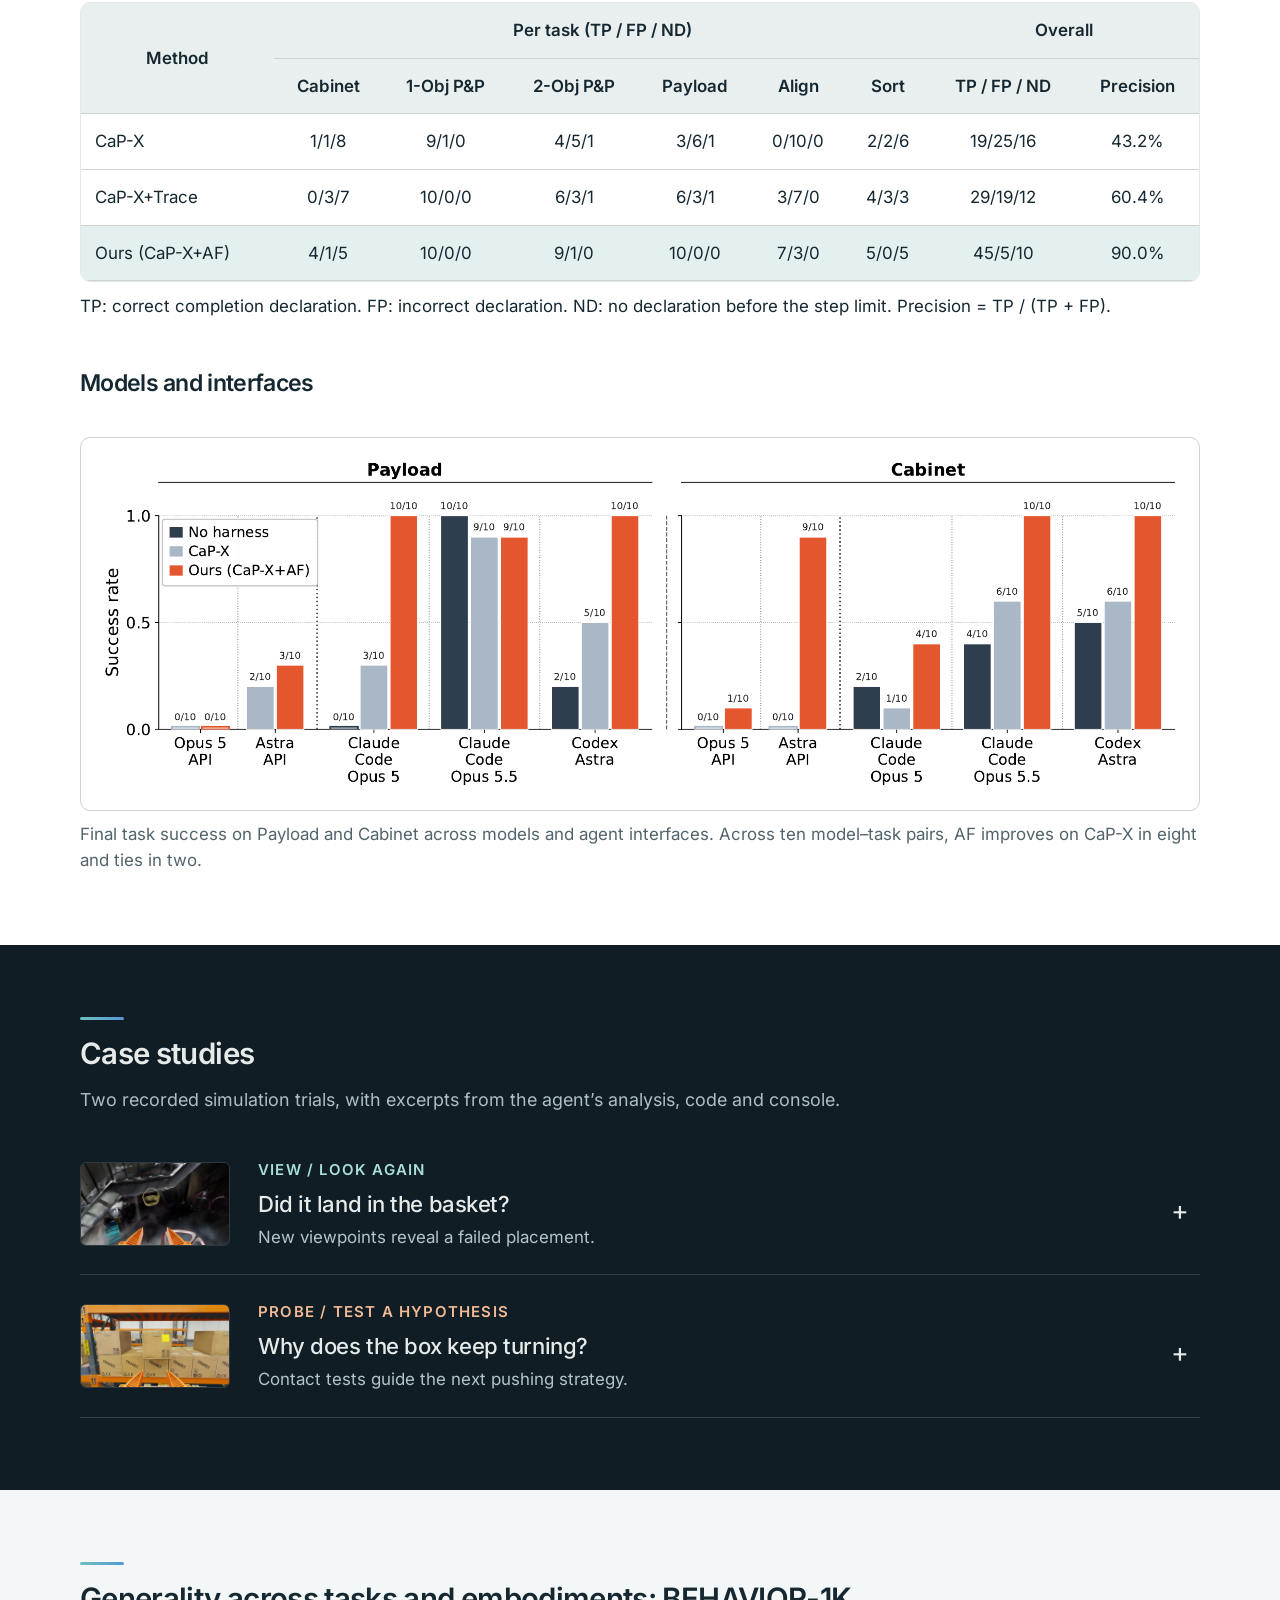
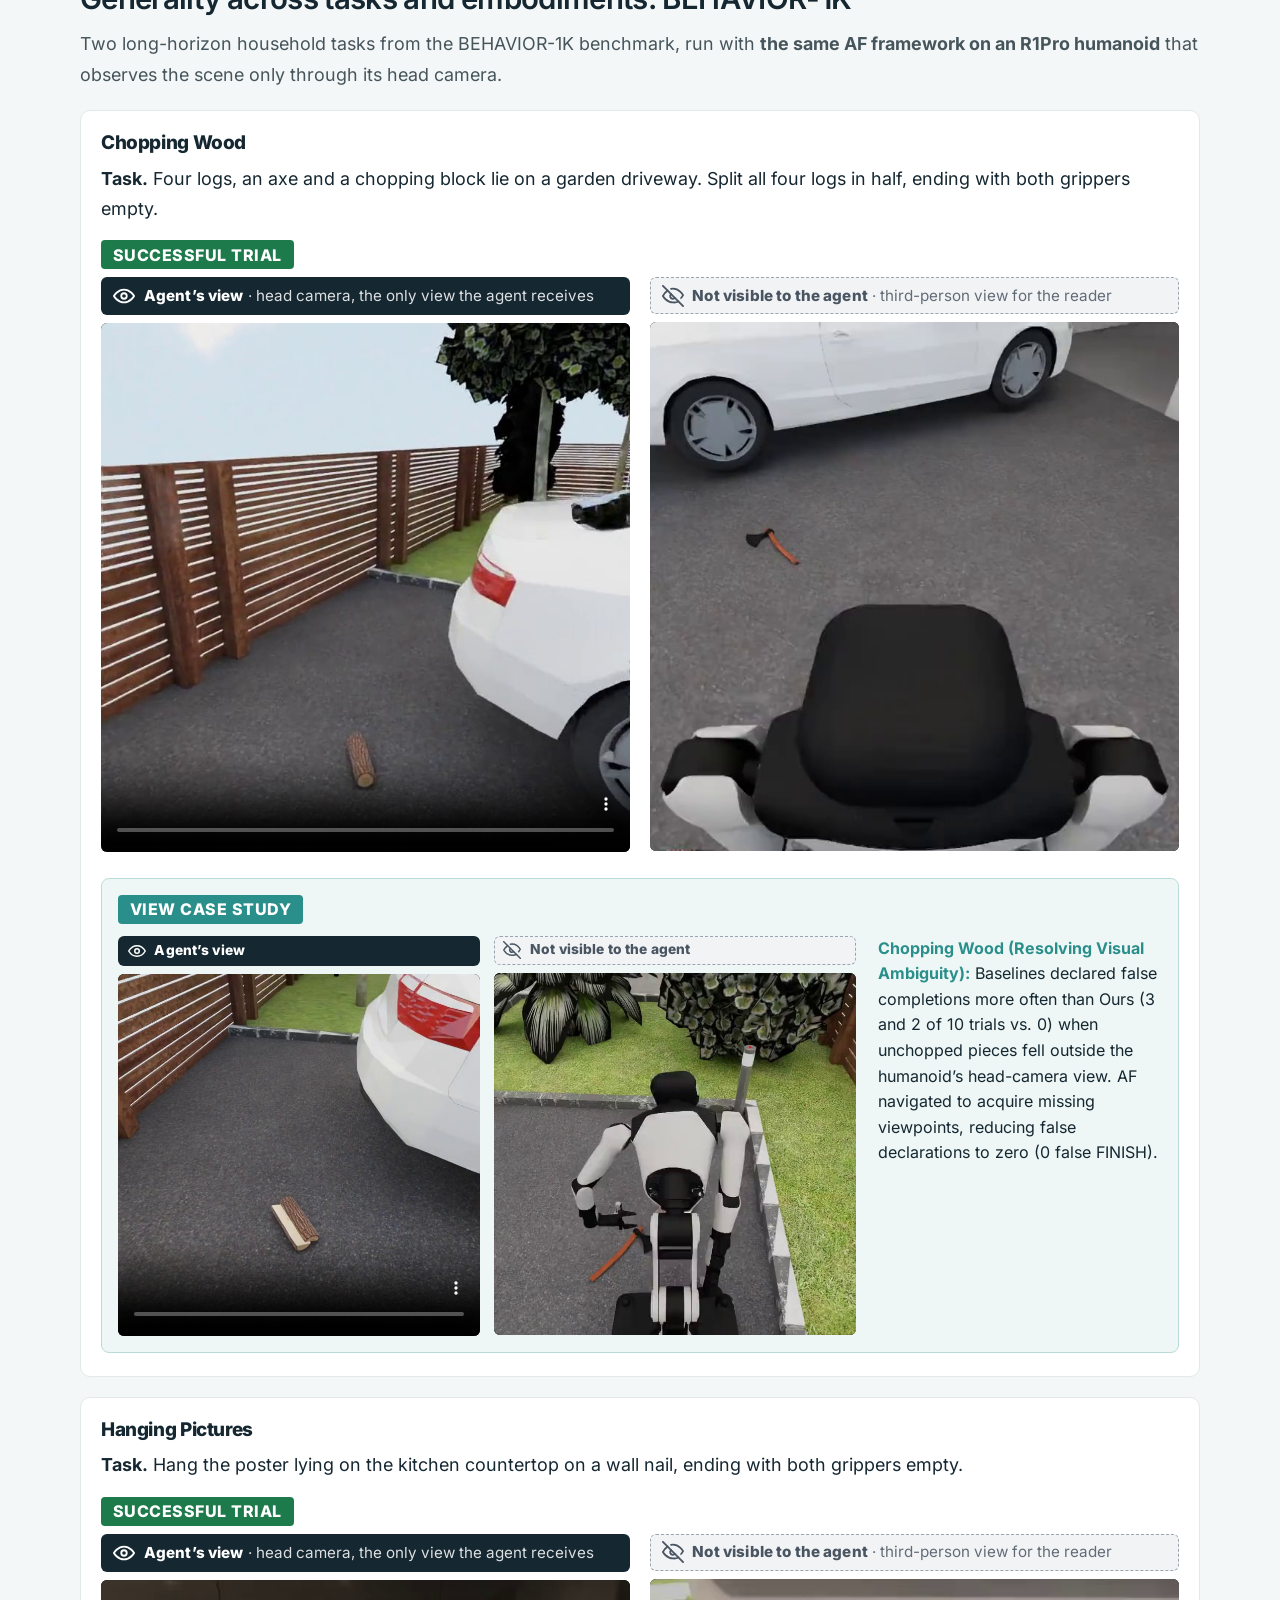
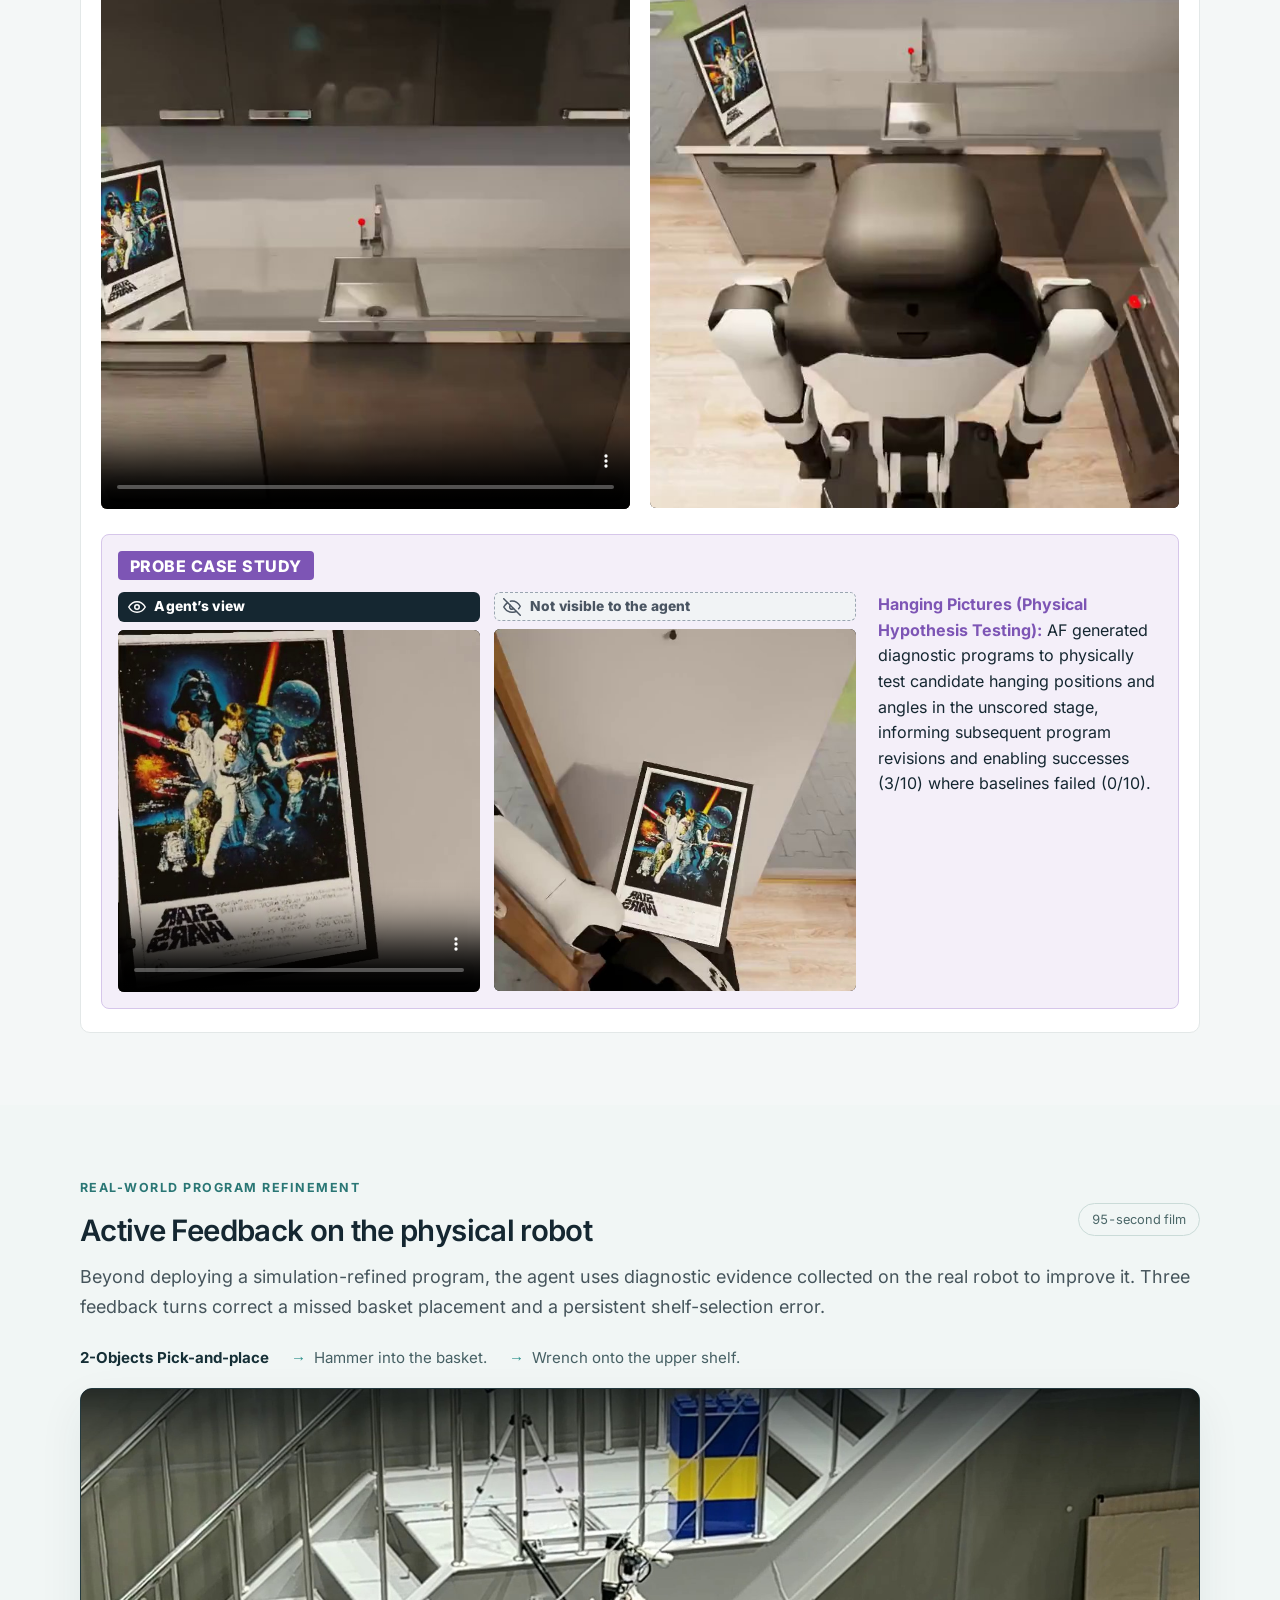
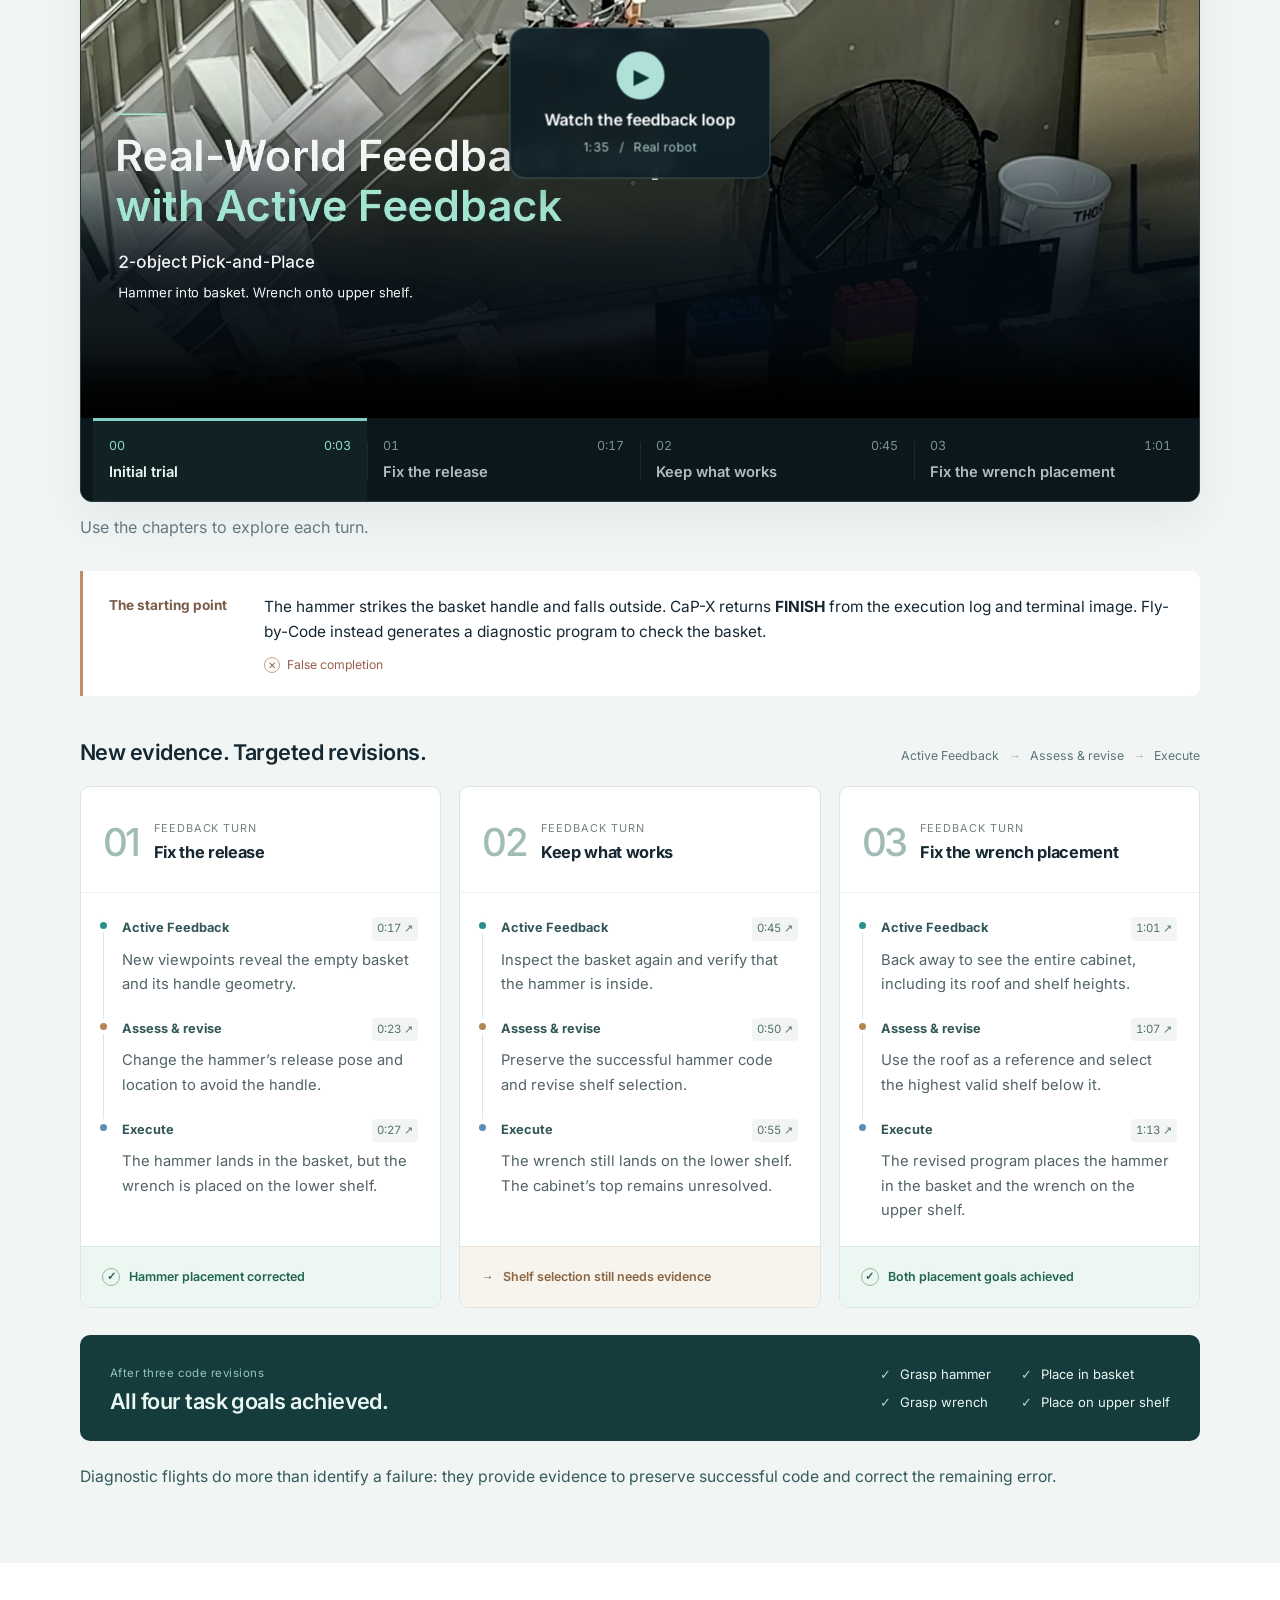
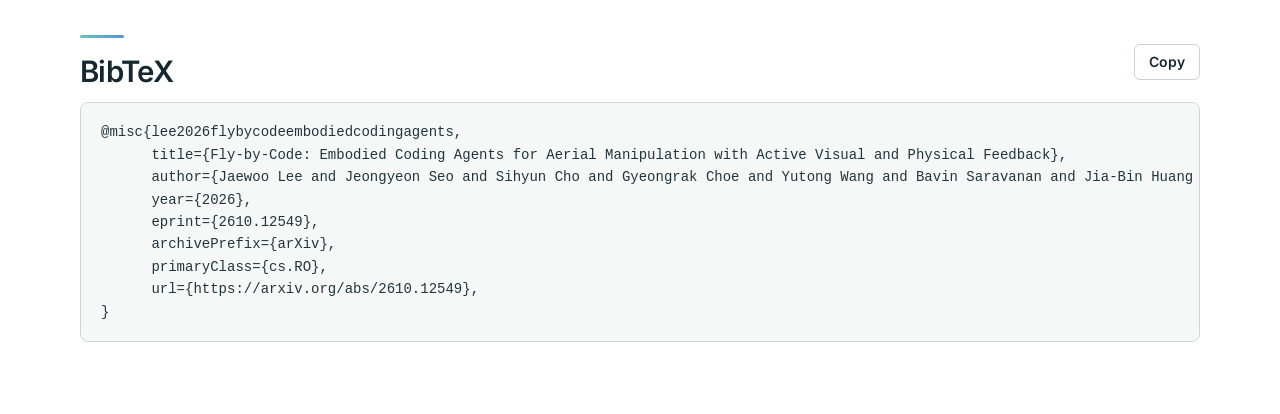
==== commit 83da8ec1: "Add real-world Active Feedback film after BEHAVIOR-1K" ====
--- a/index.html
+++ b/index.html
@@ -20,6 +20,7 @@
   <link rel="stylesheet" href="static/css/aspire.css?v=20261012-bibtex">
   <link rel="stylesheet" href="static/css/responsive.css?v=20261008-feedback6">
   <link rel="stylesheet" href="static/css/b1k.css?v=20261117b">
+  <link rel="stylesheet" href="static/css/real-feedback.css?v=20261119">
   <script src="static/js/flight.js?v=20261008-feedback6" type="module"></script>
   <noscript><style>[role="tabpanel"][hidden]{display:block!important}[role="tablist"],#hero-toggle{display:none}</style></noscript>
 </head>
@@ -33,6 +34,7 @@
     <a href="#results">Results</a>
     <a href="#case-studies">Case studies</a>
     <a href="#behavior-1k">BEHAVIOR-1K</a>
+    <a href="#real-world-feedback">Real-world AF</a>
     <a href="#bibtex">BibTeX</a>
   </nav>
   <main>
@@ -451,6 +453,72 @@
       </div>
     </div></section>
 
+    <section class="ax-section rwf-section" id="real-world-feedback" aria-labelledby="rwf-title"><div class="ax-wrap">
+      <div class="rwf-heading">
+        <div><p class="rwf-eyebrow">Real-world program refinement</p>
+          <h2 id="rwf-title">Active Feedback on the physical robot</h2></div>
+        <span class="rwf-duration">95-second film</span>
+      </div>
+      <p class="ax-lead">Beyond deploying a simulation-refined program, the agent uses diagnostic evidence collected on the real robot to improve it. Three feedback turns correct a missed basket placement and a persistent shelf-selection error.</p>
+      <div class="rwf-task"><strong>2-Objects Pick-and-place</strong><span>Hammer into the basket.</span><span>Wrench onto the upper shelf.</span></div>
+
+      <figure class="rwf-film" aria-describedby="rwf-film-note">
+        <div class="rwf-screen">
+          <video id="rwf-video" controls muted playsinline preload="none" width="1920" height="1080" poster="static/images/real-feedback-poster.jpg" aria-label="Real-world Active Feedback: initial failure, three diagnostic and program-revision turns, and successful placement of both objects.">
+            <source src="static/videos/real-feedback-loop.mp4" type="video/mp4">
+            Your browser does not support embedded video.
+          </video>
+          <button class="rwf-play" type="button" aria-label="Play the real-world feedback loop film" hidden><span aria-hidden="true">&#9654;</span><b>Watch the feedback loop</b><small>1:35 &nbsp; / &nbsp; Real robot</small></button>
+        </div>
+        <div class="rwf-chapters" aria-label="Jump to a feedback turn" hidden>
+          <button type="button" data-rwf-seek="3.5" data-rwf-chapter="0" aria-current="step"><span>00 <small>0:03</small></span><b>Initial trial</b></button>
+          <button type="button" data-rwf-seek="17.5" data-rwf-chapter="1"><span>01 <small>0:17</small></span><b>Fix the release</b></button>
+          <button type="button" data-rwf-seek="45" data-rwf-chapter="2"><span>02 <small>0:45</small></span><b>Keep what works</b></button>
+          <button type="button" data-rwf-seek="61.5" data-rwf-chapter="3"><span>03 <small>1:01</small></span><b>Fix the wrench placement</b></button>
+        </div>
+      </figure>
+      <p class="rwf-film-note" id="rwf-film-note">Use the chapters to explore each turn.</p>
+
+      <div class="rwf-start">
+        <span class="rwf-start-label">The starting point</span>
+        <p>The hammer strikes the basket handle and falls outside. CaP-X returns <strong>FINISH</strong> from the execution log and terminal image. Fly-by-Code instead generates a diagnostic program to check the basket.</p>
+        <span class="rwf-false"><span aria-hidden="true">&#10005;</span> False completion</span>
+      </div>
+
+      <div class="rwf-story-heading"><h3>New evidence. Targeted revisions.</h3><span>Active Feedback <i aria-hidden="true">&#8594;</i> Assess &amp; revise <i aria-hidden="true">&#8594;</i> Execute</span></div>
+      <div class="rwf-turns">
+        <article class="rwf-turn" data-rwf-turn="1" aria-labelledby="rwf-turn-1">
+          <header><span class="rwf-number">01</span><div><span class="rwf-turn-label">Feedback turn</span><h4 id="rwf-turn-1">Fix the release</h4></div></header>
+          <ol class="rwf-steps">
+            <li data-rwf-phase="inspect"><div class="rwf-step-label"><b>Active Feedback</b><button type="button" data-rwf-seek="17.5" aria-label="Watch turn 1 Active Feedback at 17 seconds" hidden>0:17 &#8599;</button></div><p>New viewpoints reveal the empty basket and its handle geometry.</p></li>
+            <li data-rwf-phase="revise"><div class="rwf-step-label"><b>Assess &amp; revise</b><button type="button" data-rwf-seek="23" aria-label="Watch turn 1 program revision at 23 seconds" hidden>0:23 &#8599;</button></div><p>Change the hammer&rsquo;s release pose and location to avoid the handle.</p></li>
+            <li data-rwf-phase="execute"><div class="rwf-step-label"><b>Execute</b><button type="button" data-rwf-seek="27.5" aria-label="Watch turn 1 execution at 27 seconds" hidden>0:27 &#8599;</button></div><p>The hammer lands in the basket, but the wrench is placed on the lower shelf.</p></li>
+          </ol>
+          <div class="rwf-outcome"><span class="rwf-check" aria-hidden="true">&#10003;</span> Hammer placement corrected</div>
+        </article>
+        <article class="rwf-turn" data-rwf-turn="2" aria-labelledby="rwf-turn-2">
+          <header><span class="rwf-number">02</span><div><span class="rwf-turn-label">Feedback turn</span><h4 id="rwf-turn-2">Keep what works</h4></div></header>
+          <ol class="rwf-steps">
+            <li data-rwf-phase="inspect"><div class="rwf-step-label"><b>Active Feedback</b><button type="button" data-rwf-seek="45" aria-label="Watch turn 2 Active Feedback at 45 seconds" hidden>0:45 &#8599;</button></div><p>Inspect the basket again and verify that the hammer is inside.</p></li>
+            <li data-rwf-phase="revise"><div class="rwf-step-label"><b>Assess &amp; revise</b><button type="button" data-rwf-seek="50" aria-label="Watch turn 2 program revision at 50 seconds" hidden>0:50 &#8599;</button></div><p>Preserve the successful hammer code and revise shelf selection.</p></li>
+            <li data-rwf-phase="execute"><div class="rwf-step-label"><b>Execute</b><button type="button" data-rwf-seek="55.5" aria-label="Watch turn 2 execution at 55 seconds" hidden>0:55 &#8599;</button></div><p>The wrench still lands on the lower shelf. The cabinet&rsquo;s top remains unresolved.</p></li>
+          </ol>
+          <div class="rwf-outcome rwf-unresolved"><span aria-hidden="true">&#8594;</span> Shelf selection still needs evidence</div>
+        </article>
+        <article class="rwf-turn" data-rwf-turn="3" aria-labelledby="rwf-turn-3">
+          <header><span class="rwf-number">03</span><div><span class="rwf-turn-label">Feedback turn</span><h4 id="rwf-turn-3">Fix the wrench placement</h4></div></header>
+          <ol class="rwf-steps">
+            <li data-rwf-phase="inspect"><div class="rwf-step-label"><b>Active Feedback</b><button type="button" data-rwf-seek="61.5" aria-label="Watch turn 3 Active Feedback at 61 seconds" hidden>1:01 &#8599;</button></div><p>Back away to see the entire cabinet, including its roof and shelf heights.</p></li>
+            <li data-rwf-phase="revise"><div class="rwf-step-label"><b>Assess &amp; revise</b><button type="button" data-rwf-seek="67.5" aria-label="Watch turn 3 program revision at 67 seconds" hidden>1:07 &#8599;</button></div><p>Use the roof as a reference and select the highest valid shelf below it.</p></li>
+            <li data-rwf-phase="execute"><div class="rwf-step-label"><b>Execute</b><button type="button" data-rwf-seek="73" aria-label="Watch turn 3 execution at 73 seconds" hidden>1:13 &#8599;</button></div><p>The revised program places the hammer in the basket and the wrench on the upper shelf.</p></li>
+          </ol>
+          <div class="rwf-outcome"><span class="rwf-check" aria-hidden="true">&#10003;</span> Both placement goals achieved</div>
+        </article>
+      </div>
+      <div class="rwf-result"><div><span class="rwf-result-label">After three code revisions</span><h3>All four task goals achieved.</h3></div><ul aria-label="Achieved task goals"><li>Grasp hammer</li><li>Place in basket</li><li>Grasp wrench</li><li>Place on upper shelf</li></ul></div>
+      <p class="rwf-takeaway">Diagnostic flights do more than identify a failure: they provide evidence to preserve successful code and correct the remaining error.</p>
+    </div></section>
+
     <section class="ax-section" id="bibtex" aria-labelledby="bibtex-title"><div class="ax-wrap">
       <div class="ax-bib-head"><h2 id="bibtex-title">BibTeX</h2><button class="ax-bib-copy" type="button" data-copy="bibtex-code">Copy</button></div>
       <pre class="ax-bib"><code id="bibtex-code">@misc{lee2026flybycodeembodiedcodingagents,
@@ -469,6 +537,7 @@
   <script src="static/js/side-nav.js?v=20261008" defer></script>
   <script src="static/js/results-stats.js?v=1" defer></script>
   <script src="static/js/b1k-sync.js?v=20261117" defer></script>
+  <script src="static/js/real-feedback.js?v=20261119" defer></script>
   <script>
     document.querySelectorAll('.ax-bib-copy').forEach(b => b.addEventListener('click', async () => {
       try { await navigator.clipboard.writeText(document.getElementById(b.dataset.copy).textContent); b.textContent = 'Copied'; }
--- a/static/css/real-feedback.css
+++ b/static/css/real-feedback.css
@@ -0,0 +1,69 @@
+/* The real-world refinement film, scoped to preserve the existing research page. */
+.rwf-section{background:#f1f6f5}
+.rwf-heading{display:flex;align-items:center;justify-content:space-between;gap:24px}
+.rwf-section .rwf-eyebrow{font-size:.78rem;letter-spacing:.12em;text-transform:uppercase;color:#2a7775;font-weight:650;margin:0 0 15px}
+.rwf-section h2:before{display:none}
+.rwf-duration{flex:none;border:1px solid #cadbd8;border-radius:30px;padding:8px 13px;color:#4b6768;font-size:.8rem;font-variant-numeric:tabular-nums}
+.rwf-task{display:flex;flex-wrap:wrap;gap:8px 22px;align-items:center;margin:25px 0 21px;color:#466064;font-size:.94rem}
+.rwf-task strong{color:#152f36;font-weight:650}
+.rwf-task>span::before{content:'\2192';margin-right:8px;color:#2a8f8a}
+.rwf-film{margin:0;background:#0b171b;border:1px solid #23393e;border-radius:12px;overflow:hidden;box-shadow:0 16px 45px #1a333b12;scroll-margin-top:75px}
+.rwf-screen{position:relative;background:#071014;aspect-ratio:16/9}
+.rwf-screen video{display:block;width:100%;height:100%;max-height:none;object-fit:contain}
+.rwf-play{position:absolute;left:50%;top:50%;transform:translate(-50%,-50%);display:grid;justify-items:center;gap:10px;border:1px solid #c0dedc42;border-radius:16px;background:#0b1d25e8;backdrop-filter:blur(8px);color:#fff;padding:23px 34px;min-width:240px;box-shadow:0 8px 34px #0004}
+.rwf-play>span{display:grid;place-items:center;width:48px;height:48px;border-radius:50%;background:#b0e1d8;color:#0c3334;font-size:21px;padding-left:3px}
+.rwf-play b{font-size:1rem;font-weight:600;white-space:nowrap}.rwf-play small{font-size:.77rem;color:#acc7c9;letter-spacing:.03em}
+.rwf-play:hover{background:#16343df2}.rwf-section [hidden]{display:none!important}
+.rwf-section button:focus-visible{outline:3px solid #3bb8bb;outline-offset:4px}
+.rwf-chapters{display:grid;grid-template-columns:repeat(4,minmax(0,1fr));padding:0 12px}
+.rwf-chapters button{background:none;border:0;border-top:3px solid transparent;text-align:left;color:#b0bec3;padding:17px 16px 19px;position:relative;transition:background .18s,color .18s,border-color .18s}
+.rwf-chapters button+button:before{content:'';position:absolute;left:0;top:21px;bottom:21px;width:1px;background:#ffffff14}
+.rwf-chapters button>span{display:flex;justify-content:space-between;gap:12px;color:#789296;font-size:.78rem;font-variant-numeric:tabular-nums;margin-bottom:9px}
+.rwf-chapters button small{font:inherit}
+.rwf-chapters b{display:block;font-weight:550;font-size:.92rem;line-height:1.4}
+.rwf-chapters button:hover{background:#ffffff08;color:#fff}
+.rwf-chapters button[aria-current=step]{border-color:#80cfc4;color:#e6faf4;background:#89cfbd0d}
+.rwf-chapters button[aria-current=step]>span{color:#91d9cd}
+.rwf-section .rwf-film-note{margin:13px 0 0;color:#67787e;font-size:1rem;line-height:1.6}
+.rwf-start{display:grid;grid-template-columns:130px 1fr;gap:4px 25px;margin:30px 0 43px;padding:23px 26px;border-left:3px solid #c18b6c;background:#fff;border-radius:0 9px 9px 0}
+.rwf-start-label{font-weight:650;font-size:.85rem;color:#7a5b48;padding-top:3px}
+.rwf-section .rwf-start p{margin:0;line-height:1.65;font-size:.96rem}
+.rwf-false{grid-column:2;color:#975e4d;font-size:.76rem;display:flex;align-items:center;gap:7px;margin-top:8px}
+.rwf-false>span{display:grid;place-items:center;border:1px solid #c2a28e;border-radius:50%;height:16px;width:16px;font-size:10px}
+.rwf-story-heading{display:flex;justify-content:space-between;align-items:baseline;gap:20px;margin:0 0 21px}
+.rwf-story-heading h3{font-size:1.35rem;font-weight:600;letter-spacing:-.025em;margin:0}
+.rwf-story-heading>span{font-size:.77rem;color:#5d7478;line-height:1.6}
+.rwf-story-heading i{font-style:normal;color:#98acab;padding:0 6px}
+.rwf-turns{display:grid;grid-template-columns:repeat(3,minmax(0,1fr));gap:18px}
+.rwf-turn{display:flex;flex-direction:column;min-width:0;background:#fff;border:1px solid #dce5e3;border-radius:10px;overflow:hidden;transition:border-color .2s,box-shadow .2s}
+.rwf-turn.is-current{border-color:#64a9a4;box-shadow:0 0 0 2px #4a9b9412}
+.rwf-turn header{display:flex;align-items:center;gap:15px;padding:24px 22px 20px;border-bottom:1px solid #edf1ef;min-height:106px}
+.rwf-number{font-size:2.4rem;font-weight:450;letter-spacing:-.07em;color:#a1bcb7;line-height:1}
+.rwf-turn.is-current .rwf-number{color:#247c76}
+.rwf-turn-label{display:block;color:#72827f;font-size:.68rem;text-transform:uppercase;letter-spacing:.09em;margin-bottom:6px}
+.rwf-turn h4{margin:0;font-size:1.02rem;line-height:1.35;font-weight:650;letter-spacing:-.02em}
+.rwf-steps{list-style:none;margin:0;padding:24px 22px;flex:1}
+.rwf-steps li{padding:0 0 22px 18px;position:relative;border-left:1px solid #dce7e3}
+.rwf-steps li:last-child{padding-bottom:0;border-color:transparent}
+.rwf-steps li:before{content:'';position:absolute;top:5px;left:-4px;width:7px;height:7px;background:#c5d6d0;border-radius:50%;box-shadow:0 0 0 4px #fff}
+.rwf-steps li[data-rwf-phase=inspect]:before{background:#2a8f8a}.rwf-steps li[data-rwf-phase=revise]:before{background:#b48654}.rwf-steps li[data-rwf-phase=execute]:before{background:#5f8db4}
+.rwf-step-label{display:flex;justify-content:space-between;align-items:baseline;gap:10px;margin-bottom:7px}
+.rwf-step-label b{font-weight:650;font-size:.8rem;color:#335757}
+.rwf-step-label button{font-size:.71rem;border:0;border-radius:4px;padding:2px 5px;background:#f2f5f4;color:#52726c;font-variant-numeric:tabular-nums;white-space:nowrap}
+.rwf-step-label button:hover{background:#dcefeb;color:#164f49}
+.rwf-steps li.is-current .rwf-step-label button{background:#dcefeb;color:#164f49}
+.rwf-section .rwf-steps p{margin:0;font-size:.92rem;line-height:1.65;color:#516268}
+.rwf-outcome{display:flex;gap:9px;align-items:center;min-height:61px;margin-top:auto;padding:16px 21px;background:#edf7f2;border-top:1px solid #dce9e3;color:#20654d;font-size:.78rem;font-weight:600;line-height:1.45}
+.rwf-check{display:grid;place-items:center;width:18px;height:18px;border:1px solid #92baa7;border-radius:50%;flex:none;font-size:11px}
+.rwf-unresolved{background:#f7f3ed;border-color:#ece3d5;color:#8a6642}
+.rwf-result{margin-top:27px;padding:27px 30px;display:flex;align-items:center;justify-content:space-between;gap:25px;background:#153b3d;color:#e9f6f1;border-radius:10px}
+.rwf-result-label{color:#92c4bd;font-size:.72rem;letter-spacing:.04em}
+.rwf-result h3{font-size:1.35rem;letter-spacing:-.025em;margin:7px 0 0;font-weight:550}
+.rwf-result ul{display:grid;grid-template-columns:repeat(2,auto);gap:10px 30px;margin:0;padding:0;list-style:none}
+.rwf-section .rwf-result li{font-size:.82rem;line-height:1.4;white-space:nowrap}
+.rwf-result li:before{content:'\2713';margin-right:9px;color:#9fdfca}
+.rwf-section .rwf-takeaway{font-size:.98rem;line-height:1.7;margin:23px 0 0;color:#345a5d;max-width:850px}
+@media(max-width:900px){.rwf-story-heading{align-items:flex-start;flex-direction:column;gap:8px}.rwf-turns{gap:12px}.rwf-turn header{padding:20px 16px;gap:10px}.rwf-steps{padding:21px 16px}.rwf-number{font-size:2rem}.rwf-step-label{flex-wrap:wrap;gap:4px}.rwf-outcome{padding:15px 16px}.rwf-result{align-items:flex-start;flex-direction:column}}
+@media(max-width:680px){.rwf-duration{display:none}.rwf-task{gap:7px 15px;font-size:.87rem;margin:20px 0 18px}.rwf-task strong{width:100%}.rwf-chapters{grid-template-columns:repeat(2,minmax(0,1fr));padding:0 5px}.rwf-chapters button{padding:13px 12px 15px}.rwf-chapters button>span{margin-bottom:6px}.rwf-chapters b{font-size:.85rem}.rwf-play{padding:15px 23px;min-width:205px;gap:7px}.rwf-play>span{width:35px;height:35px;font-size:16px}.rwf-play b{font-size:.85rem}.rwf-play small{font-size:.69rem}.rwf-start{grid-template-columns:1fr;gap:10px;margin:24px 0 32px;padding:20px}.rwf-false{grid-column:1}.rwf-turns{grid-template-columns:1fr;gap:19px}.rwf-turn header{min-height:0;padding:21px 23px;gap:18px}.rwf-turn h4{font-size:1.12rem}.rwf-number{font-size:2.5rem}.rwf-steps{padding:23px 25px}.rwf-step-label{flex-wrap:nowrap}.rwf-step-label b{font-size:.88rem}.rwf-section .rwf-steps p{font-size:1rem}.rwf-step-label button{font-size:.8rem;min-height:32px;padding:4px 8px}.rwf-outcome{padding:17px 24px;font-size:.85rem}.rwf-result{padding:24px;gap:20px}.rwf-result ul{gap:12px 20px}.rwf-section .rwf-result li{font-size:.8rem;white-space:normal}.rwf-section .rwf-film-note{font-size:.76rem}.rwf-result h3{font-size:1.3rem}}
+@media(max-width:680px){.rwf-section .rwf-film-note{font-size:.95rem}}
+@media(prefers-reduced-motion:reduce){.rwf-section *{transition:none!important;scroll-behavior:auto!important}}
